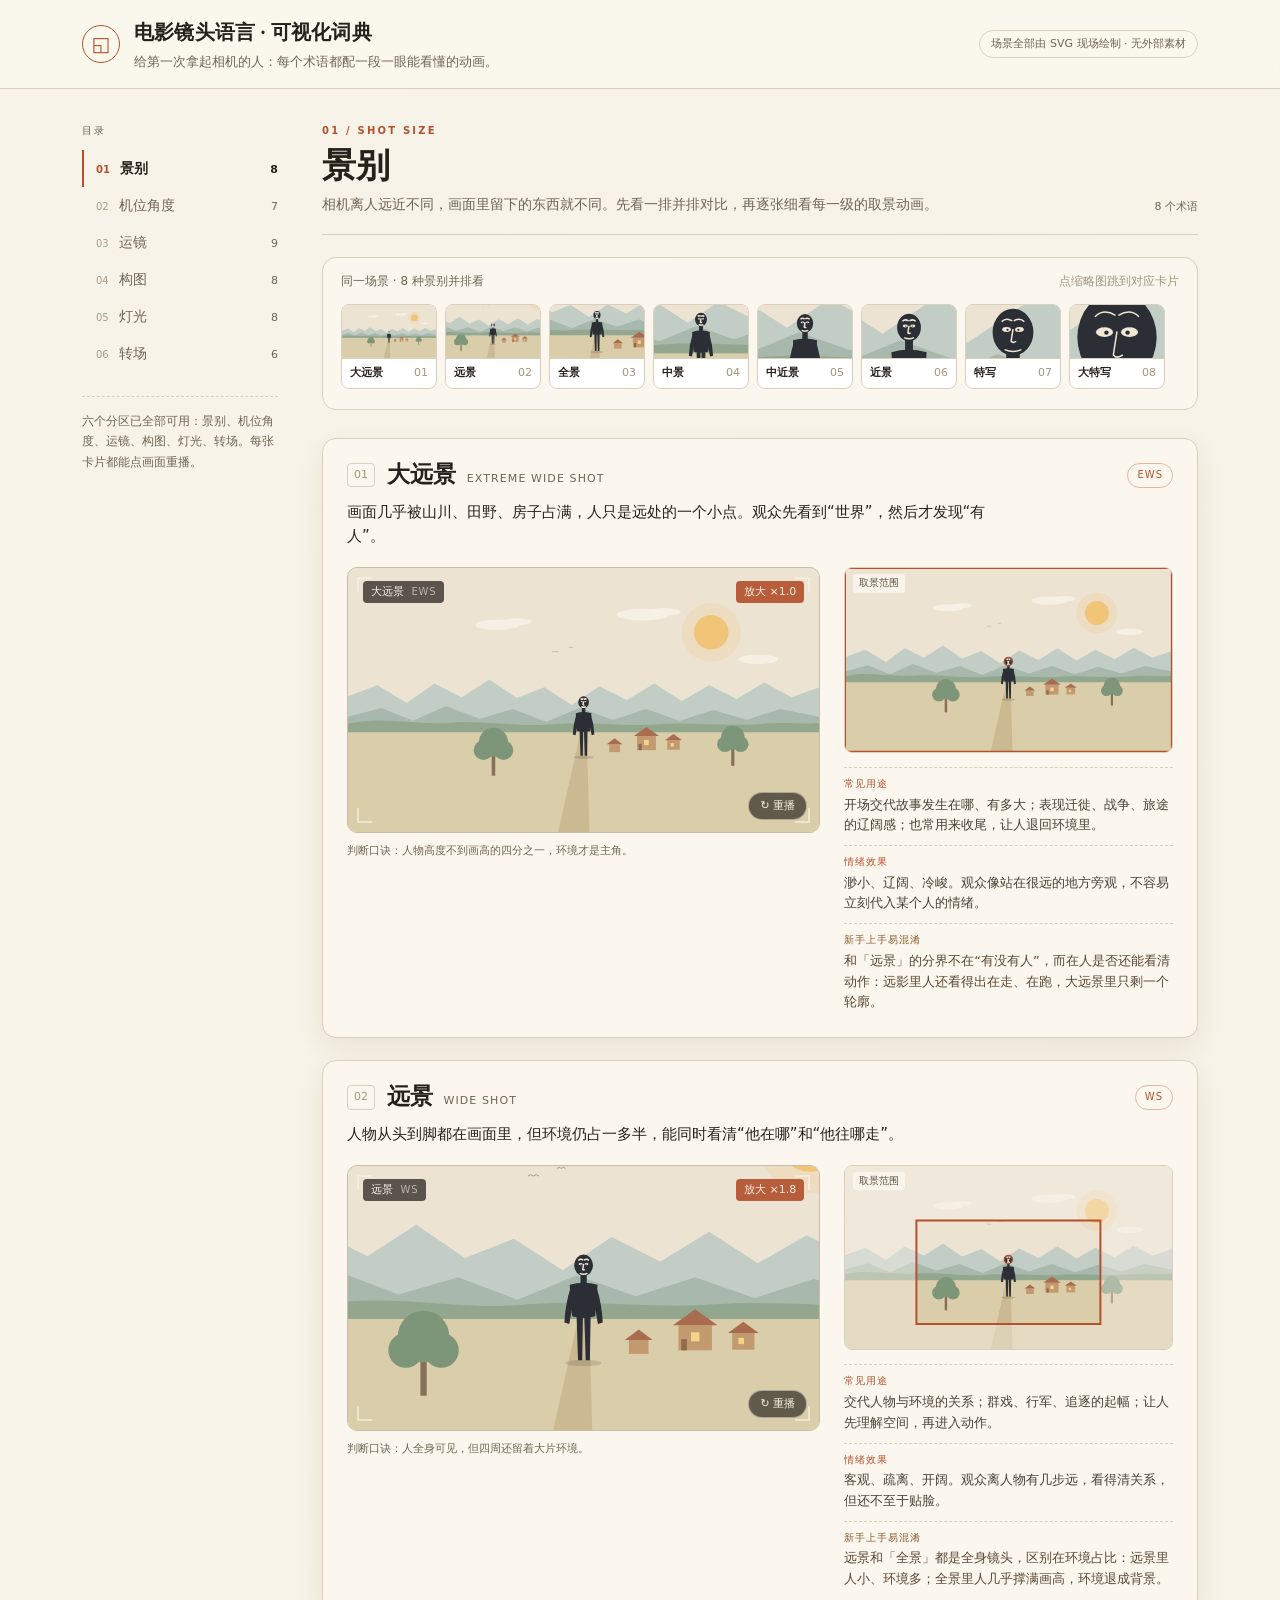
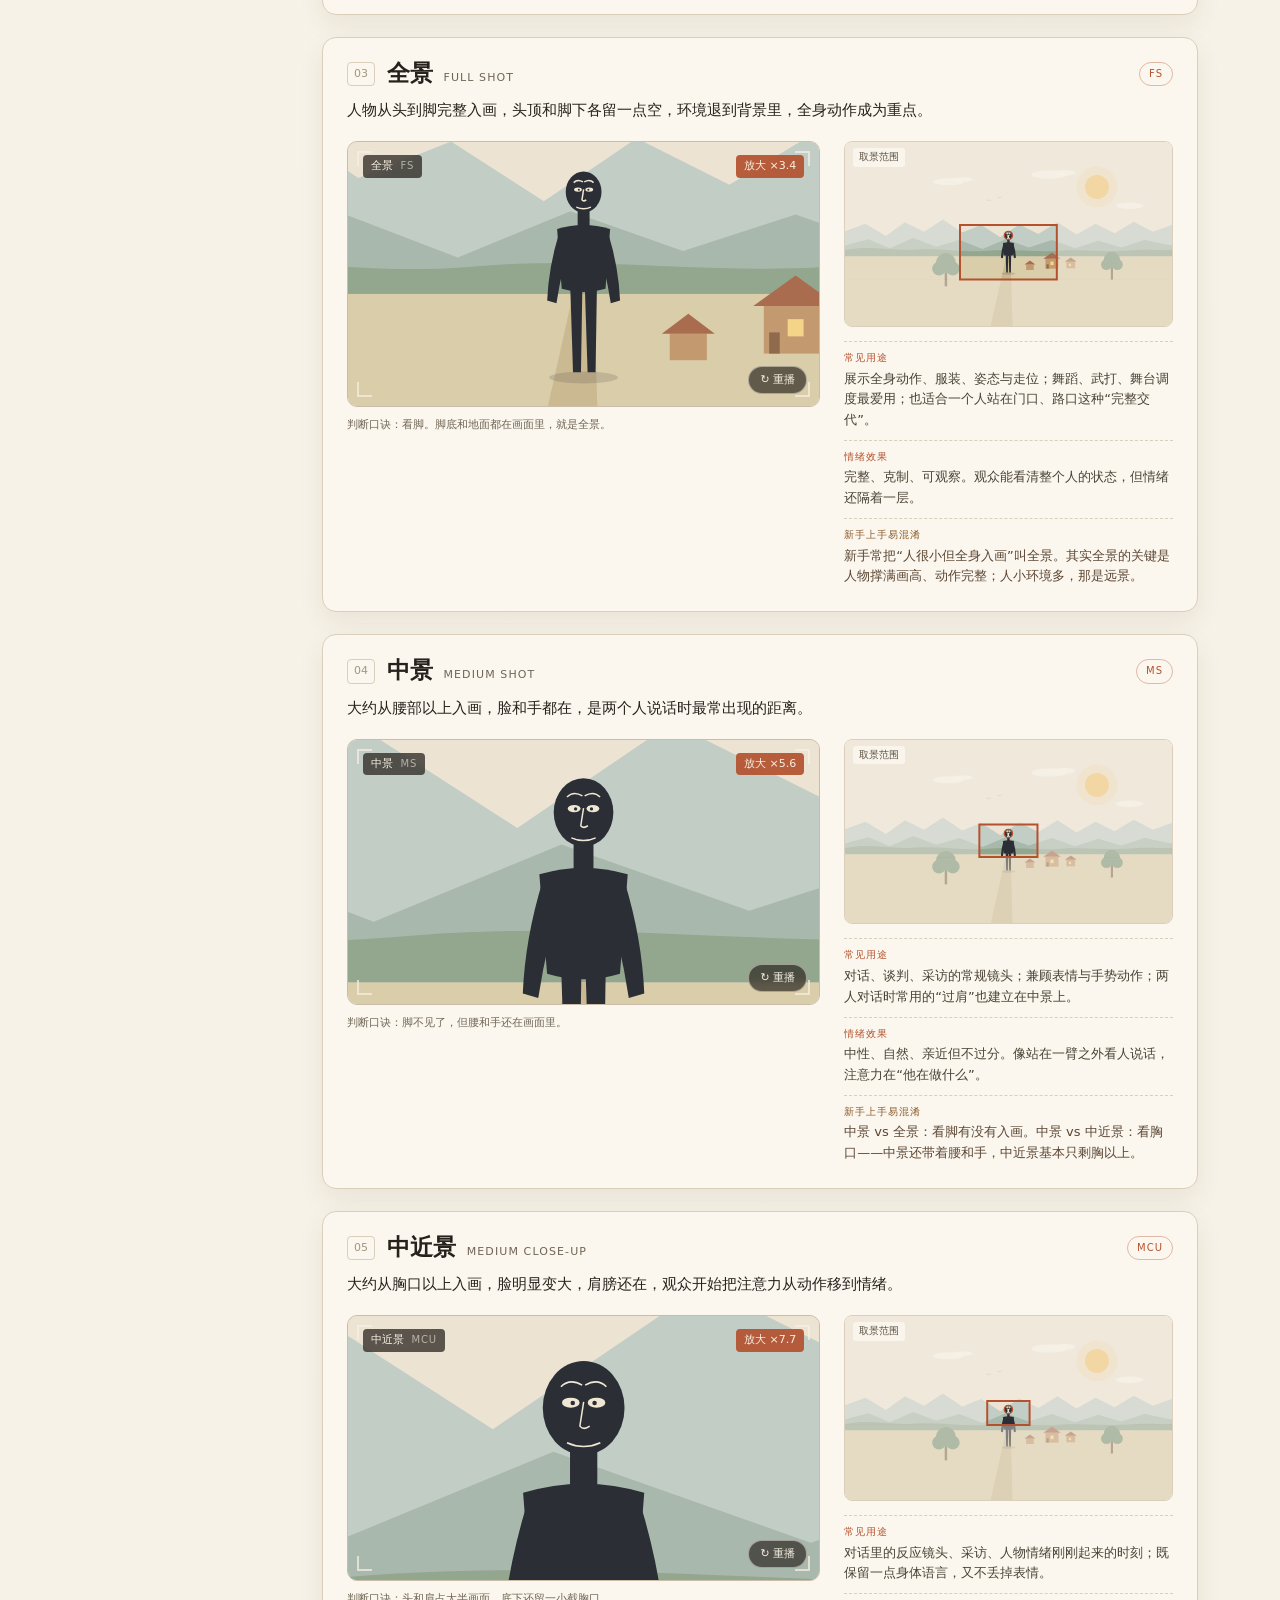
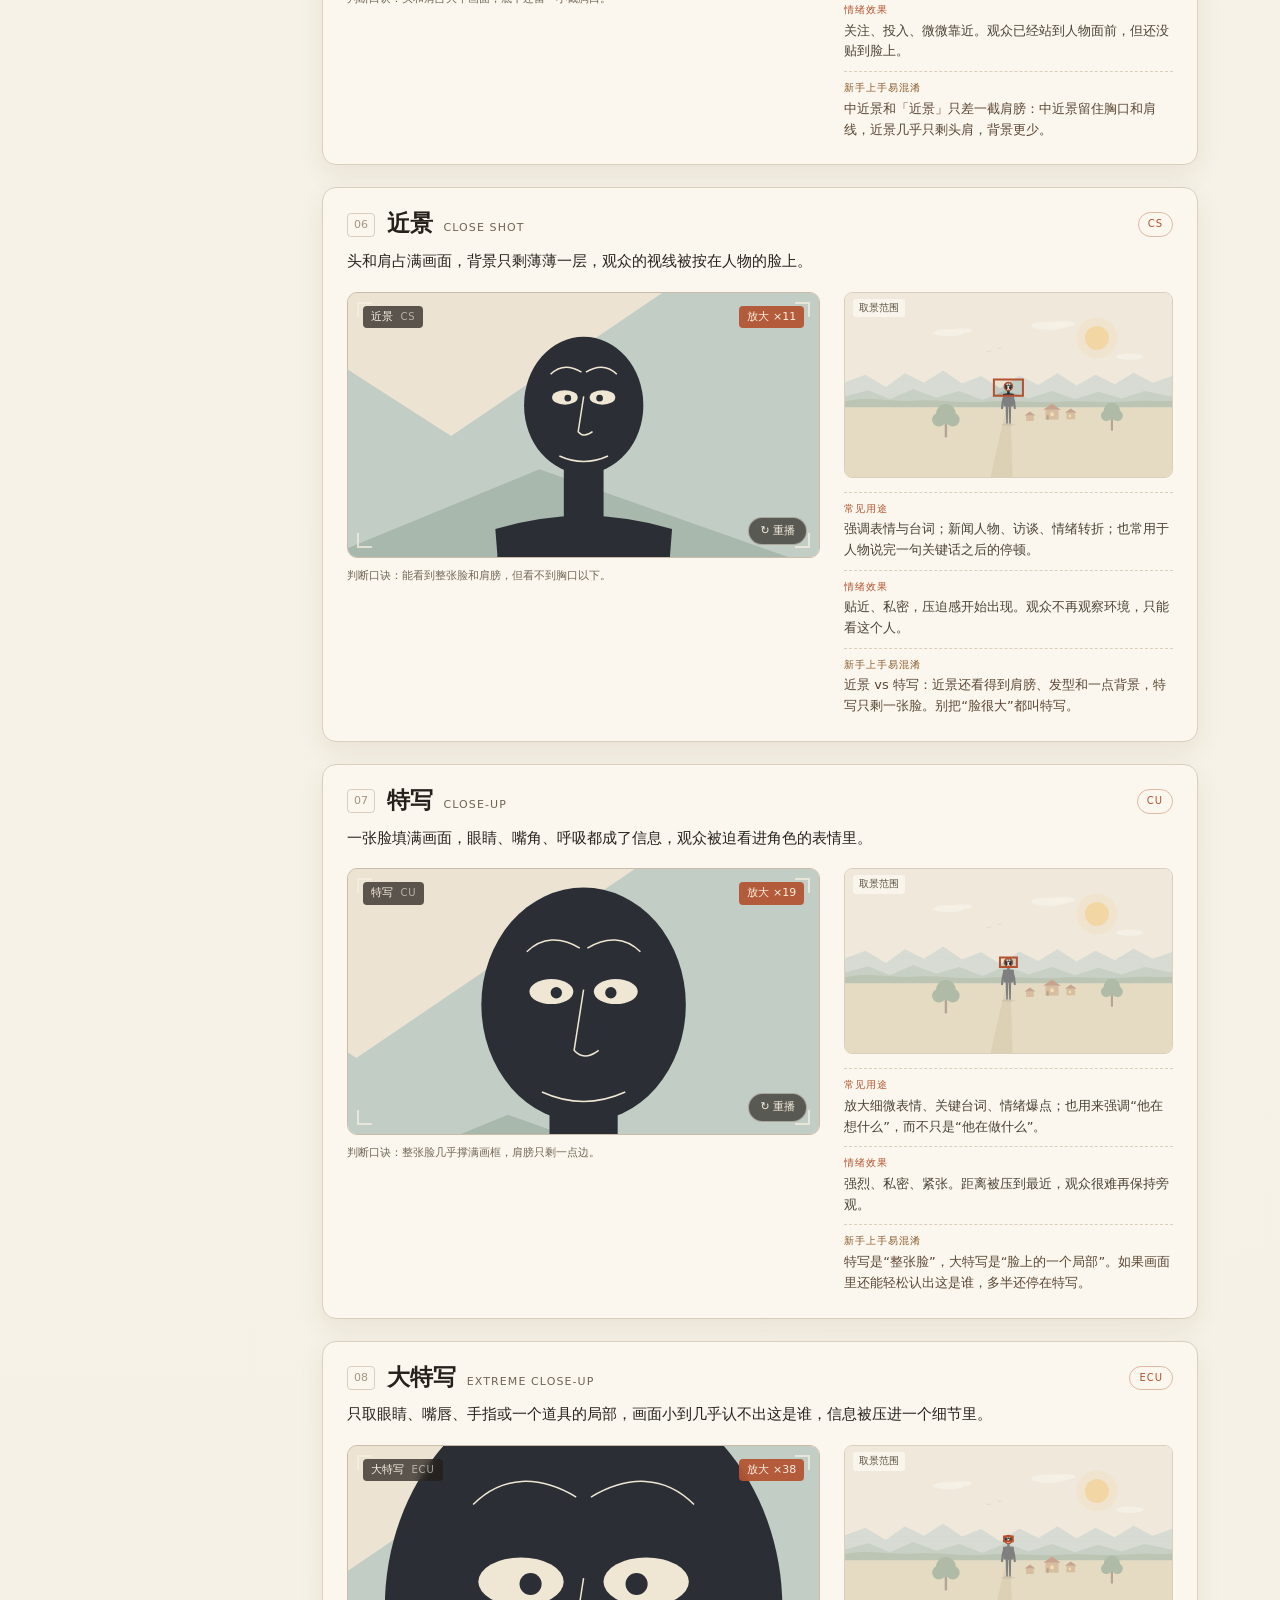
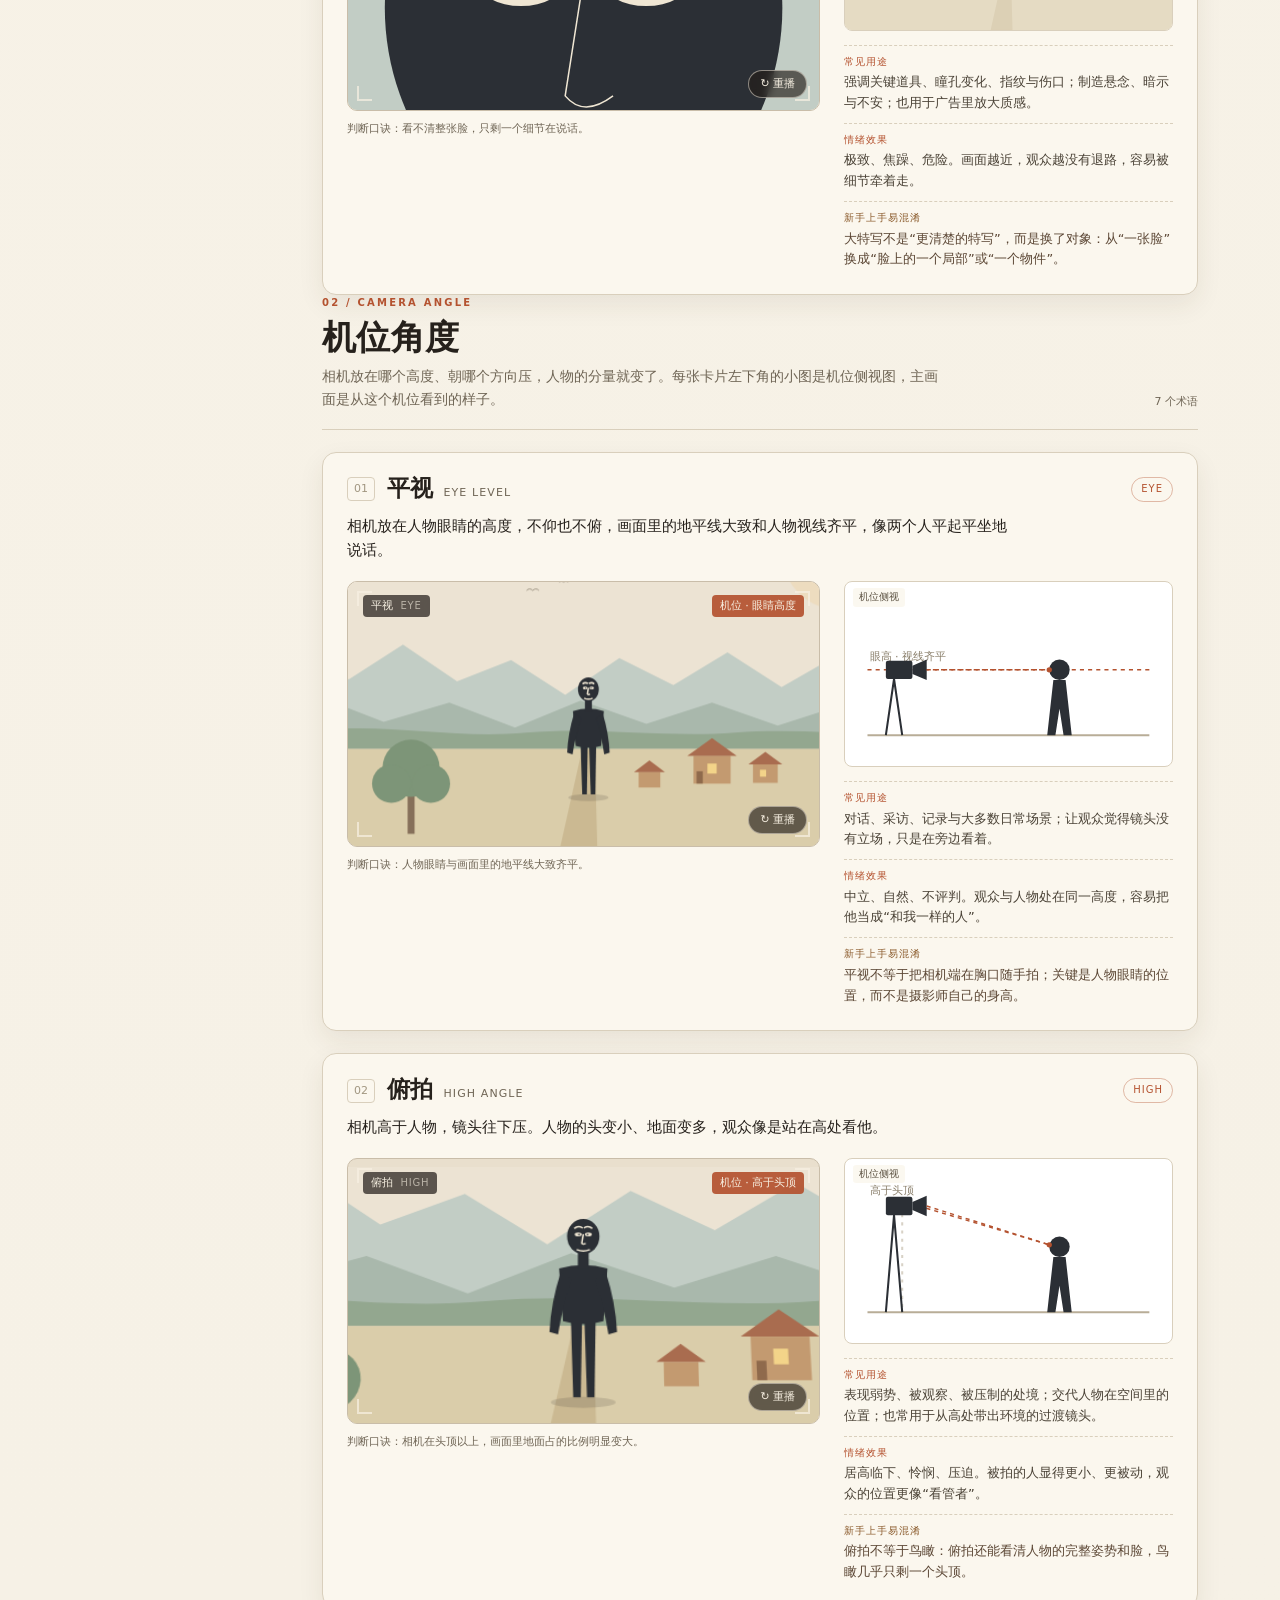
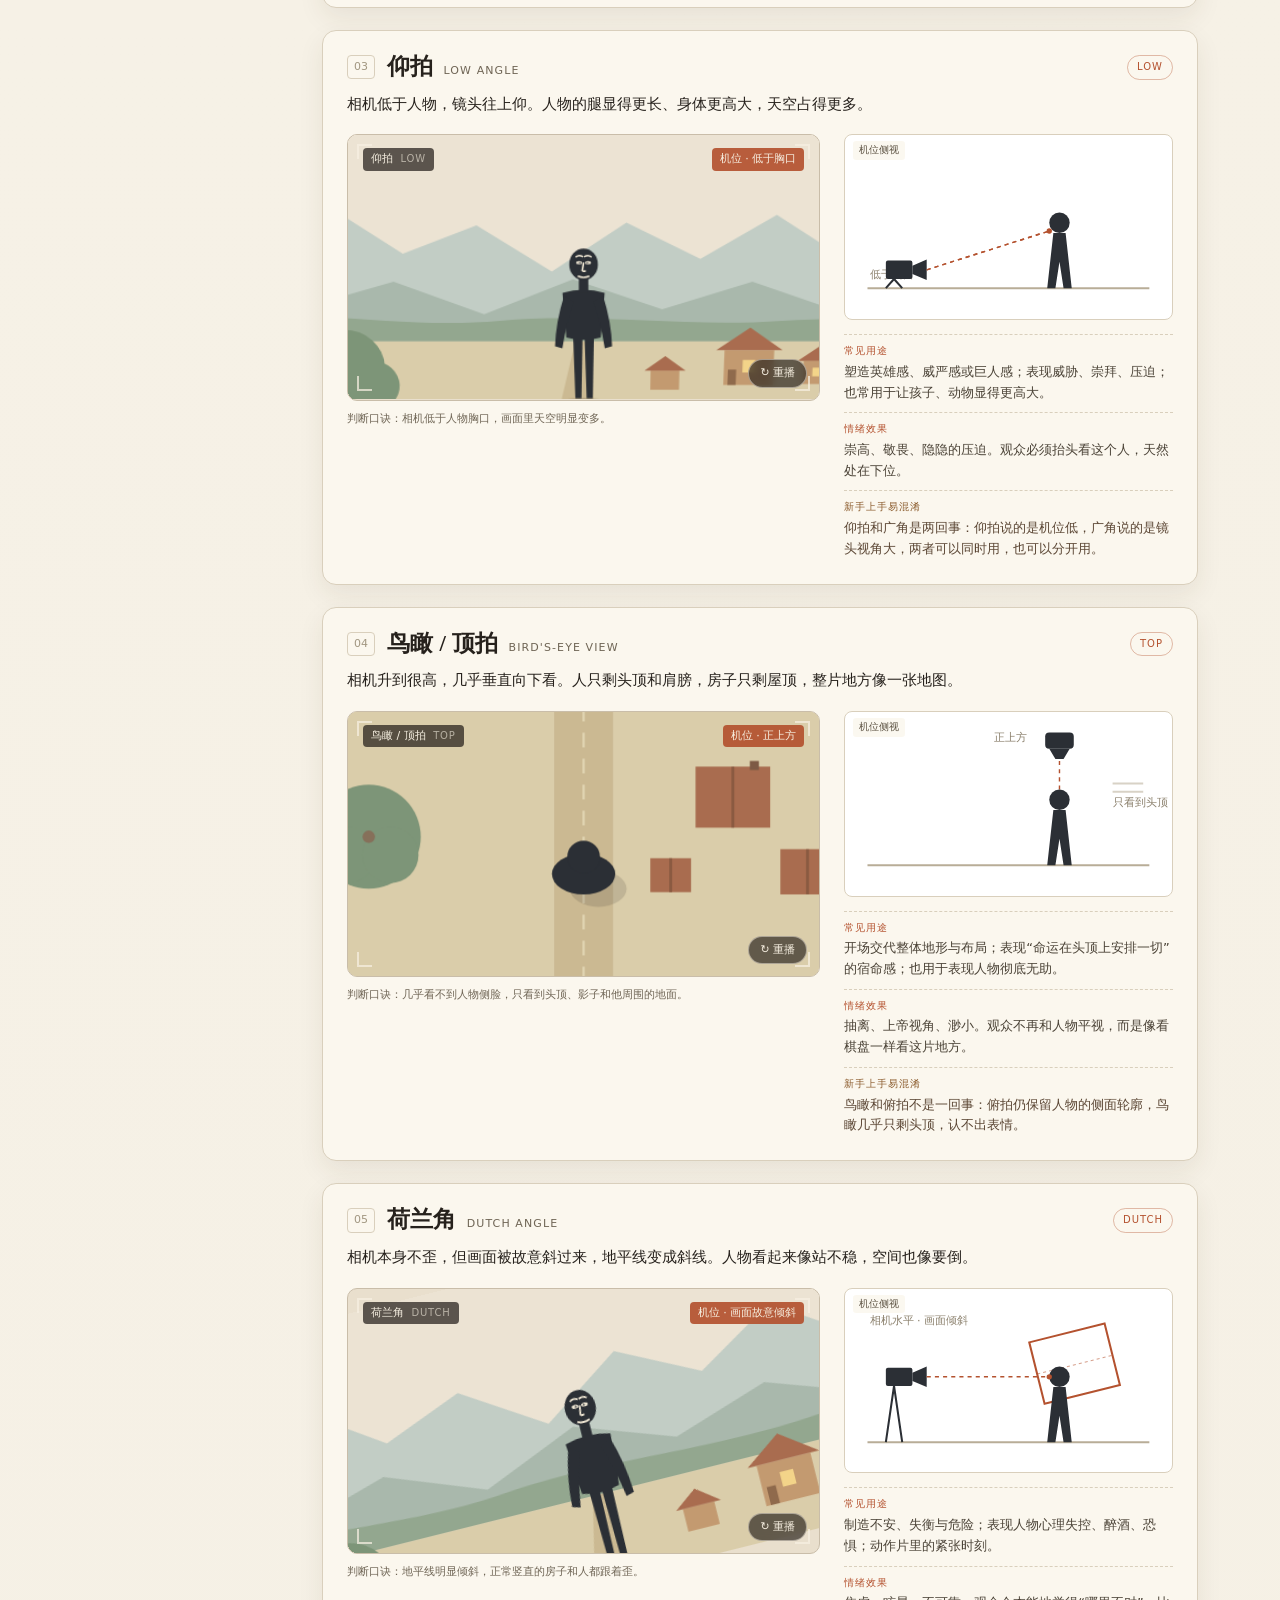
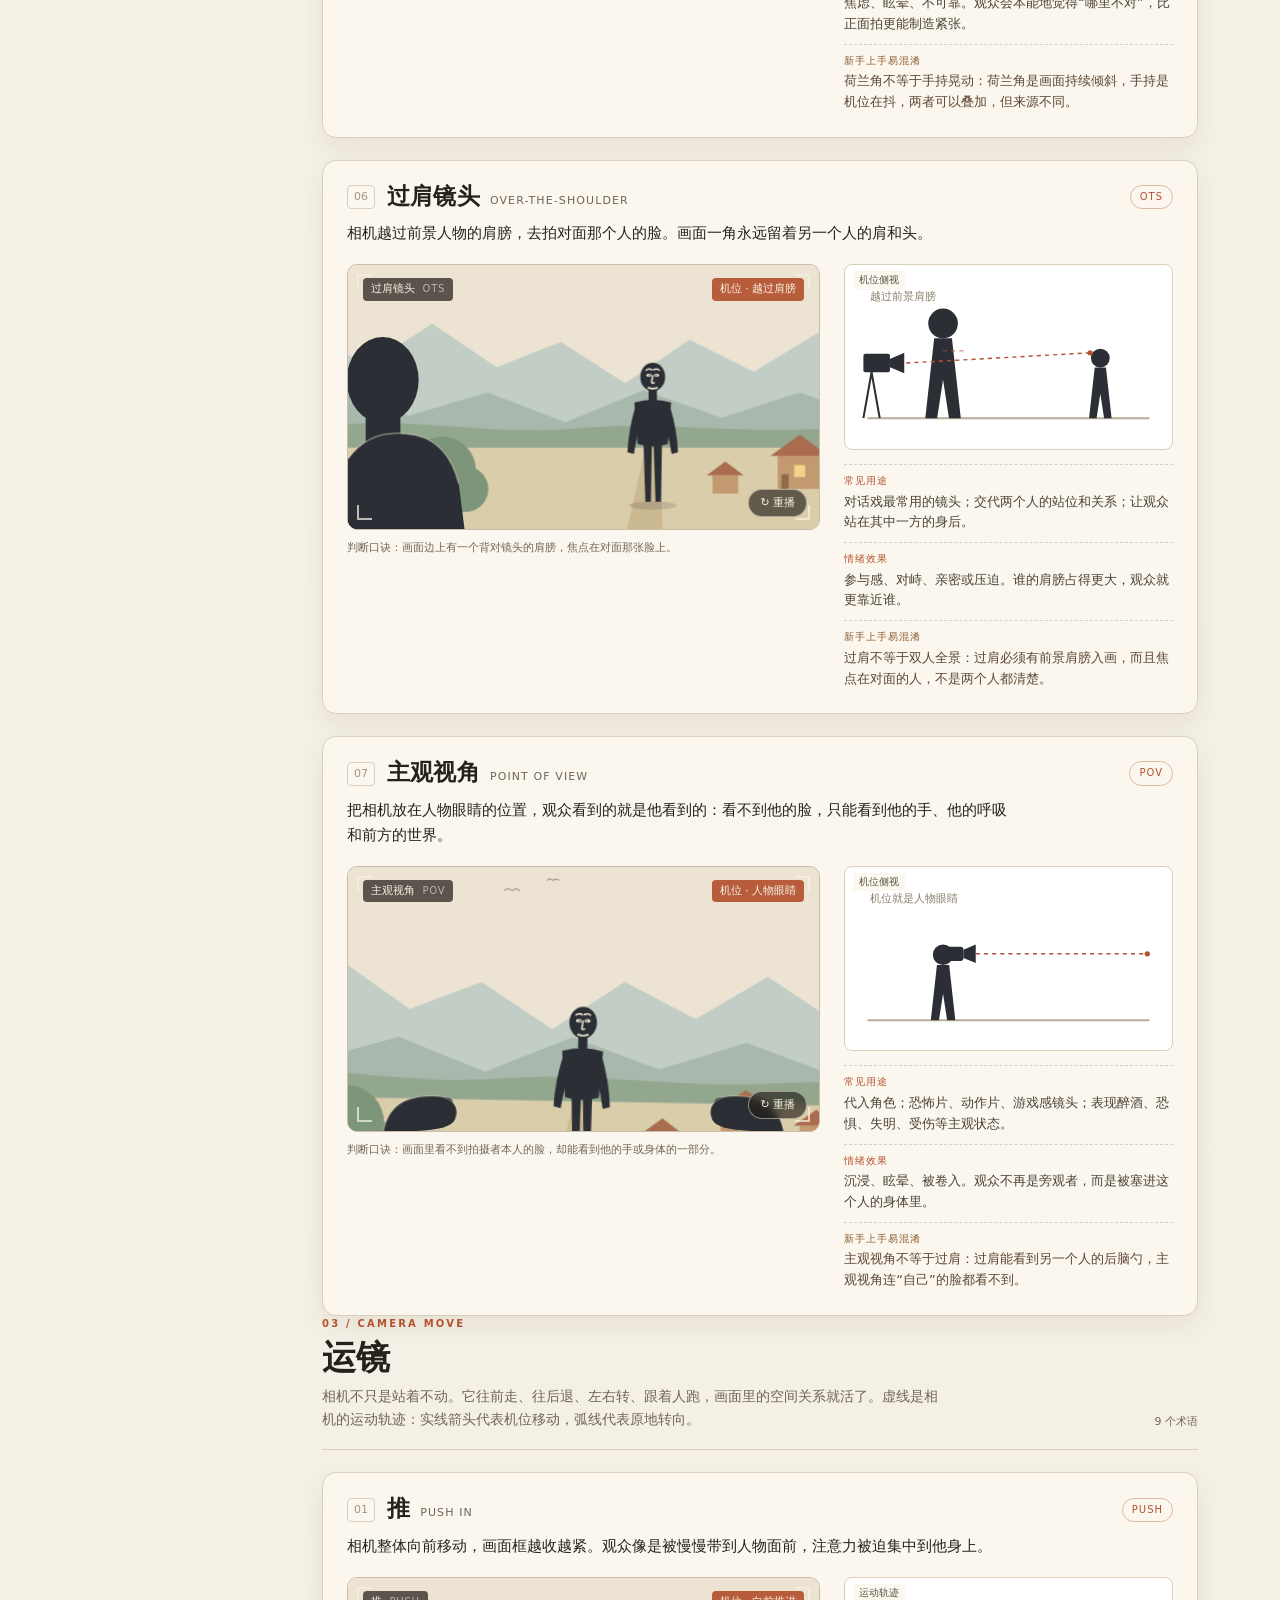
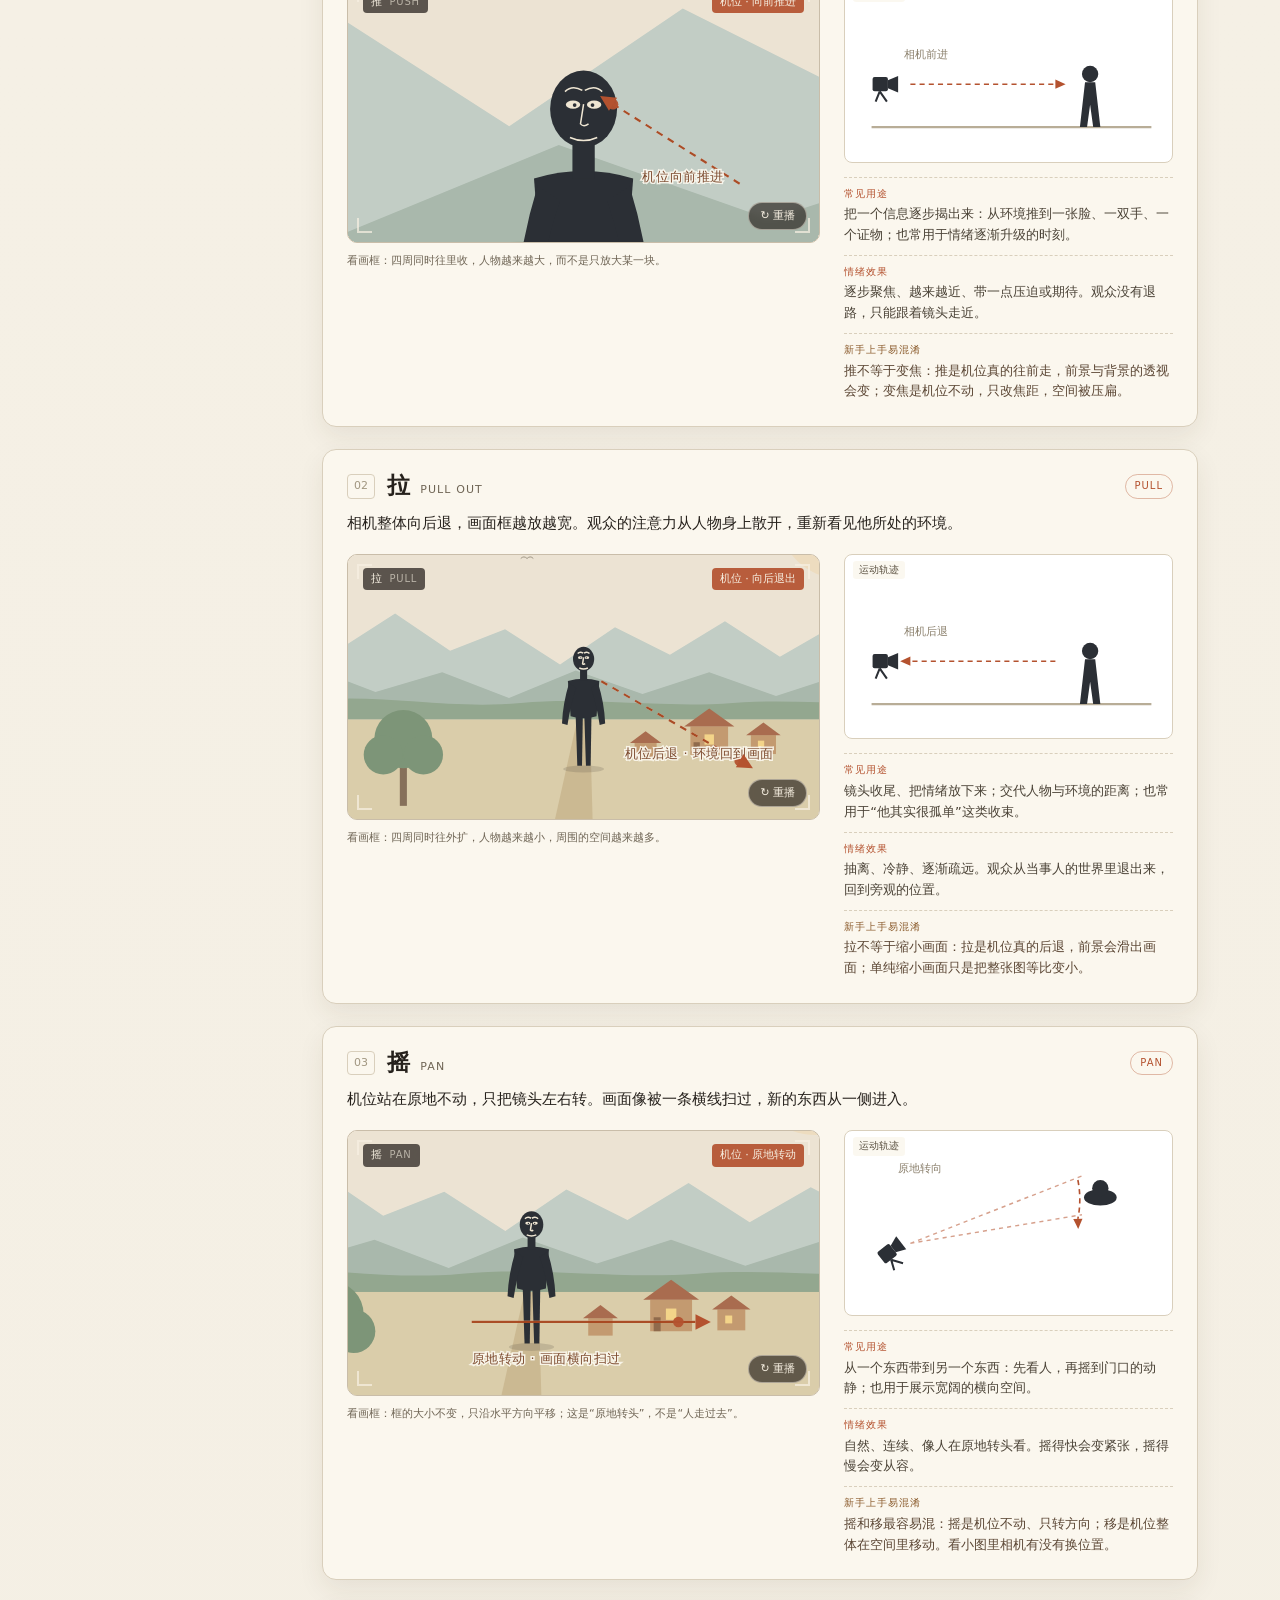
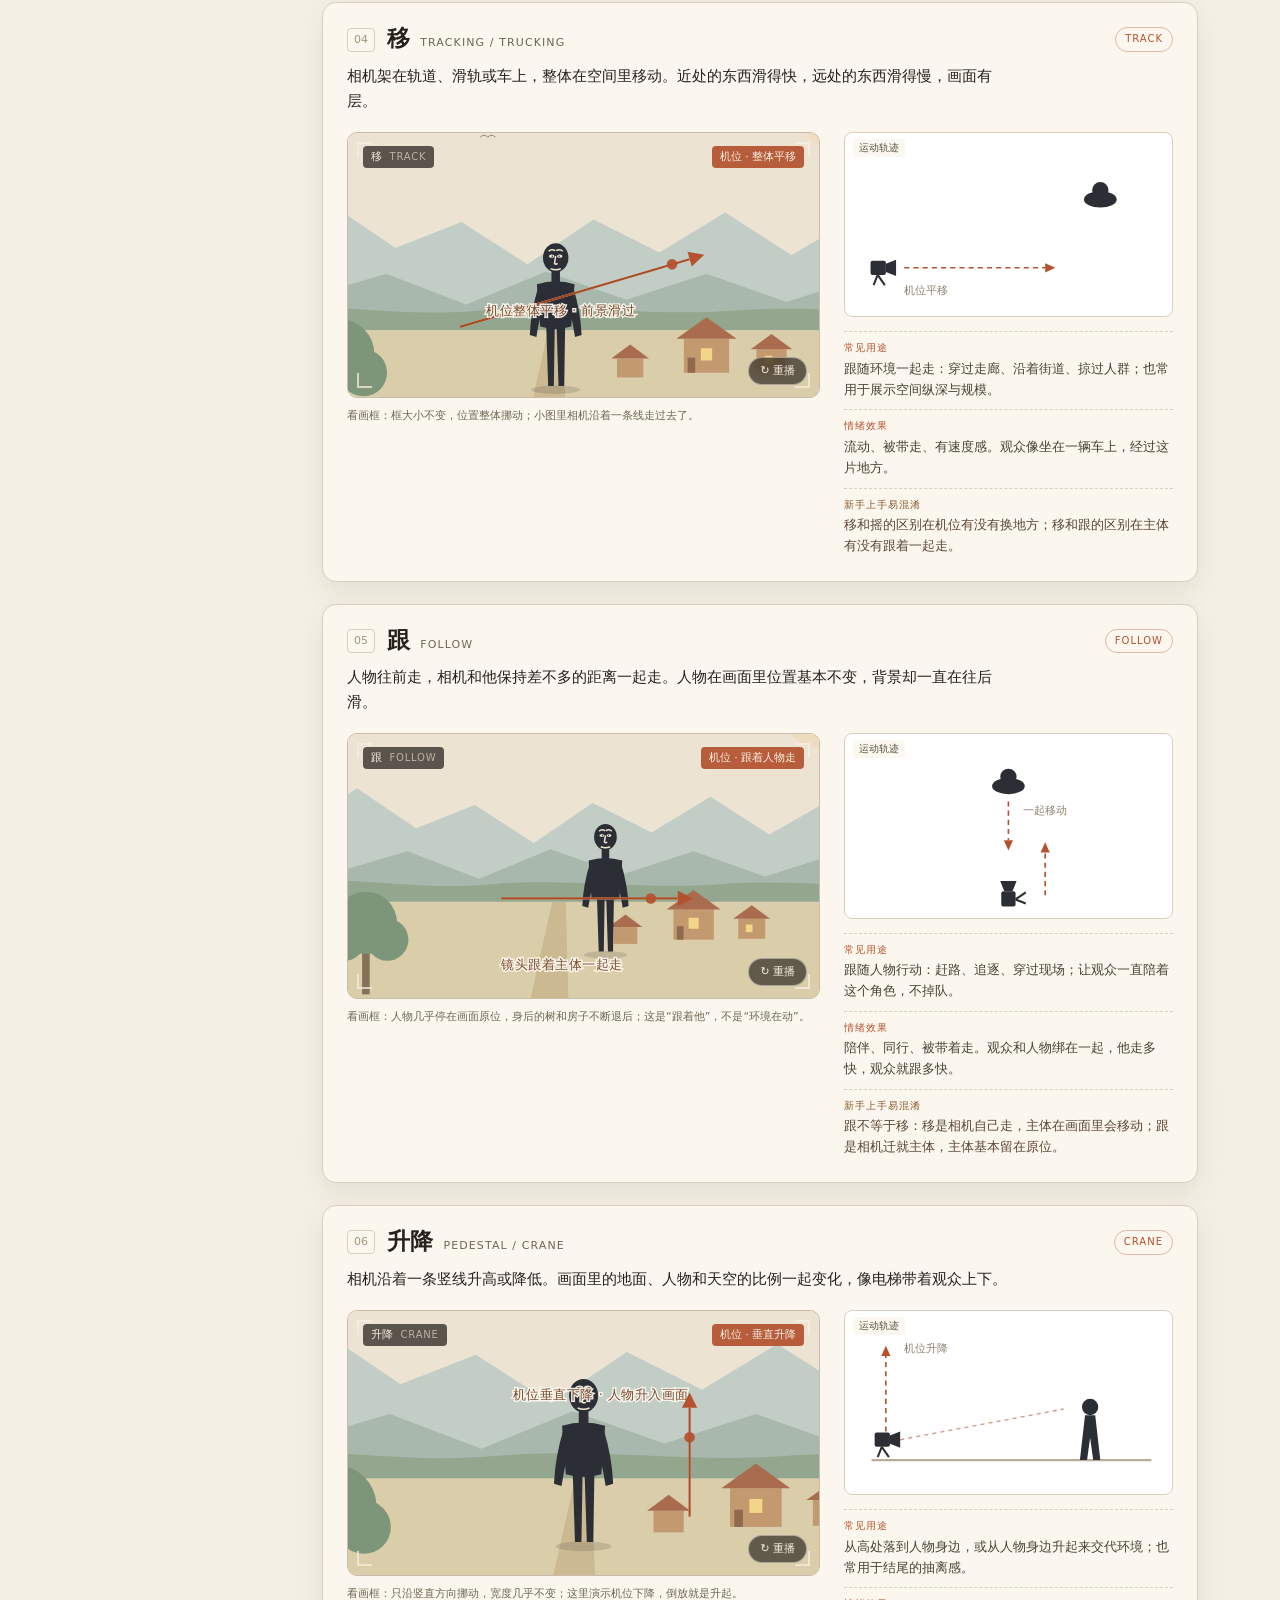
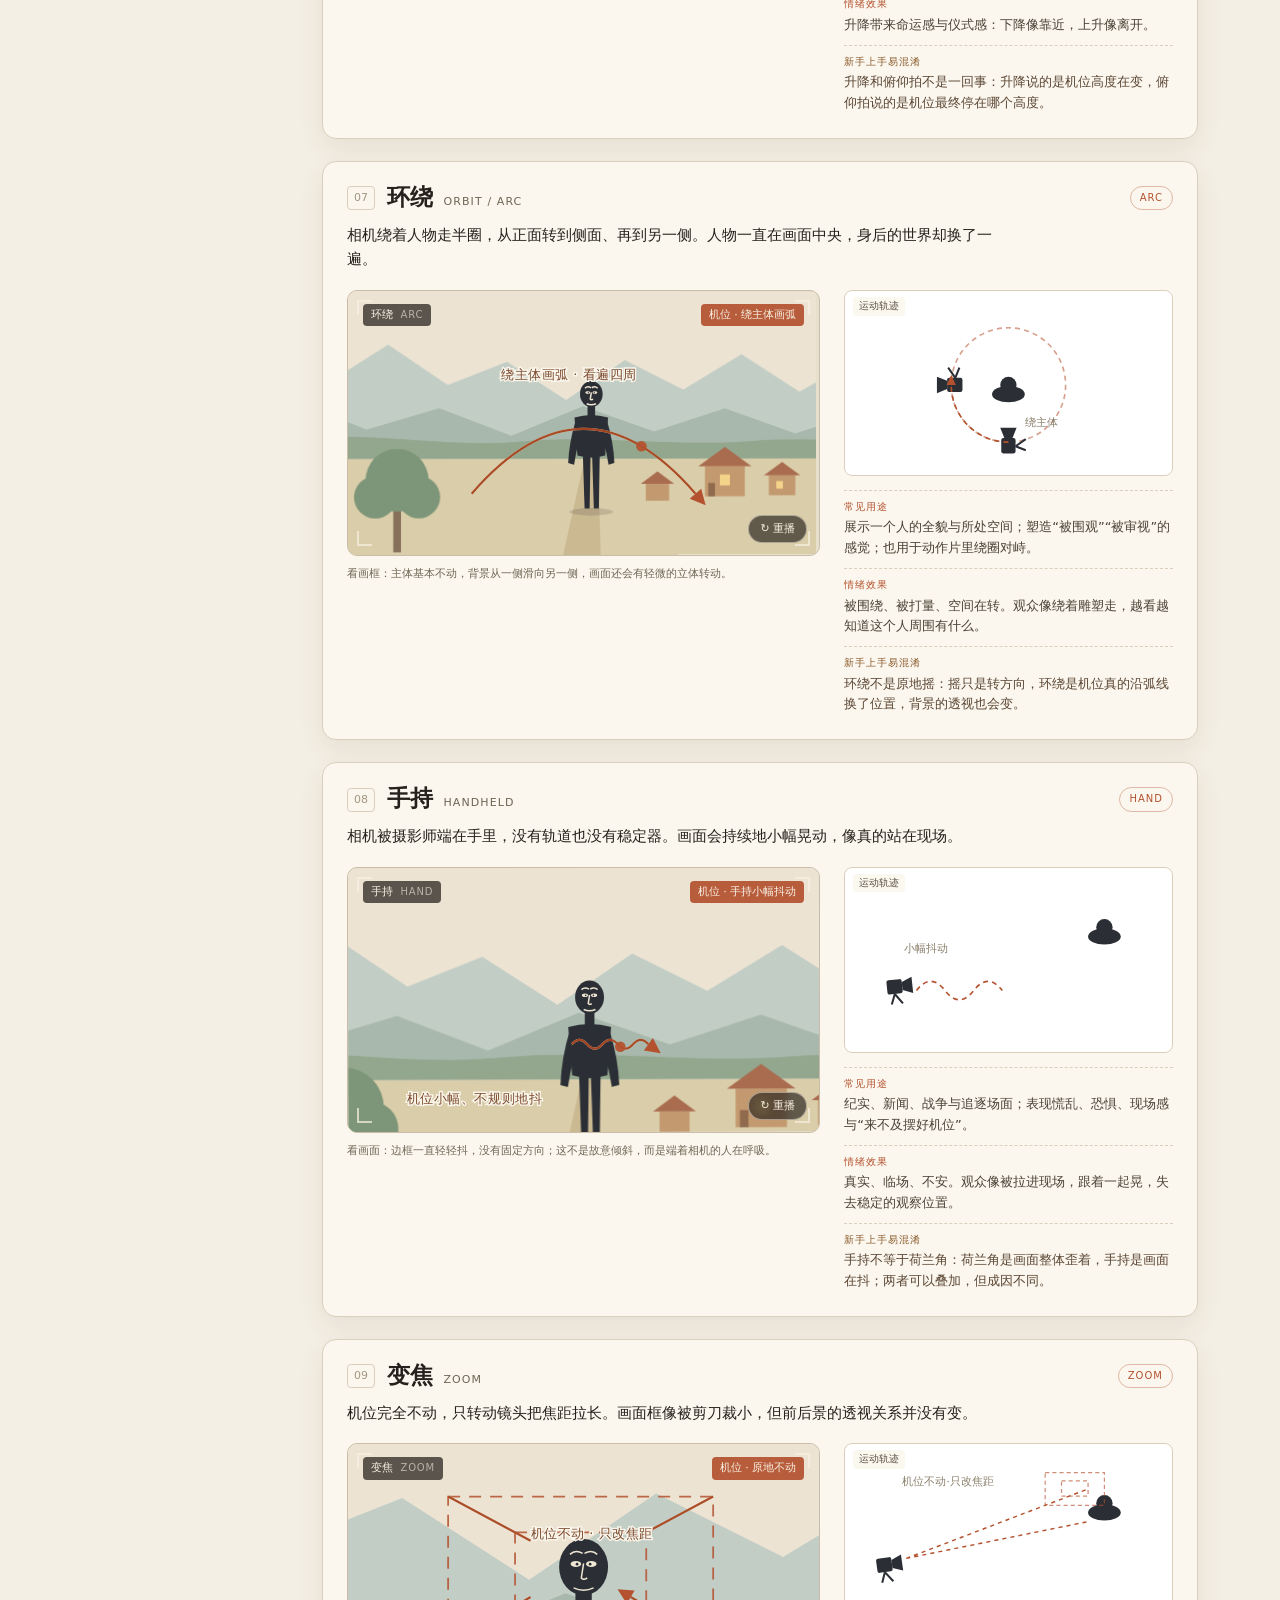
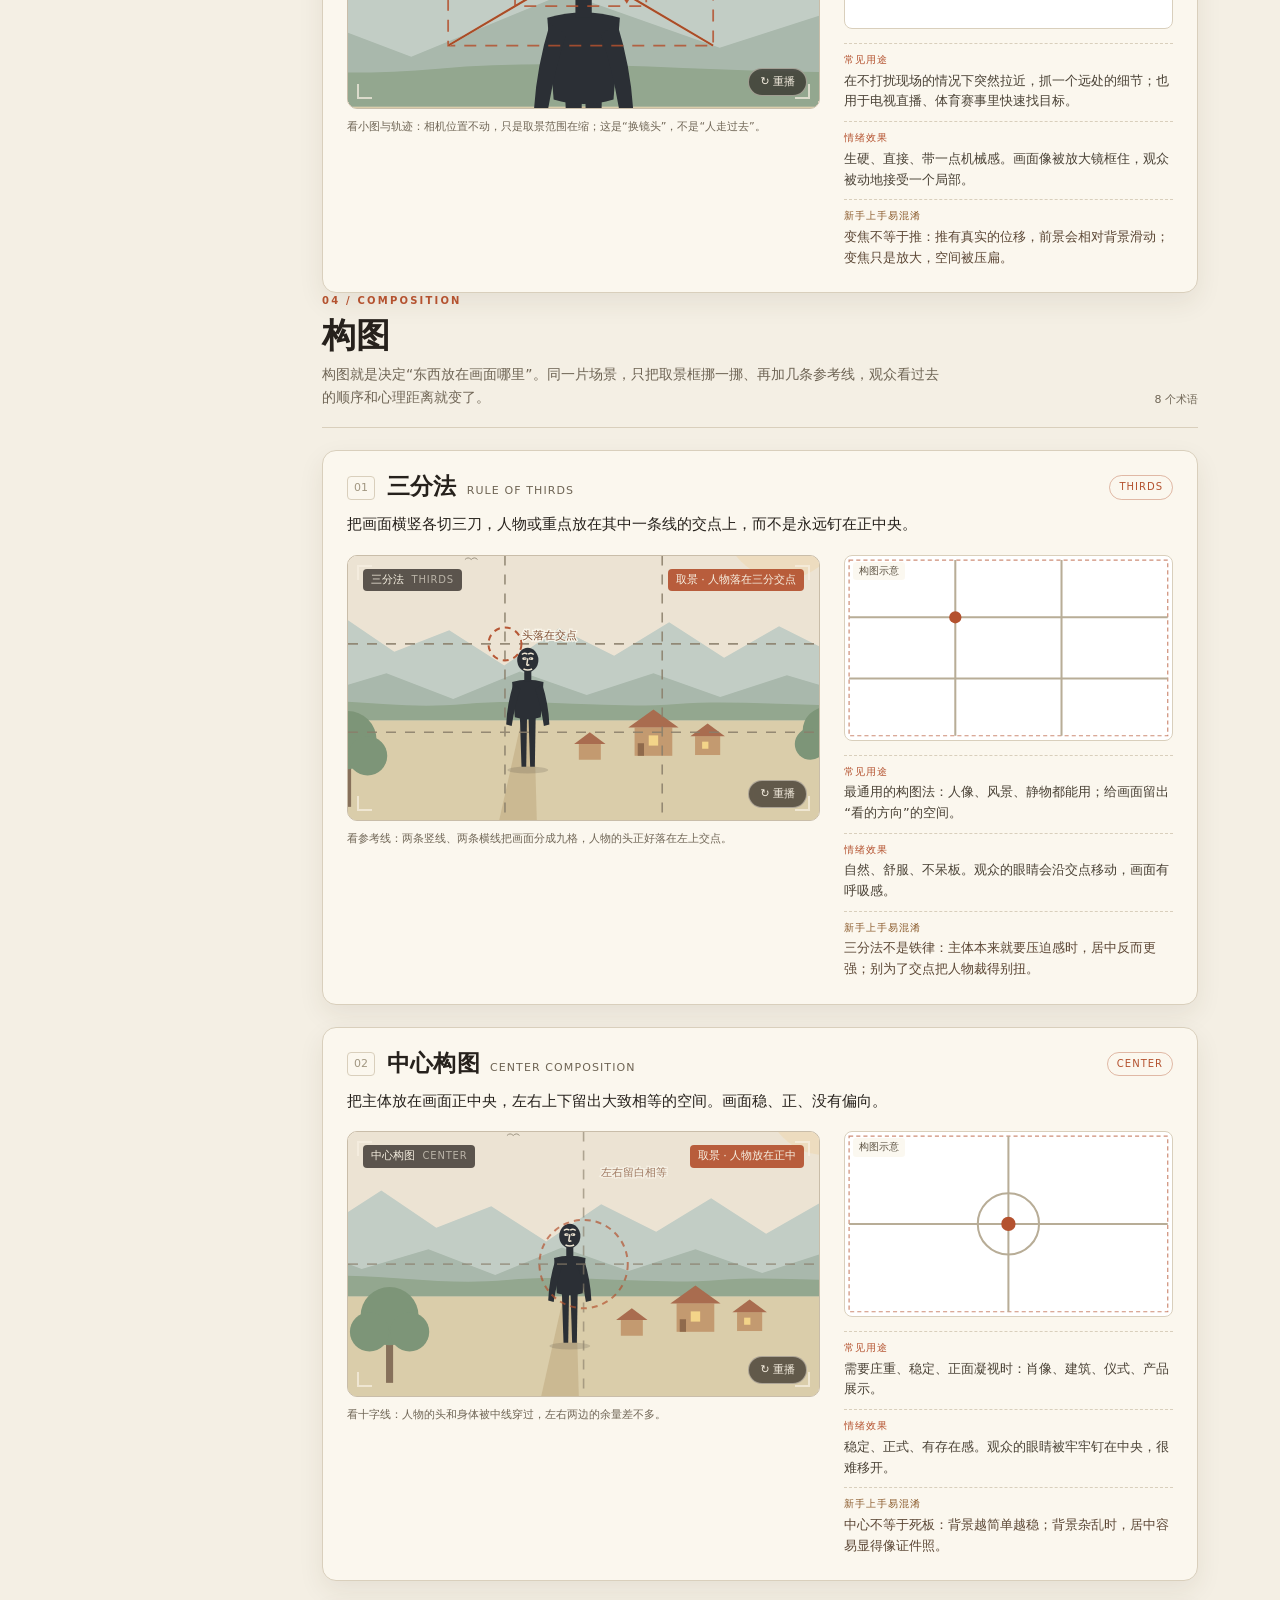
==== index.html @ 04375192 "镜头语言可视化词典：景别、机位角度、运镜、构图、灯光、转场六分区" ====
<!DOCTYPE html>
<html lang="zh-CN">
<head>
<meta charset="utf-8">
<meta name="viewport" content="width=device-width, initial-scale=1">
<title>电影镜头语言 · 可视化词典</title>
<meta name="description" content="给零基础新手的电影镜头语言可视化词典，用动画演示景别、机位角度、运镜、构图、灯光与转场。">
<link rel="stylesheet" href="styles.css">
</head>
<body>

<header class="topbar">
  <div class="topbar-inner">
    <div class="brand">
      <span class="brand-mark" aria-hidden="true">◱</span>
      <div class="brand-text">
        <h1>电影镜头语言 · 可视化词典</h1>
        <p>给第一次拿起相机的人：每个术语都配一段一眼能看懂的动画。</p>
      </div>
    </div>
    <span class="topbar-tag">场景全部由 SVG 现场绘制 · 无外部素材</span>
  </div>
</header>

<main class="layout">
  <aside class="rail">
    <div id="rail-nav"></div>
    <p class="rail-note">六个分区已全部可用：景别、机位角度、运镜、构图、灯光、转场。每张卡片都能点画面重播。</p>
  </aside>

  <div class="content">
    <section class="section" id="section-shots">
      <div class="section-head">
        <div>
          <p class="kicker">01 / SHOT SIZE</p>
          <h2>景别</h2>
          <p class="section-desc">相机离人远近不同，画面里留下的东西就不同。先看一排并排对比，再逐张细看每一级的取景动画。</p>
        </div>
        <span class="section-count">8 个术语</span>
      </div>

      <div class="strip-panel">
        <div class="strip-head">
          <span>同一场景 · 8 种景别并排看</span>
          <span class="strip-hint">点缩略图跳到对应卡片</span>
        </div>
        <div class="strip" id="shots-strip"></div>
      </div>

      <div class="cards" id="shots-cards"></div>
    </section>

    <div id="more-sections"></div>
    <div id="future-sections"></div>
  </div>
</main>

<script src="js/scene.js"></script>
<script src="js/data/shots.js"></script>
<script src="js/data/angles.js"></script>
<script src="js/data/moves.js"></script>
<script src="js/data/frame.js"></script>
<script src="js/data/light.js"></script>
<script src="js/data/edit.js"></script>
<script src="js/section.js"></script>
<script src="js/card.js"></script>
<script src="js/demos/angles.js"></script>
<script src="js/demos/moves.js"></script>
<script src="js/demos/frame.js"></script>
<script src="js/demos/light.js"></script>
<script src="js/demos/edit.js"></script>
<script src="js/app.js"></script>
</body>
</html>
---- styles.css ----
:root {
  --paper: #f4efe4;
  --paper-2: #fbf7ee;
  --ink: #26211c;
  --muted: #6f6555;
  --line: #d9cfbc;
  --rust: #b4522f;
  --green: #2f4a43;
  --radius: 14px;
  --shadow: 0 10px 26px rgba(60, 45, 30, .08);
}

* { box-sizing: border-box; }

html { scroll-behavior: smooth; }

body {
  margin: 0;
  background:
    radial-gradient(circle at 12% 0%, #f8f3e8 0, transparent 46%),
    var(--paper);
  color: var(--ink);
  font-family: "Segoe UI", "PingFang SC", "Microsoft YaHei", system-ui, sans-serif;
  font-size: 16px;
  line-height: 1.65;
  -webkit-font-smoothing: antialiased;
}

h1, h2, h3 {
  font-family: "Iowan Old Style", "Palatino Linotype", "Songti SC", "Noto Serif CJK SC", serif;
  font-weight: 600;
  margin: 0;
  letter-spacing: .01em;
}

/* ---------- top bar ---------- */
.topbar {
  position: sticky;
  top: 0;
  z-index: 30;
  border-bottom: 1px solid var(--line);
  background: rgba(251, 247, 238, .86);
  backdrop-filter: blur(8px);
}
.topbar-inner {
  max-width: 1180px;
  margin: 0 auto;
  padding: 16px 32px;
  display: flex;
  align-items: center;
  justify-content: space-between;
  gap: 24px;
}
.brand { display: flex; align-items: center; gap: 14px; }
.brand-mark {
  flex: none;
  width: 38px; height: 38px;
  display: grid; place-items: center;
  border: 1px solid var(--rust);
  border-radius: 50%;
  color: var(--rust);
  font-size: 20px;
  line-height: 1;
}
.brand-text h1 { font-size: 20px; }
.brand-text p { margin: 2px 0 0; font-size: 13px; color: var(--muted); }
.topbar-tag {
  flex: none;
  font-size: 11px;
  color: var(--muted);
  border: 1px solid var(--line);
  border-radius: 999px;
  padding: 4px 11px;
  white-space: nowrap;
}

/* ---------- layout ---------- */
.layout {
  max-width: 1180px;
  margin: 0 auto;
  padding: 34px 32px 80px;
  display: grid;
  grid-template-columns: 196px minmax(0, 1fr);
  gap: 44px;
  align-items: start;
}
.content { min-width: 0; }

/* ---------- rail ---------- */
.rail { position: sticky; top: 100px; align-self: start; }
.rail-label {
  font-size: 10px;
  letter-spacing: .2em;
  text-transform: uppercase;
  color: var(--muted);
  margin: 0 0 10px;
}
.rail-nav { display: block; }
.rail-item {
  display: flex;
  align-items: baseline;
  gap: 10px;
  padding: 8px 0 8px 12px;
  border-left: 2px solid transparent;
  color: var(--muted);
  text-decoration: none;
  font-size: 14px;
  line-height: 1.5;
}
.rail-item .rail-no {
  font-size: 10px;
  color: #a89c84;
  font-variant-numeric: tabular-nums;
}
.rail-item.is-active {
  color: var(--ink);
  border-left-color: var(--rust);
  font-weight: 600;
}
.rail-item.is-active .rail-no { color: var(--rust); }
.rail-item.is-soon { opacity: .55; cursor: default; }
.rail-count { margin-left: auto; font-size: 11px; font-variant-numeric: tabular-nums; }
.rail-badge {
  margin-left: auto;
  font-size: 10px;
  color: #938870;
  border: 1px solid var(--line);
  border-radius: 4px;
  padding: 1px 5px;
}
.rail-note {
  margin-top: 24px;
  padding-top: 14px;
  border-top: 1px dashed var(--line);
  font-size: 12px;
  line-height: 1.7;
  color: var(--muted);
}

/* ---------- section head ---------- */
.section, .future { scroll-margin-top: 90px; }
.kicker {
  margin: 0 0 6px;
  font-size: 10px;
  letter-spacing: .22em;
  color: var(--rust);
  font-weight: 600;
}
.section-head {
  display: flex;
  align-items: flex-end;
  justify-content: space-between;
  gap: 20px;
  padding-bottom: 18px;
  margin-bottom: 22px;
  border-bottom: 1px solid var(--line);
}
.section-head h2 { font-size: 34px; line-height: 1.15; }
.section-desc {
  max-width: 620px;
  margin: 8px 0 0;
  font-size: 14px;
  color: var(--muted);
}
.section-count {
  flex: none;
  font-size: 11px;
  color: var(--muted);
  white-space: nowrap;
  font-variant-numeric: tabular-nums;
}

/* ---------- compare strip ---------- */
.strip-panel {
  background: var(--paper-2);
  border: 1px solid var(--line);
  border-radius: var(--radius);
  padding: 14px 18px 16px;
  margin-bottom: 28px;
}
.strip-head {
  display: flex;
  justify-content: space-between;
  gap: 16px;
  margin-bottom: 12px;
  font-size: 12px;
  color: var(--muted);
}
.strip-hint { color: #a19680; }
.strip {
  display: flex;
  gap: 8px;
  overflow-x: auto;
  padding-bottom: 4px;
  scrollbar-width: thin;
}
.thumb {
  flex: 0 0 96px;
  padding: 0;
  font: inherit;
  text-align: left;
  color: inherit;
  background: #fff;
  border: 1px solid var(--line);
  border-radius: 8px;
  overflow: hidden;
  cursor: pointer;
  transition: transform .18s, border-color .18s, box-shadow .18s;
}
.thumb:hover {
  transform: translateY(-2px);
  border-color: var(--rust);
  box-shadow: 0 6px 14px rgba(80, 50, 25, .13);
}
.thumb svg { display: block; width: 100%; aspect-ratio: 16 / 9; }
.thumb-cap {
  display: flex;
  justify-content: space-between;
  gap: 6px;
  padding: 5px 8px 6px;
  border-top: 1px solid var(--line);
  font-size: 11px;
  color: var(--muted);
}
.thumb-cap b { font-weight: 600; color: var(--ink); }
.thumb-cap i { font-style: normal; color: #a19680; font-variant-numeric: tabular-nums; }

/* ---------- cards ---------- */
.cards { display: flex; flex-direction: column; gap: 22px; }

.card {
  background: var(--paper-2);
  border: 1px solid var(--line);
  border-radius: var(--radius);
  padding: 22px 24px 24px;
  box-shadow: var(--shadow);
  scroll-margin-top: 100px;
}
.card.is-flash { animation: card-flash 1.4s ease; }
@keyframes card-flash {
  0%, 55% { box-shadow: 0 0 0 2px rgba(180, 82, 47, .6); }
  100% { box-shadow: 0 0 0 0 rgba(180, 82, 47, 0); }
}

.card-head { display: flex; align-items: center; gap: 12px; }
.card-no {
  flex: none;
  font-size: 11px;
  color: #a19680;
  border: 1px solid var(--line);
  border-radius: 4px;
  padding: 2px 6px;
  font-variant-numeric: tabular-nums;
}
.card-title { flex: 1; min-width: 0; }
.card-title h3 {
  display: flex;
  flex-wrap: wrap;
  align-items: baseline;
  gap: 10px;
  font-size: 23px;
  line-height: 1.25;
}
.card-en {
  font-family: "Segoe UI", system-ui, sans-serif;
  font-size: 11px;
  font-weight: 400;
  letter-spacing: .1em;
  text-transform: uppercase;
  color: var(--muted);
}
.card-abbr {
  flex: none;
  font-size: 10px;
  letter-spacing: .1em;
  color: var(--rust);
  border: 1px solid rgba(180, 82, 47, .38);
  border-radius: 999px;
  padding: 3px 9px;
}
.card-plain { margin: 10px 0 18px; font-size: 15px; max-width: 70ch; }

.card-body {
  display: grid;
  grid-template-columns: minmax(0, 1.18fr) minmax(0, .82fr);
  gap: 24px;
}

/* ---------- stage ---------- */
.stage-wrap { min-width: 0; }
.stage {
  position: relative;
  aspect-ratio: 16 / 9;
  border: 1px solid #c9bda9;
  border-radius: 10px;
  overflow: hidden;
  background: #e9dfcd;
  cursor: pointer;
  outline: none;
  user-select: none;
}
.stage:focus-visible { box-shadow: 0 0 0 2px var(--rust); }
.scene-holder { position: absolute; inset: 0; }
.scene-holder .scene { display: block; width: 100%; height: 100%; }

.stage-top {
  position: absolute;
  inset: 13px 15px auto;
  display: flex;
  justify-content: space-between;
  gap: 8px;
  pointer-events: none;
}
.chip {
  border-radius: 4px;
  padding: 4px 8px;
  font-size: 11px;
  line-height: 1.3;
  color: #f7f0e2;
  background: rgba(35, 30, 25, .72);
  backdrop-filter: blur(4px);
}
.chip i { font-style: normal; opacity: .6; margin-left: 4px; font-size: 10px; letter-spacing: .08em; }
.chip-zoom { background: rgba(180, 82, 47, .92); font-variant-numeric: tabular-nums; }

.corner {
  position: absolute;
  width: 15px; height: 15px;
  border: 2px solid rgba(247, 240, 226, .72);
  pointer-events: none;
}
.c-tl { top: 9px; left: 9px; border-right: 0; border-bottom: 0; }
.c-tr { top: 9px; right: 9px; border-left: 0; border-bottom: 0; }
.c-bl { bottom: 9px; left: 9px; border-right: 0; border-top: 0; }
.c-br { bottom: 9px; right: 9px; border-left: 0; border-top: 0; }

.replay {
  position: absolute;
  right: 12px; bottom: 12px;
  padding: 4px 11px;
  font: inherit;
  font-size: 11px;
  border-radius: 999px;
  border: 1px solid rgba(247, 240, 226, .5);
  background: rgba(35, 30, 25, .66);
  color: #f7f0e2;
  cursor: pointer;
  backdrop-filter: blur(4px);
  transition: background .2s, border-color .2s;
}
.replay:hover { background: var(--rust); border-color: var(--rust); }

.stage-foot {
  margin: 9px 0 0;
  font-size: 11px;
  line-height: 1.6;
  color: var(--muted);
}

/* ---------- meta column ---------- */
.card-meta { min-width: 0; display: flex; flex-direction: column; gap: 14px; }
.mini-wrap {
  position: relative;
  border: 1px solid var(--line);
  border-radius: 8px;
  overflow: hidden;
  background: #fff;
}
.mini-wrap svg { display: block; width: 100%; aspect-ratio: 16 / 9; }
.mini-label {
  position: absolute;
  top: 6px; left: 8px;
  z-index: 2;
  font-size: 10px;
  color: #5c5242;
  background: rgba(251, 247, 238, .88);
  border-radius: 3px;
  padding: 1px 6px;
}
.mini-dim { fill: #f4efe4; opacity: .42; }
.mini-frame { fill: none; stroke: #b4522f; stroke-width: 2px; }
.mini-dot { fill: none; stroke: #b4522f; stroke-width: 1.4px; }

.meta-list { margin: 0; display: flex; flex-direction: column; gap: 9px; }
.meta-list > div { border-top: 1px dashed var(--line); padding-top: 8px; }
.meta-list dt {
  margin-bottom: 2px;
  font-size: 10px;
  letter-spacing: .1em;
  color: var(--rust);
}
.meta-list dd { margin: 0; font-size: 13px; line-height: 1.6; color: #4a4236; }
.meta-caution dt { color: #8a5a2b; }
.meta-caution dd { color: #5b4634; }

/* ---------- future sections ---------- */
.future { margin-top: 46px; }
.future-head {
  display: flex;
  align-items: baseline;
  justify-content: space-between;
  gap: 16px;
  padding-bottom: 14px;
  margin-bottom: 18px;
  border-bottom: 1px solid var(--line);
}
.future-head h2 { font-size: 22px; }
.future-head span { font-size: 11px; color: var(--muted); }
.future-grid {
  display: grid;
  grid-template-columns: repeat(3, minmax(0, 1fr));
  gap: 14px;
}
.future-card {
  background: rgba(251, 247, 238, .7);
  border: 1px dashed #cfc4b0;
  border-radius: 10px;
  padding: 14px 16px 12px;
}
.future-card h3 {
  display: flex;
  align-items: baseline;
  gap: 8px;
  font-size: 16px;
  margin-bottom: 3px;
}
.future-card h3 span { font-size: 9px; letter-spacing: .14em; color: #a19680; }
.future-desc { margin: 0 0 10px; font-size: 12px; line-height: 1.6; color: var(--muted); }
.tags { display: flex; flex-wrap: wrap; gap: 5px; }
.tags span {
  font-size: 11px;
  color: #6c6252;
  background: #efe8d9;
  border-radius: 3px;
  padding: 1px 6px;
}
.future-state { display: block; margin-top: 10px; font-size: 10px; letter-spacing: .08em; color: #a19680; }

/* ---------- scene palette ---------- */
.s-sky { fill: #ece3d3; }
.s-halo { fill: #f0c577; opacity: .22; }
.s-sun { fill: #f0c577; }
.s-clouds ellipse { fill: #f8f2e6; opacity: .9; }
.s-far { fill: #c2cdc5; }
.s-mid { fill: #a9b8ac; }
.s-hill { fill: #93a78f; }
.s-ground { fill: #dacdaa; }
.s-road { fill: #cbb992; }
.s-trunk { fill: #86705a; }
.s-canopy { fill: #7d9578; }
.s-house-body { fill: #c39a70; }
.s-house-roof { fill: #a96c4f; }
.s-house-window { fill: #f3d489; }
.s-house-door { fill: #8f6a4c; }
.s-bird { fill: none; stroke: #8a8170; stroke-width: 2; }
.s-shadow { fill: #3b352c; opacity: .16; }
.s-figure { fill: #2b2f35; }
.s-eye { fill: #efe6d3; }
.s-pupil { fill: #2b2f35; }
.s-line { fill: none; stroke: #efe6d3; stroke-width: 1.5px; }
.s-brow { fill: none; stroke: #efe6d3; stroke-width: 1.5px; }

/* 顶视图与演示图层 */
.s-field { fill: #d2c39c; }
.s-road-line { fill: none; stroke: #e2d6b4; stroke-width: 4; stroke-dasharray: 26 20; }
.s-house-ridge { fill: none; stroke: #8a5a41; stroke-width: 5; }
.s-house-chimney { fill: #7d5a45; }

.angle-layer, .move-layer, .frame-layer, .light-layer {
  position: absolute;
  inset: 0;
  transform-origin: 50% 50%;
  will-change: transform;
}
.light-layer { transform: none; }
.light-scene { display: block; width: 100%; height: 100%; }

/* ---------- lighting demos ---------- */
.lt-room { fill: #4a423a; }
.lt-floor { fill: #332d27; }
.lt-bgshade { fill: #120d09; }
.lt-halo { fill: #f6cf8a; filter: blur(30px); }
.lt-hair { fill: #2c241f; }
.lt-skin { fill: #cf9f74; }
.lt-cloth { fill: #3d3730; }
.lt-feature { fill: #402e24; }
.lt-line { fill: none; stroke: #6d4a34; stroke-width: 5; }
.lt-shadow { fill: #1a120d; }
.lt-amb { fill: #fdf8ee; }
.lt-glow { mix-blend-mode: screen; }
.lt-dark { mix-blend-mode: multiply; }
.lt-rim { fill: none; stroke: #ffe0a0; stroke-width: 13; filter: drop-shadow(0 0 9px rgba(255, 219, 150, .95)); }
.lt-sun { fill: #ffd57e; }
.lt-sun circle { filter: drop-shadow(0 0 14px rgba(255, 208, 120, .9)); }
.lt-sun-rays { fill: none; stroke: #ffd57e; stroke-width: 4; }

.g-line {
  fill: none;
  stroke: #8a7f6b;
  stroke-width: 1.6;
  stroke-dasharray: 10 9;
  opacity: .9;
  vector-effect: non-scaling-stroke;
}
.g-hot {
  fill: none;
  stroke: #b4522f;
  stroke-width: 2.4;
  stroke-dasharray: 14 10;
  opacity: .95;
  vector-effect: non-scaling-stroke;
  filter: drop-shadow(0 0 2px rgba(251, 247, 238, .85));
}
.g-ring {
  fill: none;
  stroke: #b4522f;
  stroke-width: 2;
  stroke-dasharray: 6 5;
  vector-effect: non-scaling-stroke;
}
.g-label {
  fill: #7c4a2e;
  font-size: 38px;
  paint-order: stroke;
  stroke: rgba(251, 247, 238, .92);
  stroke-width: 9px;
}
.g-bars { fill: #26211c; opacity: .84; }
.g-fg { fill: #2f2a24; opacity: .9; }
.stage-fore, .stage-traj {
  position: absolute;
  inset: 0;
  pointer-events: none;
}
.stage-fore svg, .stage-traj svg { display: block; width: 100%; height: 100%; }

.t-line {
  fill: none;
  stroke: #a8461f;
  stroke-width: 2.2;
  stroke-dasharray: 16 12;
  opacity: .95;
  vector-effect: non-scaling-stroke;
  filter: drop-shadow(0 0 2px rgba(251, 247, 238, .85));
}
.t-head { fill: #b4522f; opacity: .95; }
.t-dot { fill: #b4522f; opacity: .95; }
.t-frame {
  fill: none;
  stroke: #b4522f;
  stroke-width: 1.8;
  stroke-dasharray: 12 9;
  opacity: .85;
  vector-effect: non-scaling-stroke;
}
.t-label {
  fill: #7c4a2e;
  font-size: 44px;
  letter-spacing: .04em;
  paint-order: stroke;
  stroke: rgba(251, 247, 238, .92);
  stroke-width: 10px;
}

.d-line { fill: none; stroke: #b8ad97; stroke-width: 2; }
.d-sub { fill: #2b2f35; }
.d-cam { fill: #2b2f35; }
.d-sight { fill: none; stroke: #b4522f; stroke-width: 1.4; stroke-dasharray: 4 4; }
.d-label { fill: #8a7f6b; font-size: 11px; }
.d-accent { fill: #b4522f; }
.d-path { fill: none; stroke: #b4522f; stroke-width: 1.6px; stroke-dasharray: 5 4; }
.d-head { fill: #b4522f; }
.d-frame { fill: none; stroke: #b4522f; stroke-width: 1.2px; stroke-dasharray: 4 3; opacity: .65; }

/* ---------- transition demos ---------- */
.ed-wrap { position: absolute; inset: 0; }
.ed-a, .ed-b { position: absolute; inset: 0; }
.ed-b { opacity: 0; }
.ed-a svg, .ed-b svg { display: block; width: 100%; height: 100%; }
.ed-fx {
  position: absolute;
  inset: 0;
  background: #080706;
  opacity: 0;
  pointer-events: none;
}
.ed-edge {
  position: absolute;
  top: 0;
  bottom: 0;
  left: 0;
  width: 3px;
  background: rgba(251, 247, 238, .95);
  box-shadow: 0 0 10px rgba(0, 0, 0, .55);
  opacity: 0;
  pointer-events: none;
}
.ed-ring {
  position: absolute;
  left: 92%;
  top: 21.33%;
  width: 11.75%;
  aspect-ratio: 1;
  transform: translate(-50%, -50%);
  border: 2px dashed rgba(255, 255, 255, .92);
  border-radius: 50%;
  box-shadow: 0 0 0 3px rgba(180, 82, 47, .22);
  opacity: 0;
  pointer-events: none;
}
.ed-badge {
  position: absolute;
  left: 34px;
  bottom: 26px;
  font-size: 11px;
  letter-spacing: .16em;
  color: #f7f0e2;
  background: rgba(35, 30, 25, .72);
  border-radius: 4px;
  padding: 3px 9px;
}

/* ---------- responsive ---------- */
@media (max-width: 980px) {
  .layout { grid-template-columns: 1fr; gap: 20px; padding: 24px 20px 64px; }
  .rail { position: static; }
  .rail-nav { display: flex; flex-wrap: wrap; gap: 4px; }
  .rail-item { border-left: 0; border-bottom: 2px solid transparent; padding: 6px 9px; }
  .rail-item.is-active { border-bottom-color: var(--rust); }
  .rail-note { display: none; }
  .card-body { grid-template-columns: 1fr; }
  .future-grid { grid-template-columns: repeat(2, minmax(0, 1fr)); }
}

@media (max-width: 640px) {
  .topbar-inner { padding: 12px 18px; }
  .topbar-tag { display: none; }
  .brand-text h1 { font-size: 17px; }
  .brand-text p { font-size: 12px; }
  .section-head { flex-direction: column; align-items: flex-start; }
  .section-head h2 { font-size: 27px; }
  .strip-panel { padding: 12px 12px 14px; }
  .thumb { flex-basis: 96px; }
  .card { padding: 16px; }
  .future-grid { grid-template-columns: 1fr; }
}
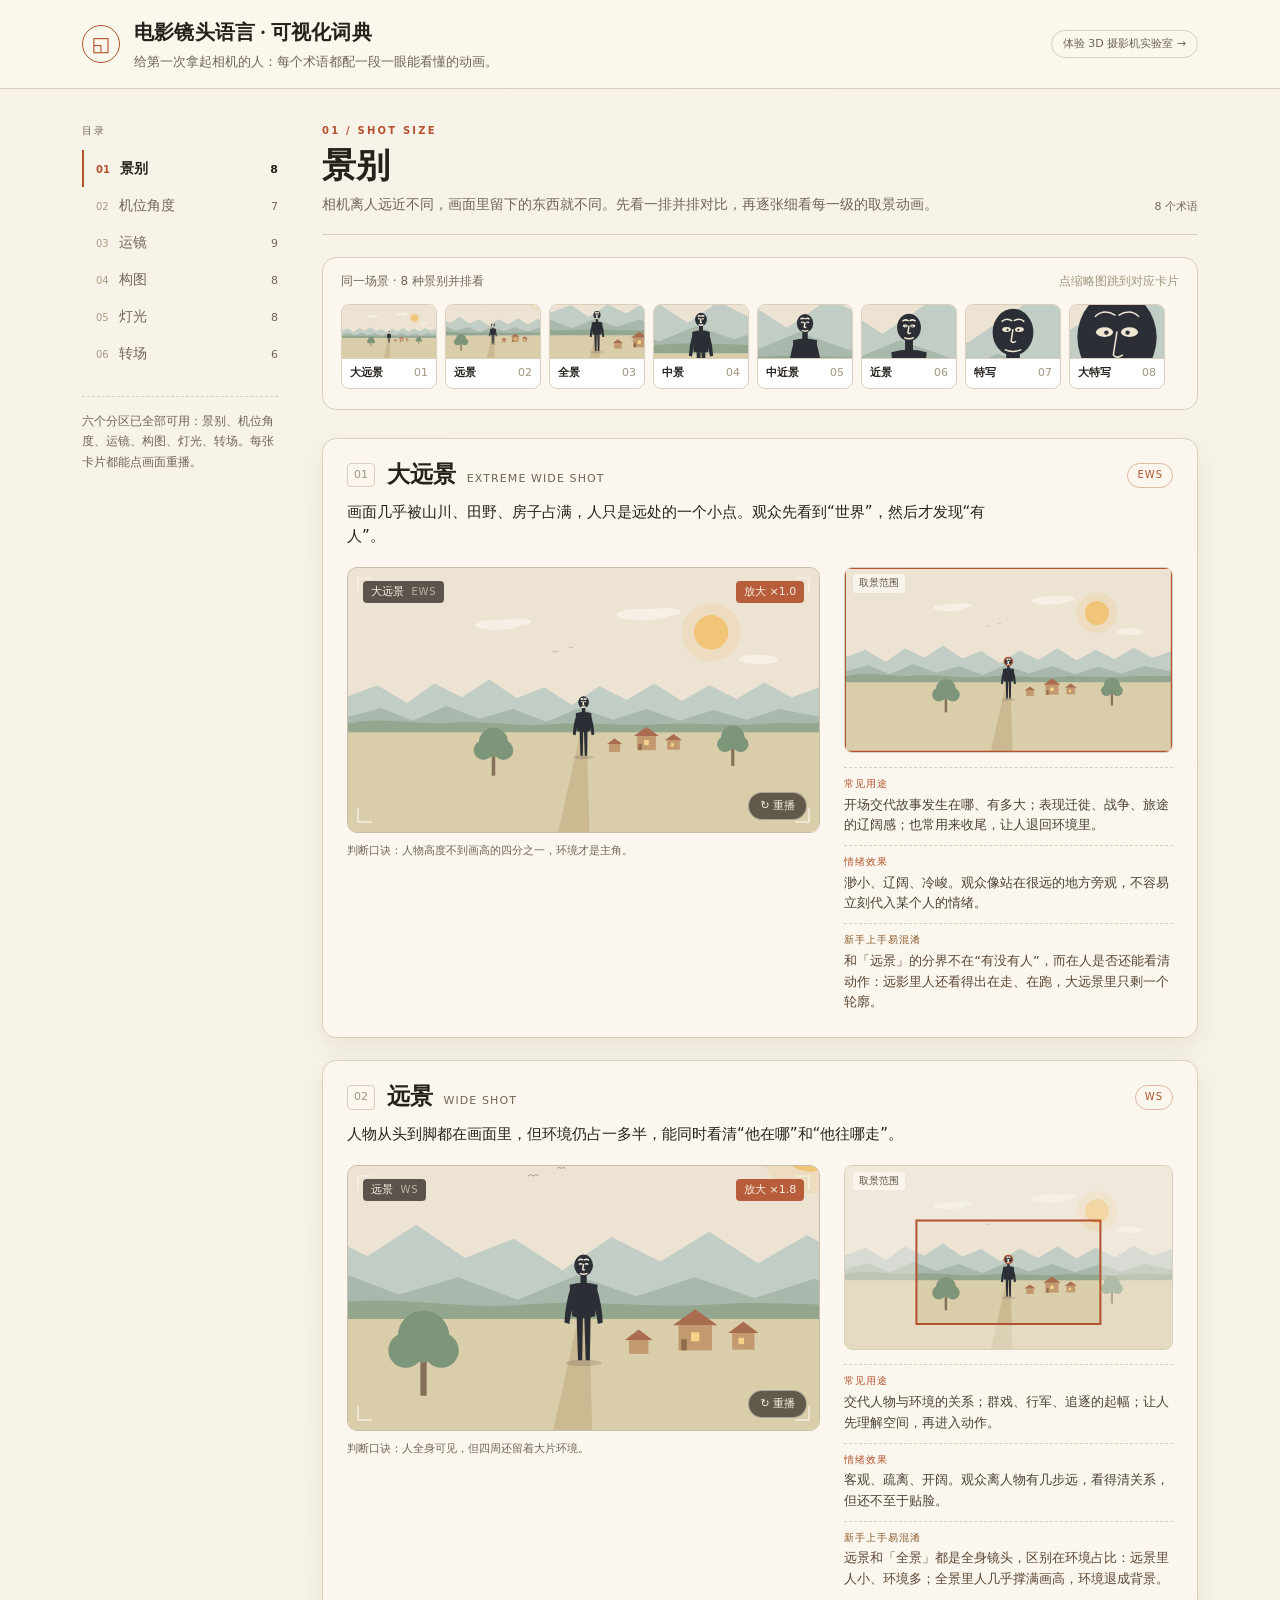
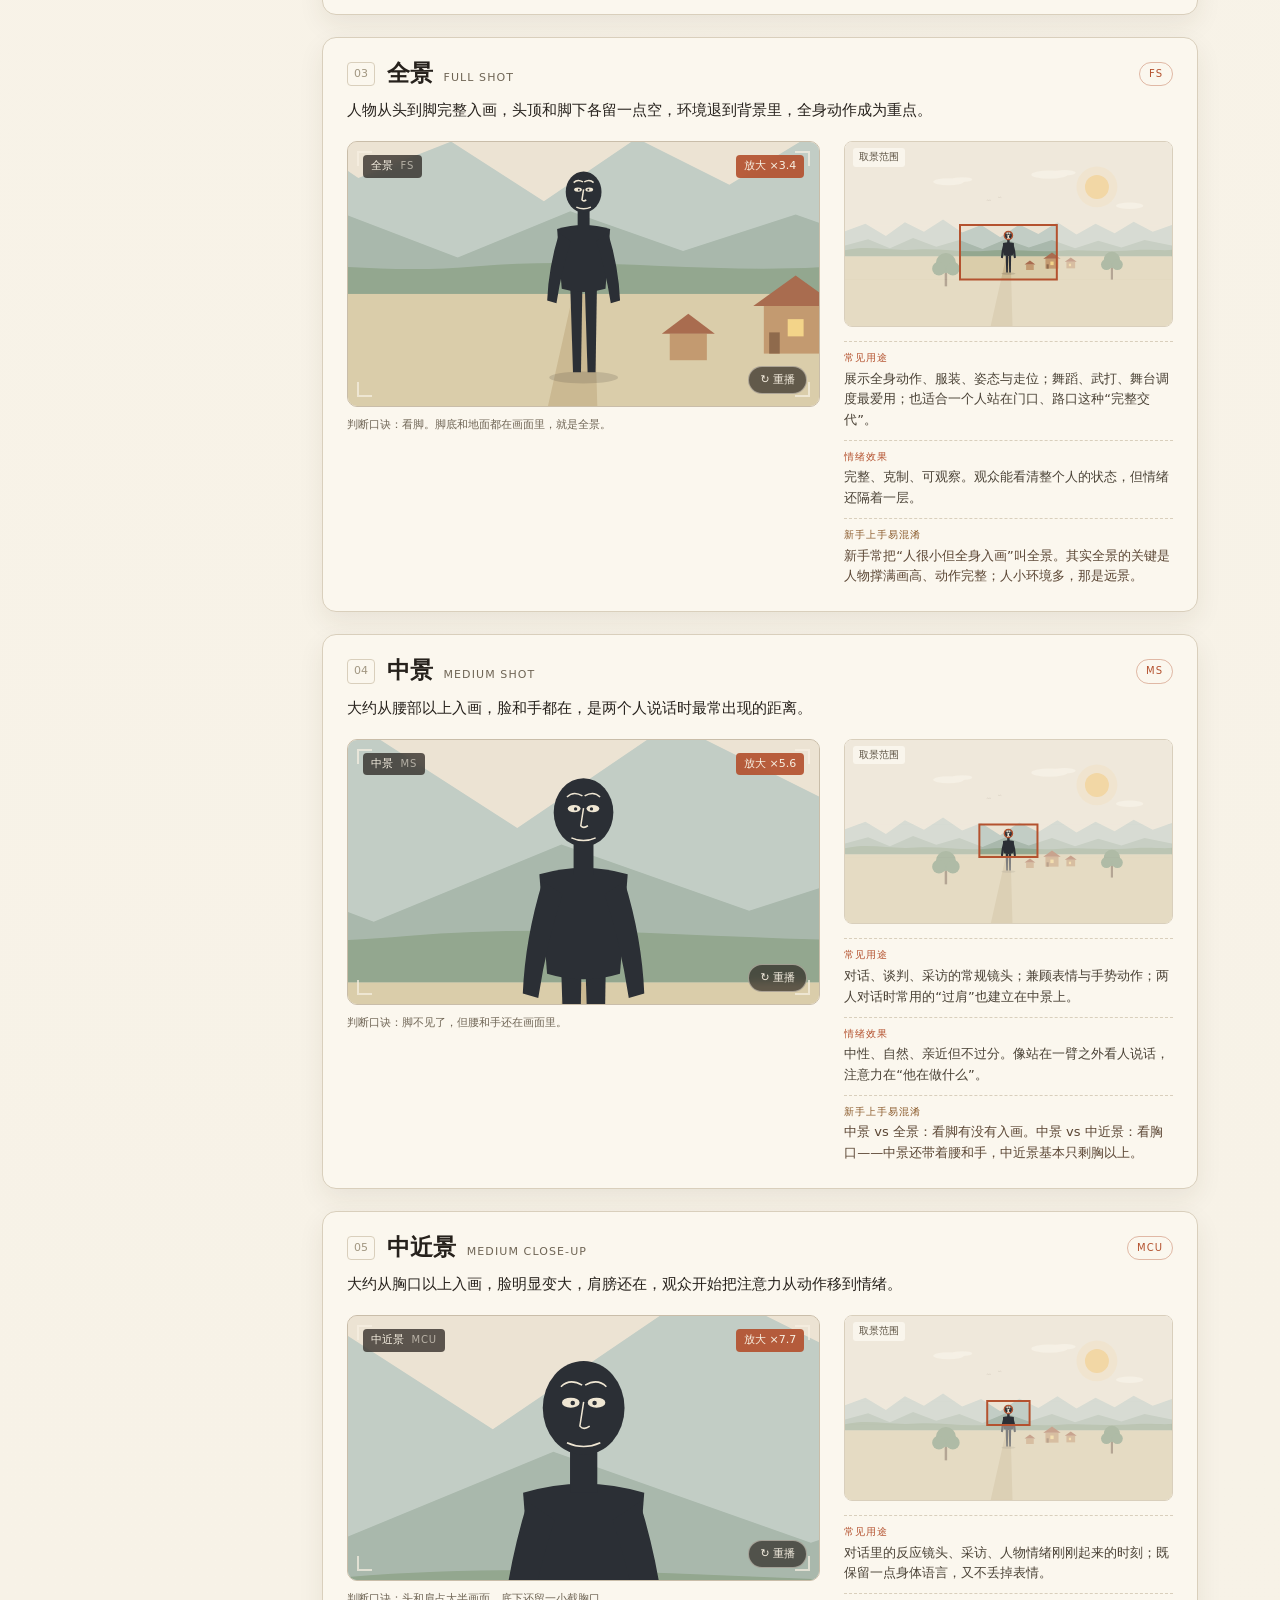
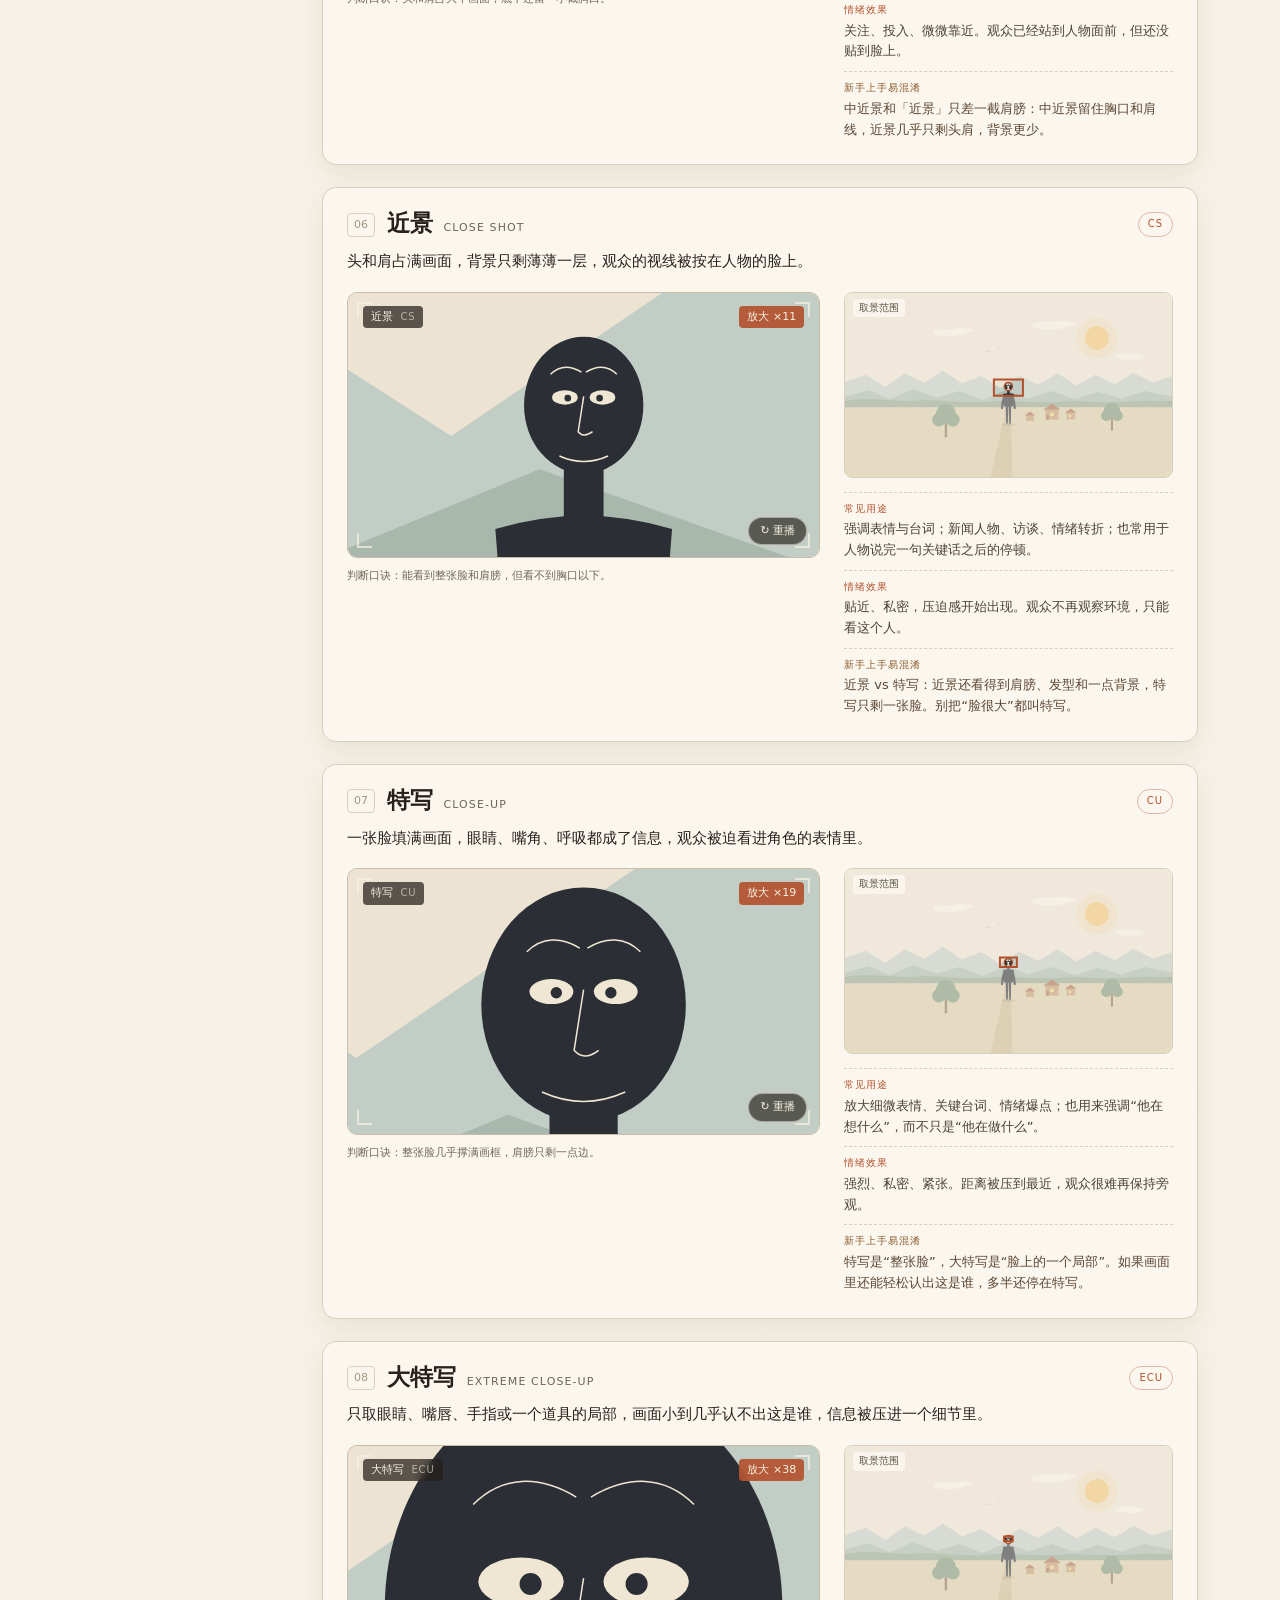
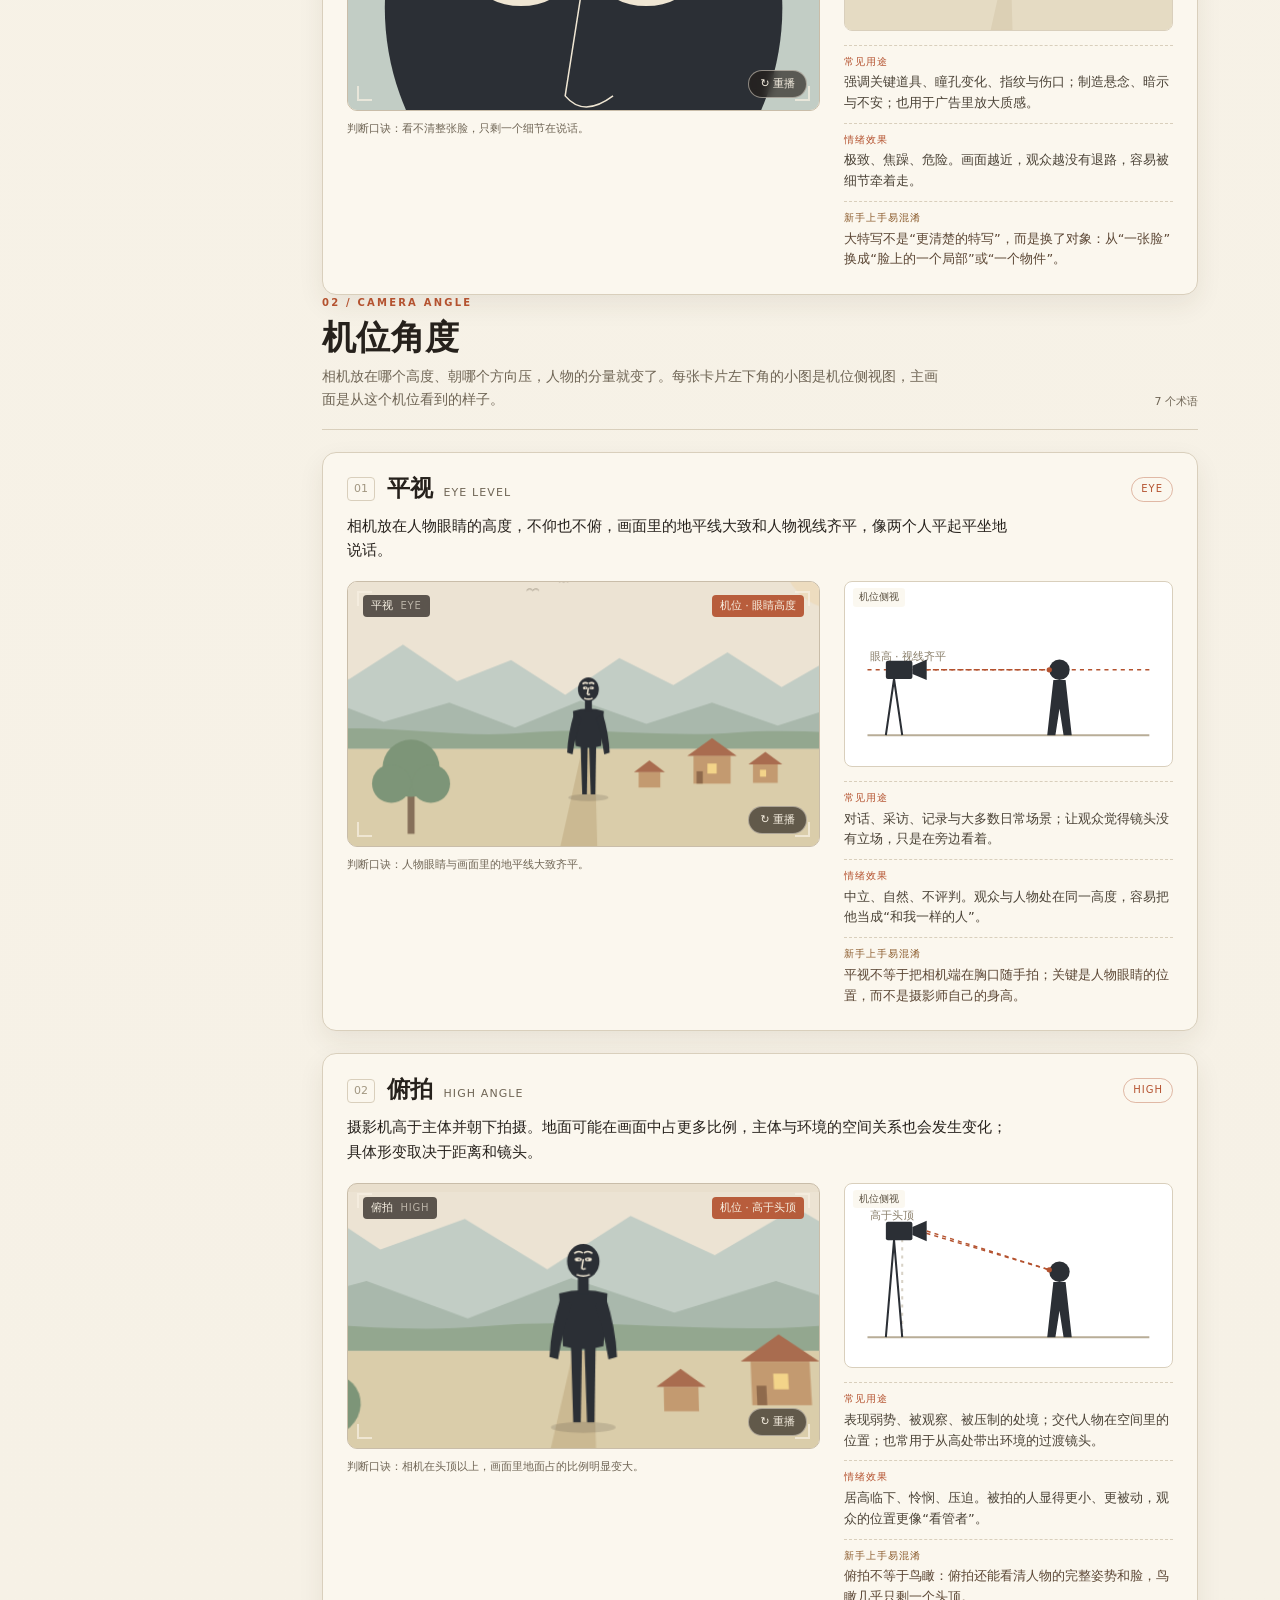
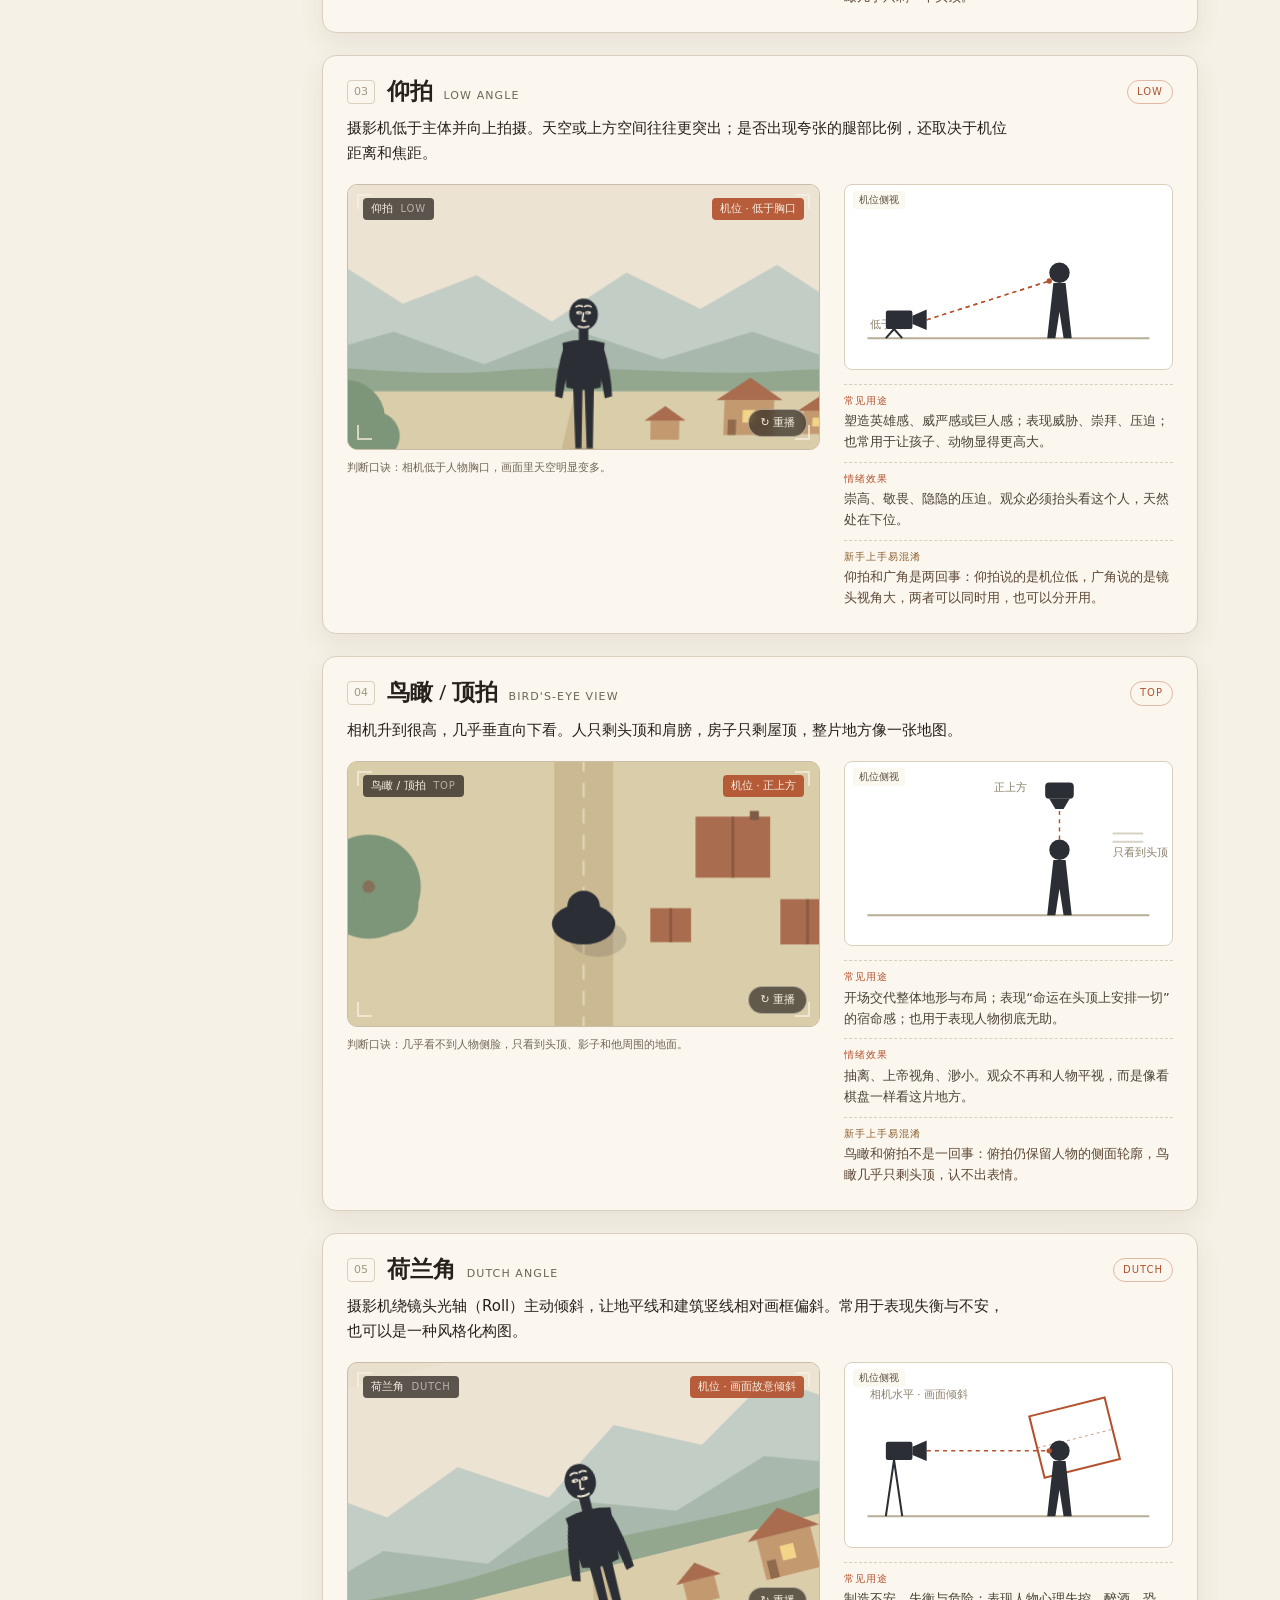
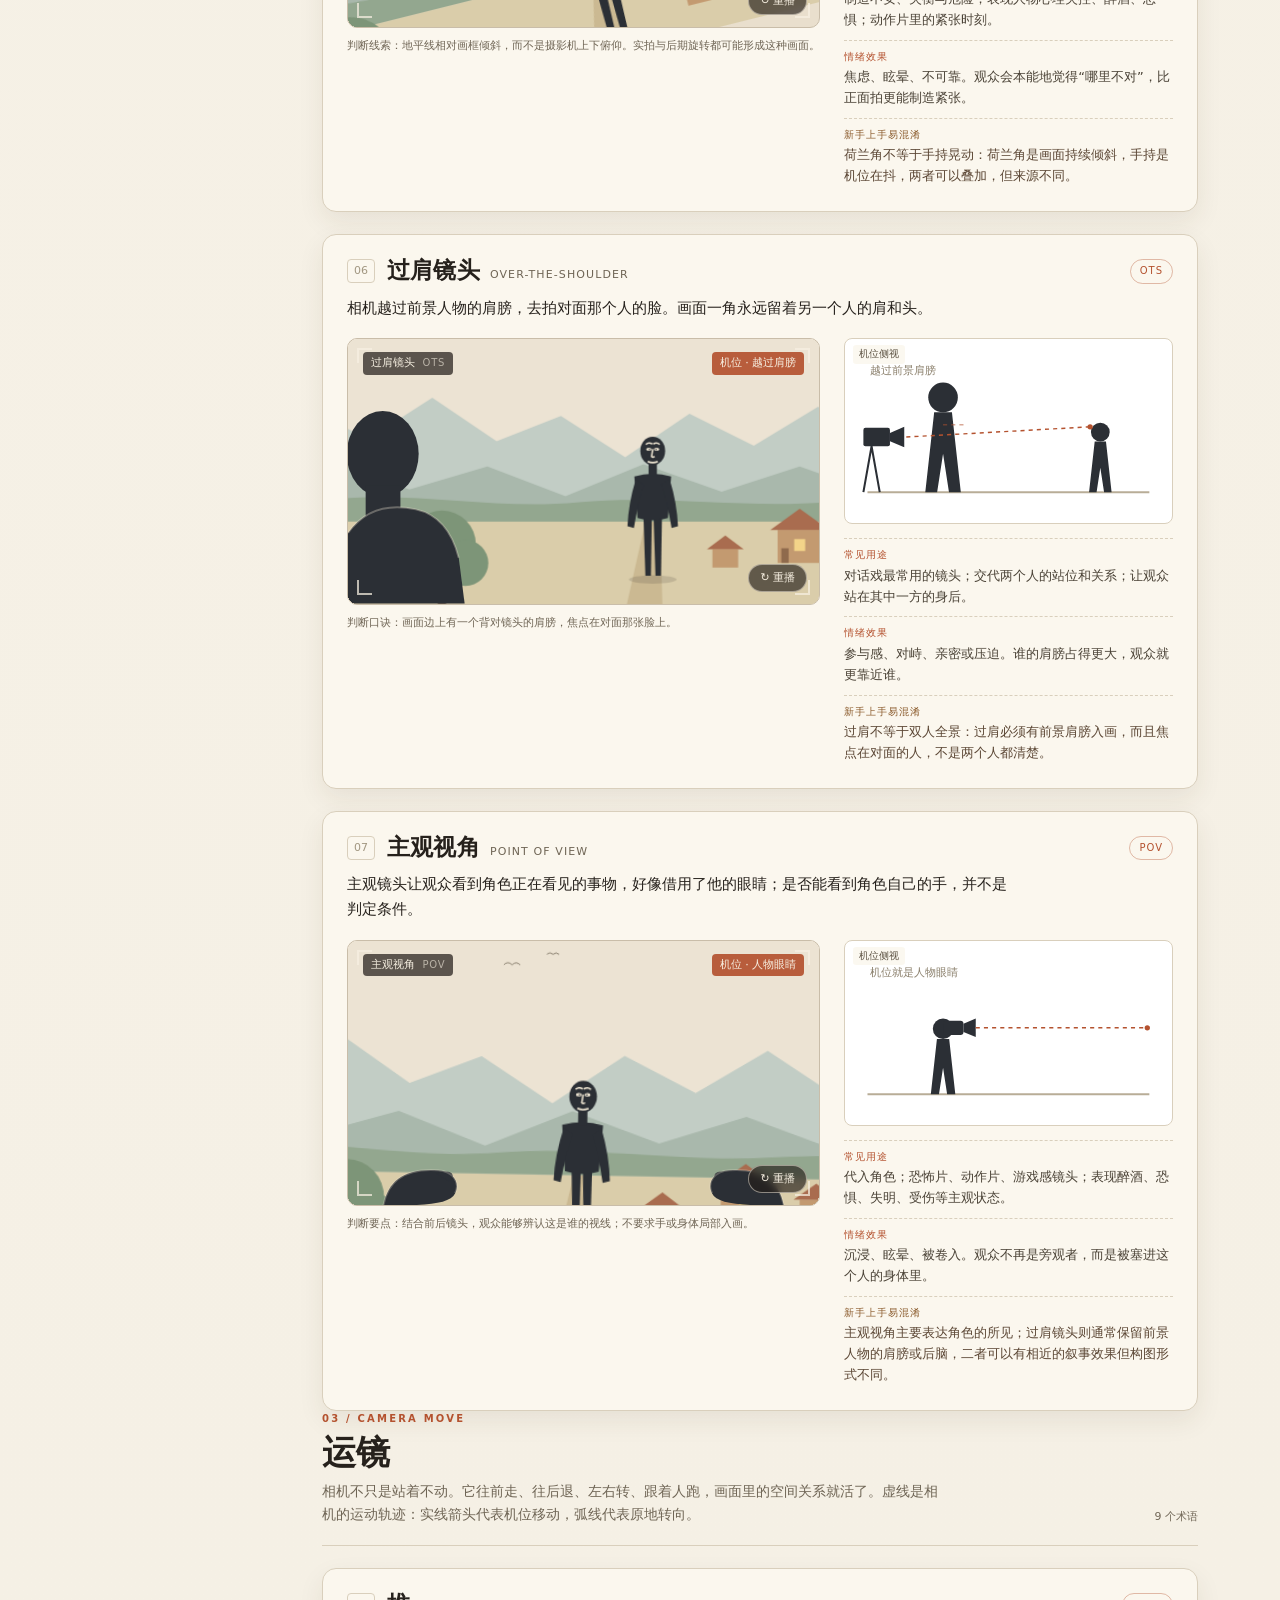
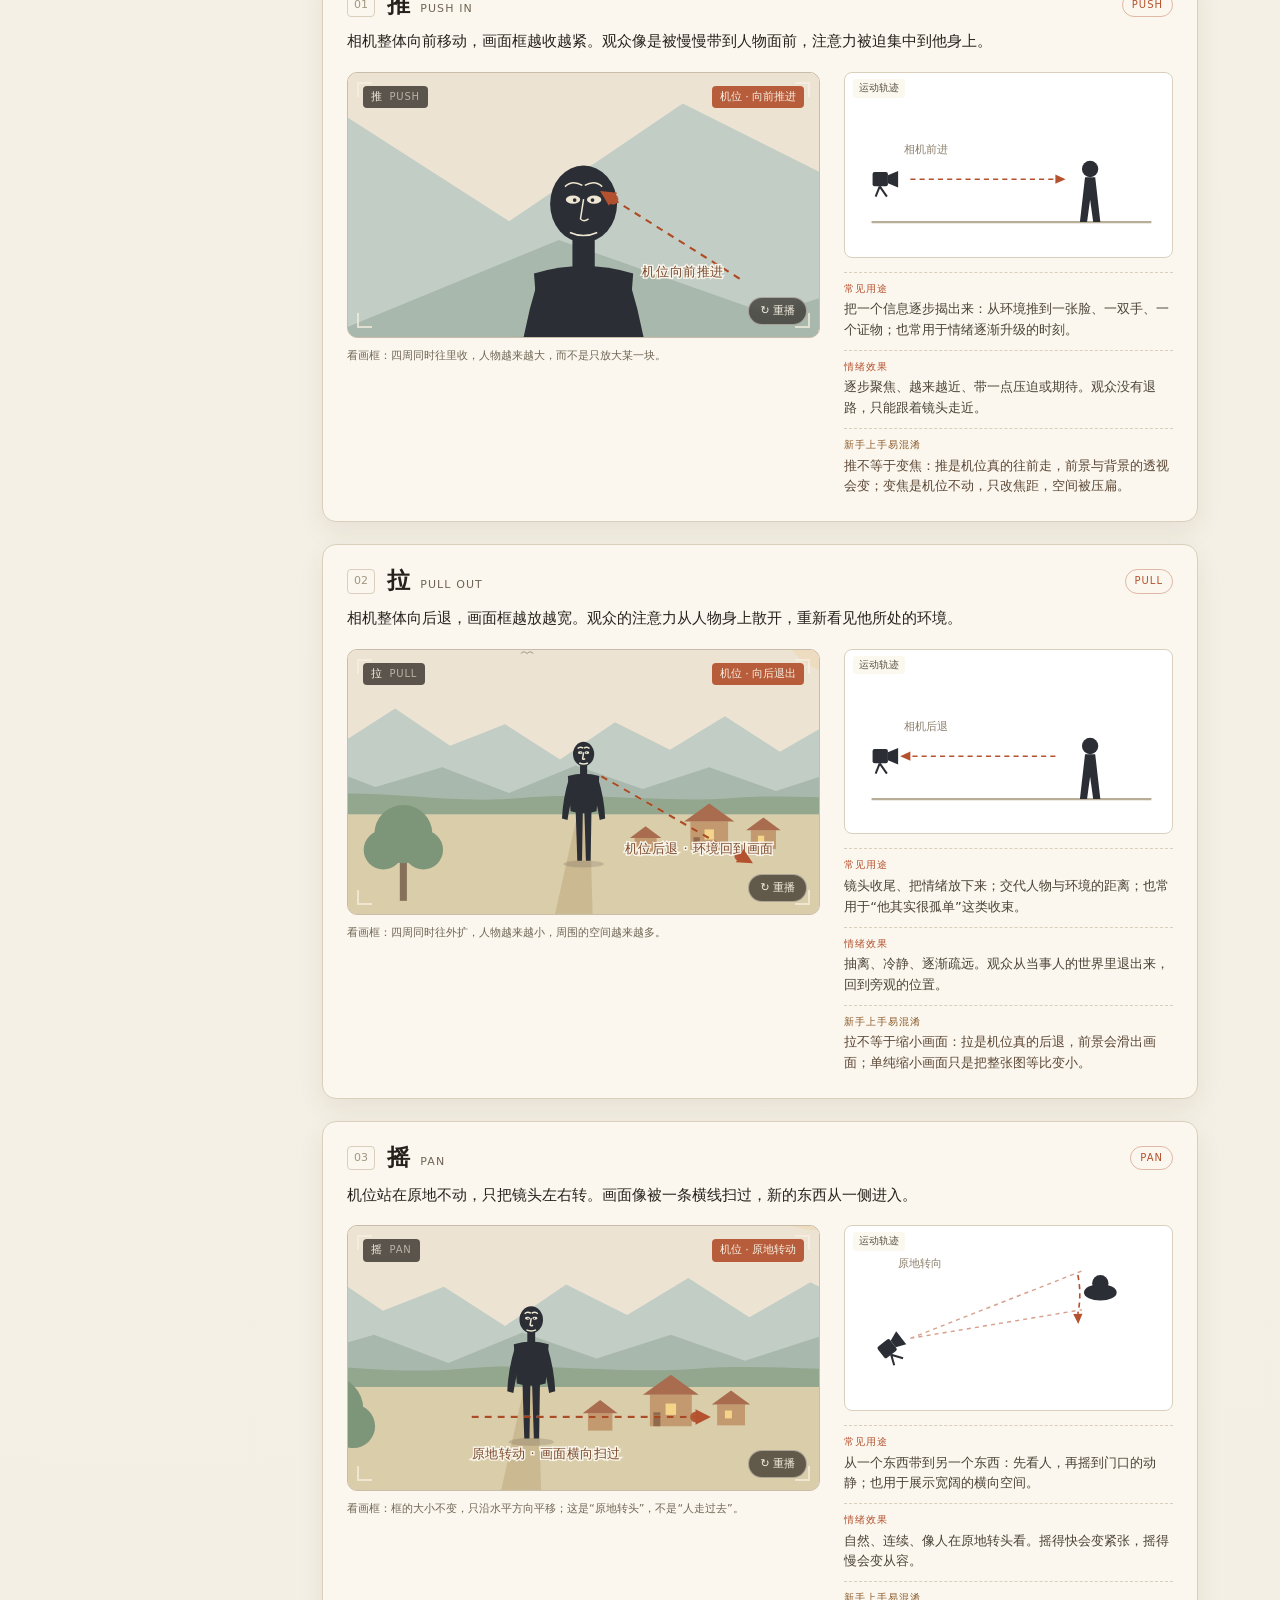
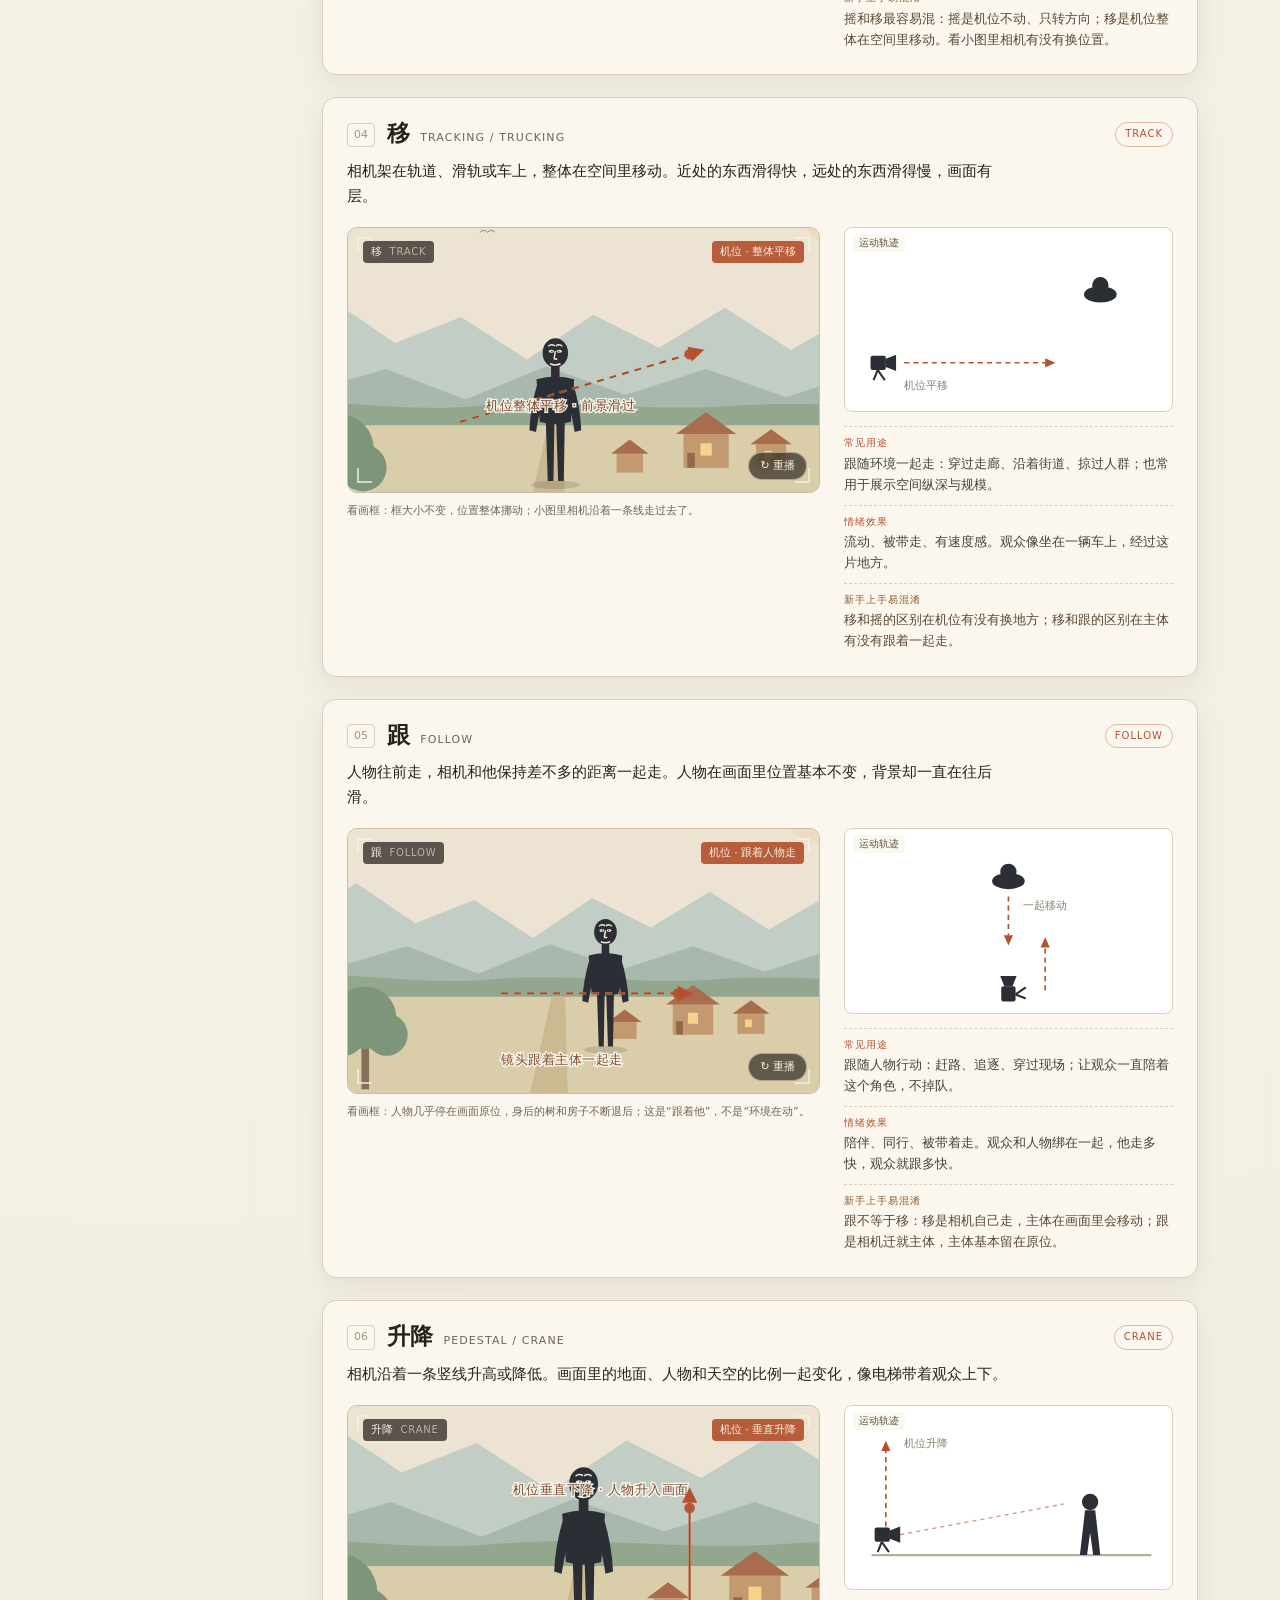
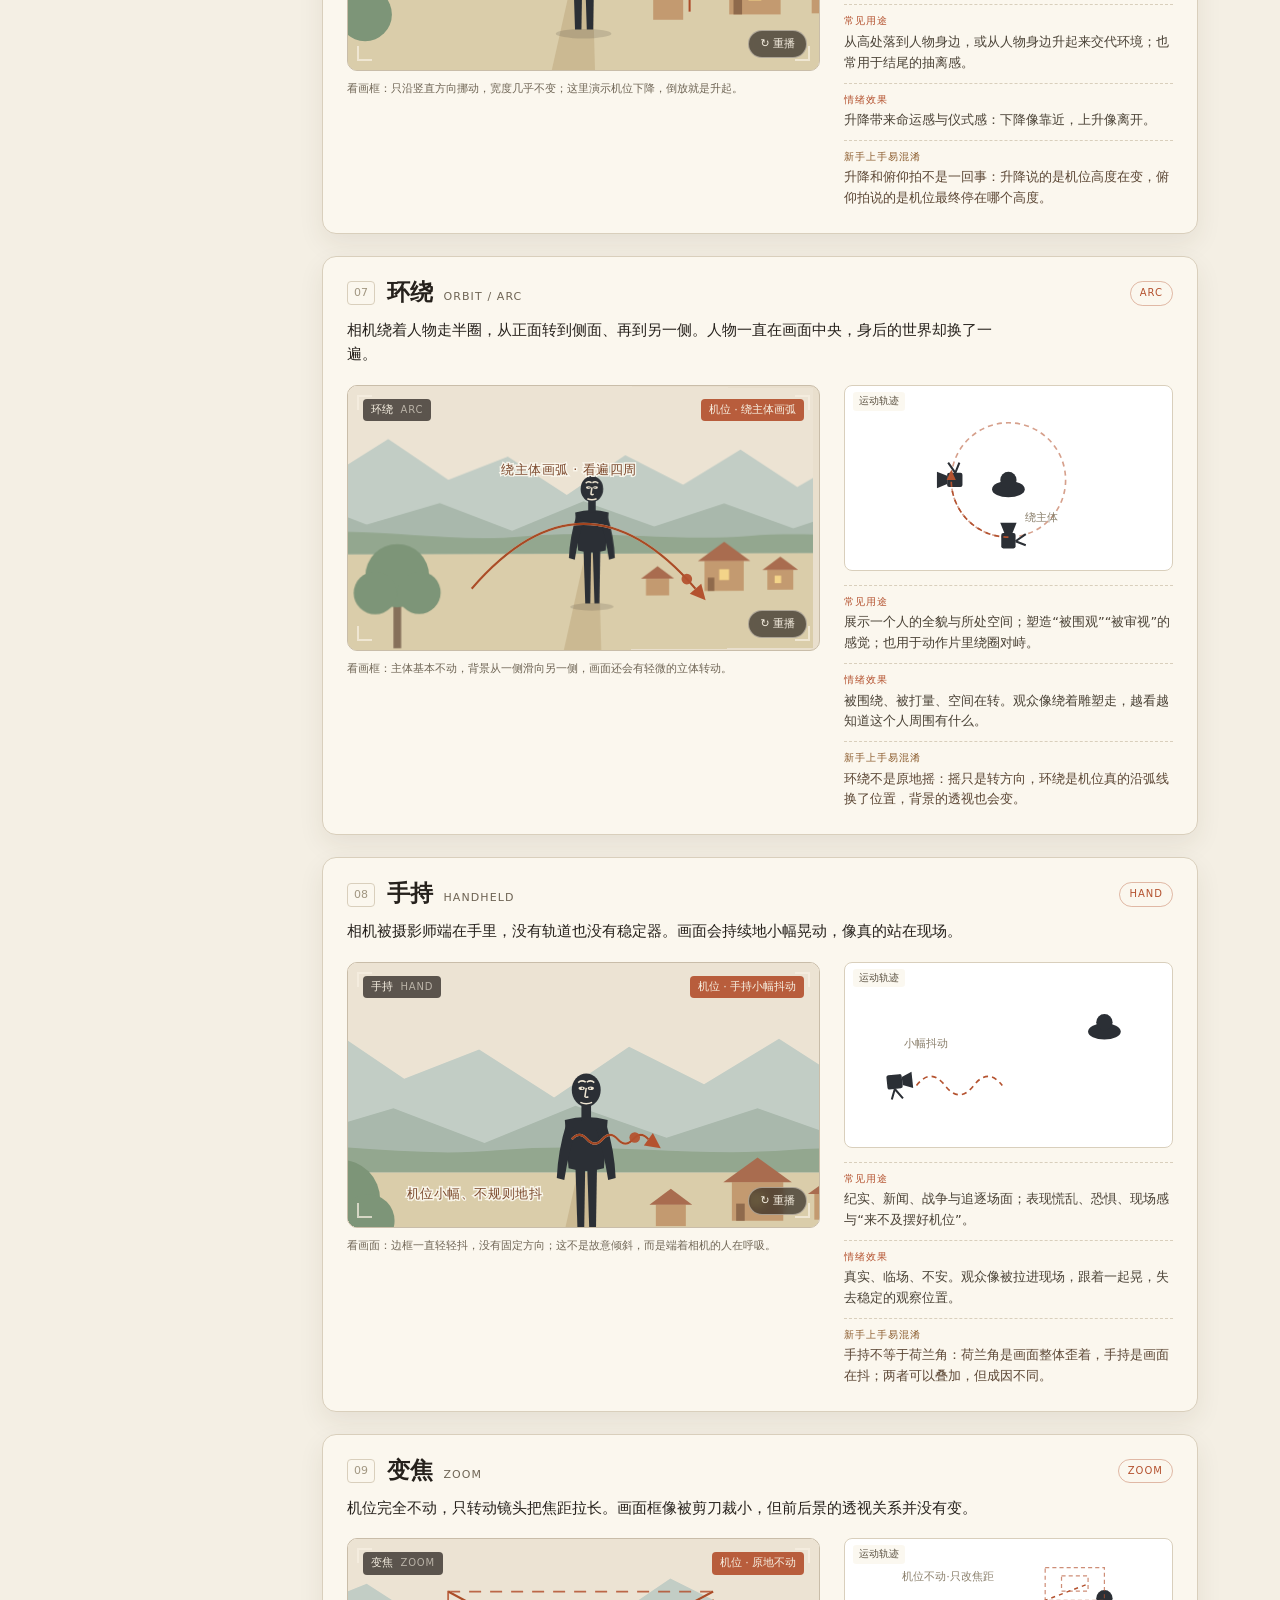
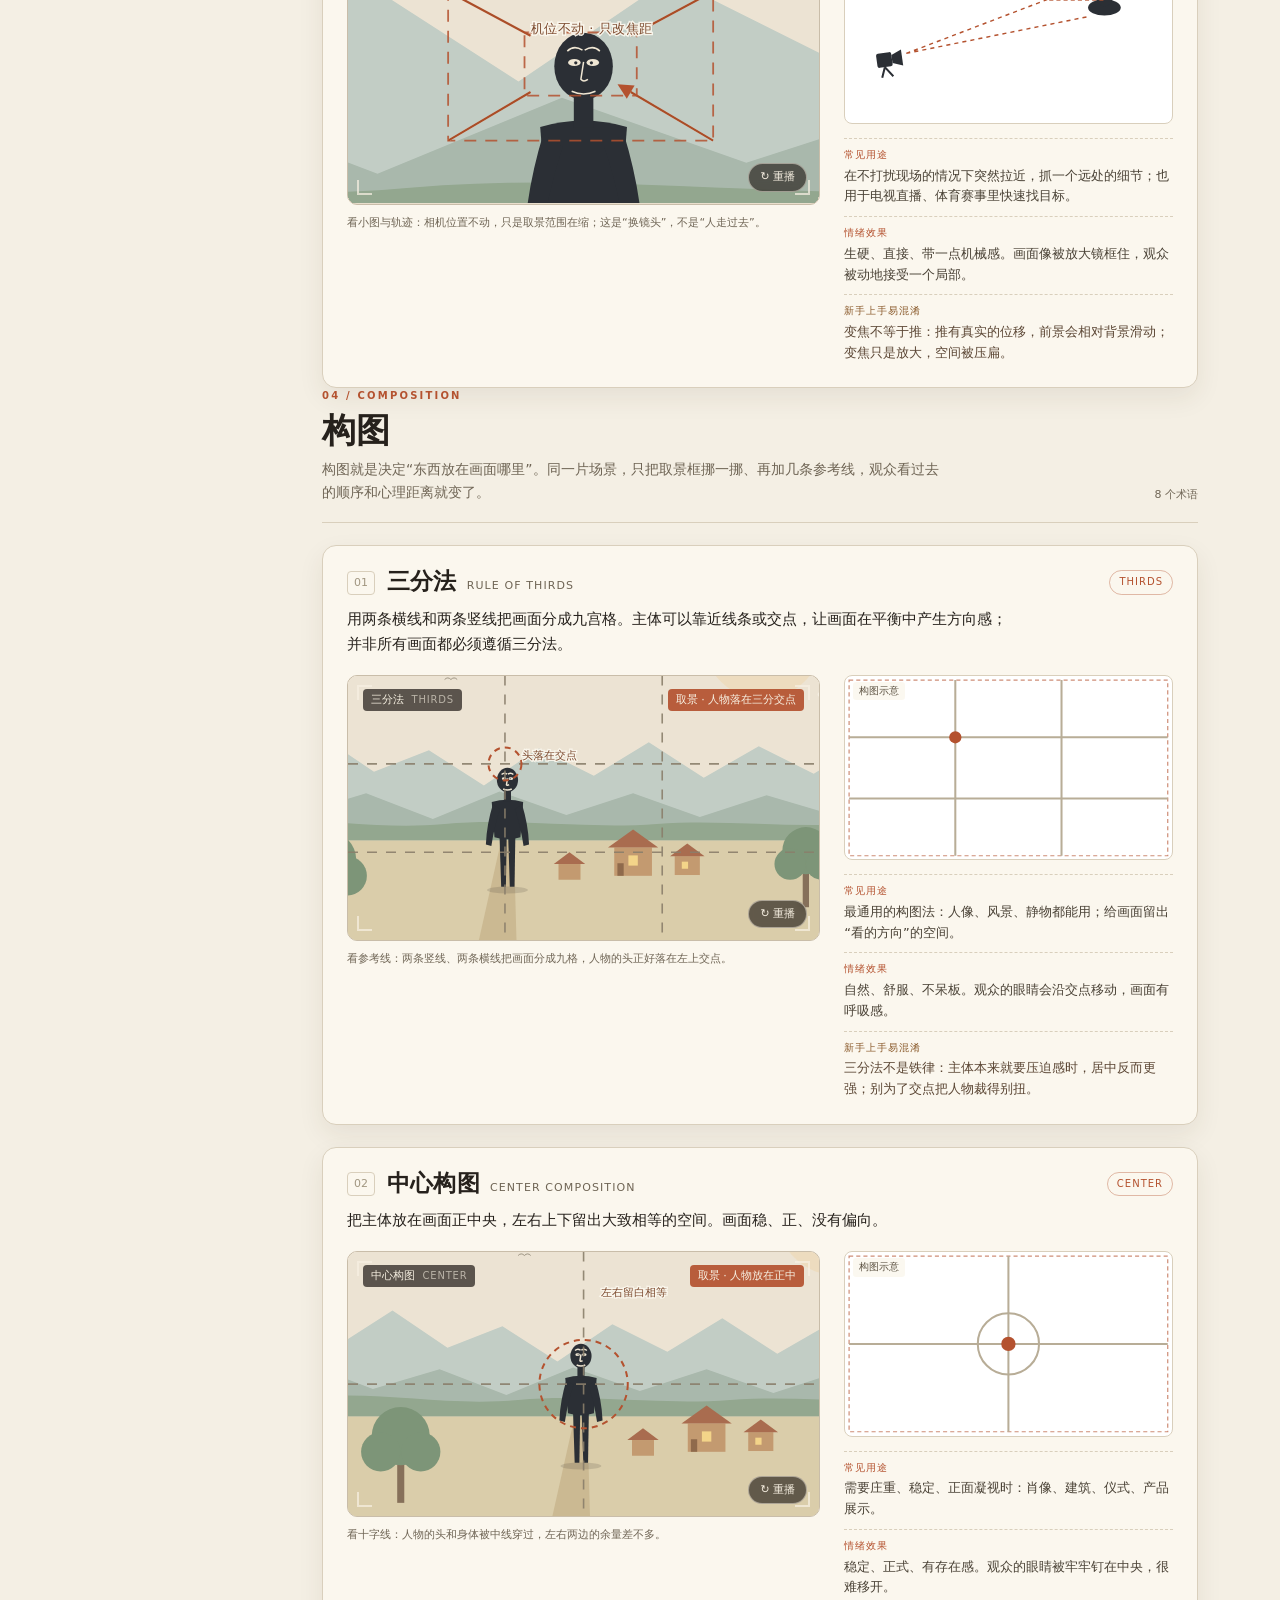
==== commit 6dc2dda7: "feat: link learning lab from dictionary home" ====
--- a/index.html
+++ b/index.html
@@ -18,7 +18,7 @@
         <p>给第一次拿起相机的人：每个术语都配一段一眼能看懂的动画。</p>
       </div>
     </div>
-    <span class="topbar-tag">场景全部由 SVG 现场绘制 · 无外部素材</span>
+    <a class="topbar-tag" href="lab.html" style="text-decoration:none">体验 3D 摄影机实验室 →</a>
   </div>
 </header>
 
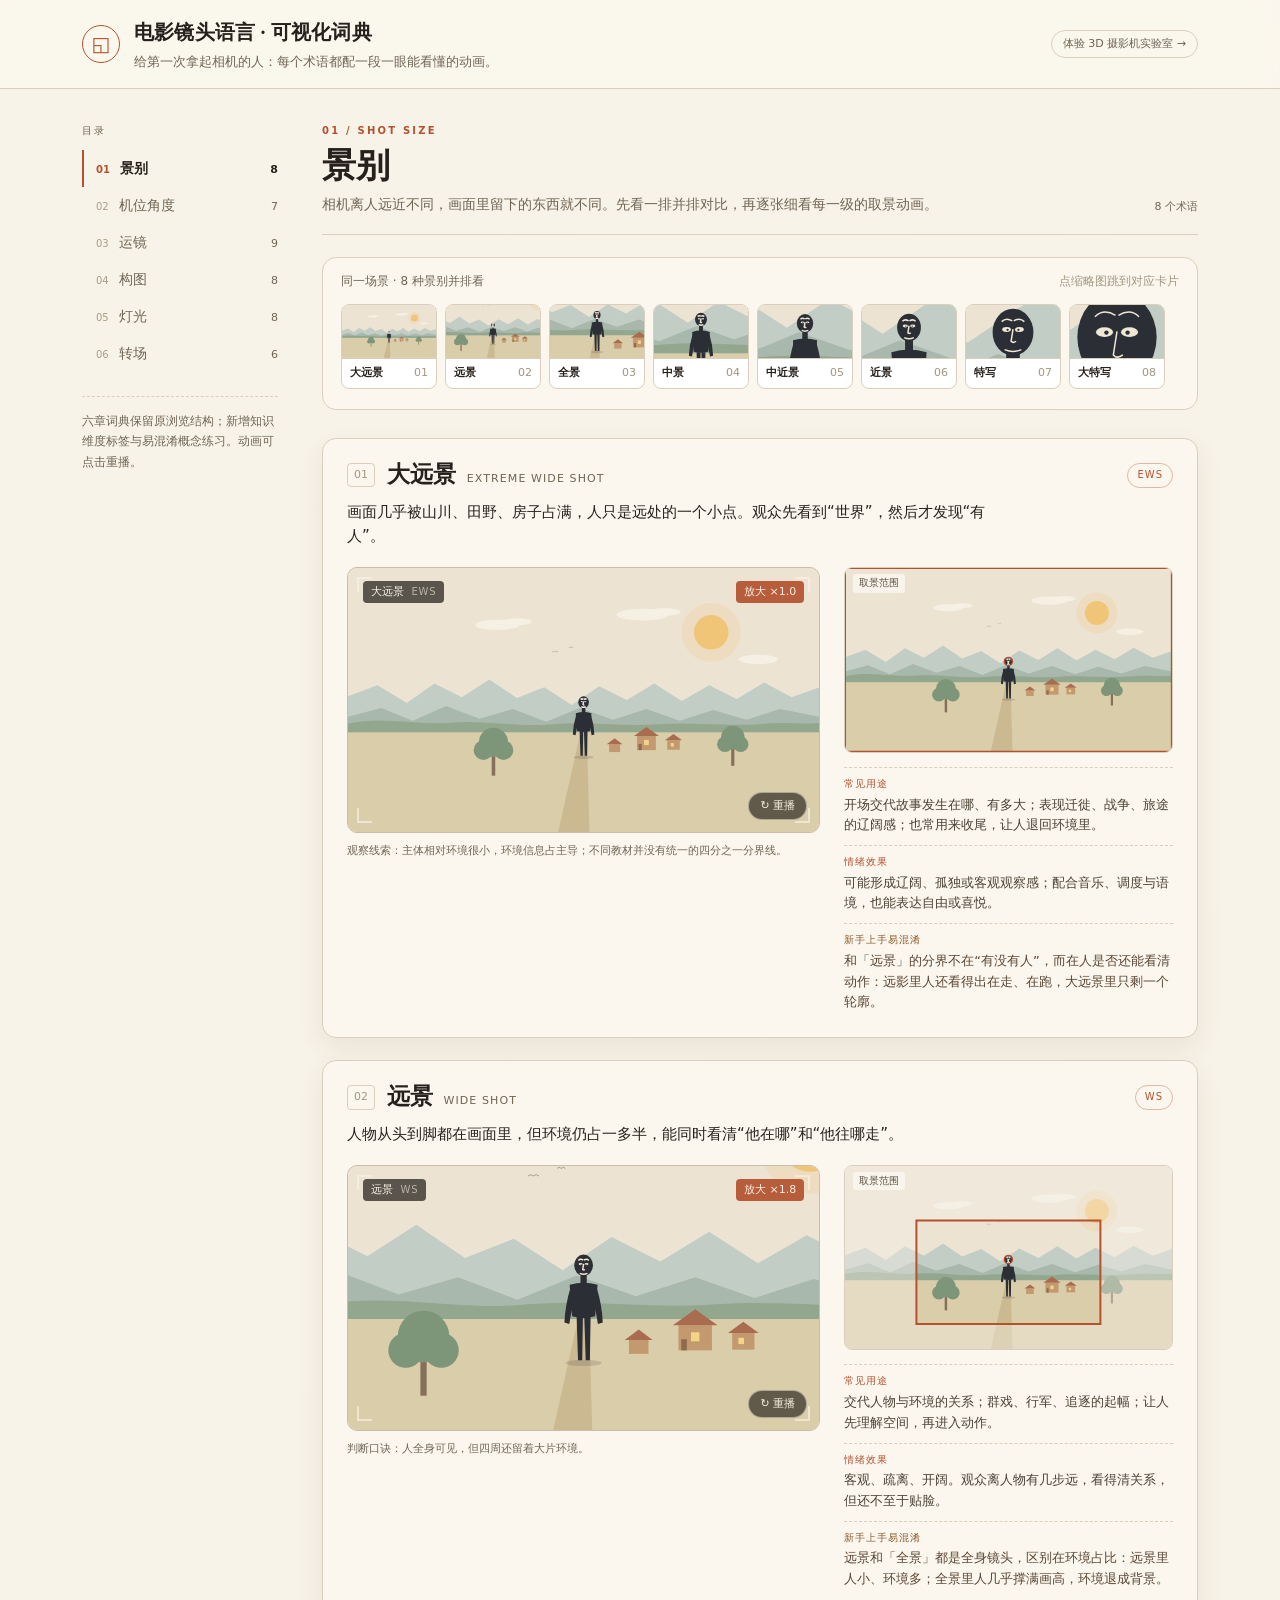
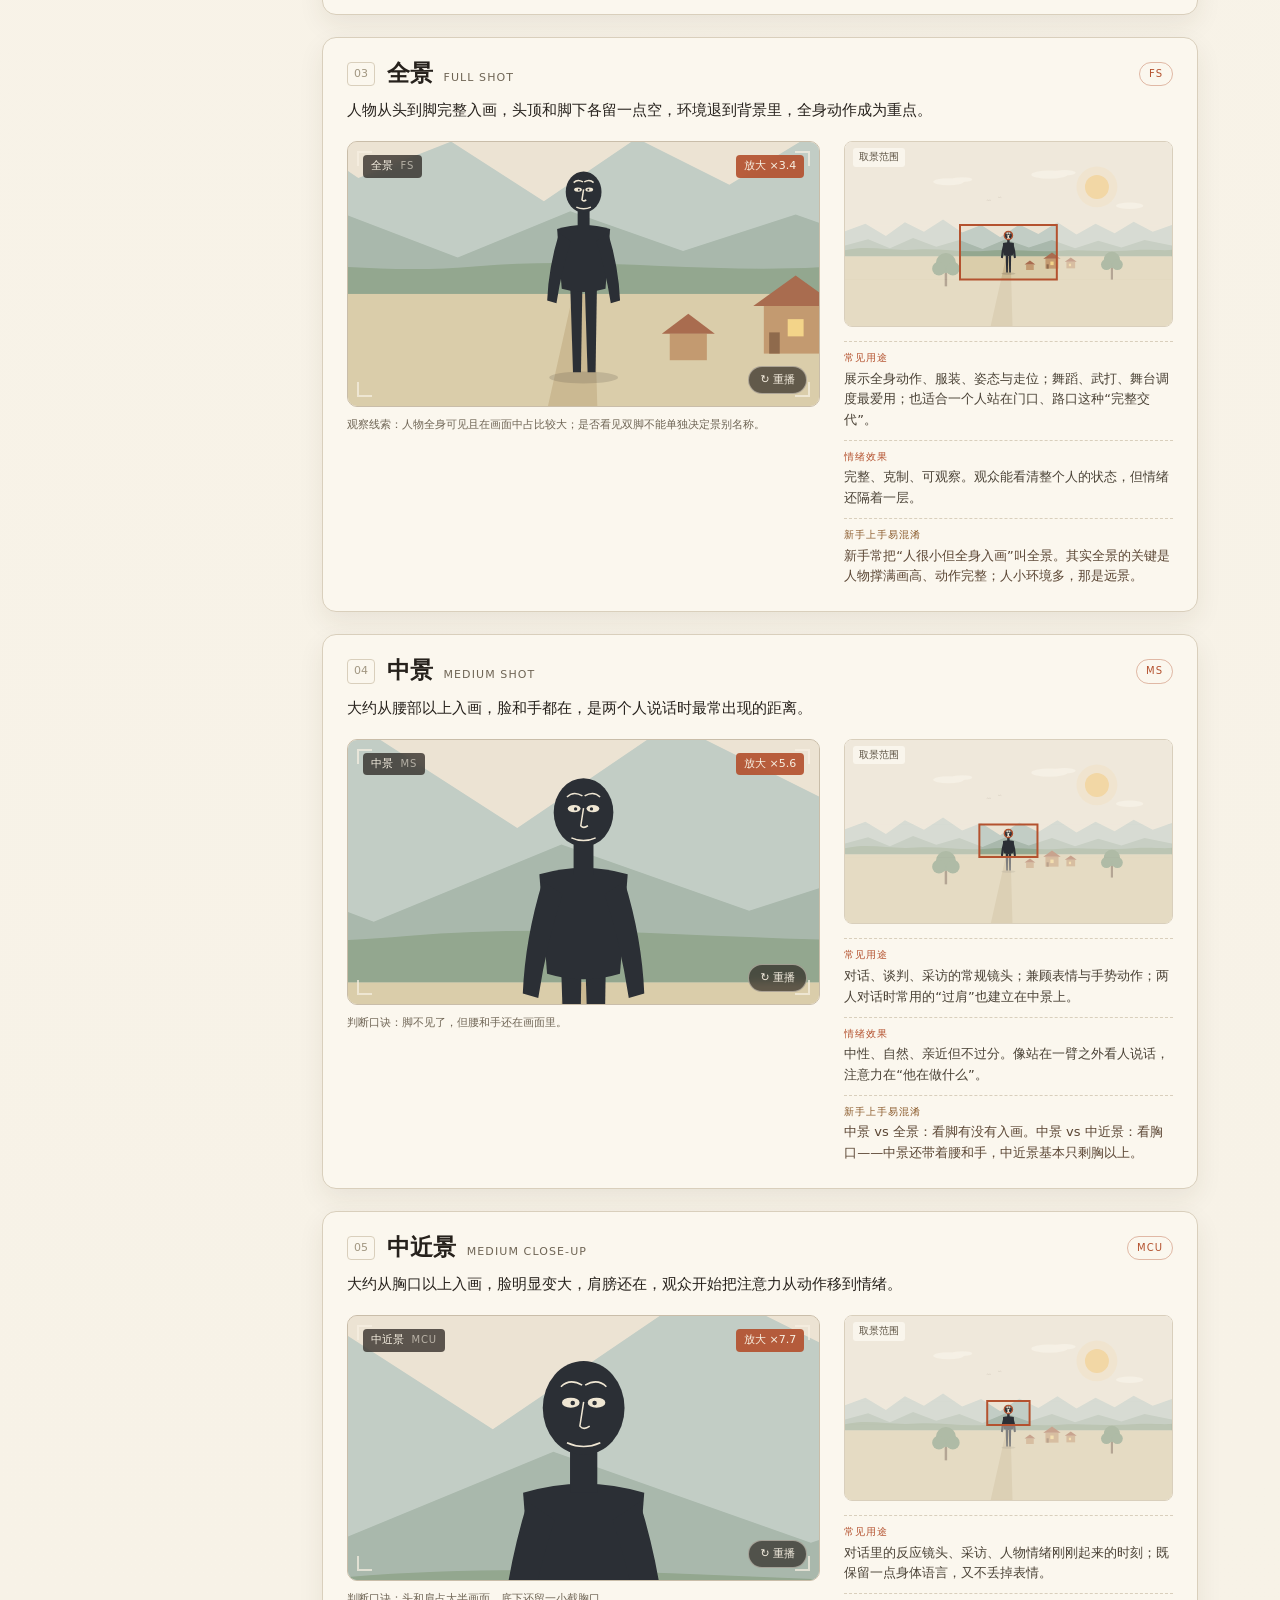
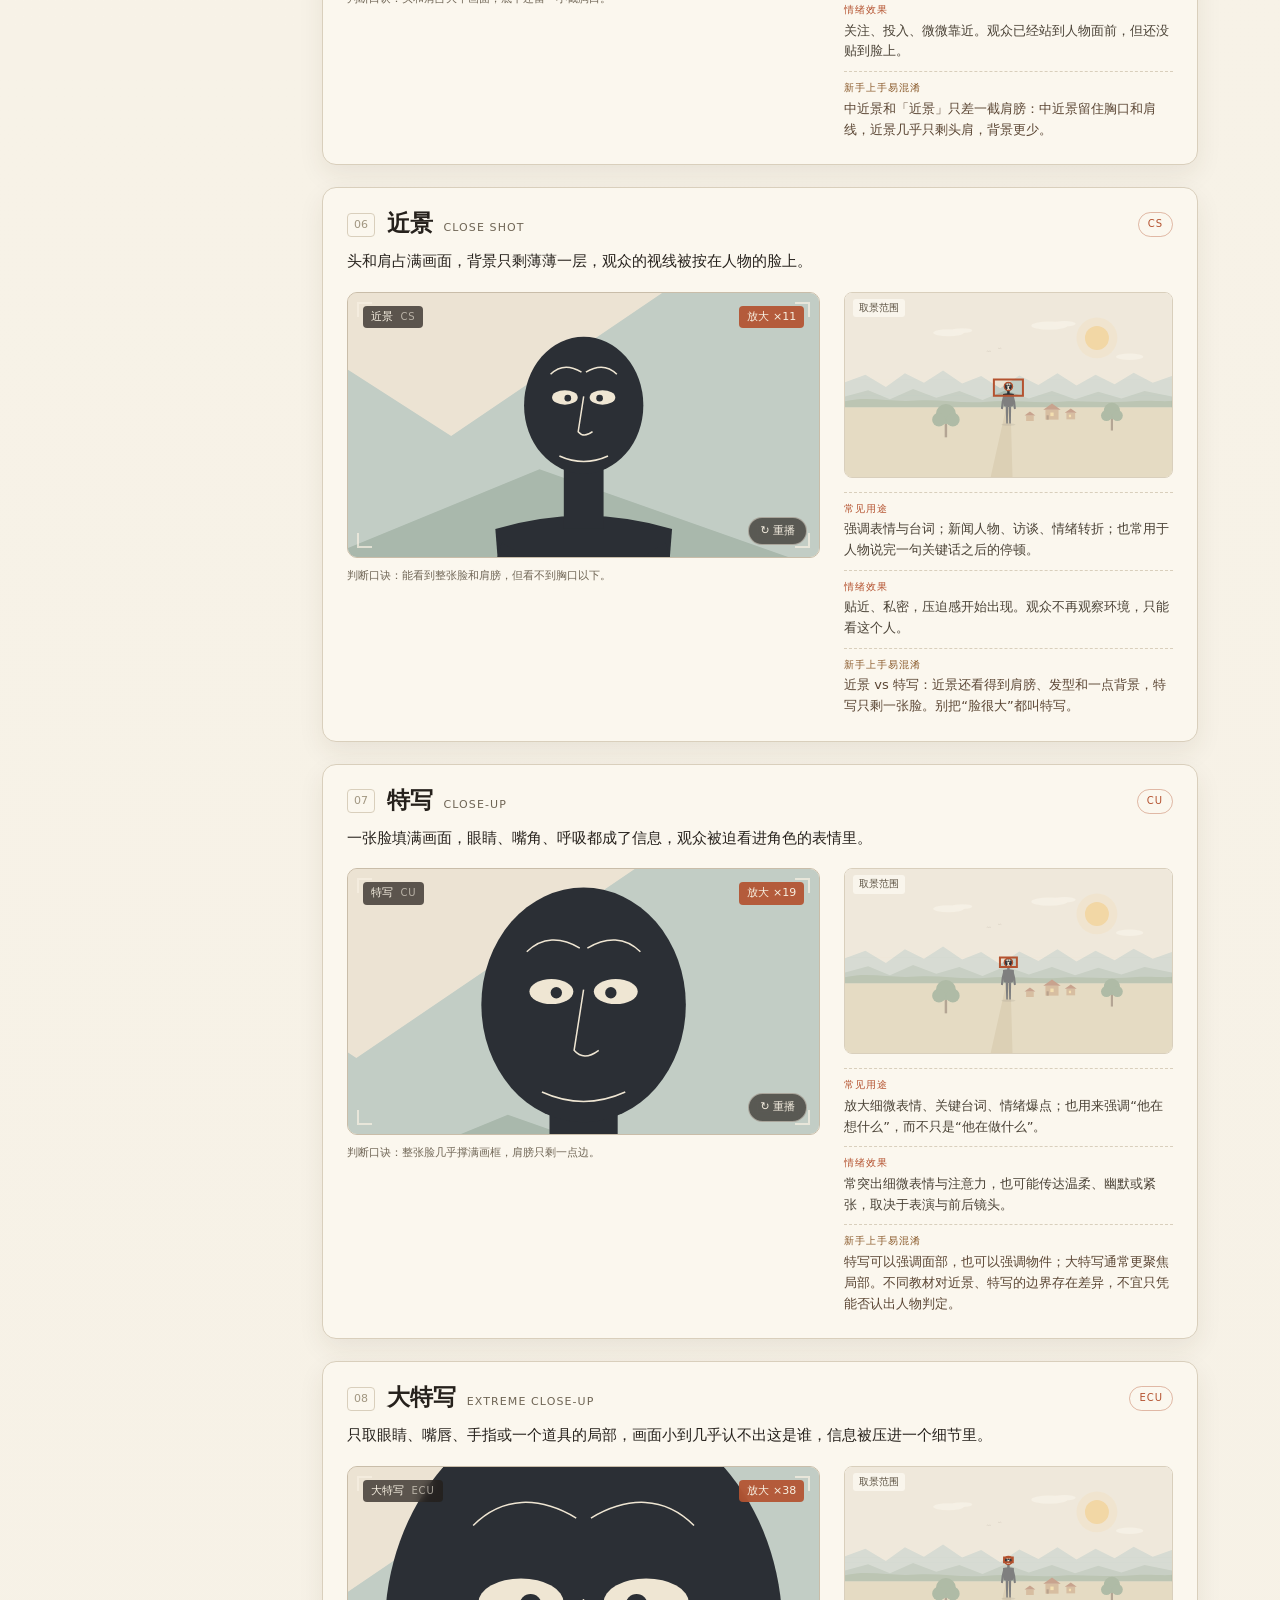
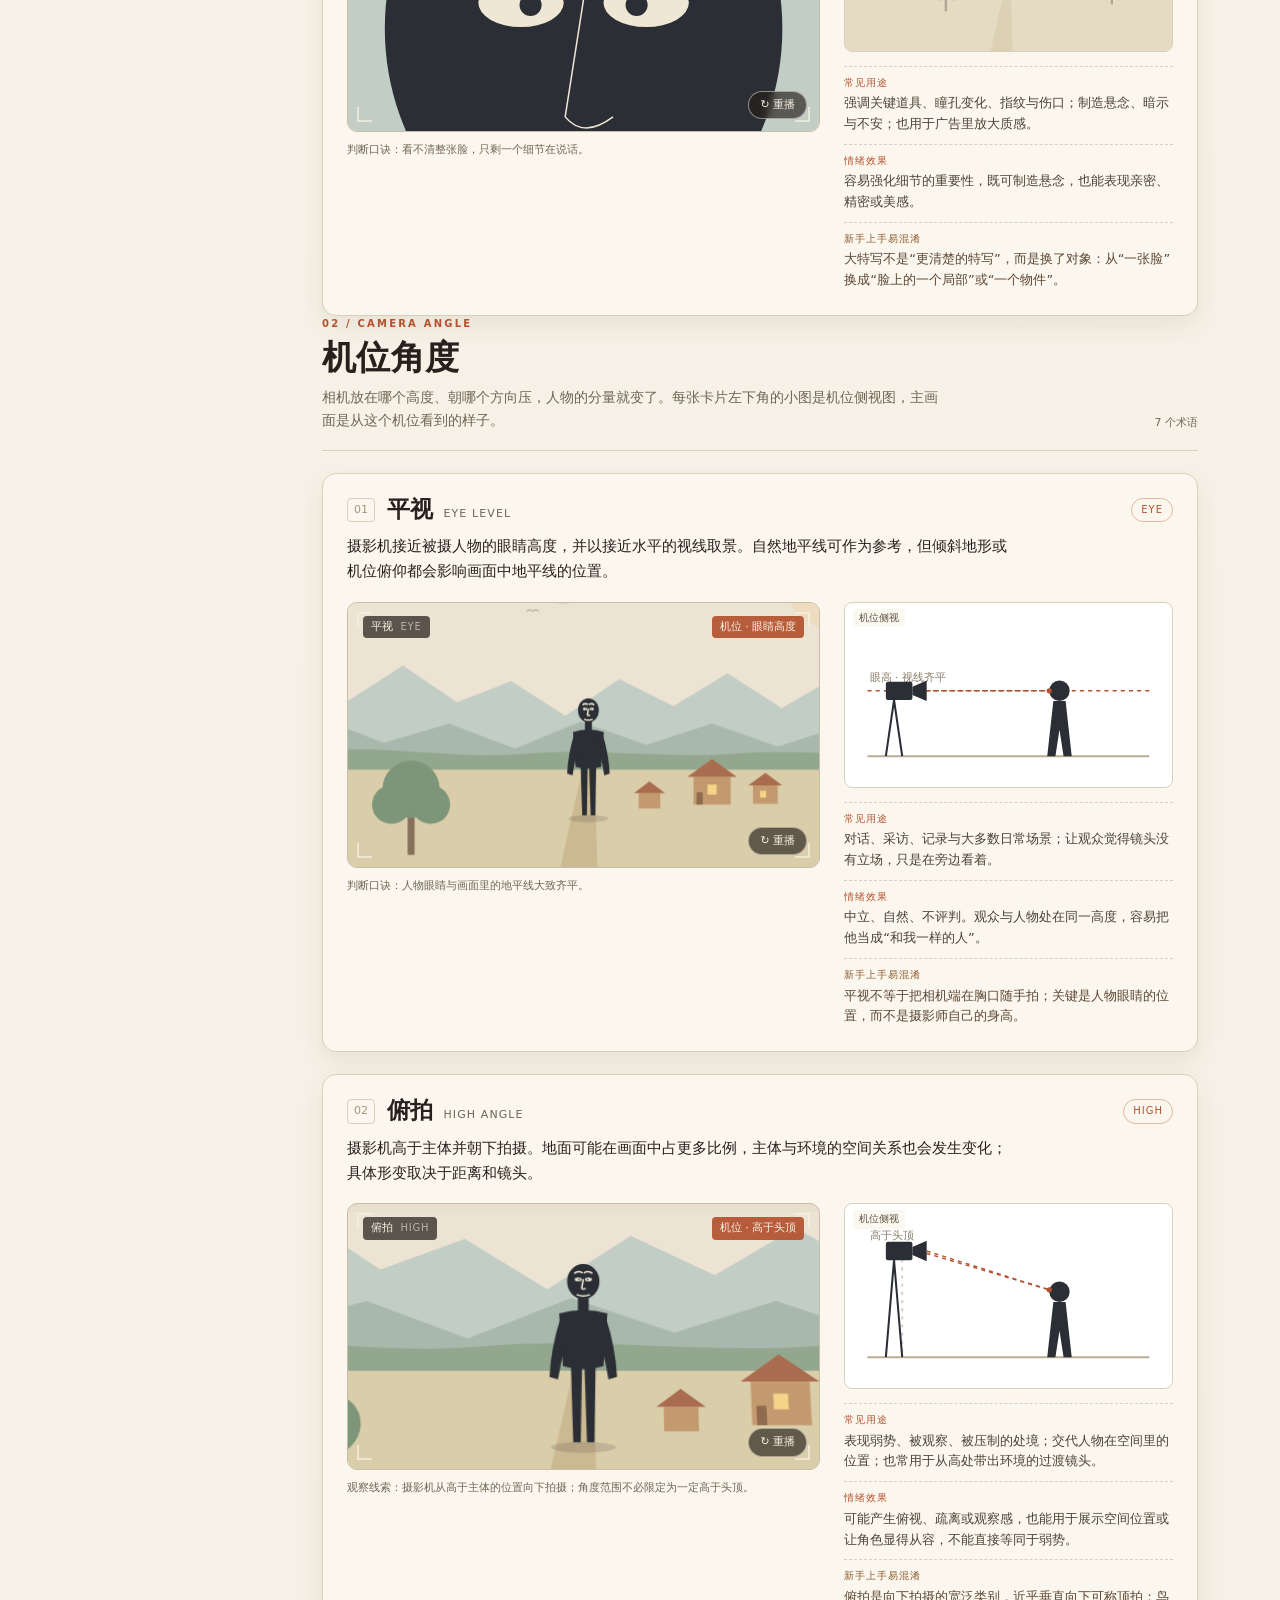
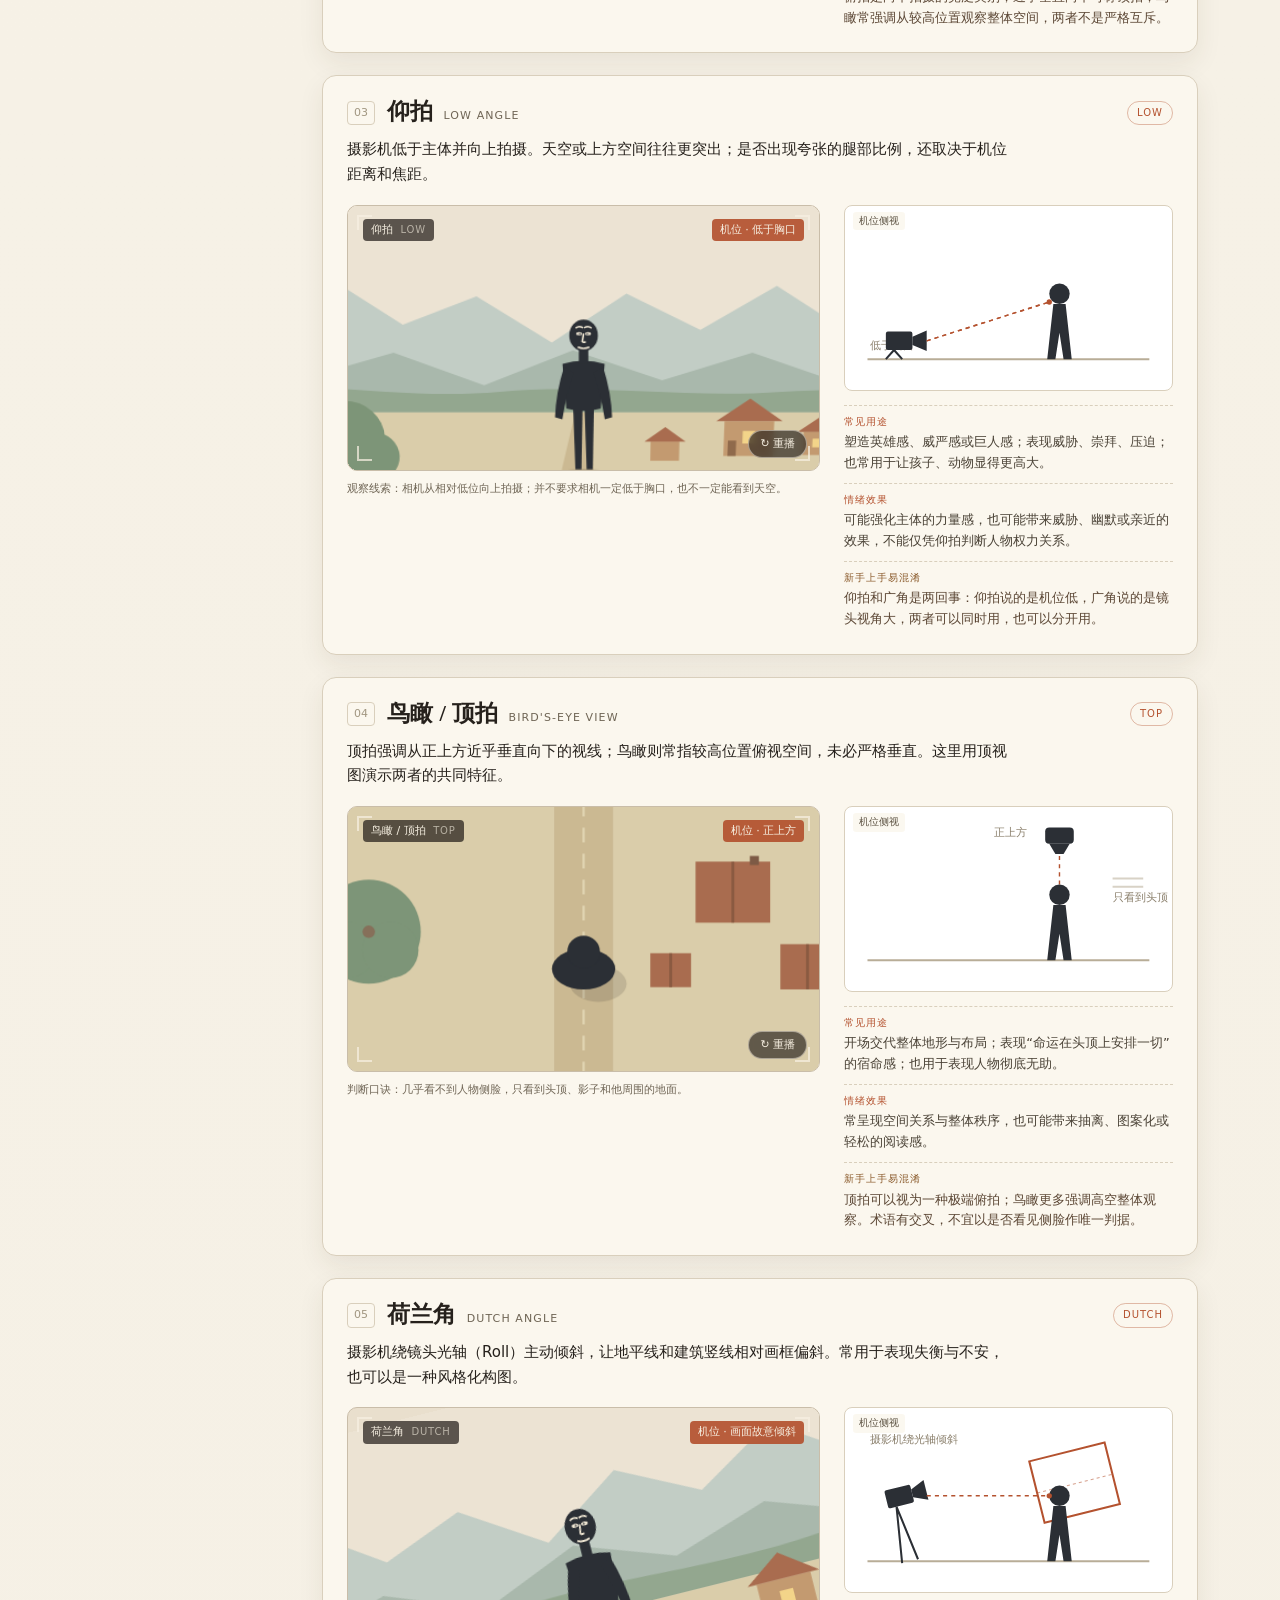
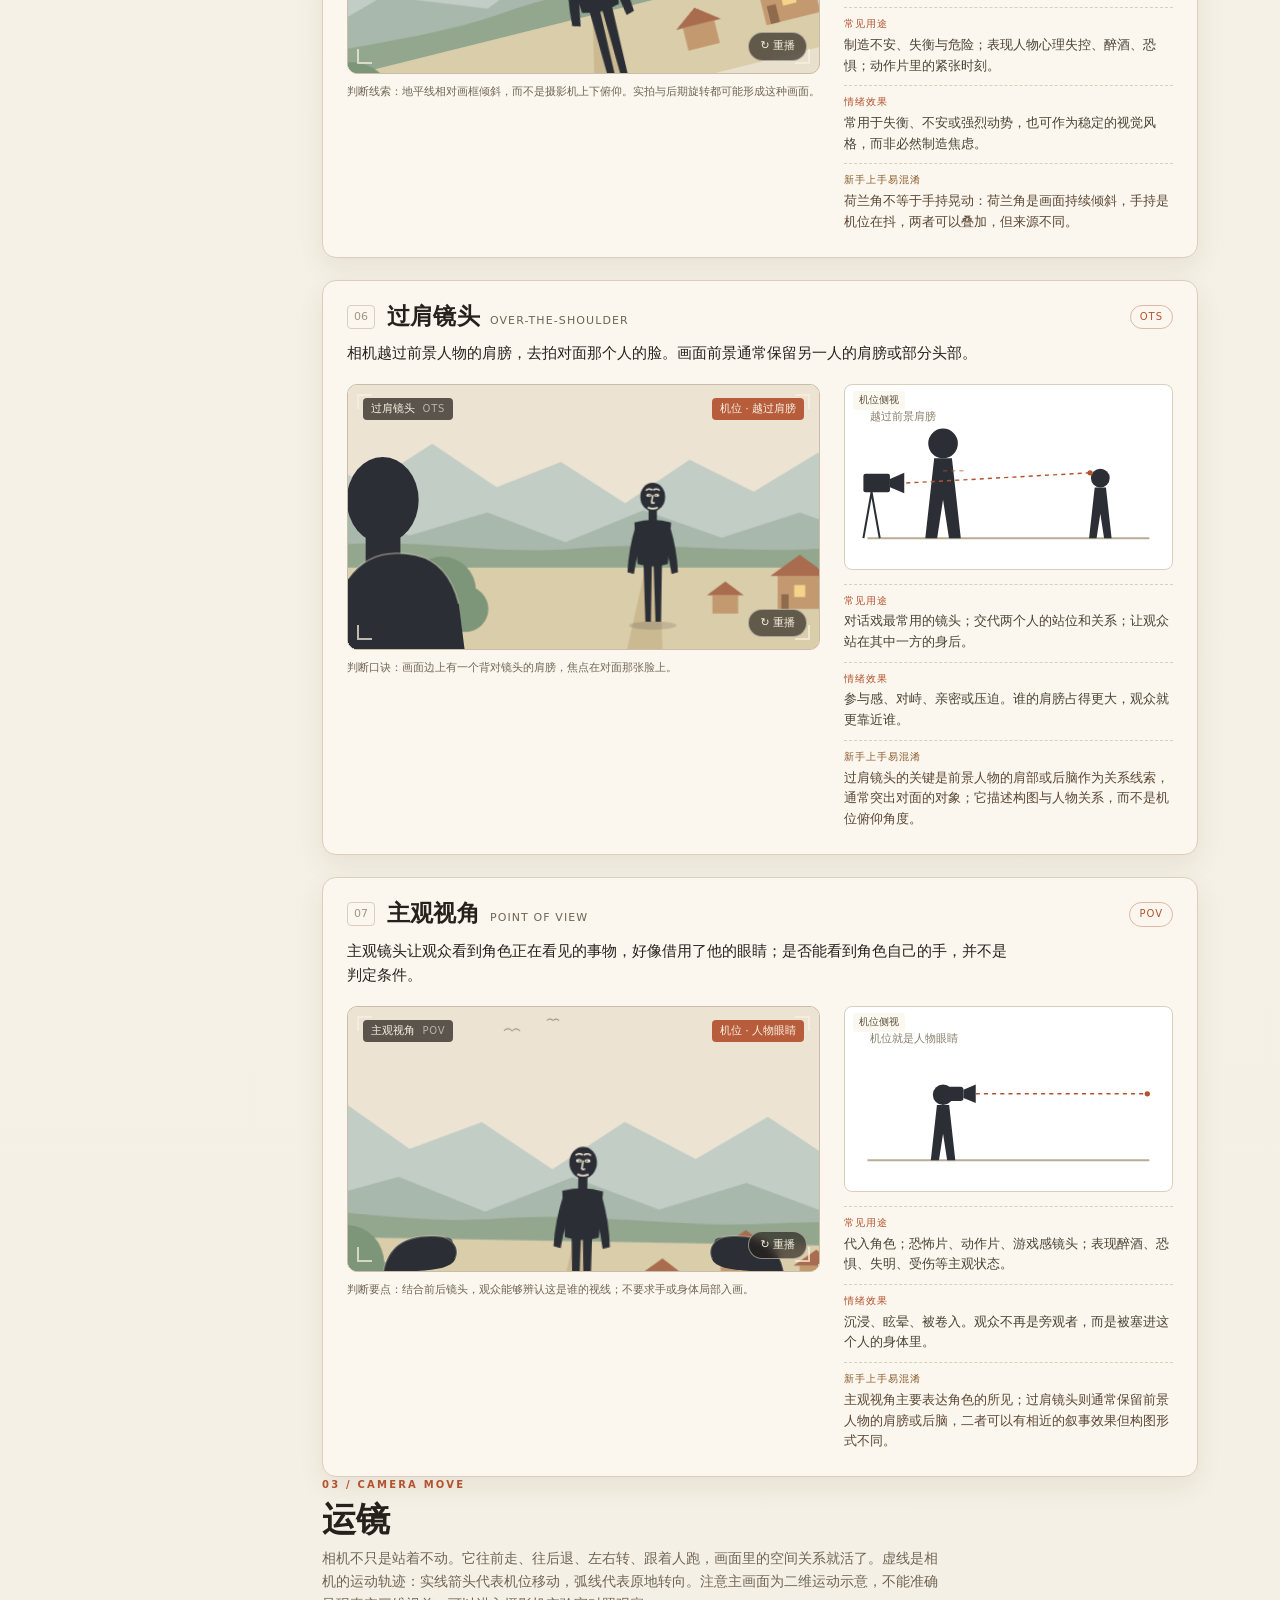
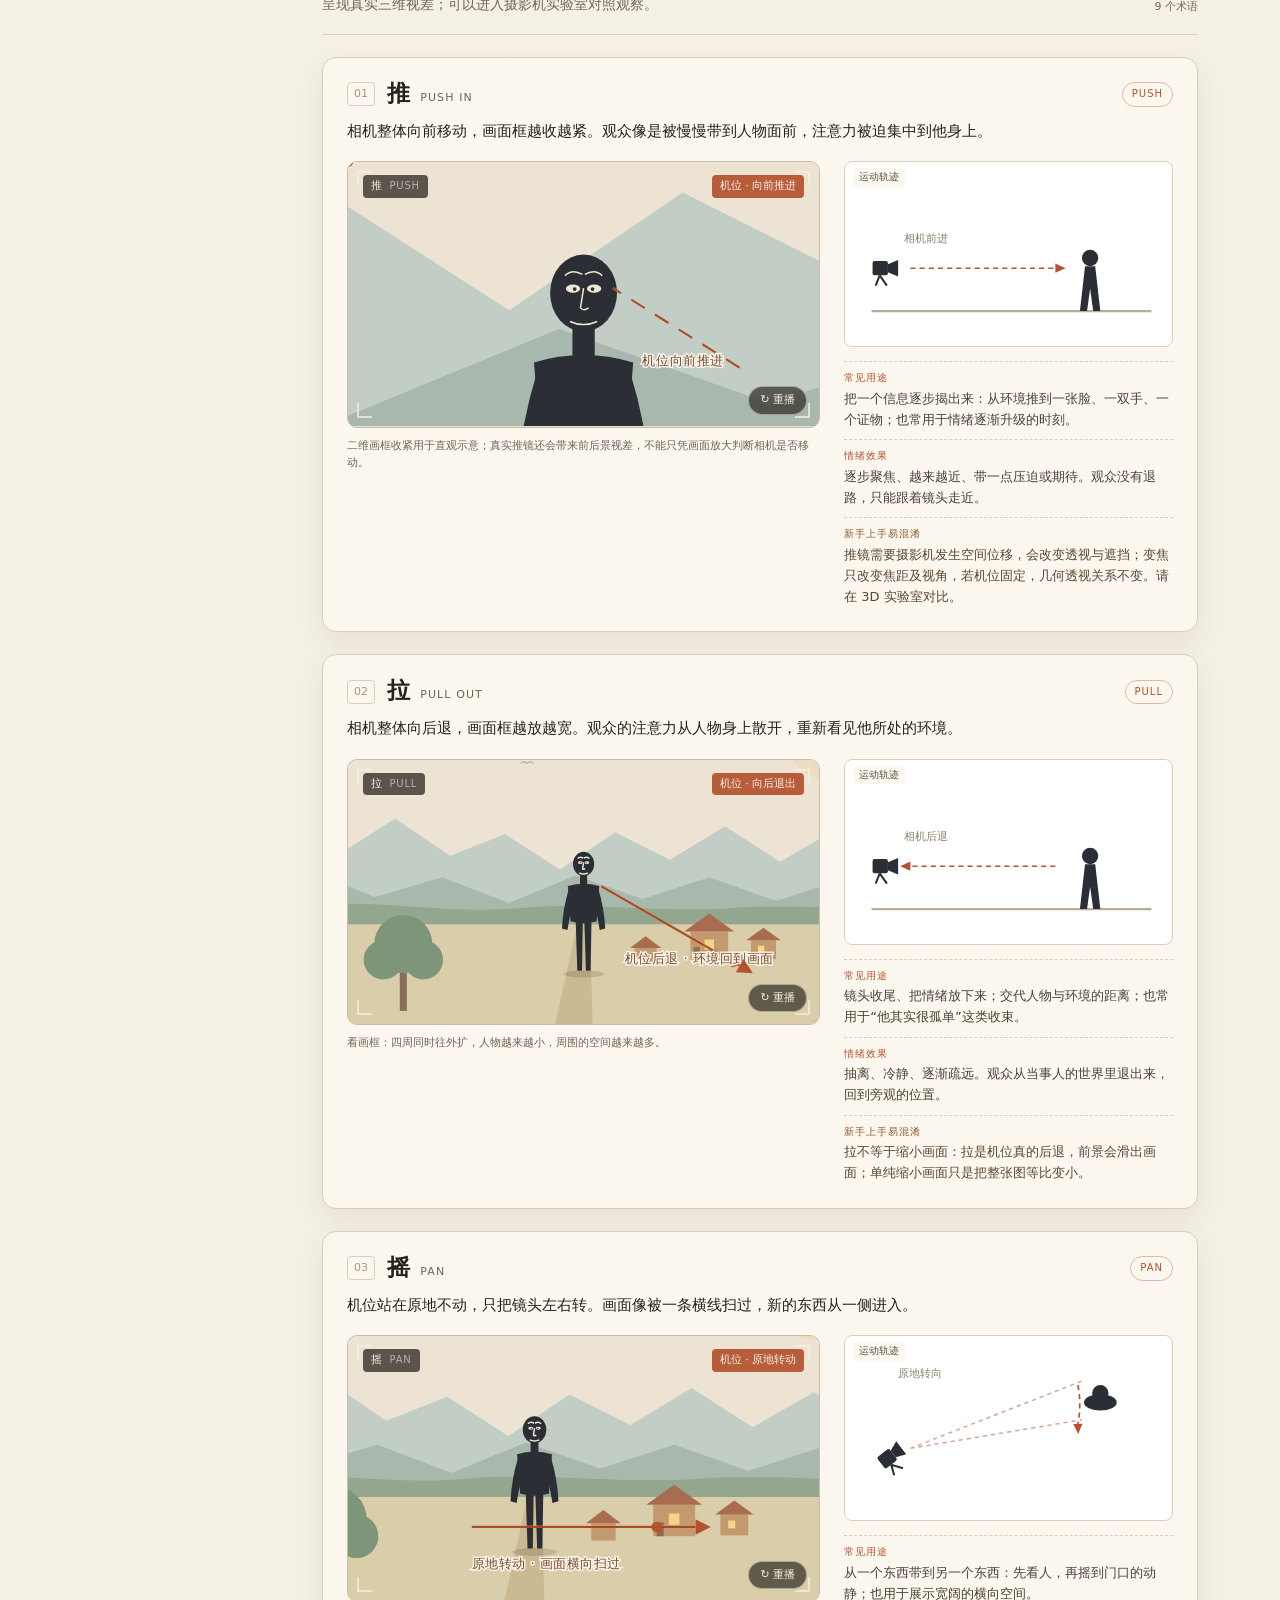
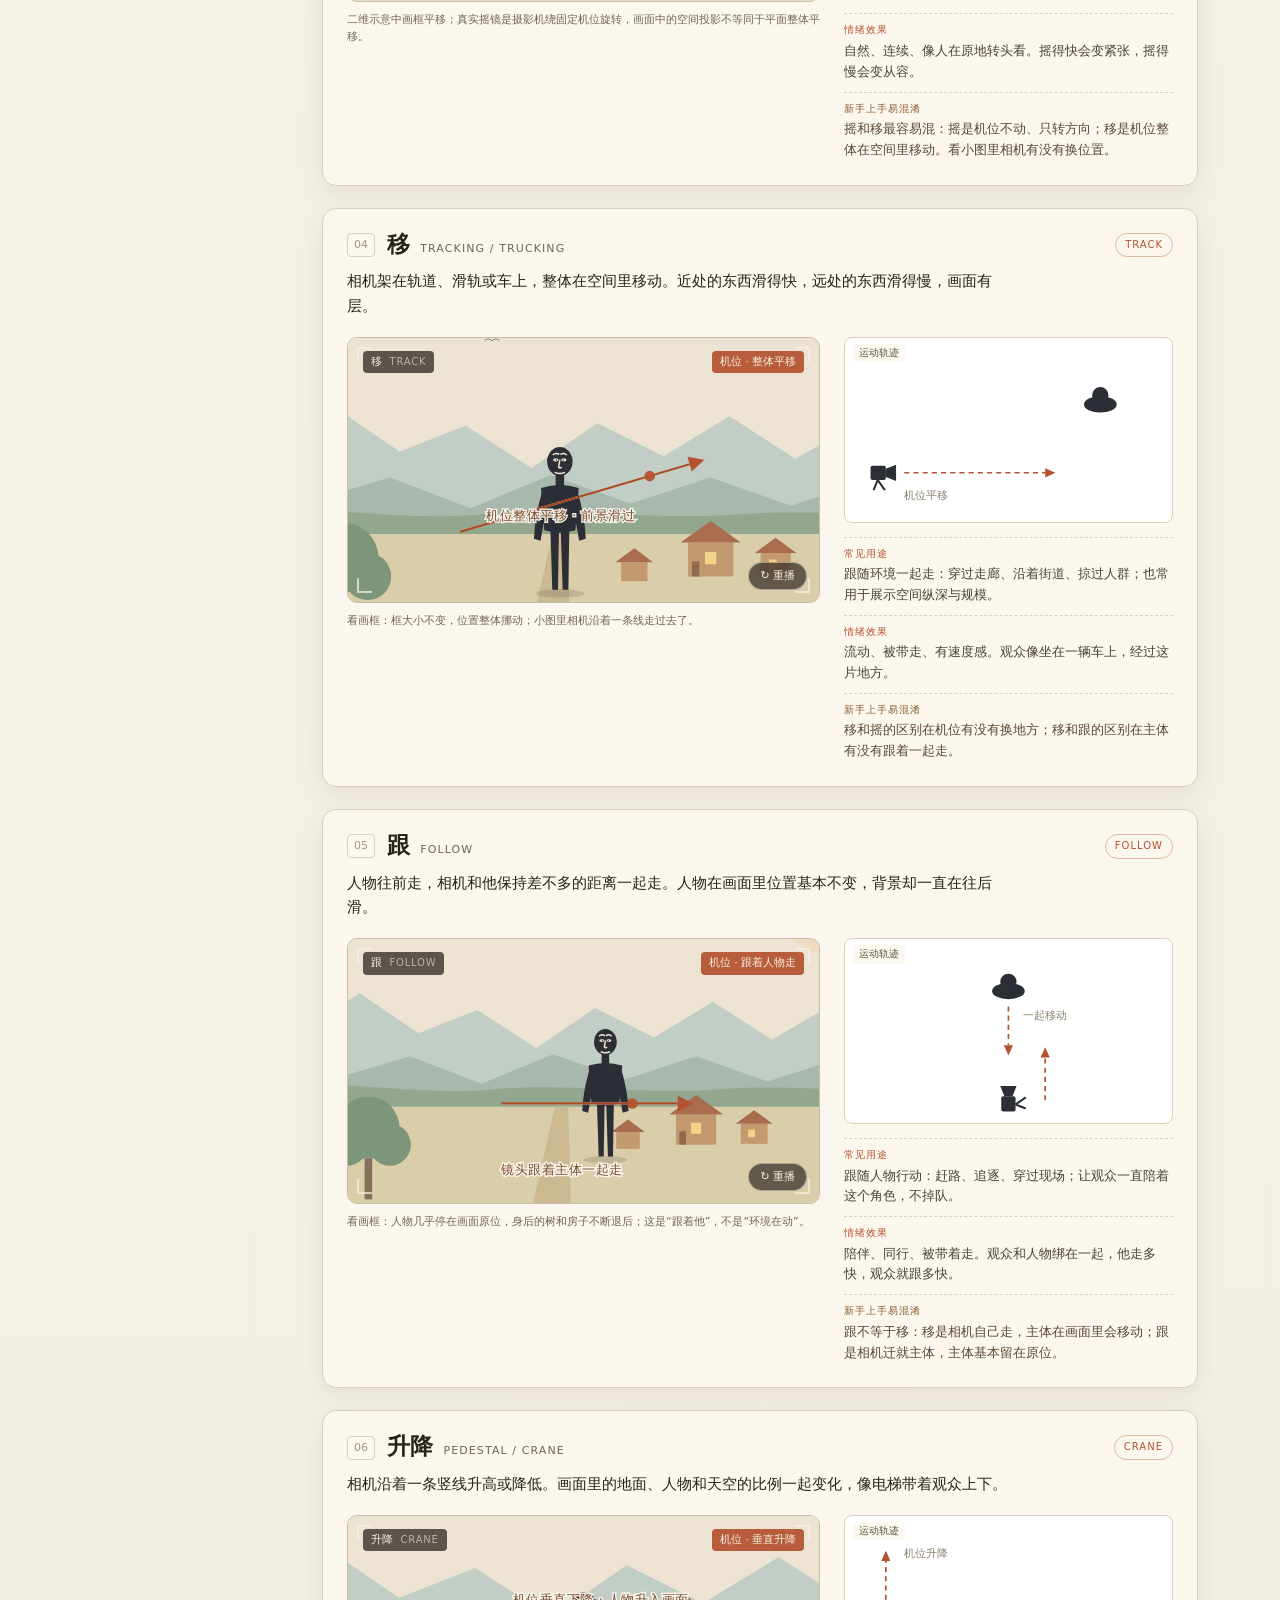
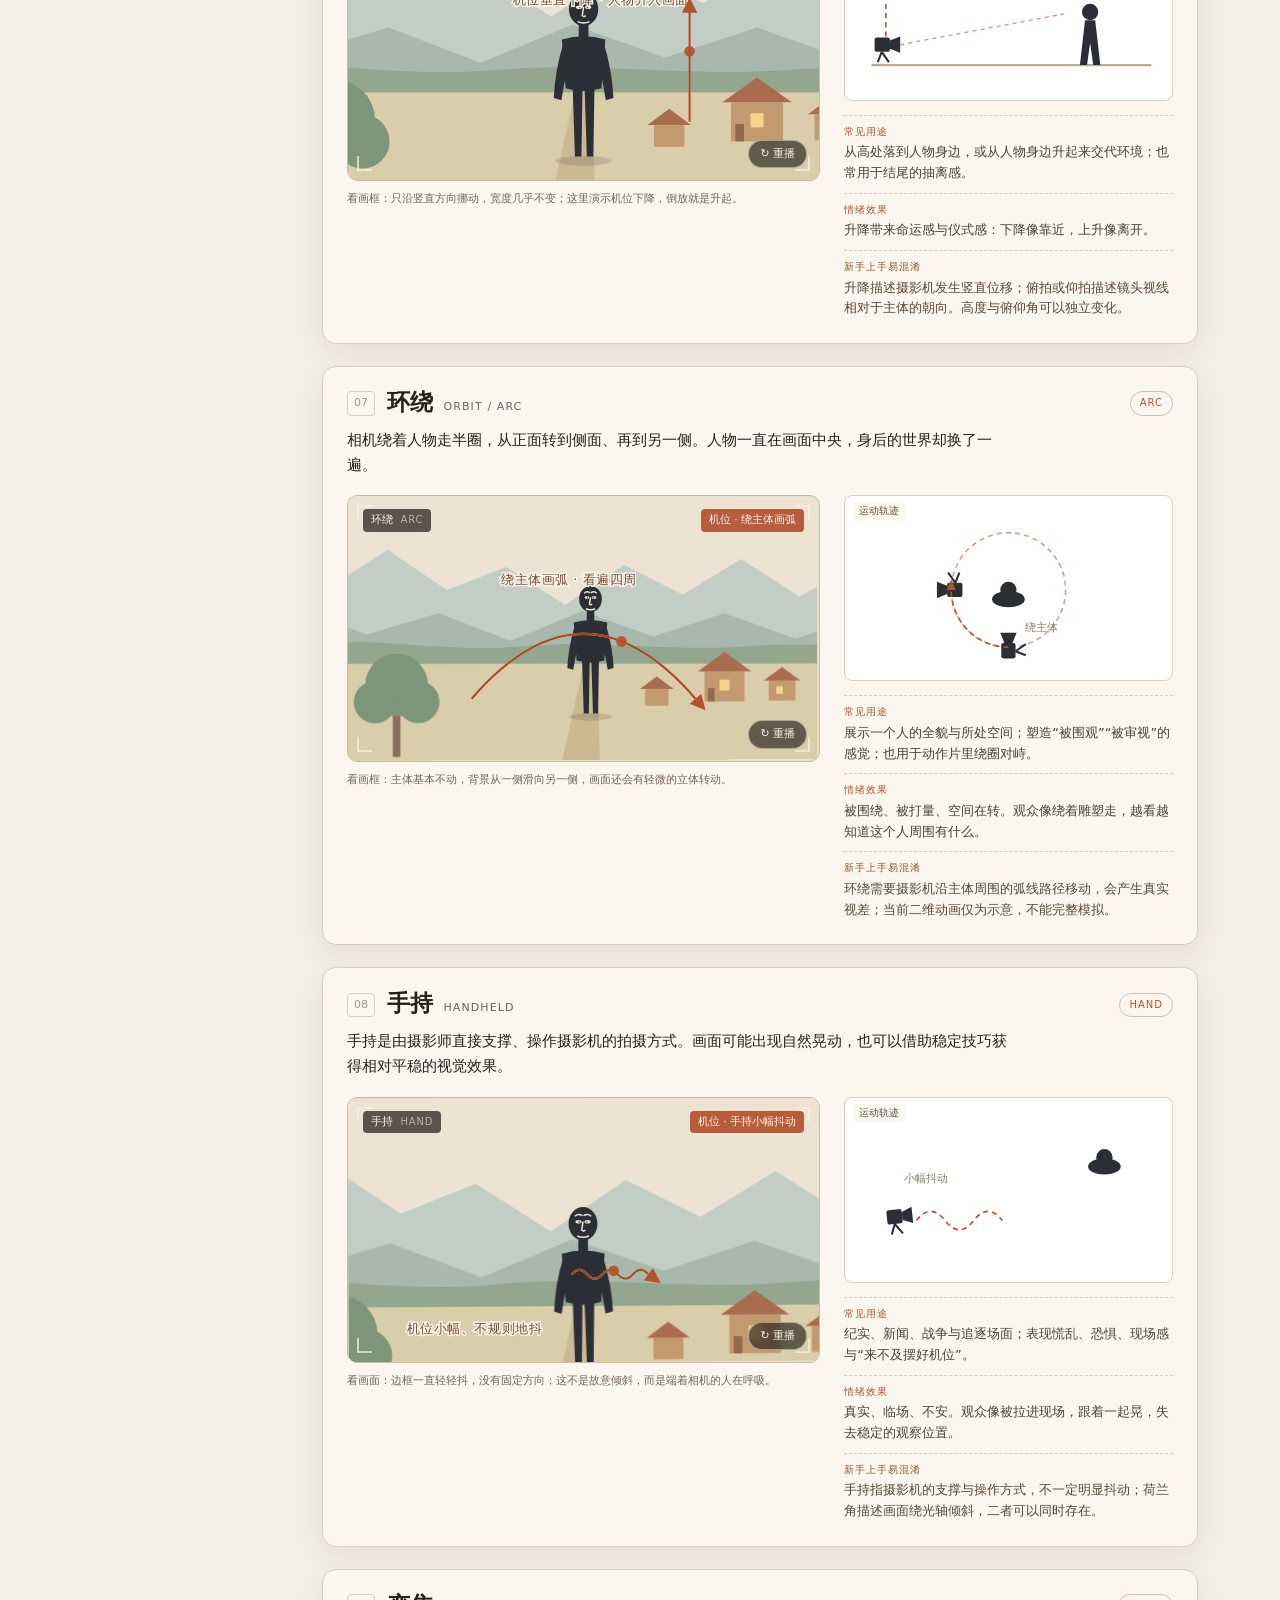
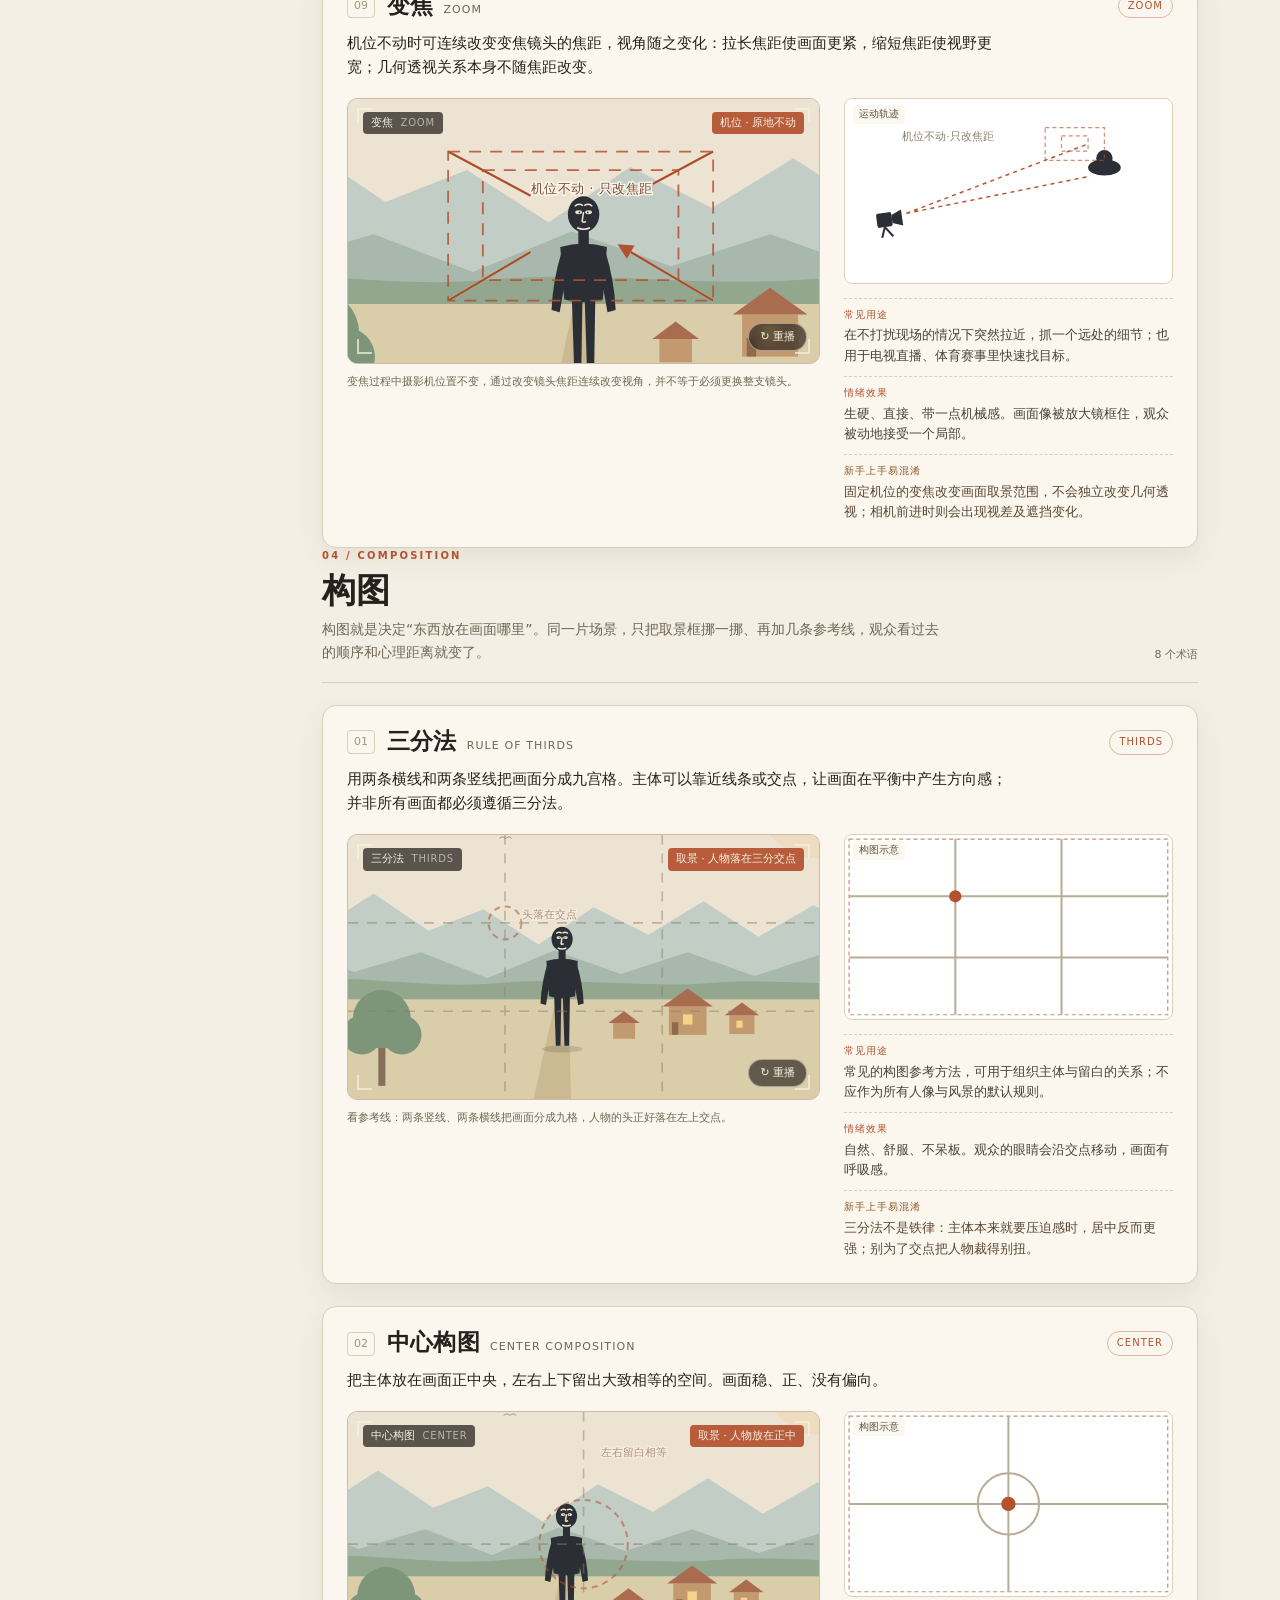
==== commit 4a9498ad: "feat(v0.2): integrate concept checks and tags into index.html" ====
--- a/index.html
+++ b/index.html
@@ -25,10 +25,11 @@
 <main class="layout">
   <aside class="rail">
     <div id="rail-nav"></div>
-    <p class="rail-note">六个分区已全部可用：景别、机位角度、运镜、构图、灯光、转场。每张卡片都能点画面重播。</p>
+    <p class="rail-note">六章词典保留原浏览结构；新增知识维度标签与易混淆概念练习。动画可点击重播。</p>
   </aside>
 
   <div class="content">
+    <section class="learning-section" id="learning" aria-label="易混淆概念理解检查"></section>
     <section class="section" id="section-shots">
       <div class="section-head">
         <div>
@@ -62,6 +63,7 @@
 <script src="js/data/frame.js"></script>
 <script src="js/data/light.js"></script>
 <script src="js/data/edit.js"></script>
+<script src="js/learning.js"></script>
 <script src="js/section.js"></script>
 <script src="js/card.js"></script>
 <script src="js/demos/angles.js"></script>
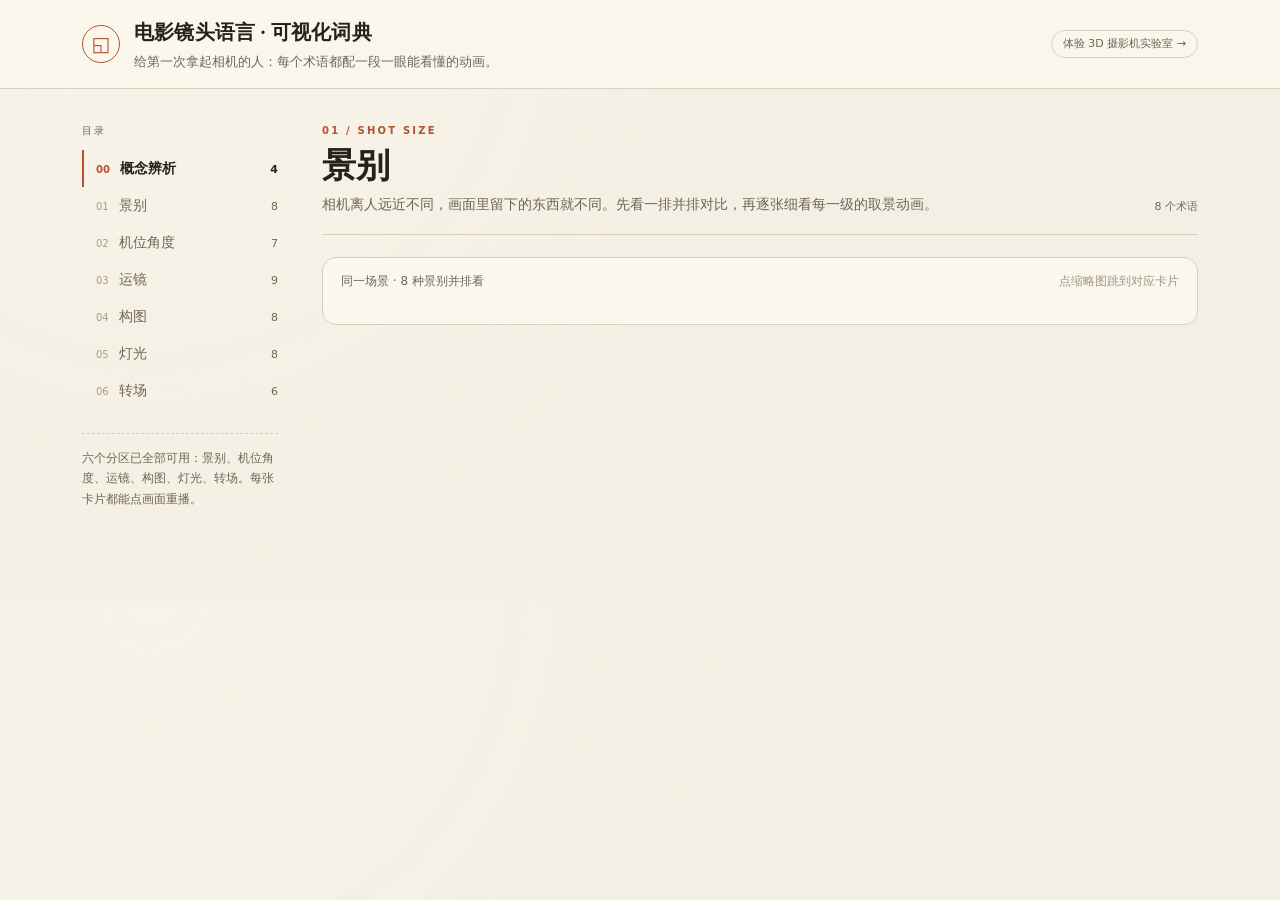
==== commit 2b511818: "fix: improve camera lab demonstrations and error handling" ====
--- a/index.html
+++ b/index.html
@@ -5,6 +5,7 @@
 <meta name="viewport" content="width=device-width, initial-scale=1">
 <title>电影镜头语言 · 可视化词典</title>
 <meta name="description" content="给零基础新手的电影镜头语言可视化词典，用动画演示景别、机位角度、运镜、构图、灯光与转场。">
+<link rel="icon" href="favicon.svg" type="image/svg+xml">
 <link rel="stylesheet" href="styles.css">
 </head>
 <body>
@@ -25,11 +26,10 @@
 <main class="layout">
   <aside class="rail">
     <div id="rail-nav"></div>
-    <p class="rail-note">六章词典保留原浏览结构；新增知识维度标签与易混淆概念练习。动画可点击重播。</p>
+    <p class="rail-note">六个分区已全部可用：景别、机位角度、运镜、构图、灯光、转场。每张卡片都能点画面重播。</p>
   </aside>
 
   <div class="content">
-    <section class="learning-section" id="learning" aria-label="易混淆概念理解检查"></section>
     <section class="section" id="section-shots">
       <div class="section-head">
         <div>
@@ -63,7 +63,6 @@
 <script src="js/data/frame.js"></script>
 <script src="js/data/light.js"></script>
 <script src="js/data/edit.js"></script>
-<script src="js/learning.js"></script>
 <script src="js/section.js"></script>
 <script src="js/card.js"></script>
 <script src="js/demos/angles.js"></script>
--- a/styles.css
+++ b/styles.css
@@ -644,3 +644,93 @@
   .card { padding: 16px; }
   .future-grid { grid-template-columns: 1fr; }
 }
+
+
+/* ---------- V0.2: concept facets and micro-lessons ---------- */
+.learning-section {
+  scroll-margin-top: 92px;
+  margin-bottom: 54px;
+  padding: 22px 24px;
+  border: 1px solid var(--line);
+  border-radius: var(--radius);
+  background: var(--paper-2);
+}
+.learning-head {
+  display: flex;
+  justify-content: space-between;
+  gap: 14px;
+  align-items: flex-start;
+  padding-bottom: 16px;
+  border-bottom: 1px solid var(--line);
+  margin-bottom: 18px;
+}
+.learning-title { font-size: 28px; }
+.learning-desc { font-size: 13px; color: var(--muted); max-width: 58ch; margin: 8px 0 0; }
+.learning-progress {
+  flex: none;
+  font-variant-numeric: tabular-nums;
+  font-size: 12px;
+  color: var(--green);
+  padding: 5px 10px;
+  border-radius: 99px;
+  border: 1px solid #b5c5b9;
+  background: #f1f6f1;
+  margin: 4px 0;
+}
+.learning-grid { display: grid; grid-template-columns: repeat(2, minmax(0, 1fr)); gap: 13px; }
+.learning-card { min-width: 0; border: 1px solid var(--line); border-radius: 11px; padding: 16px; background: #fffdf8; }
+.learning-card-title { font-family: inherit; font-size: 15px; margin: 0 0 8px; color: var(--rust); }
+.learning-question { font-size: 14px; line-height: 1.58; margin: 0 0 12px; min-height: 66px; }
+.learning-choices { display: grid; gap: 7px; }
+.learning-choice,
+.learning-reset {
+  font: inherit;
+  font-size: 12px;
+  line-height: 1.5;
+  text-align: left;
+  border: 1px solid #dfd5c6;
+  background: #f9f5ec;
+  color: var(--ink);
+  border-radius: 7px;
+  cursor: pointer;
+  padding: 8px 10px;
+  transition: border-color .16s, background .16s;
+}
+.learning-choice:hover { border-color: var(--green); }
+.learning-choice[data-result="correct"] { border-color: #678978; background: #edf5f0; }
+.learning-choice[data-result="incorrect"] { border-color: #bd8268; background: #f9ece7; }
+.learning-choice:focus-visible,
+.learning-reset:focus-visible,
+.learning-links a:focus-visible { outline: 3px solid var(--rust); outline-offset: 2px; }
+.learning-feedback { font-size: 12px; padding: 10px 11px; margin: 11px 0 0; background: #edf5f0; border-radius: 8px; }
+.learning-feedback[data-result="incorrect"] { background: #fbf1e9; }
+.learning-feedback[hidden] { display: none; }
+.learning-links { display: flex; flex-wrap: wrap; gap: 7px 12px; margin-top: 13px; }
+.learning-links a { color: var(--green); font-size: 12px; text-decoration-thickness: 1px; text-underline-offset: 3px; }
+.learning-footer { display: flex; align-items: center; justify-content: space-between; gap: 14px; margin-top: 16px; }
+.learning-footer p { font-size: 11px; color: var(--muted); margin: 0; }
+.learning-reset { flex: none; border-color: var(--green); color: var(--green); font-weight: 600; padding: 7px 12px; }
+.facet-row {
+  display: flex;
+  flex-wrap: wrap;
+  align-items: center;
+  gap: 6px;
+  font-size: 11px;
+  color: var(--muted);
+  margin: 10px 0 0;
+}
+.facet-row b { font-size: 11px; font-weight: 500; color: var(--green); background: #e7eee8; border-radius: 5px; padding: 2px 6px; }
+.facet-row i { font-style: normal; color: #a4aa9e; }
+@media (max-width: 960px) {
+  .learning-head { flex-wrap: wrap; }
+}
+@media (max-width: 700px) {
+  .learning-section { padding: 16px; }
+  .learning-grid { grid-template-columns: 1fr; }
+  .learning-question { min-height: 0; }
+  .learning-title { font-size: 24px; }
+  .learning-footer { align-items: flex-start; }
+}
+@media (prefers-reduced-motion: reduce) {
+  .learning-choice, .learning-reset { transition: none; }
+}
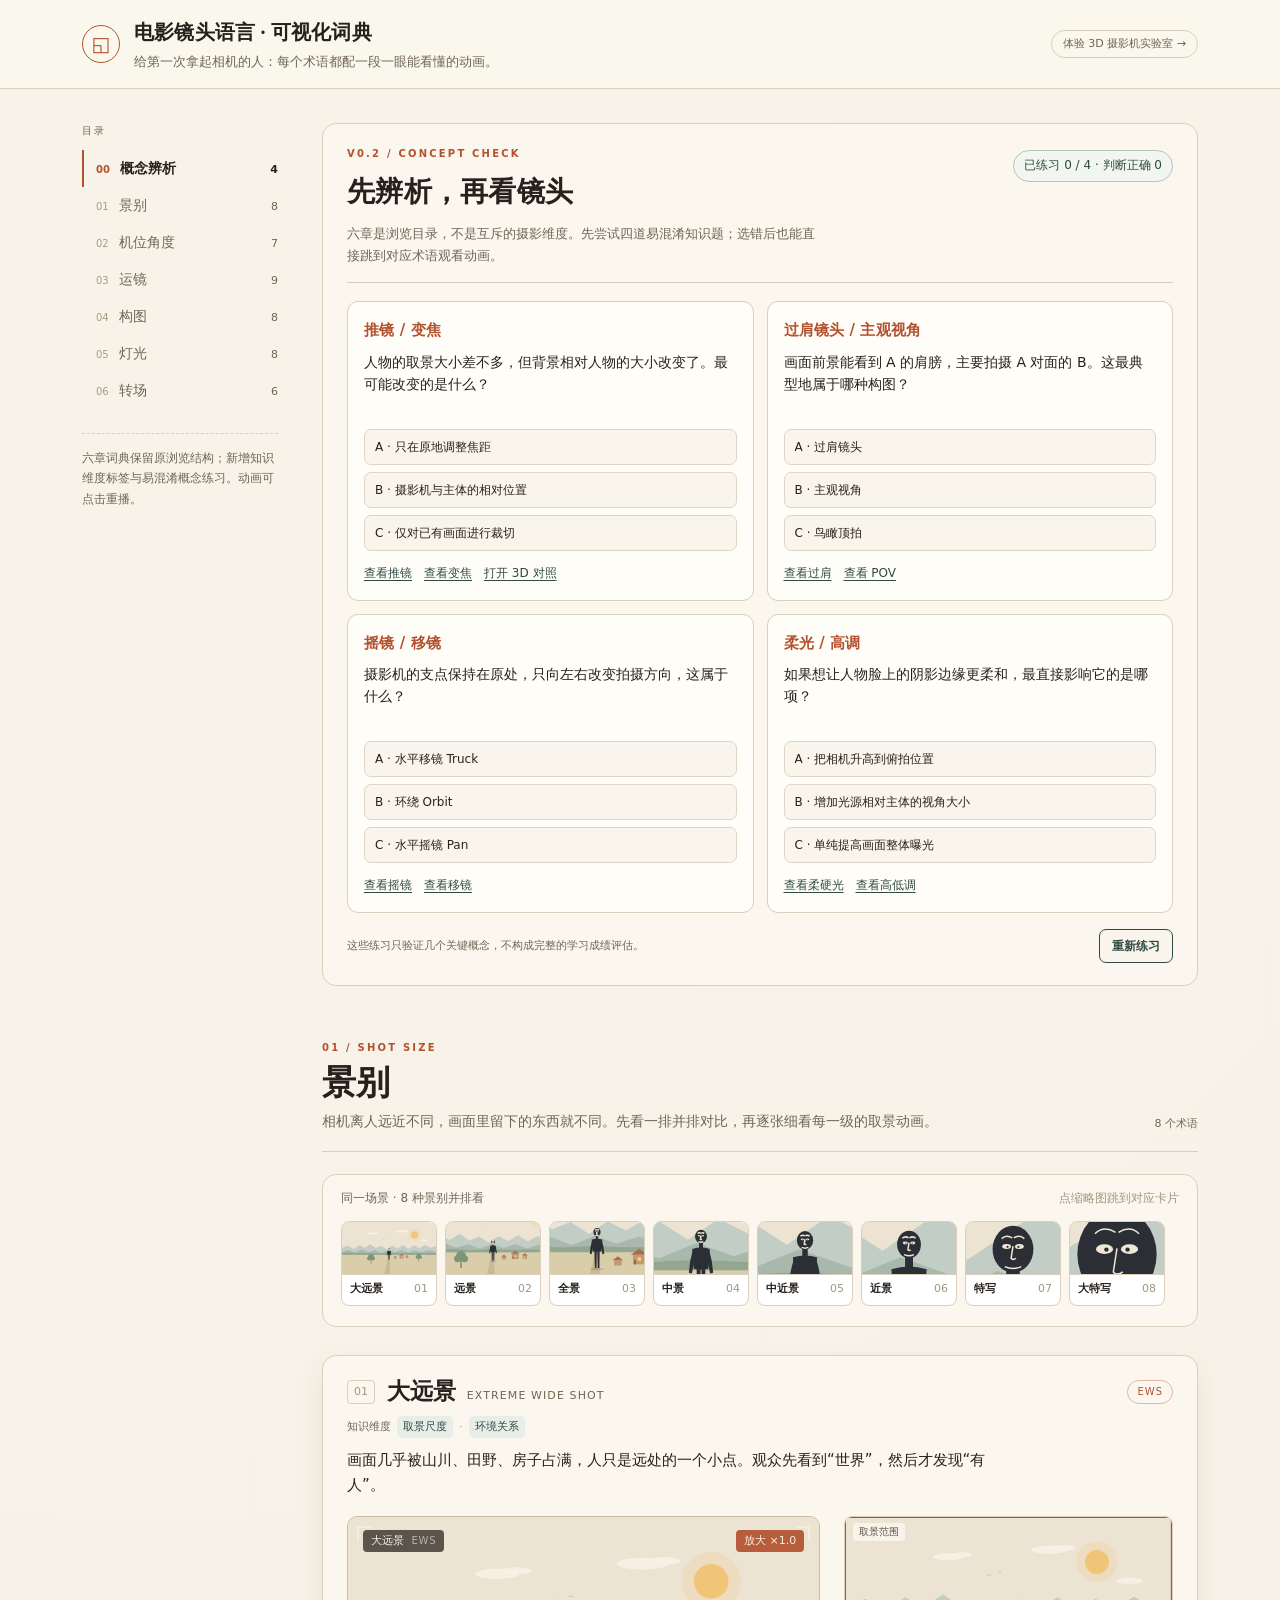
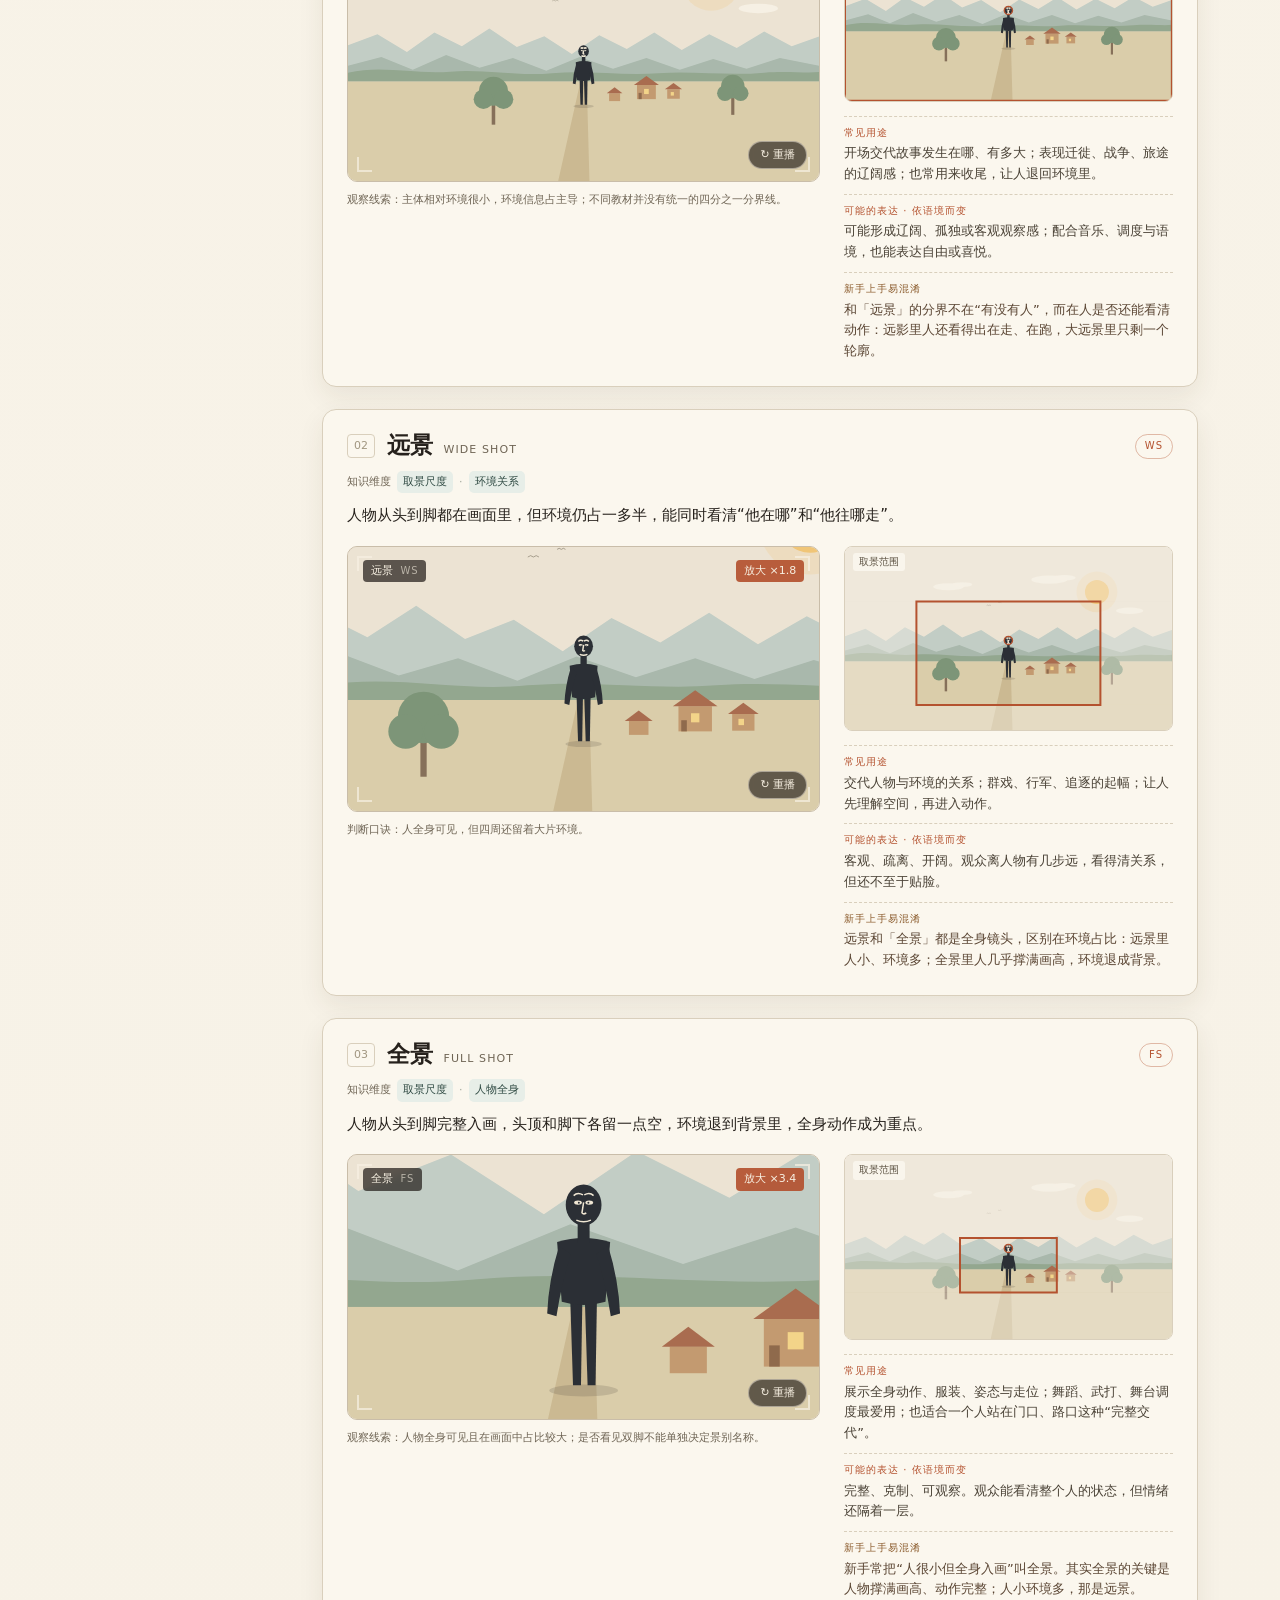
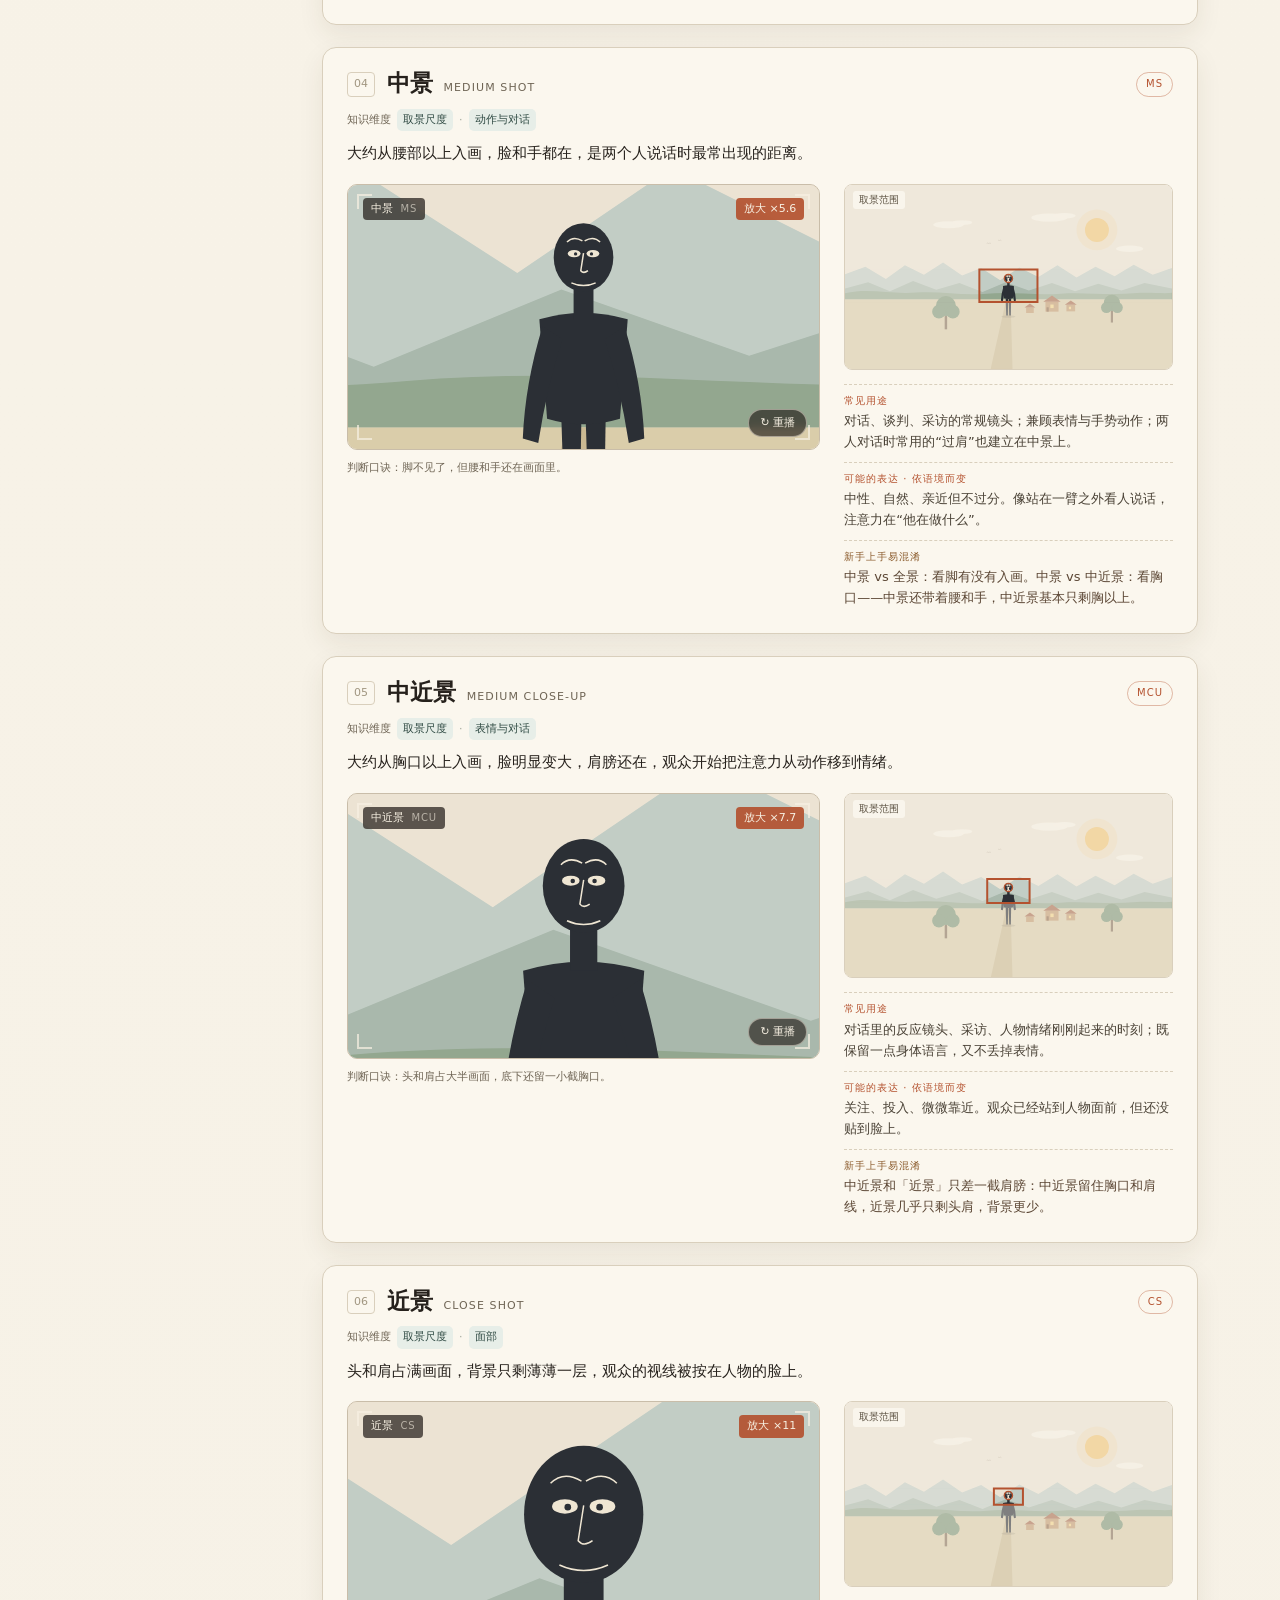
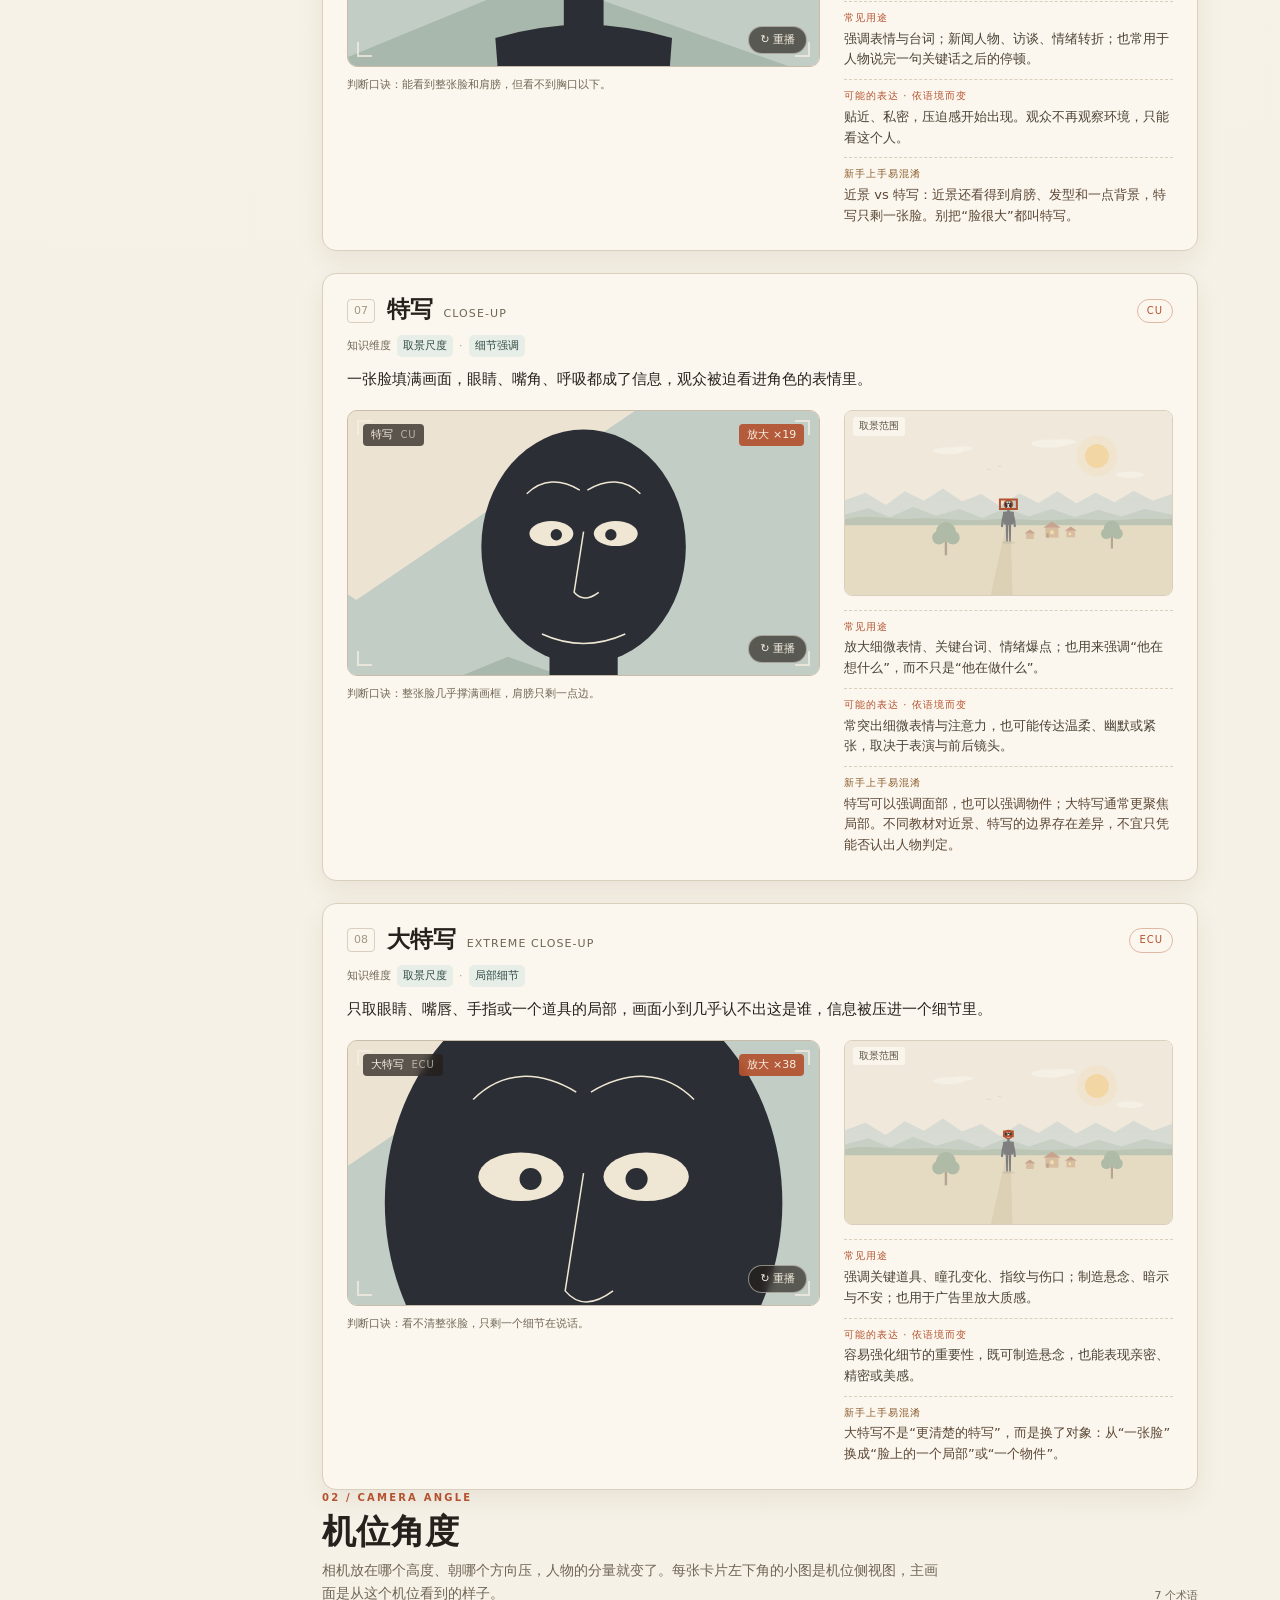
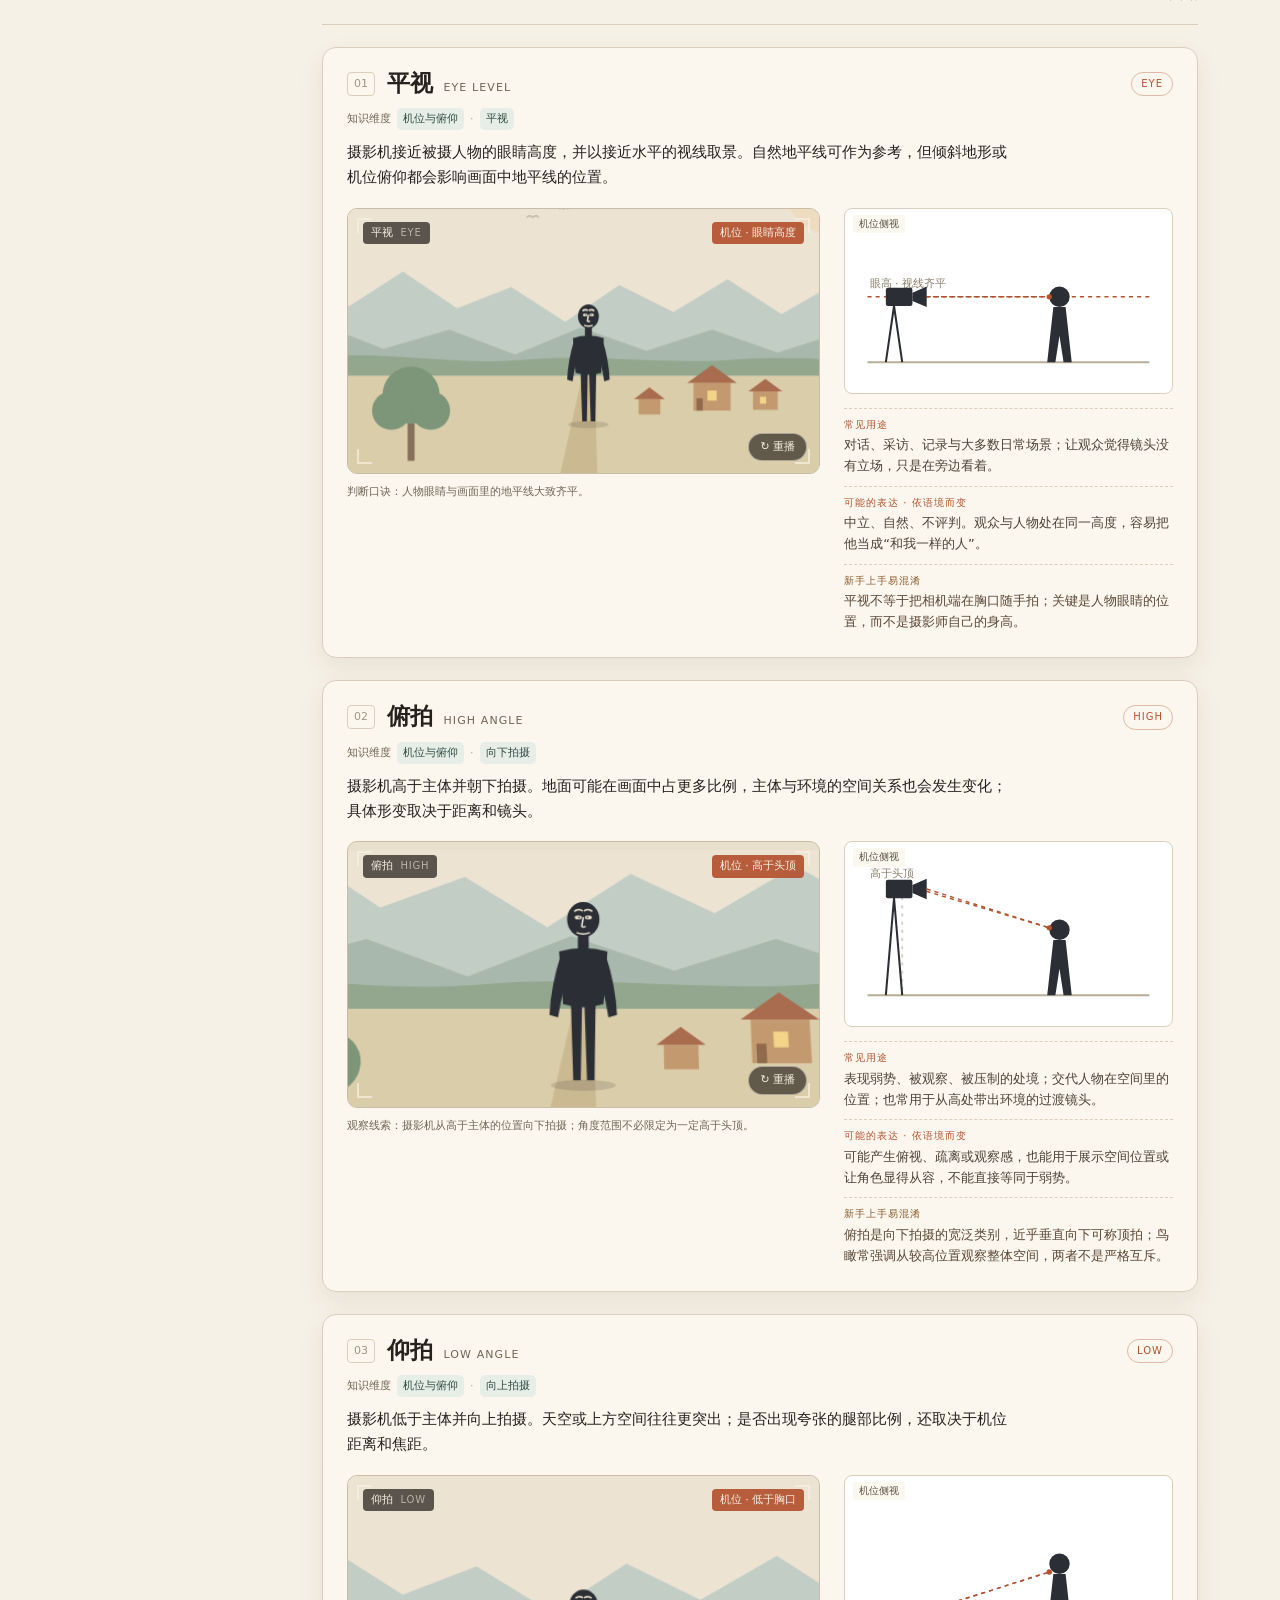
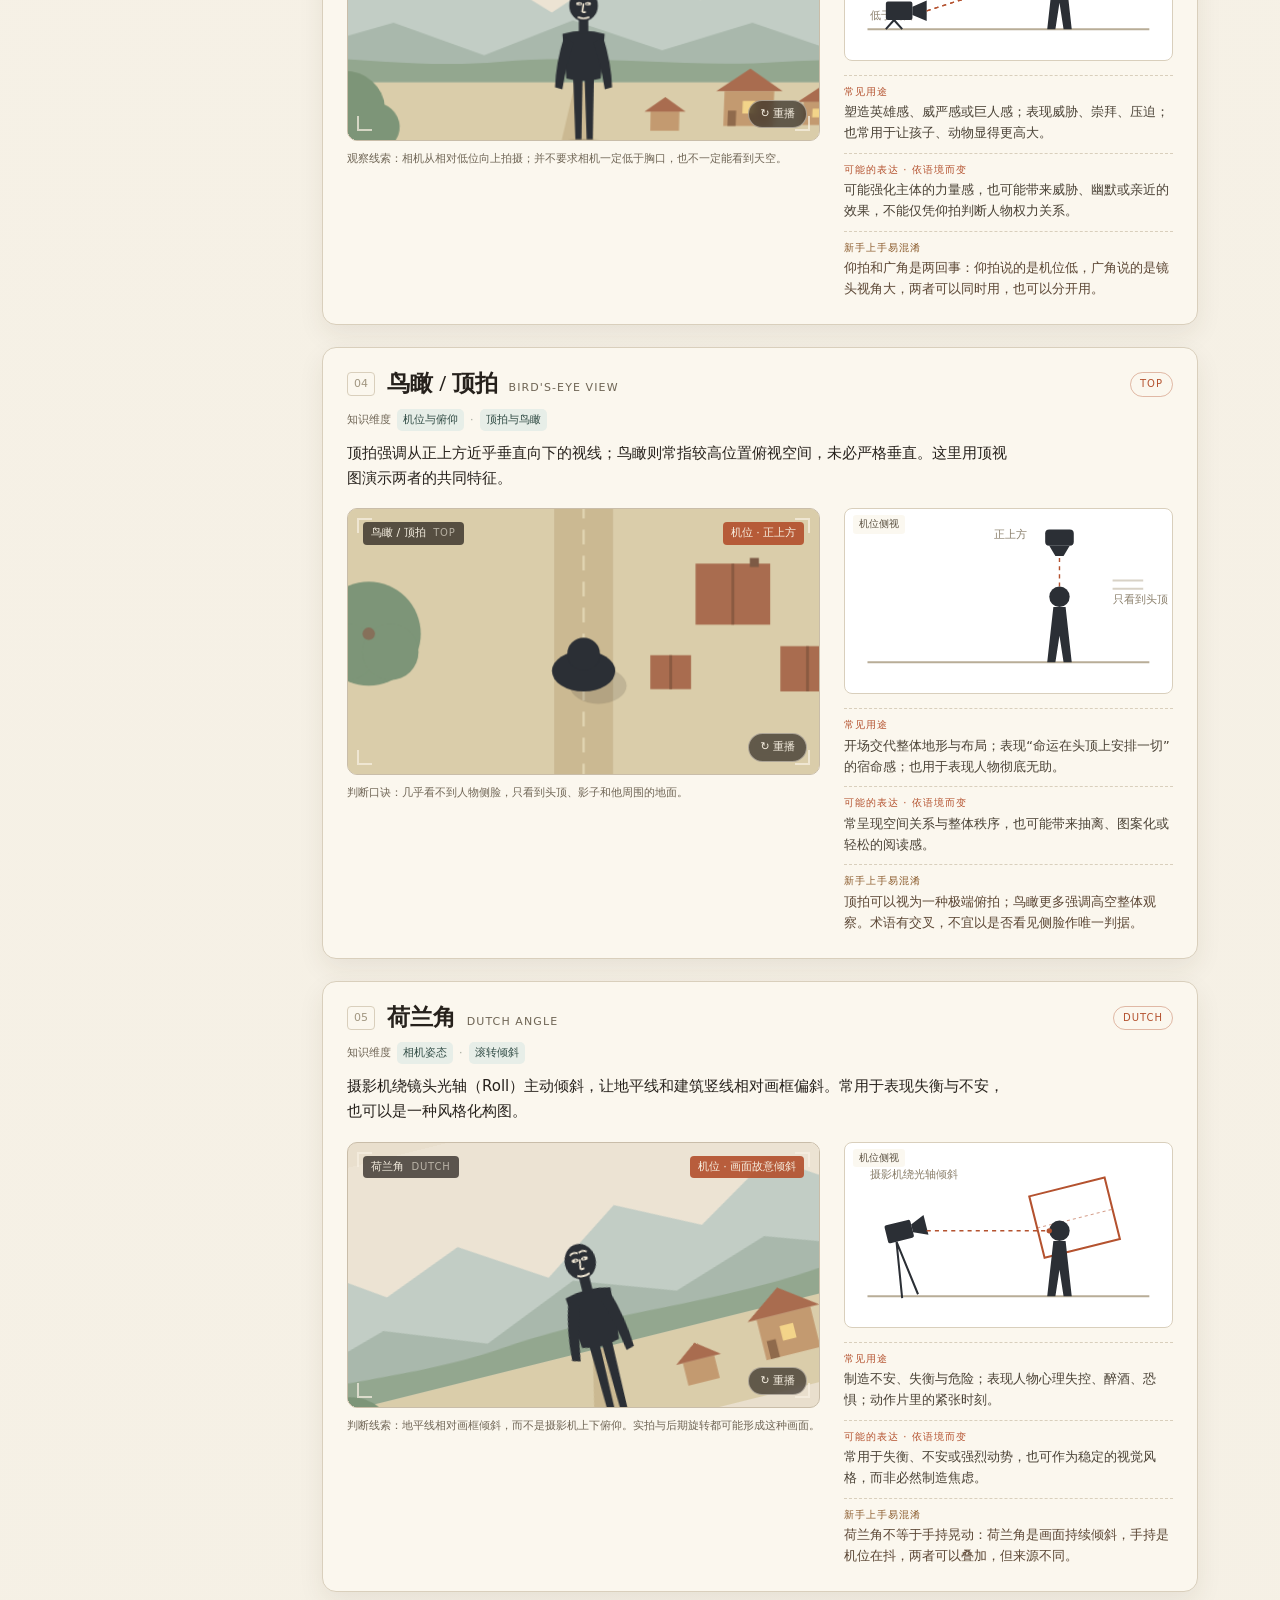
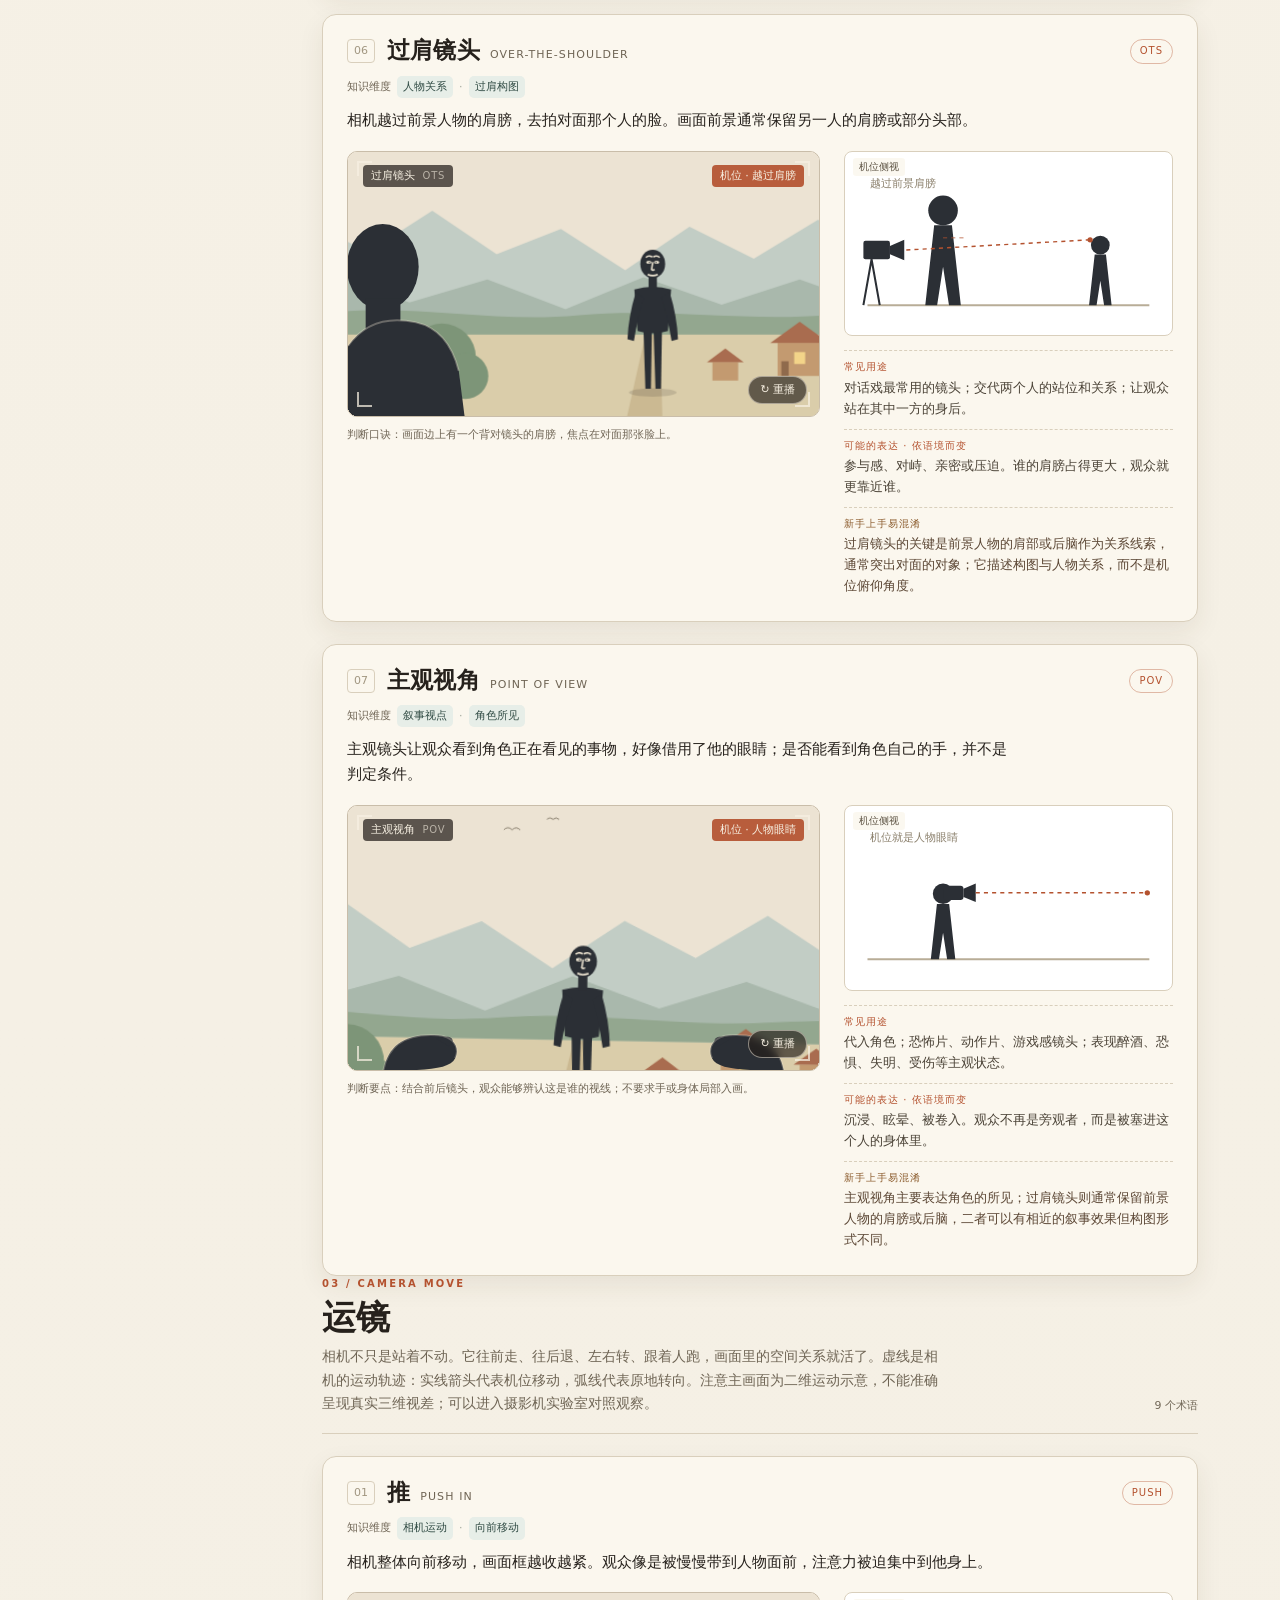
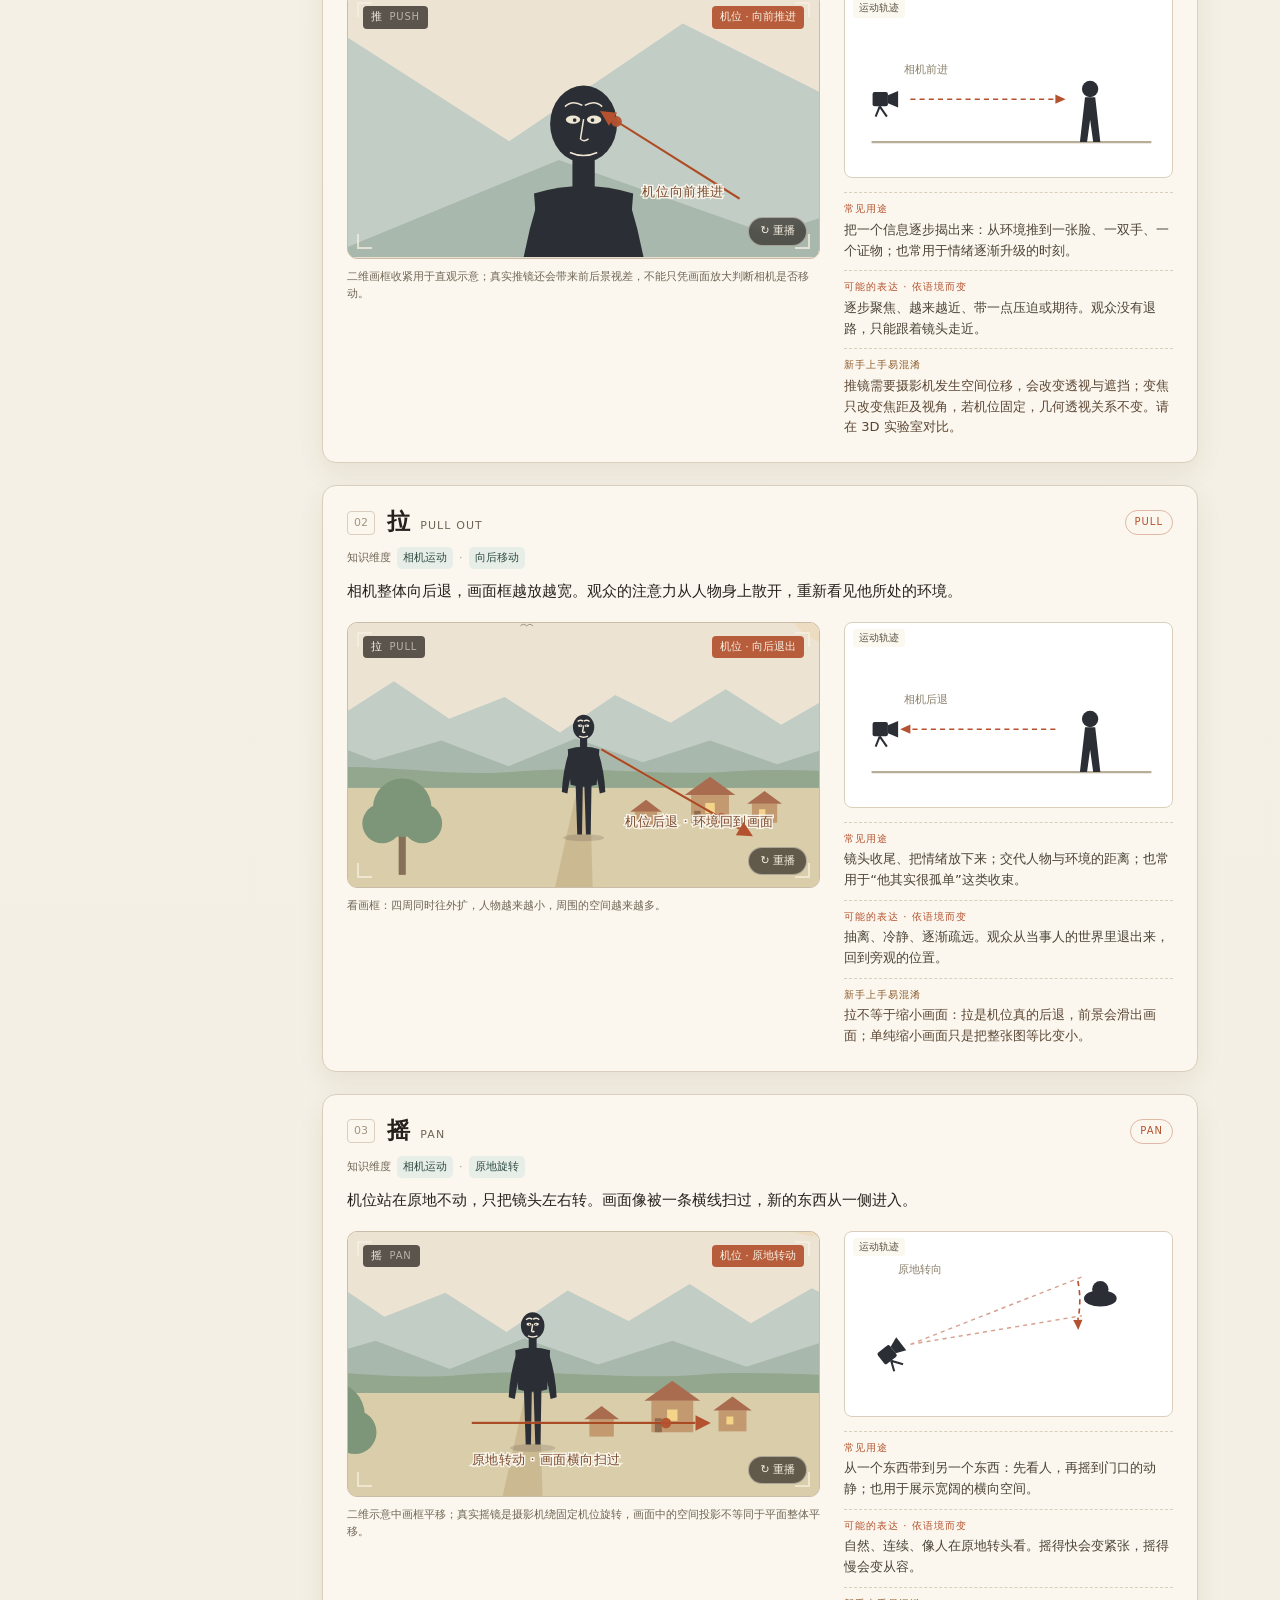
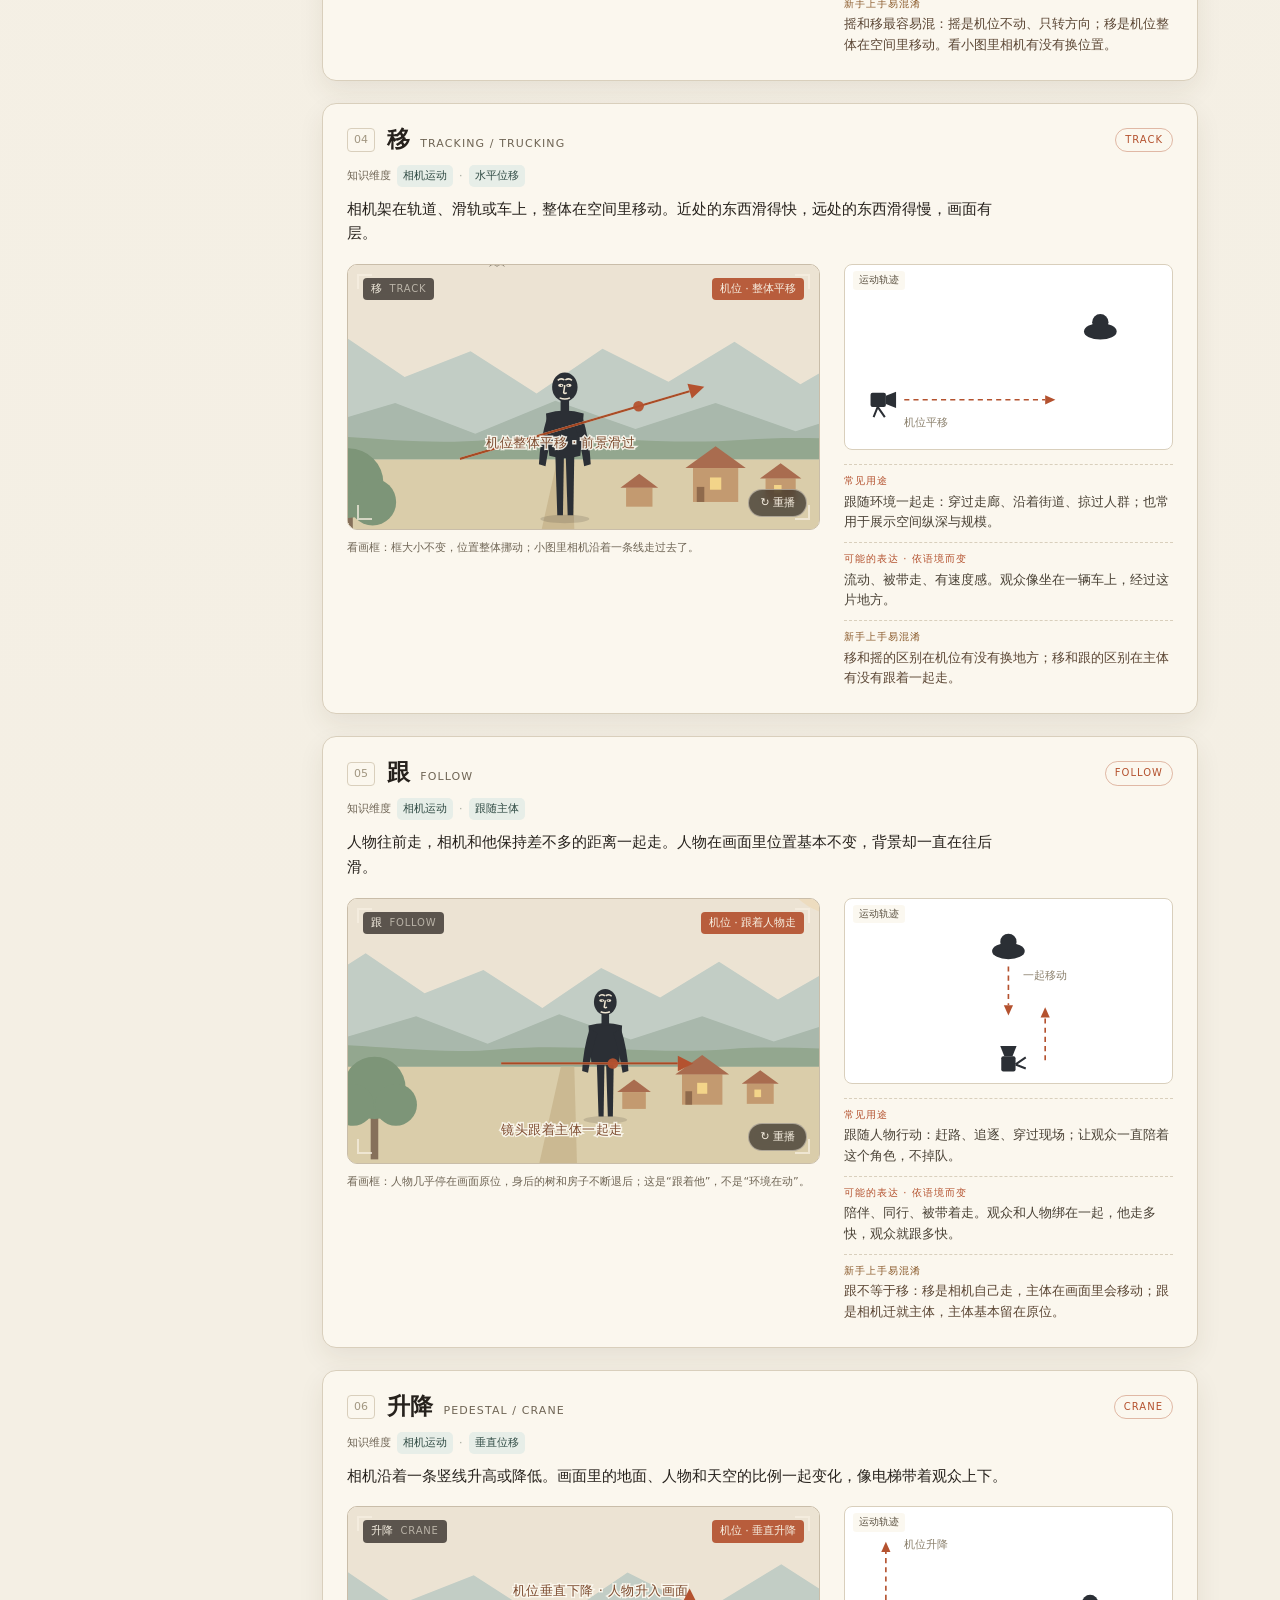
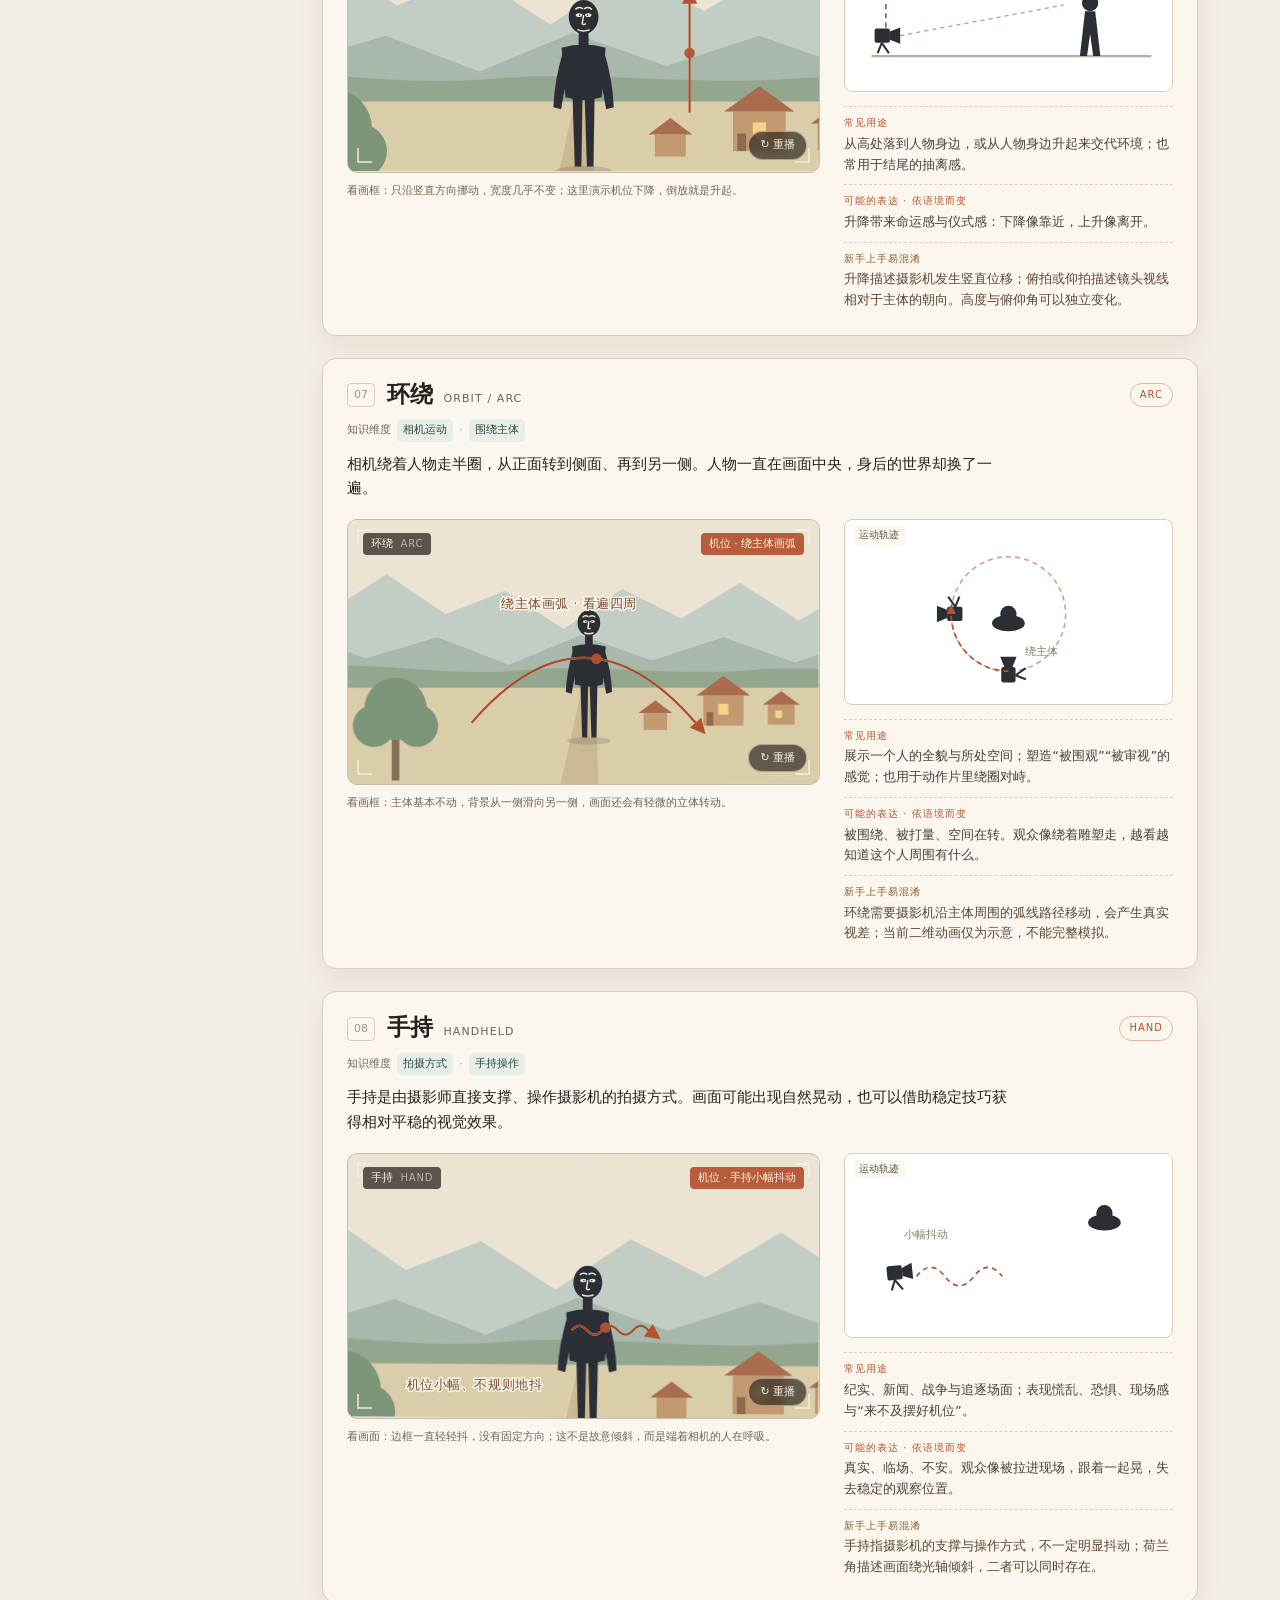
==== commit e339b3ed: "fix(v0.2): port verified camera-lab fix for index.html" ====
--- a/index.html
+++ b/index.html
@@ -26,10 +26,11 @@
 <main class="layout">
   <aside class="rail">
     <div id="rail-nav"></div>
-    <p class="rail-note">六个分区已全部可用：景别、机位角度、运镜、构图、灯光、转场。每张卡片都能点画面重播。</p>
+    <p class="rail-note">六章词典保留原浏览结构；新增知识维度标签与易混淆概念练习。动画可点击重播。</p>
   </aside>
 
   <div class="content">
+    <section class="learning-section" id="learning" aria-label="易混淆概念理解检查"></section>
     <section class="section" id="section-shots">
       <div class="section-head">
         <div>
@@ -63,6 +64,7 @@
 <script src="js/data/frame.js"></script>
 <script src="js/data/light.js"></script>
 <script src="js/data/edit.js"></script>
+<script src="js/learning.js"></script>
 <script src="js/section.js"></script>
 <script src="js/card.js"></script>
 <script src="js/demos/angles.js"></script>
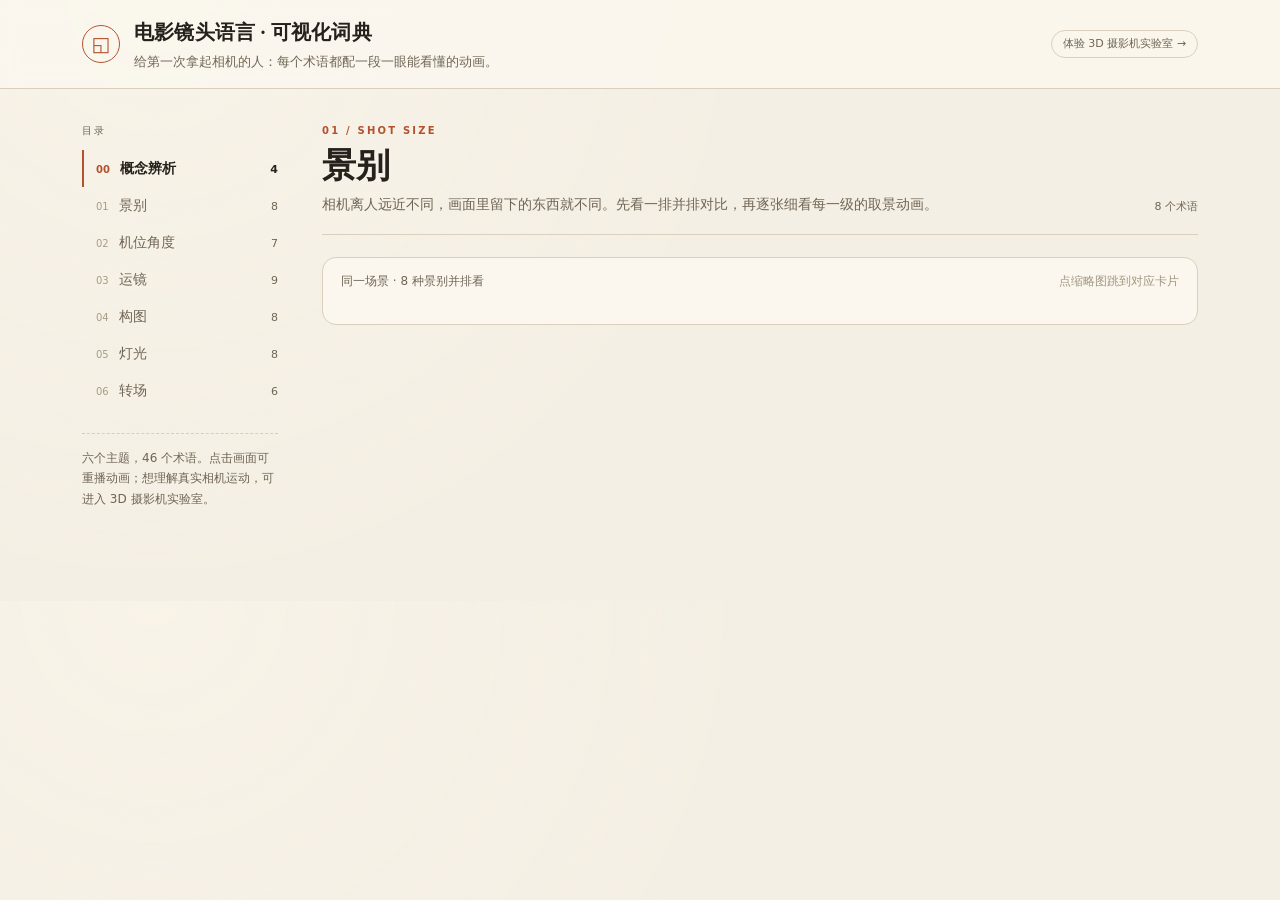
==== commit 8de81380: "refactor: remove quiz UI dependency from index.html" ====
--- a/index.html
+++ b/index.html
@@ -26,11 +26,10 @@
 <main class="layout">
   <aside class="rail">
     <div id="rail-nav"></div>
-    <p class="rail-note">六章词典保留原浏览结构；新增知识维度标签与易混淆概念练习。动画可点击重播。</p>
+    <p class="rail-note">六个主题，46 个术语。点击画面可重播动画；想理解真实相机运动，可进入 3D 摄影机实验室。</p>
   </aside>
 
   <div class="content">
-    <section class="learning-section" id="learning" aria-label="易混淆概念理解检查"></section>
     <section class="section" id="section-shots">
       <div class="section-head">
         <div>
@@ -64,7 +63,7 @@
 <script src="js/data/frame.js"></script>
 <script src="js/data/light.js"></script>
 <script src="js/data/edit.js"></script>
-<script src="js/learning.js"></script>
+<script src="js/facets.js"></script>
 <script src="js/section.js"></script>
 <script src="js/card.js"></script>
 <script src="js/demos/angles.js"></script>
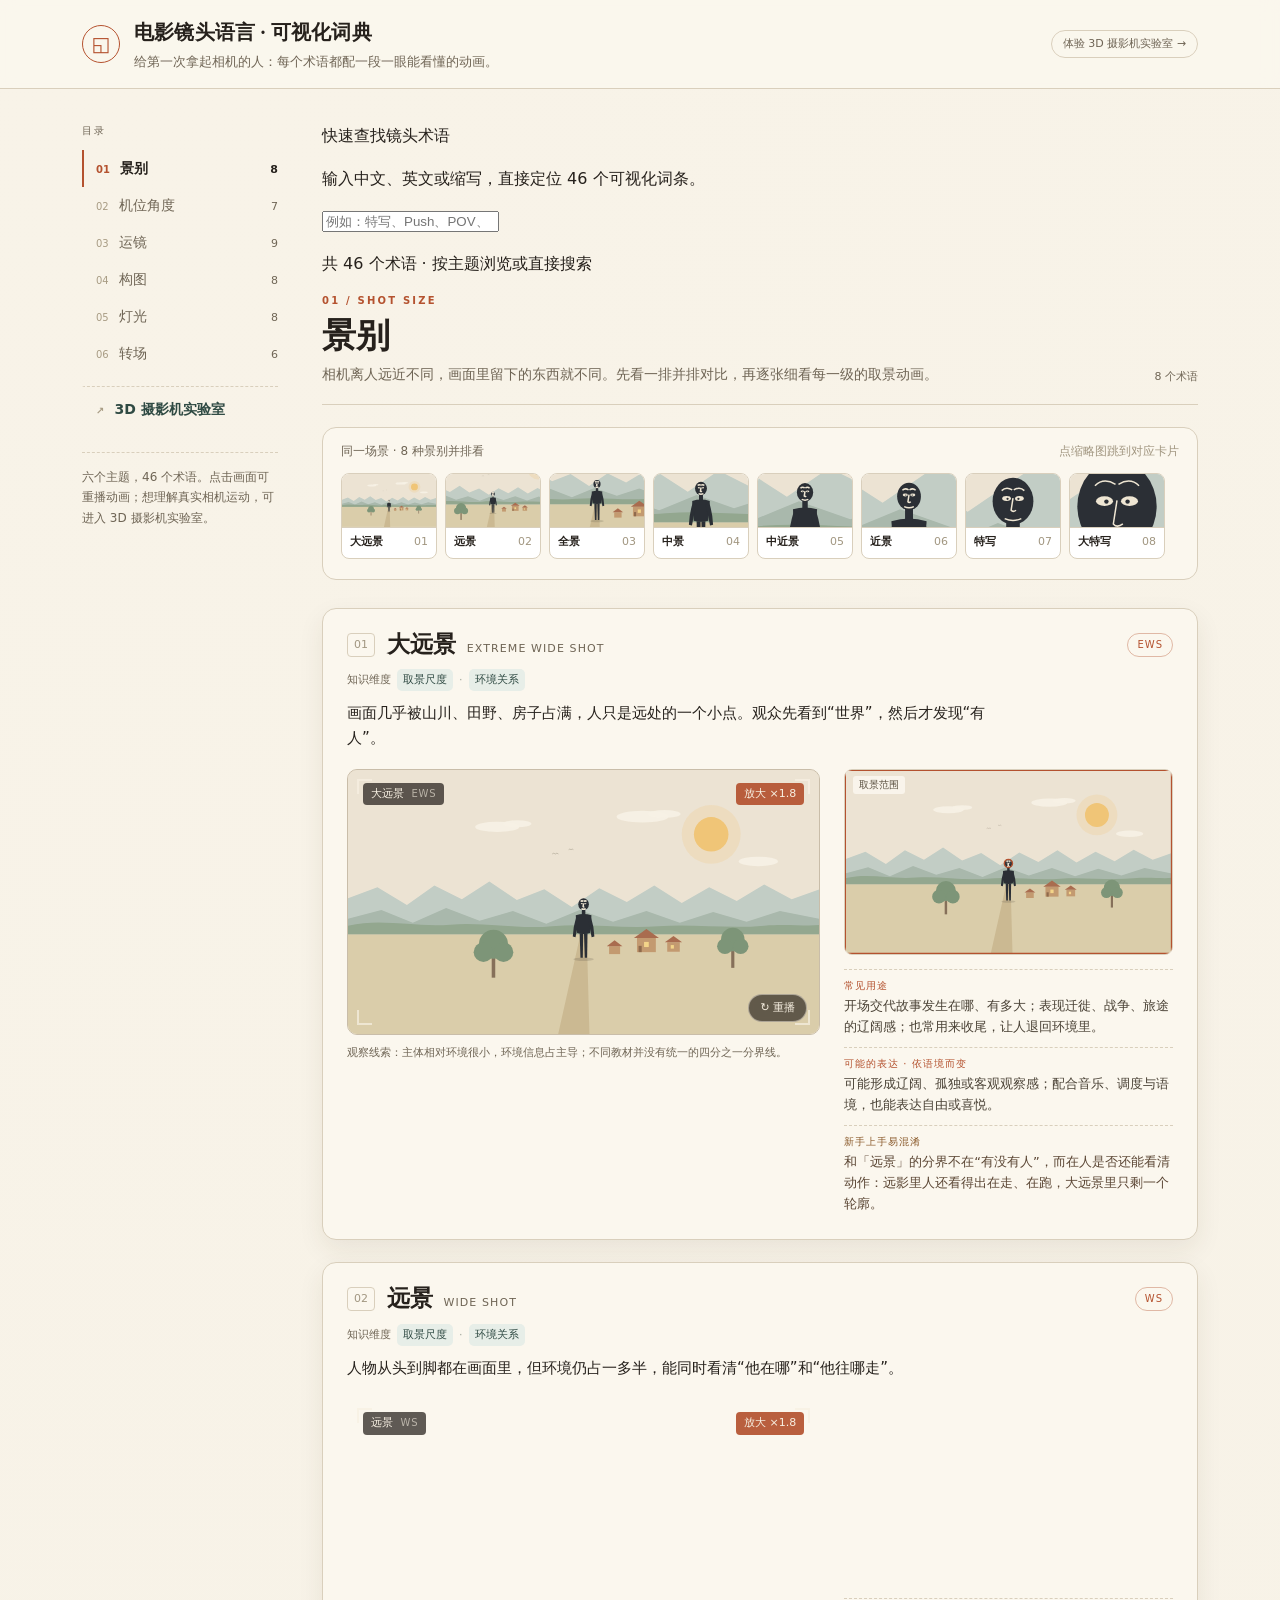
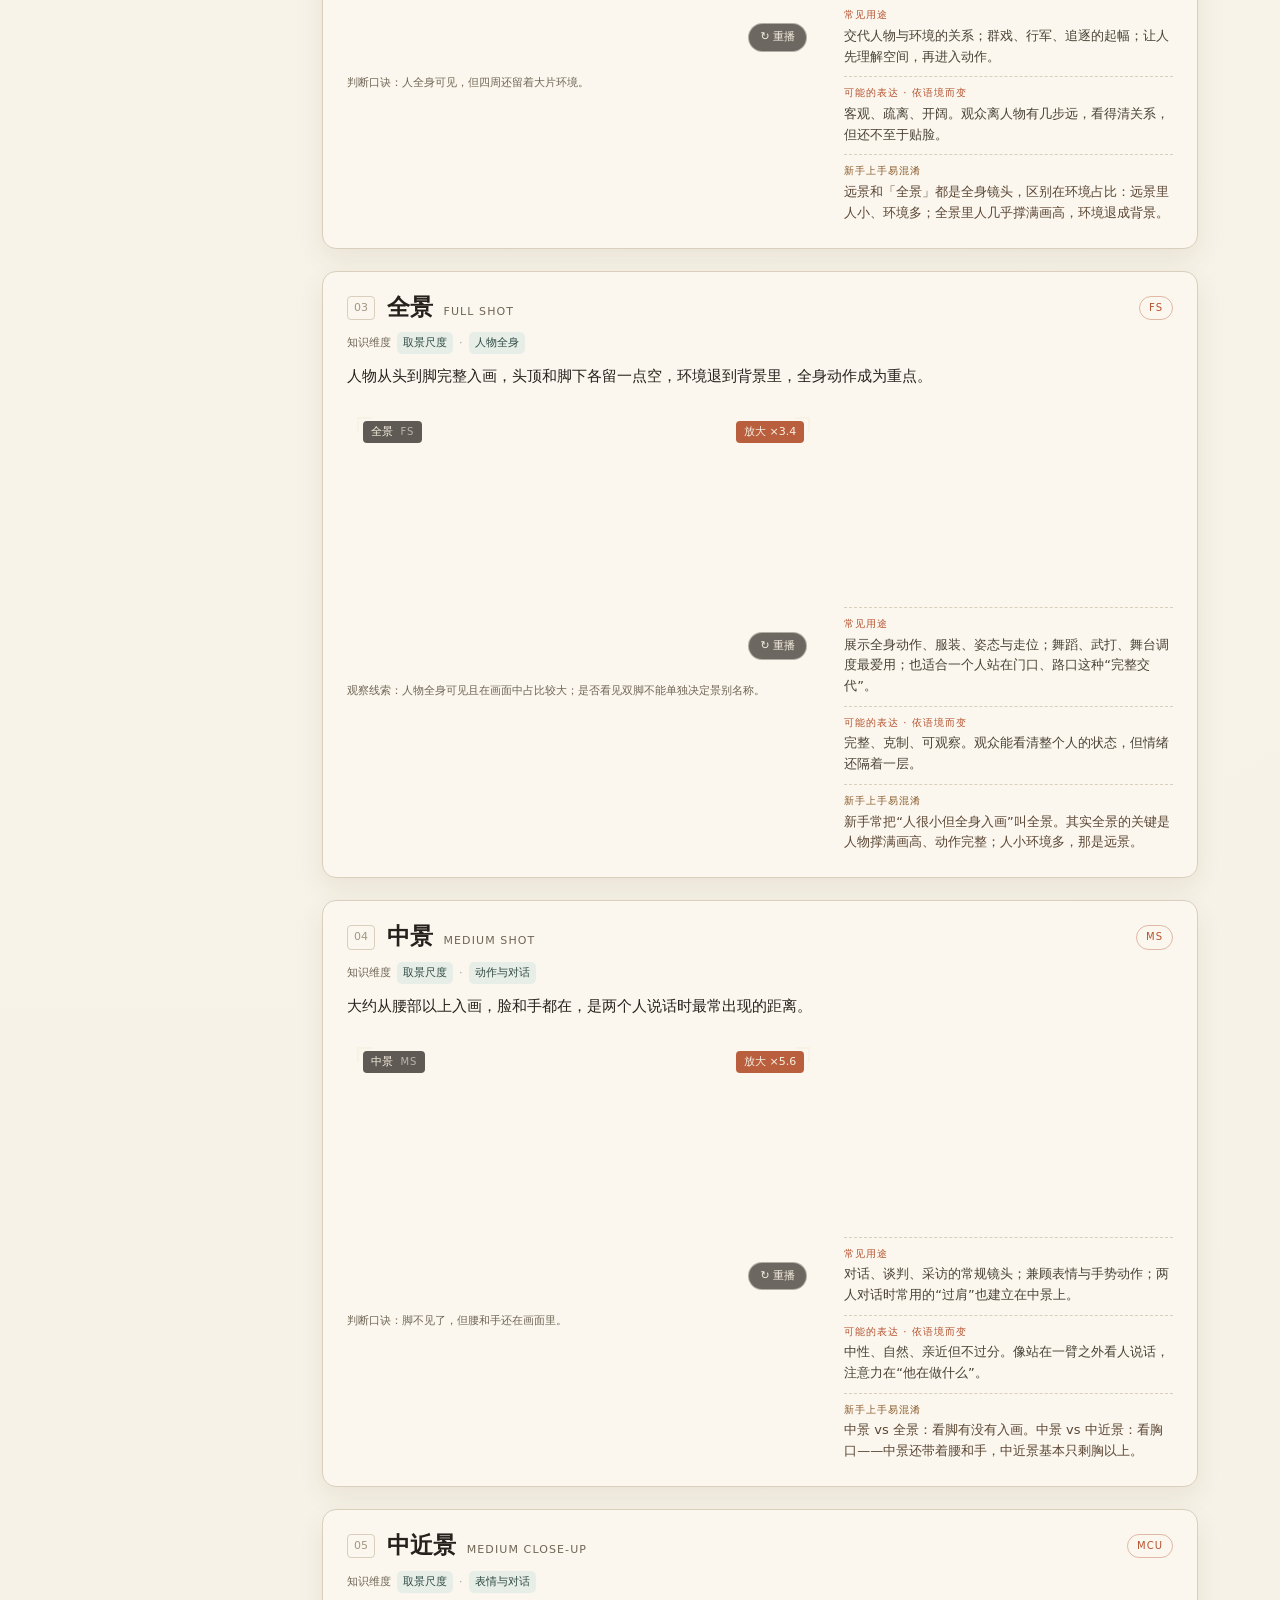
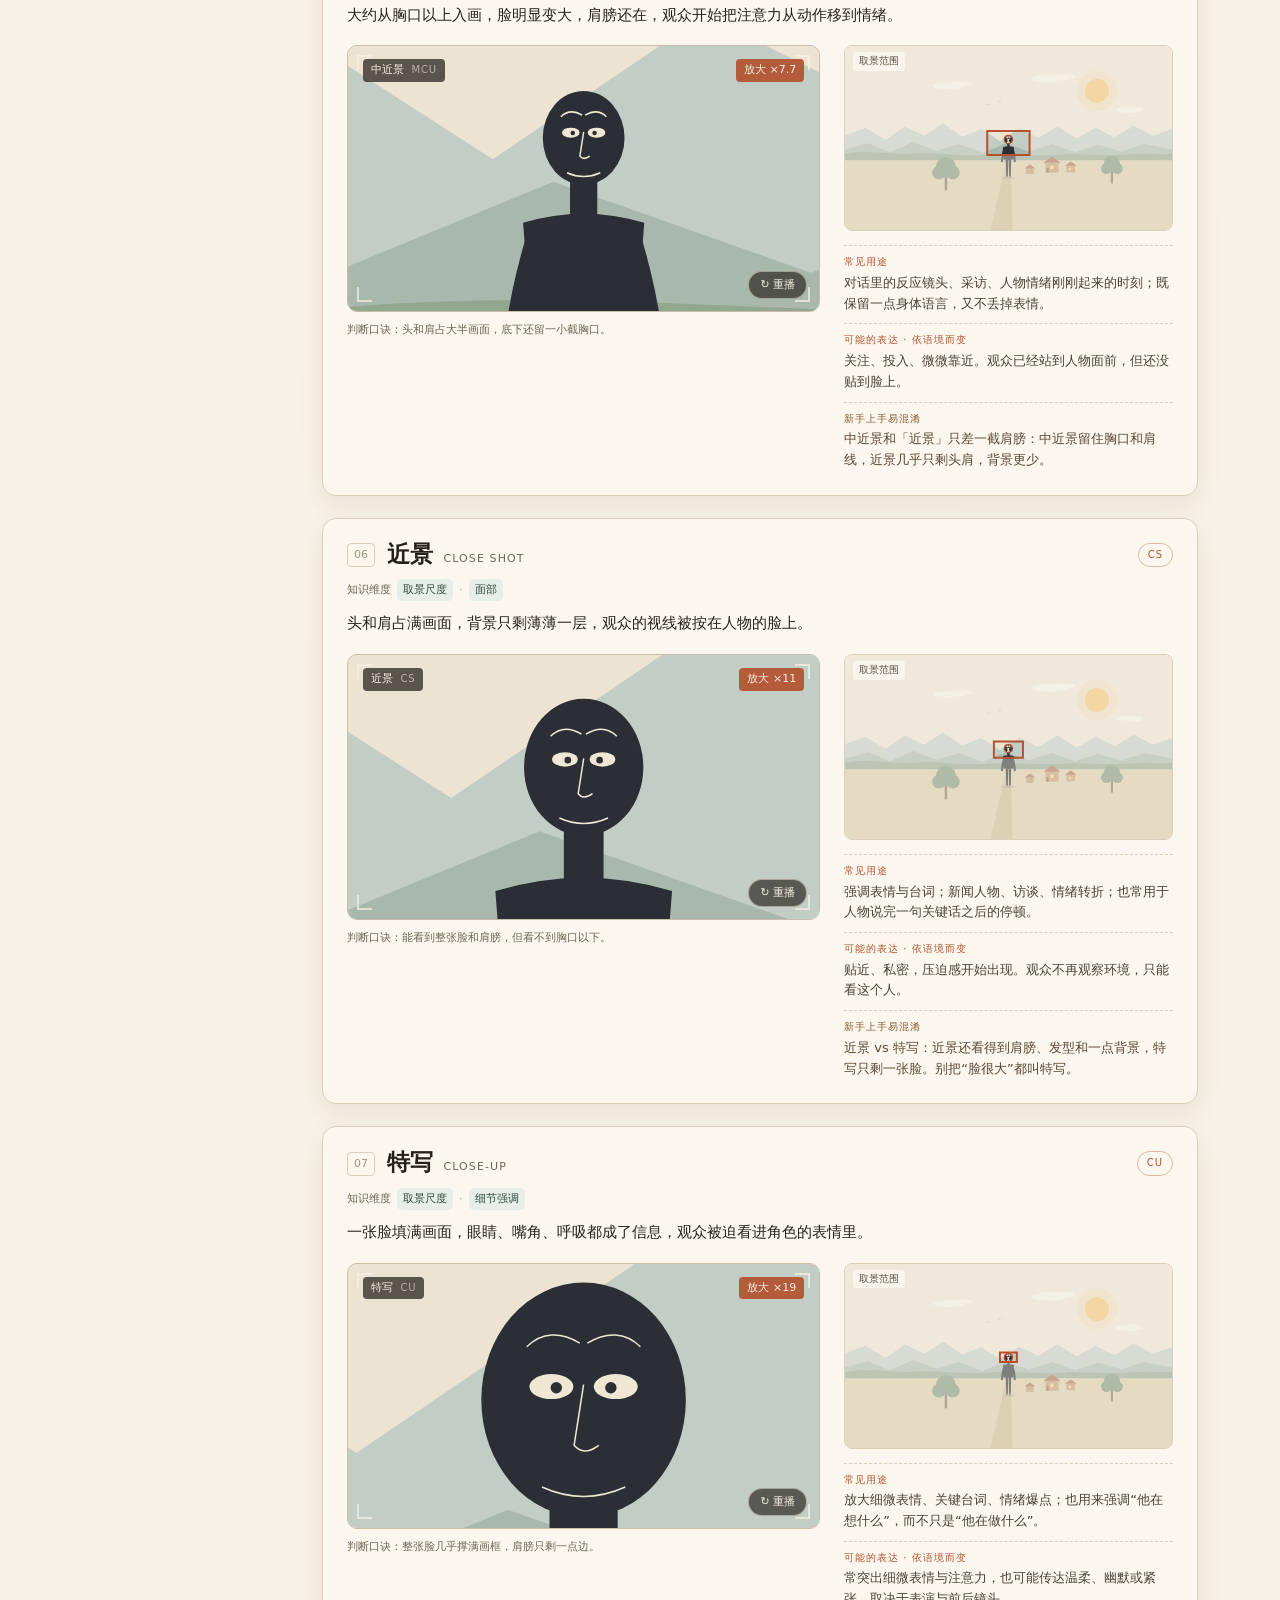
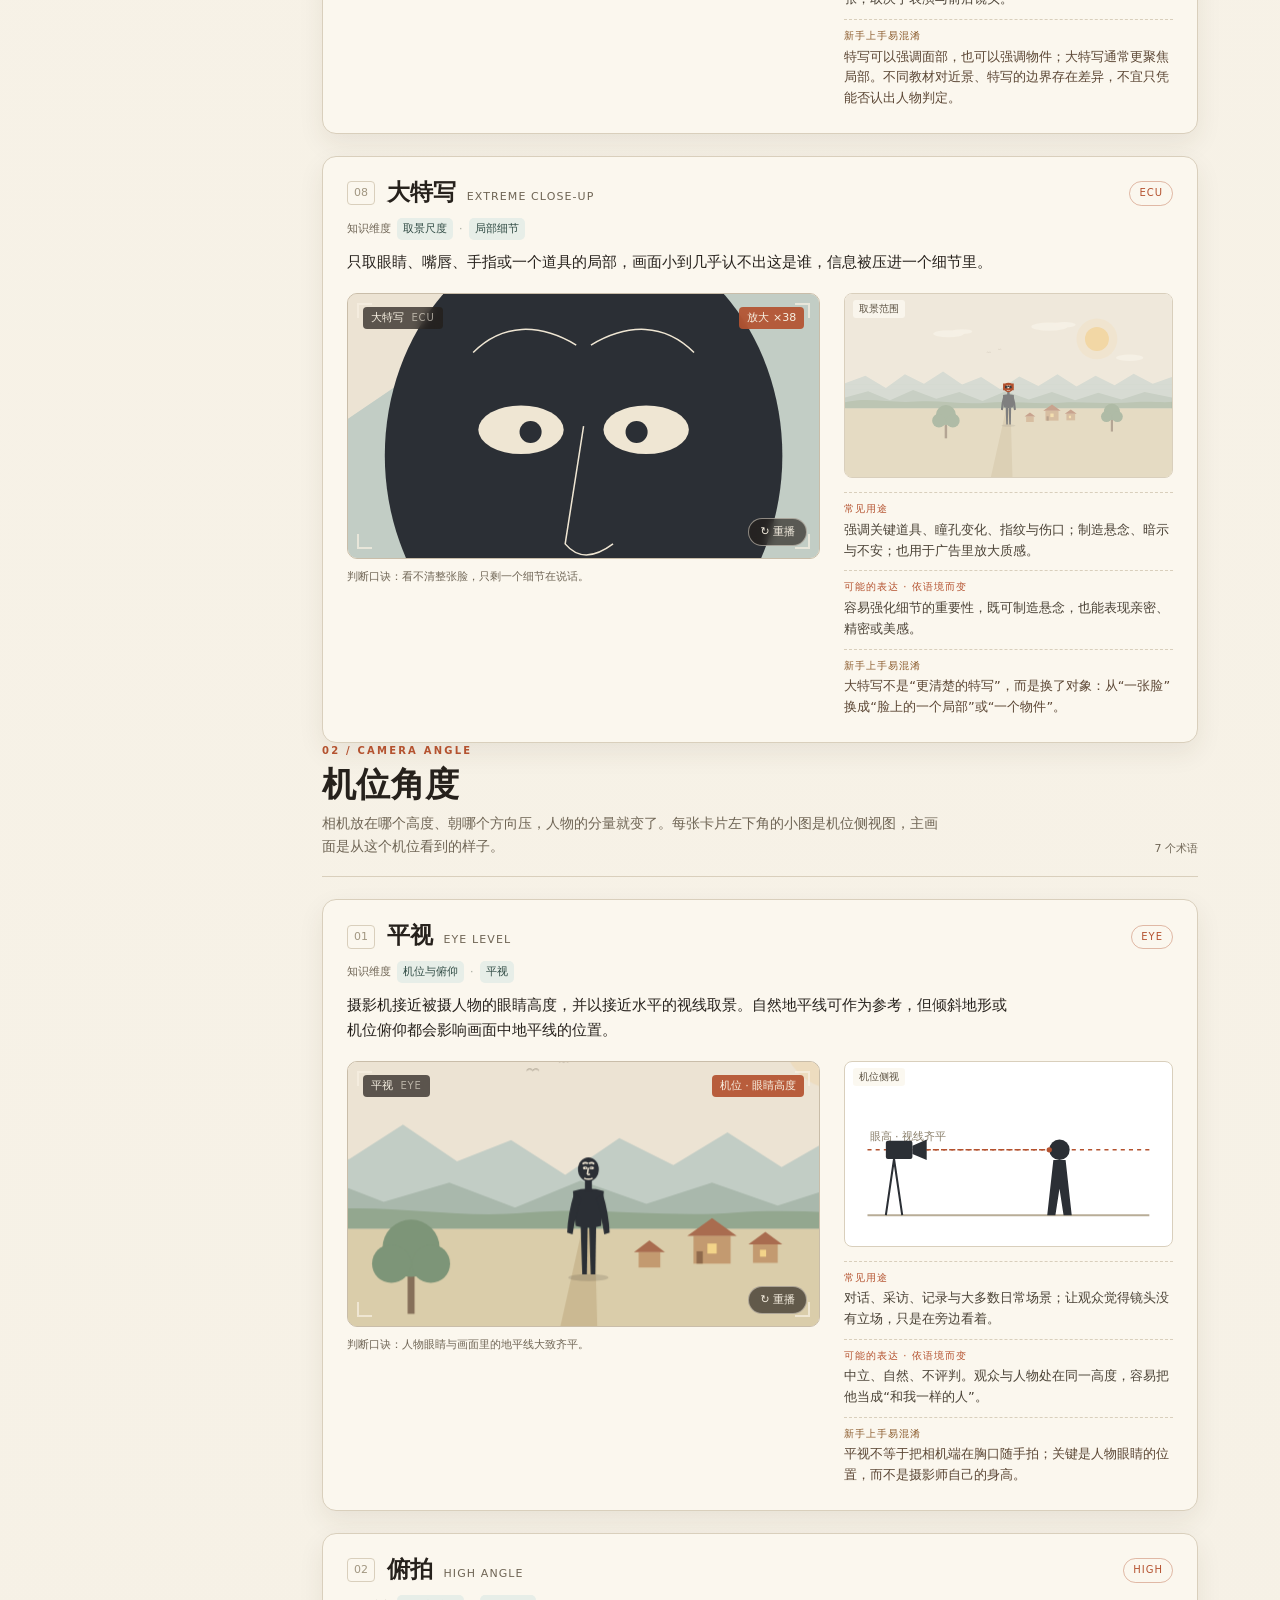
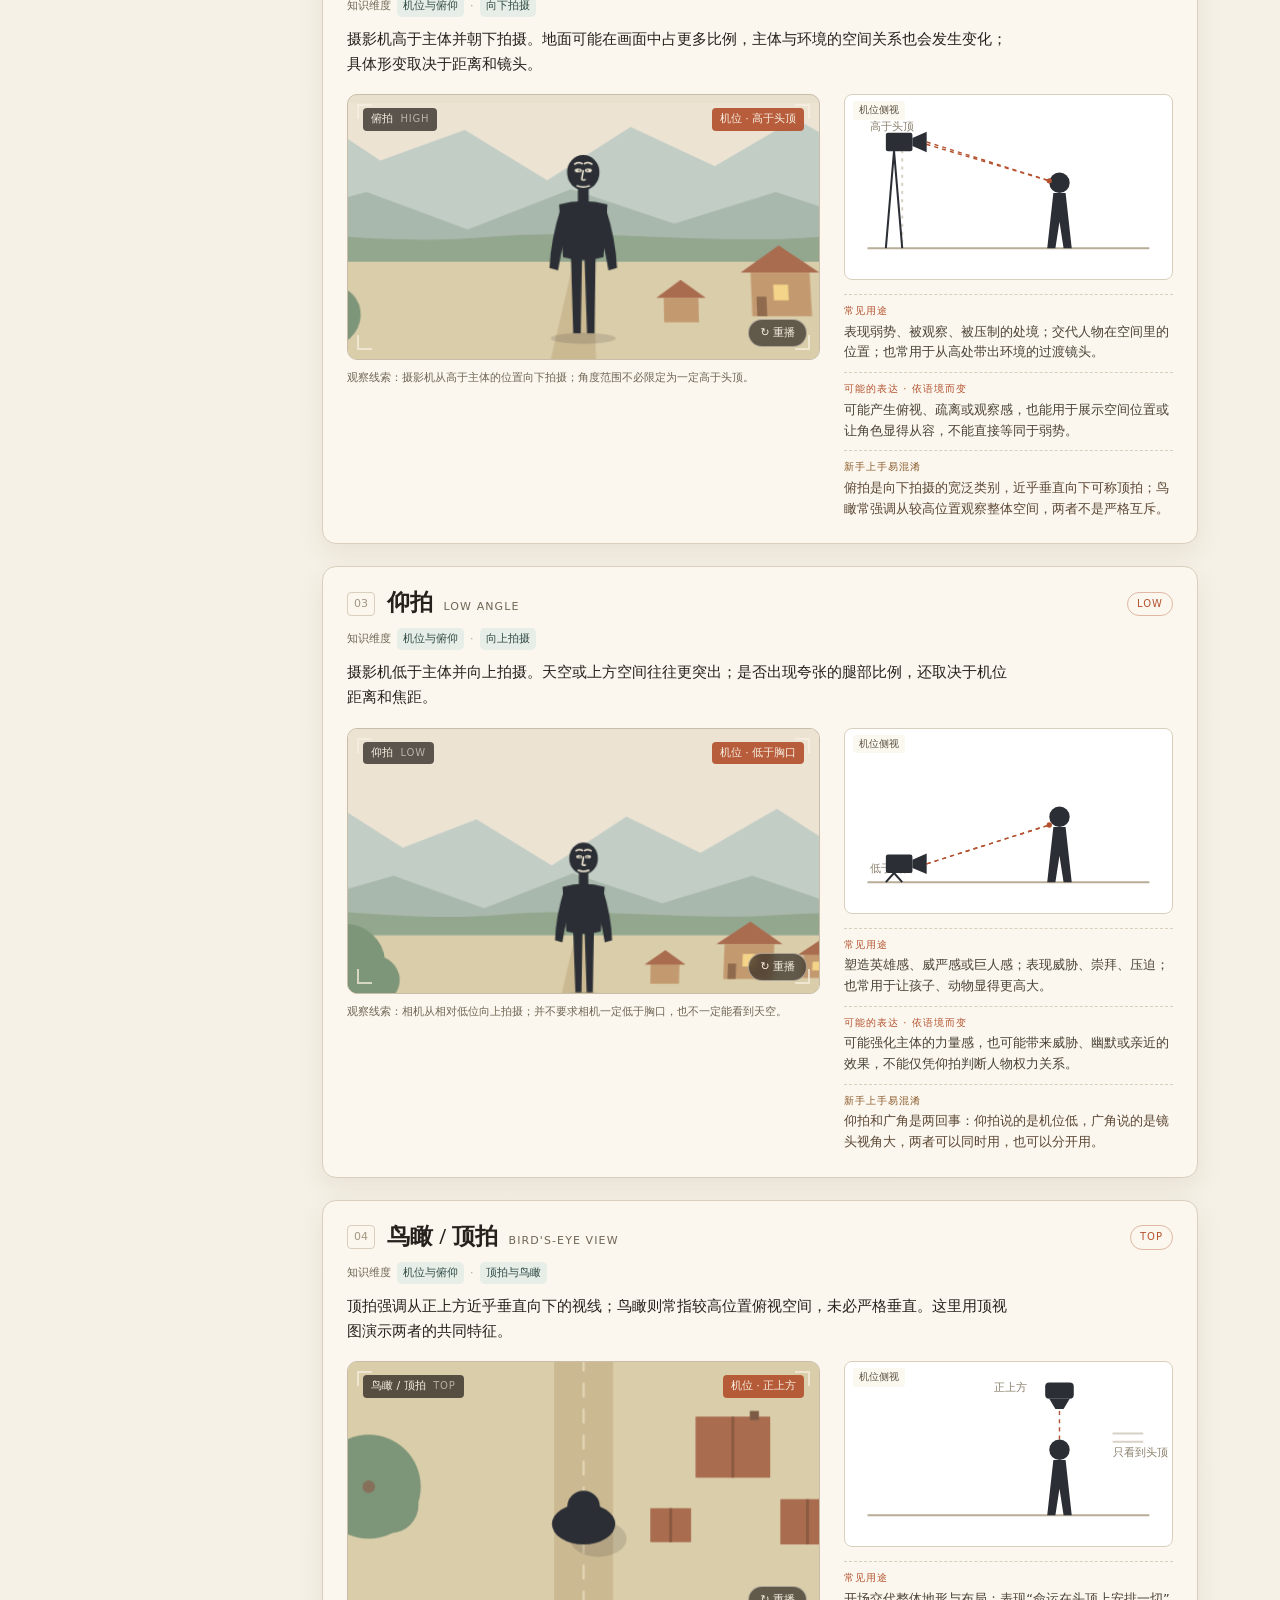
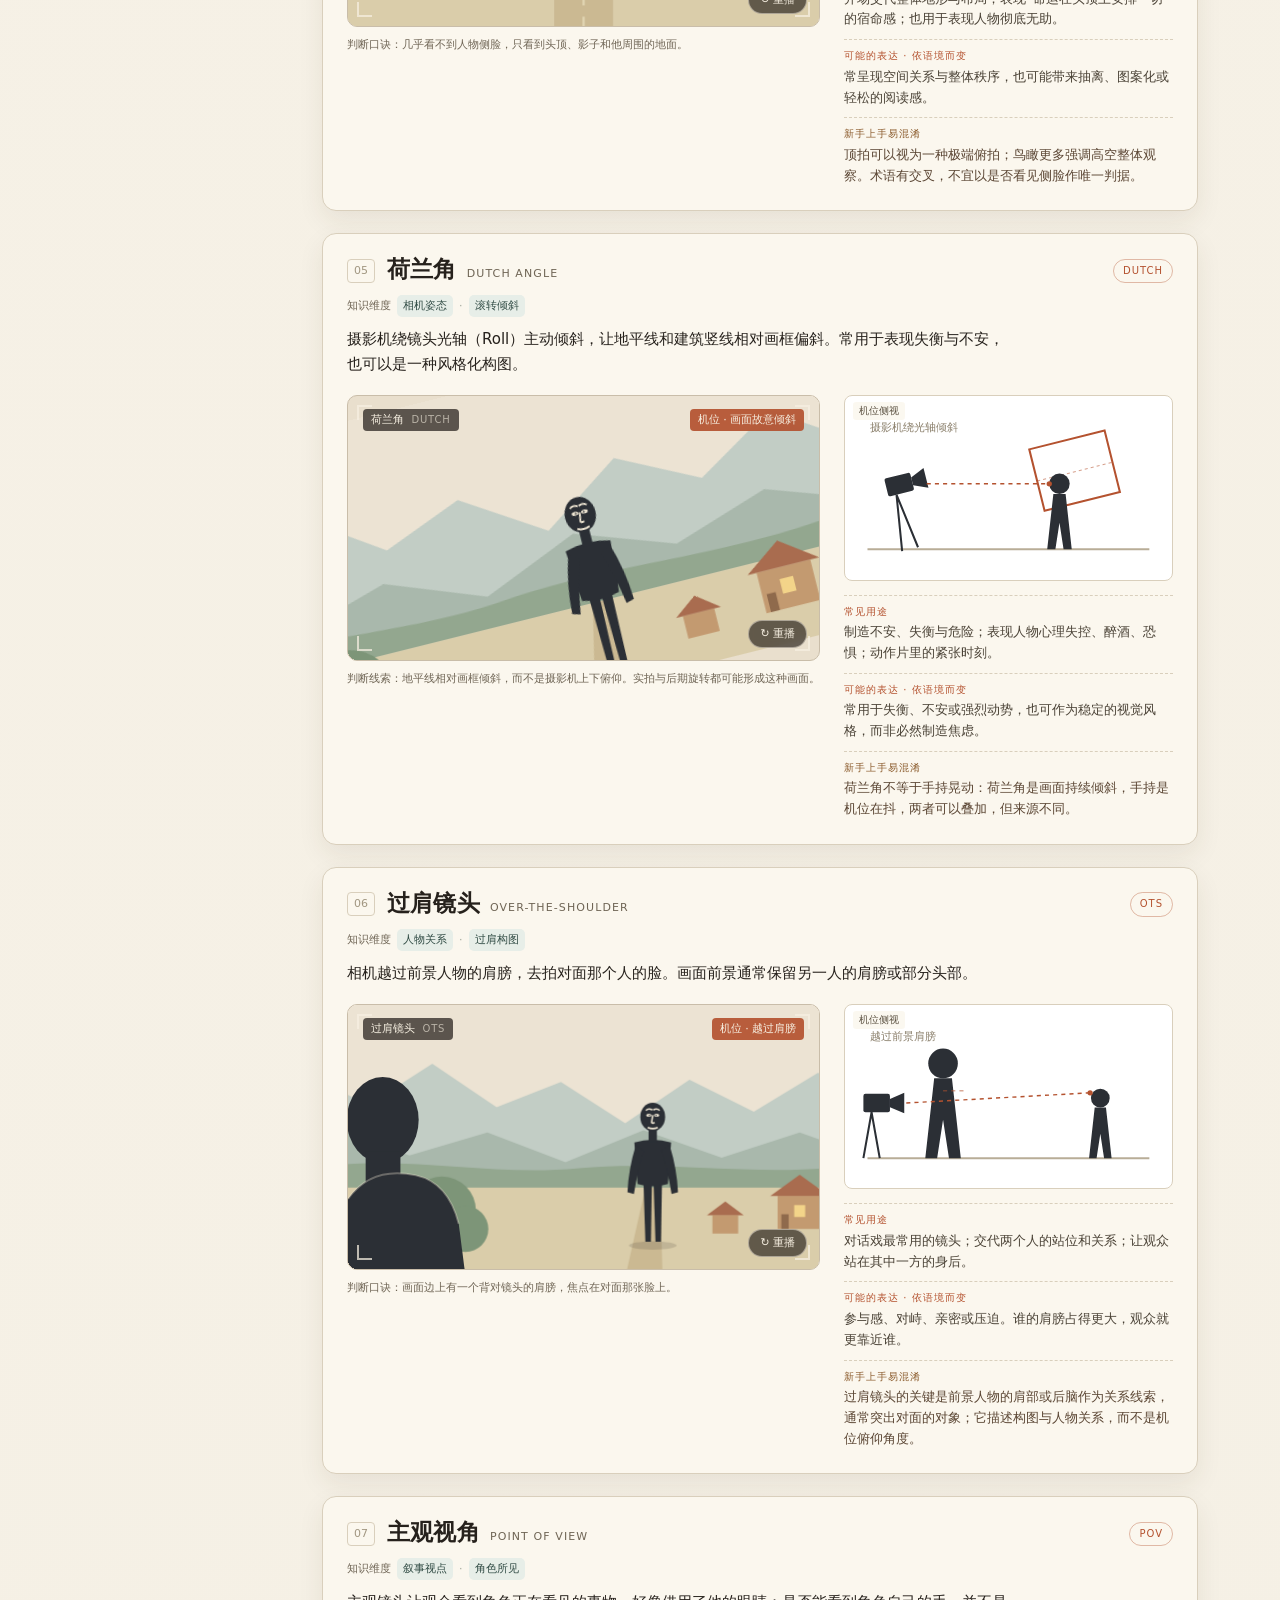
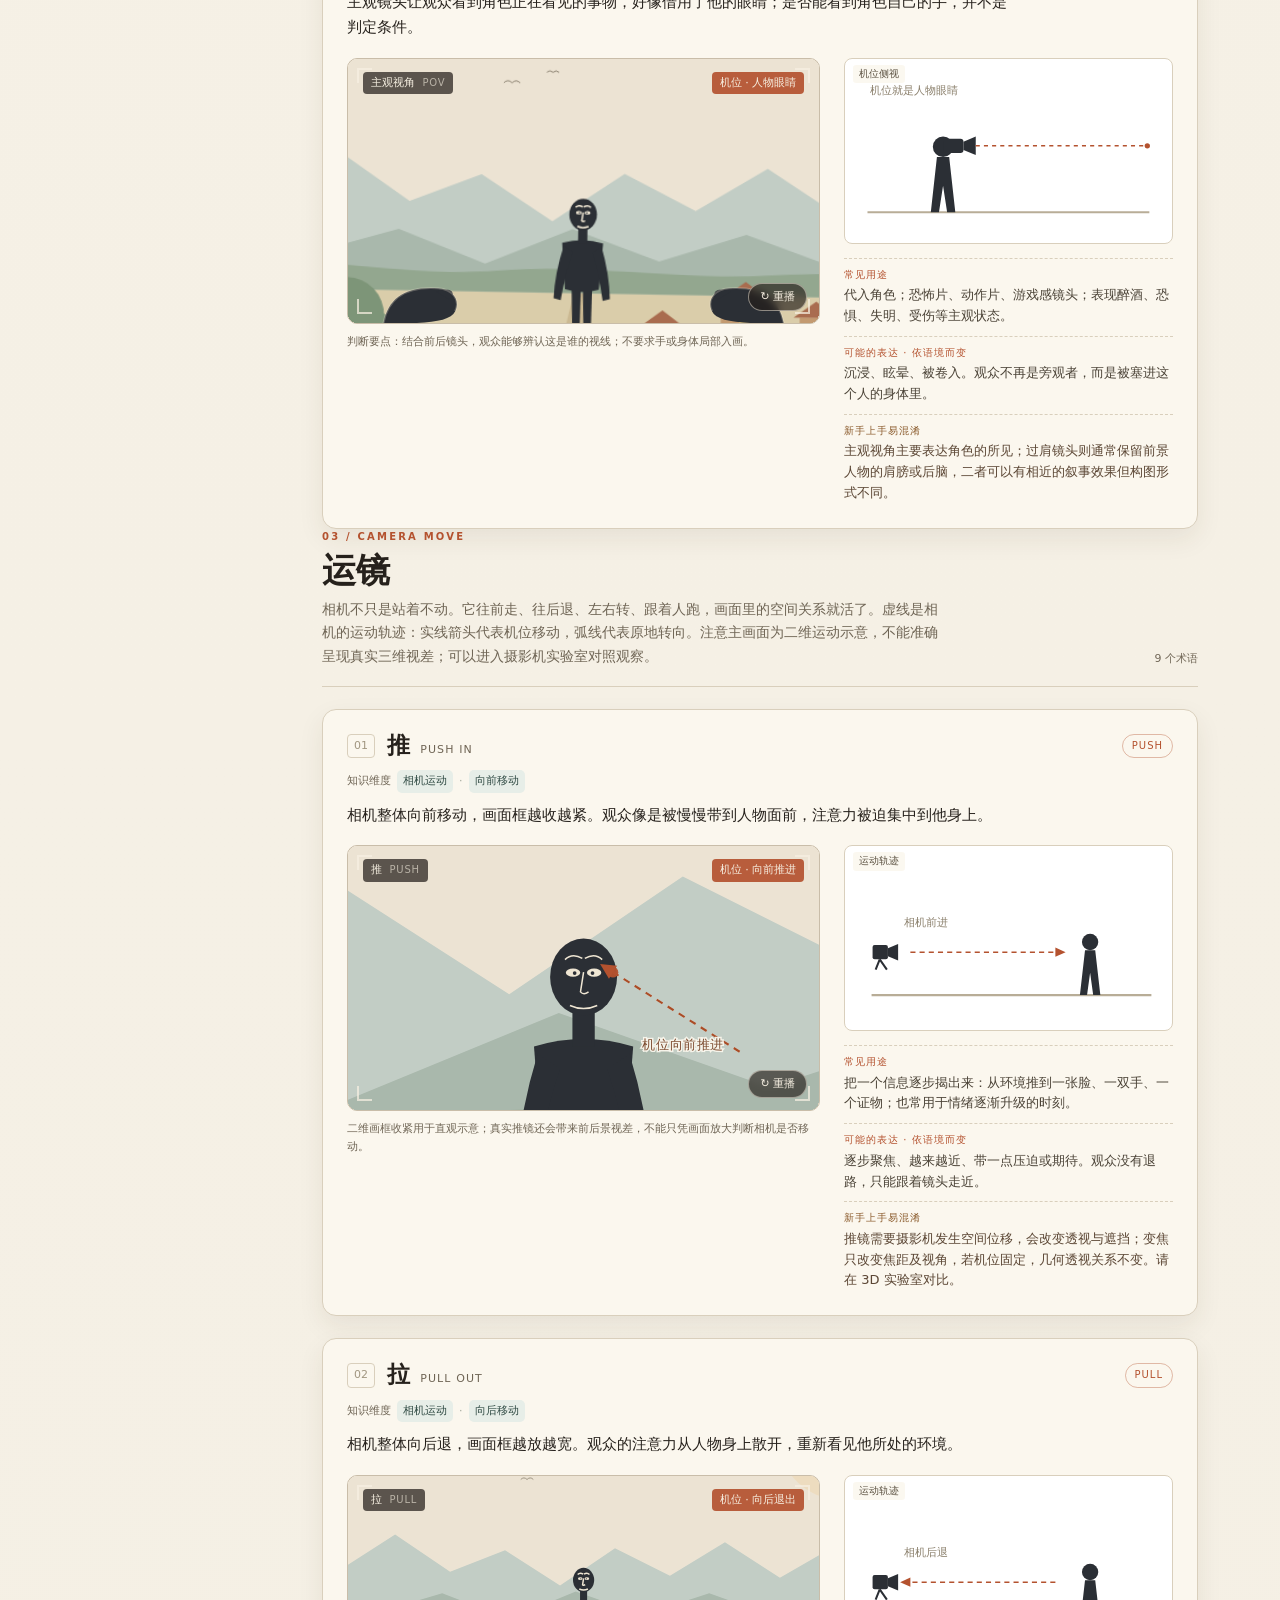
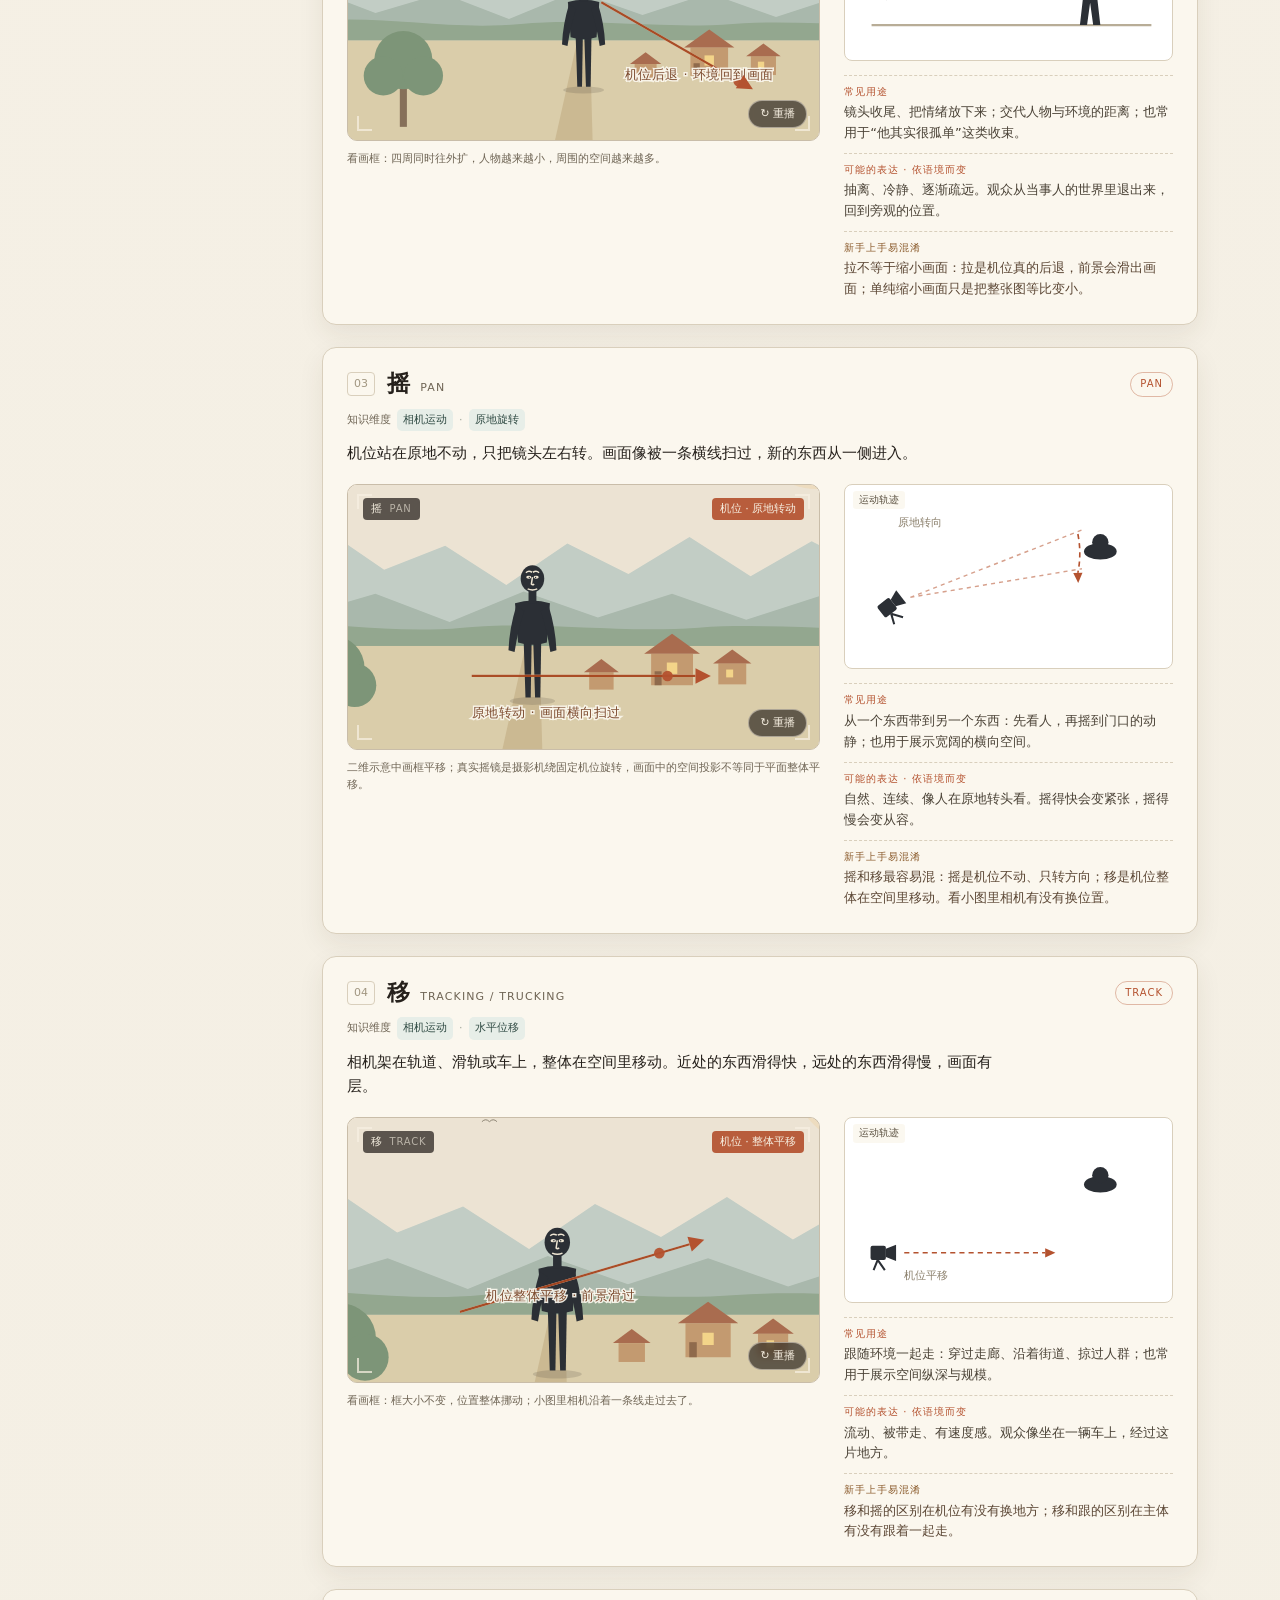
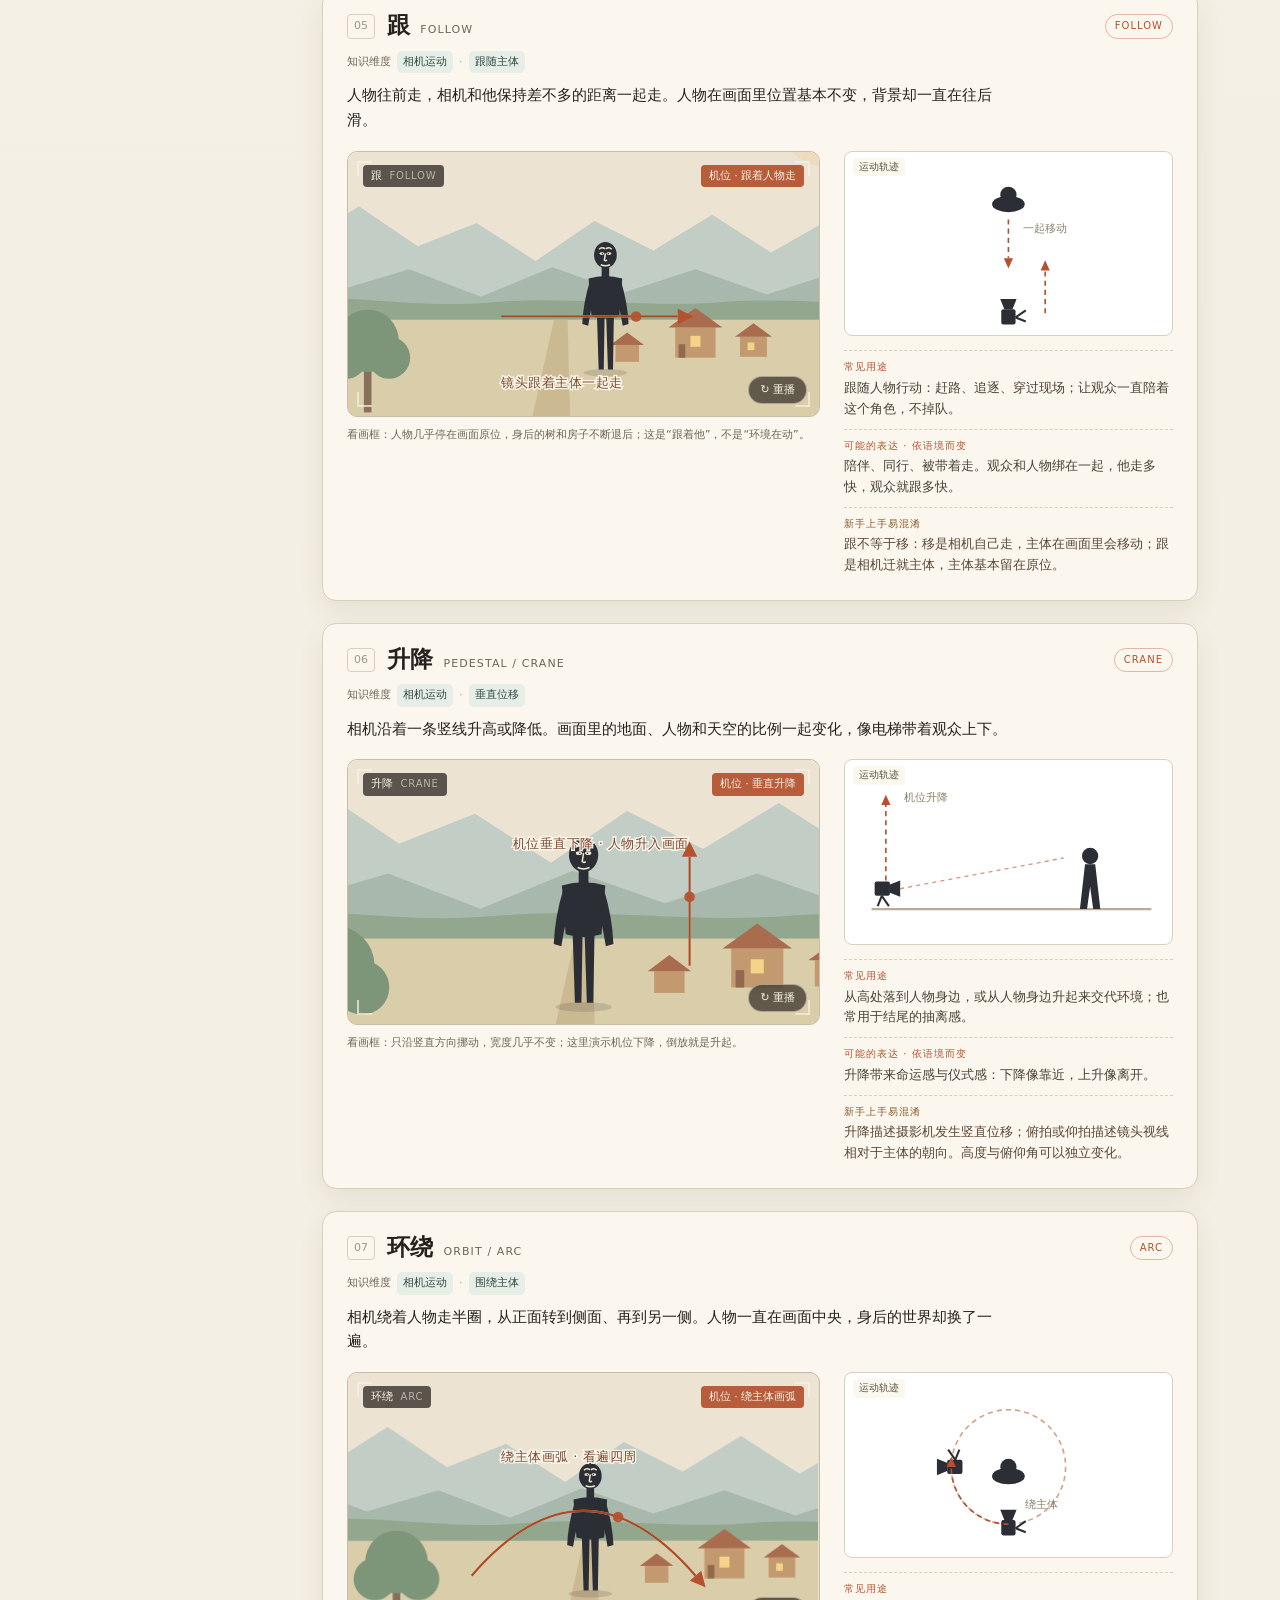
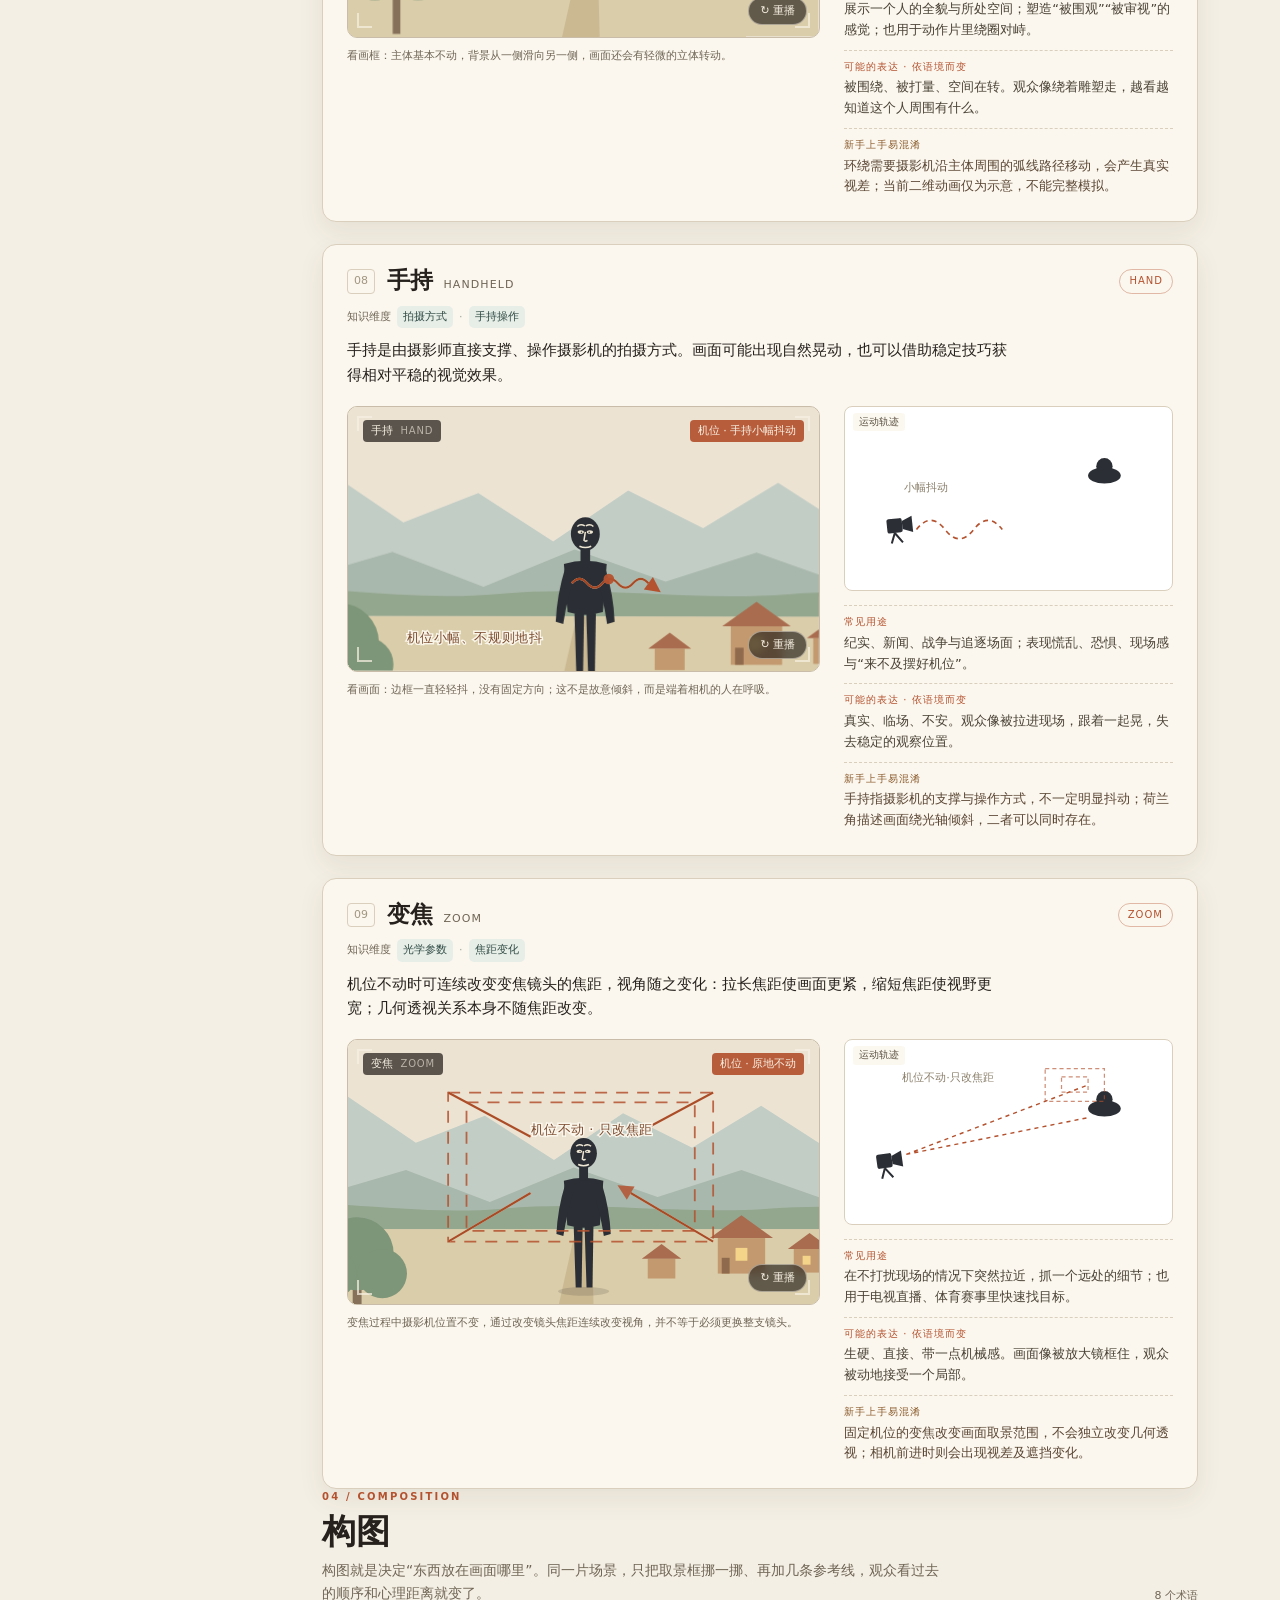
==== commit a79457e6: "feat(dictionary): add accessible search and contextual side-by-side comparison workspace" ====
--- a/index.html
+++ b/index.html
@@ -30,6 +30,31 @@
   </aside>
 
   <div class="content">
+    <section class="finder" id="term-finder" aria-label="快速查找电影术语">
+      <div class="finder-copy">
+        <label for="term-search">快速查找镜头术语</label>
+        <p>输入中文、英文或缩写，直接定位 46 个可视化词条。</p>
+      </div>
+      <div class="finder-field">
+        <input id="term-search" type="search" autocomplete="off" spellcheck="false"
+          placeholder="例如：特写、Push、POV、侧光" aria-describedby="term-search-status">
+        <button id="term-search-clear" type="button" hidden>清除</button>
+      </div>
+      <p class="finder-status" id="term-search-status" role="status" aria-live="polite">共 46 个术语 · 按主题浏览或直接搜索</p>
+    </section>
+
+    <section class="comparison-panel" id="compare-panel" hidden aria-label="镜头术语并排对照">
+      <header class="compare-panel-head">
+        <div>
+          <p class="kicker">SIDE BY SIDE / 对照观看</p>
+          <h2>两个镜头放在一起看</h2>
+          <p>点击画面重播，观察取景与镜头效果的区别。</p>
+        </div>
+        <button id="compare-panel-close" type="button">收起对照</button>
+      </header>
+      <div class="compare-grid" id="compare-columns"></div>
+    </section>
+
     <section class="section" id="section-shots">
       <div class="section-head">
         <div>
@@ -56,6 +81,14 @@
   </div>
 </main>
 
+<aside class="compare-tray" id="compare-tray" hidden aria-label="已选择的对照术语">
+  <span id="compare-summary" role="status" aria-live="polite">请选择两个术语进行对照</span>
+  <div class="compare-tray-actions">
+    <button id="compare-open" type="button" disabled>并排观看</button>
+    <button id="compare-clear" type="button">清空</button>
+  </div>
+</aside>
+
 <script src="js/scene.js"></script>
 <script src="js/data/shots.js"></script>
 <script src="js/data/angles.js"></script>
@@ -71,6 +104,7 @@
 <script src="js/demos/frame.js"></script>
 <script src="js/demos/light.js"></script>
 <script src="js/demos/edit.js"></script>
+<script src="js/dictionary-tools.js"></script>
 <script src="js/app.js"></script>
 </body>
 </html>
--- a/styles.css
+++ b/styles.css
@@ -645,92 +645,39 @@
   .future-grid { grid-template-columns: 1fr; }
 }
 
-
-/* ---------- V0.2: concept facets and micro-lessons ---------- */
-.learning-section {
-  scroll-margin-top: 92px;
-  margin-bottom: 54px;
-  padding: 22px 24px;
-  border: 1px solid var(--line);
-  border-radius: var(--radius);
-  background: var(--paper-2);
-}
-.learning-head {
-  display: flex;
-  justify-content: space-between;
-  gap: 14px;
-  align-items: flex-start;
-  padding-bottom: 16px;
-  border-bottom: 1px solid var(--line);
-  margin-bottom: 18px;
-}
-.learning-title { font-size: 28px; }
-.learning-desc { font-size: 13px; color: var(--muted); max-width: 58ch; margin: 8px 0 0; }
-.learning-progress {
-  flex: none;
-  font-variant-numeric: tabular-nums;
-  font-size: 12px;
-  color: var(--green);
-  padding: 5px 10px;
-  border-radius: 99px;
-  border: 1px solid #b5c5b9;
-  background: #f1f6f1;
-  margin: 4px 0;
-}
-.learning-grid { display: grid; grid-template-columns: repeat(2, minmax(0, 1fr)); gap: 13px; }
-.learning-card { min-width: 0; border: 1px solid var(--line); border-radius: 11px; padding: 16px; background: #fffdf8; }
-.learning-card-title { font-family: inherit; font-size: 15px; margin: 0 0 8px; color: var(--rust); }
-.learning-question { font-size: 14px; line-height: 1.58; margin: 0 0 12px; min-height: 66px; }
-.learning-choices { display: grid; gap: 7px; }
-.learning-choice,
-.learning-reset {
-  font: inherit;
-  font-size: 12px;
-  line-height: 1.5;
-  text-align: left;
-  border: 1px solid #dfd5c6;
-  background: #f9f5ec;
-  color: var(--ink);
-  border-radius: 7px;
-  cursor: pointer;
-  padding: 8px 10px;
-  transition: border-color .16s, background .16s;
-}
-.learning-choice:hover { border-color: var(--green); }
-.learning-choice[data-result="correct"] { border-color: #678978; background: #edf5f0; }
-.learning-choice[data-result="incorrect"] { border-color: #bd8268; background: #f9ece7; }
-.learning-choice:focus-visible,
-.learning-reset:focus-visible,
-.learning-links a:focus-visible { outline: 3px solid var(--rust); outline-offset: 2px; }
-.learning-feedback { font-size: 12px; padding: 10px 11px; margin: 11px 0 0; background: #edf5f0; border-radius: 8px; }
-.learning-feedback[data-result="incorrect"] { background: #fbf1e9; }
-.learning-feedback[hidden] { display: none; }
-.learning-links { display: flex; flex-wrap: wrap; gap: 7px 12px; margin-top: 13px; }
-.learning-links a { color: var(--green); font-size: 12px; text-decoration-thickness: 1px; text-underline-offset: 3px; }
-.learning-footer { display: flex; align-items: center; justify-content: space-between; gap: 14px; margin-top: 16px; }
-.learning-footer p { font-size: 11px; color: var(--muted); margin: 0; }
-.learning-reset { flex: none; border-color: var(--green); color: var(--green); font-weight: 600; padding: 7px 12px; }
+/* Dictionary facets: informational classification labels, not quizzes. */
 .facet-row {
   display: flex;
   flex-wrap: wrap;
   align-items: center;
   gap: 6px;
-  font-size: 11px;
-  color: var(--muted);
   margin: 10px 0 0;
-}
-.facet-row b { font-size: 11px; font-weight: 500; color: var(--green); background: #e7eee8; border-radius: 5px; padding: 2px 6px; }
+  font-size: 11px;
+  color: var(--muted);
+}
+.facet-row b {
+  font-size: 11px;
+  font-weight: 500;
+  color: var(--green);
+  background: #e7eee8;
+  border-radius: 5px;
+  padding: 2px 6px;
+}
 .facet-row i { font-style: normal; color: #a4aa9e; }
-@media (max-width: 960px) {
-  .learning-head { flex-wrap: wrap; }
-}
-@media (max-width: 700px) {
-  .learning-section { padding: 16px; }
-  .learning-grid { grid-template-columns: 1fr; }
-  .learning-question { min-height: 0; }
-  .learning-title { font-size: 24px; }
-  .learning-footer { align-items: flex-start; }
-}
-@media (prefers-reduced-motion: reduce) {
-  .learning-choice, .learning-reset { transition: none; }
-}
+
+/* Lab remains directly reachable from the sidebar on narrow screens. */
+.rail-lab-link {
+  margin-top: 14px;
+  padding-top: 12px;
+  color: var(--green);
+  border-top: 1px dashed var(--line);
+  font-weight: 600;
+}
+@media (max-width: 980px) {
+  .rail-lab-link {
+    margin-top: 0;
+    border-top: 0;
+    padding-top: 6px;
+    border-bottom: 2px solid var(--green);
+  }
+}
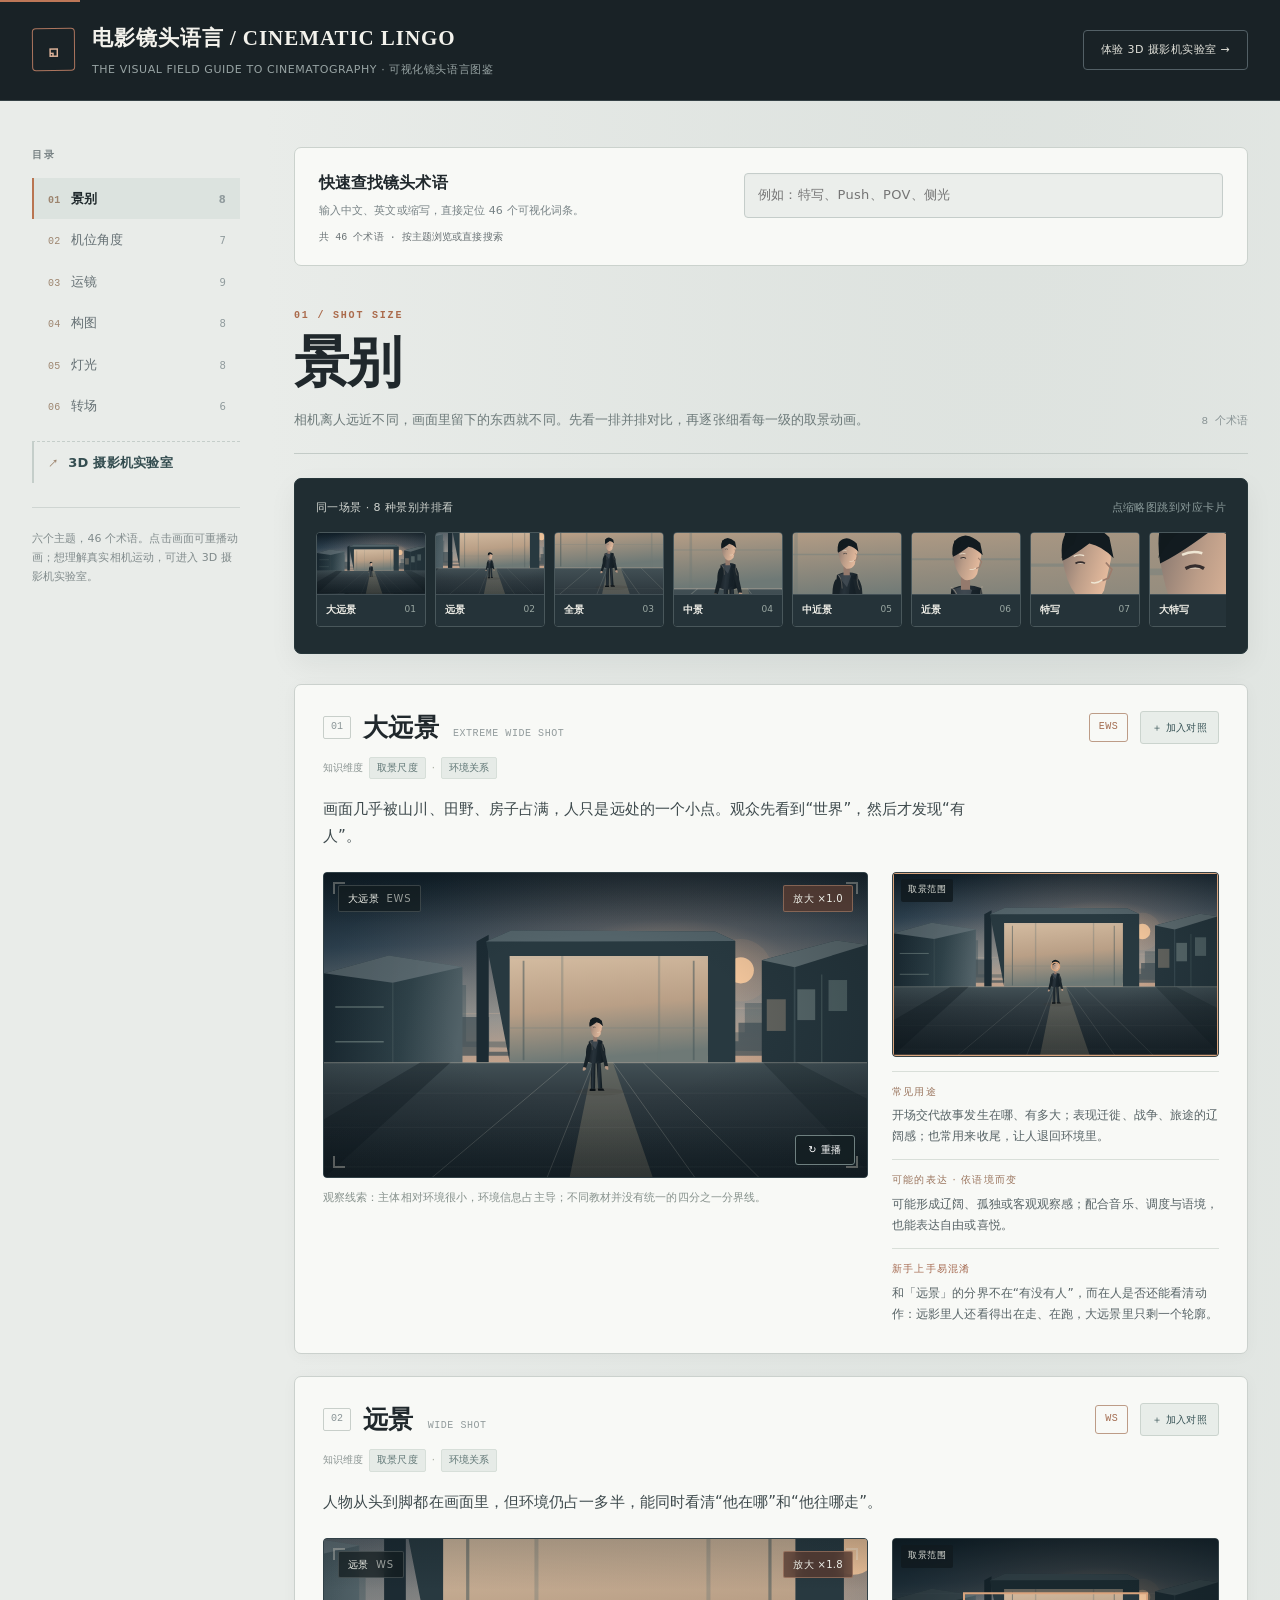
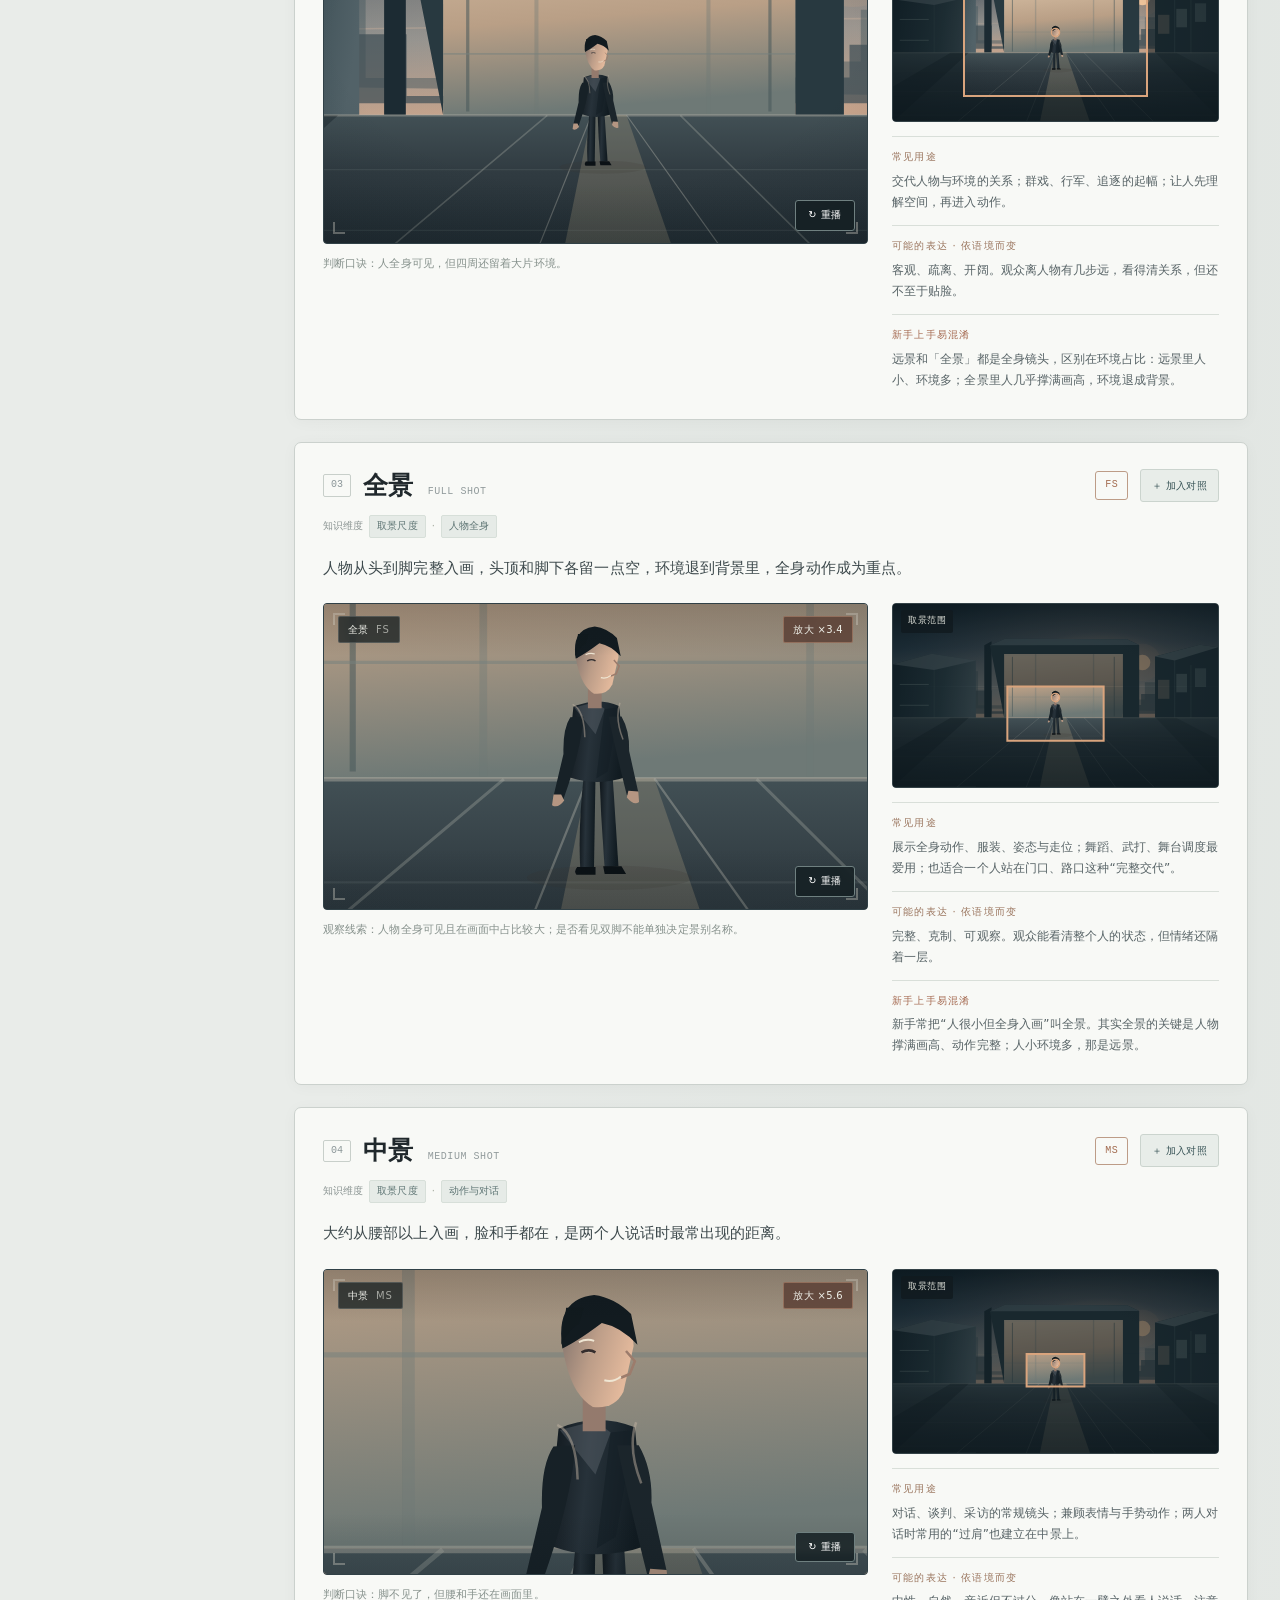
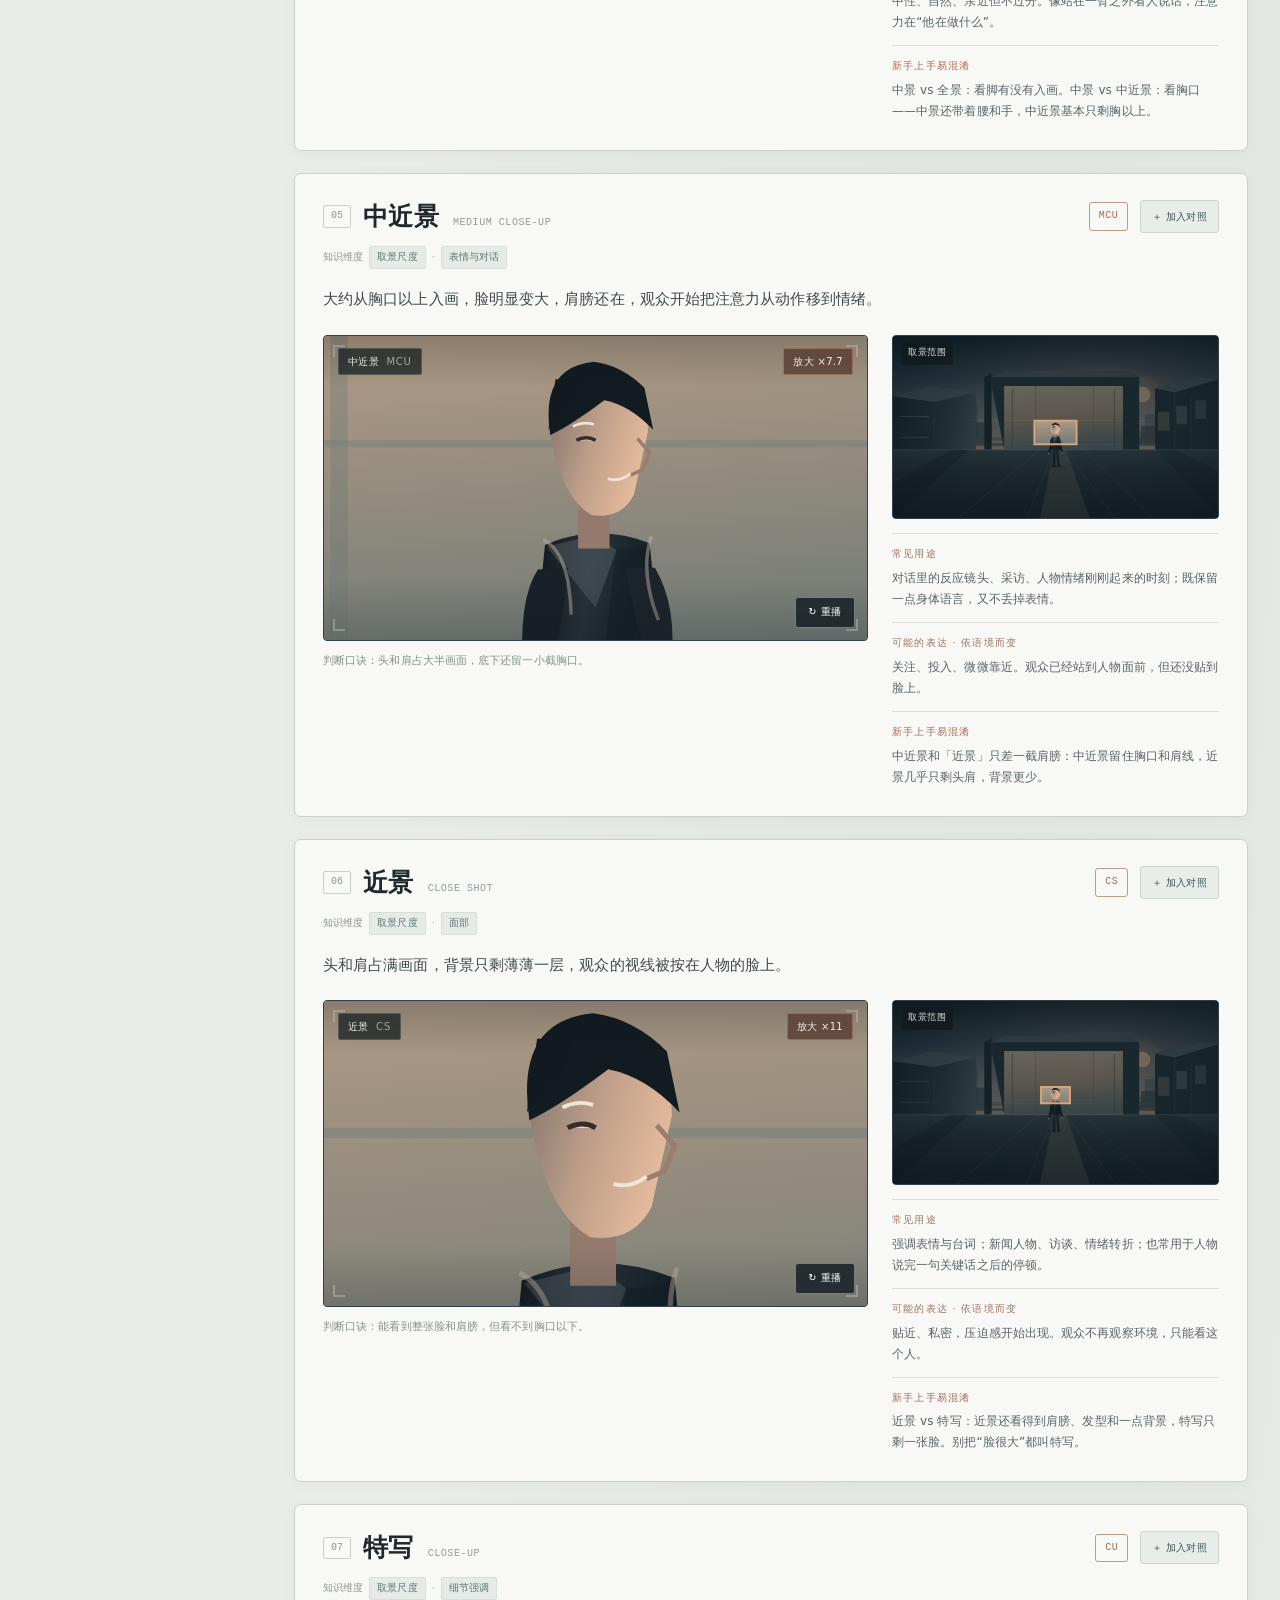
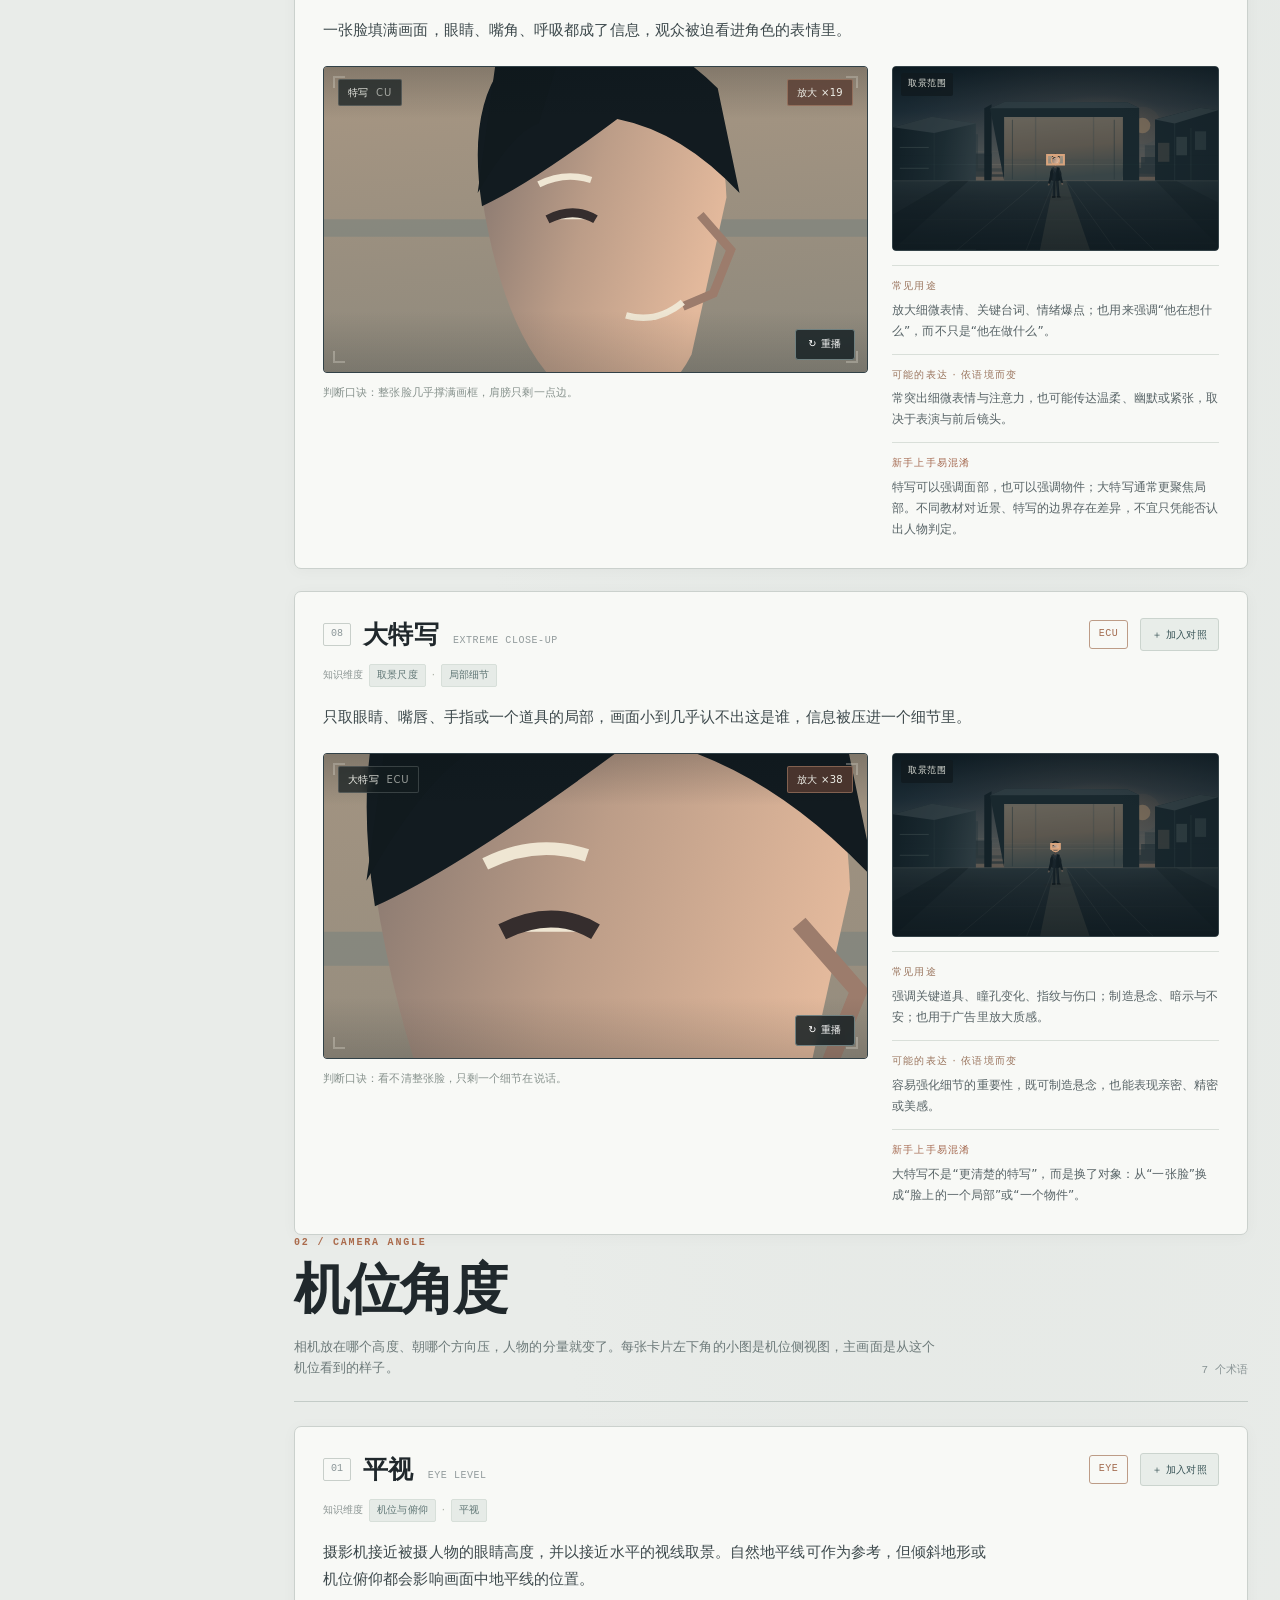
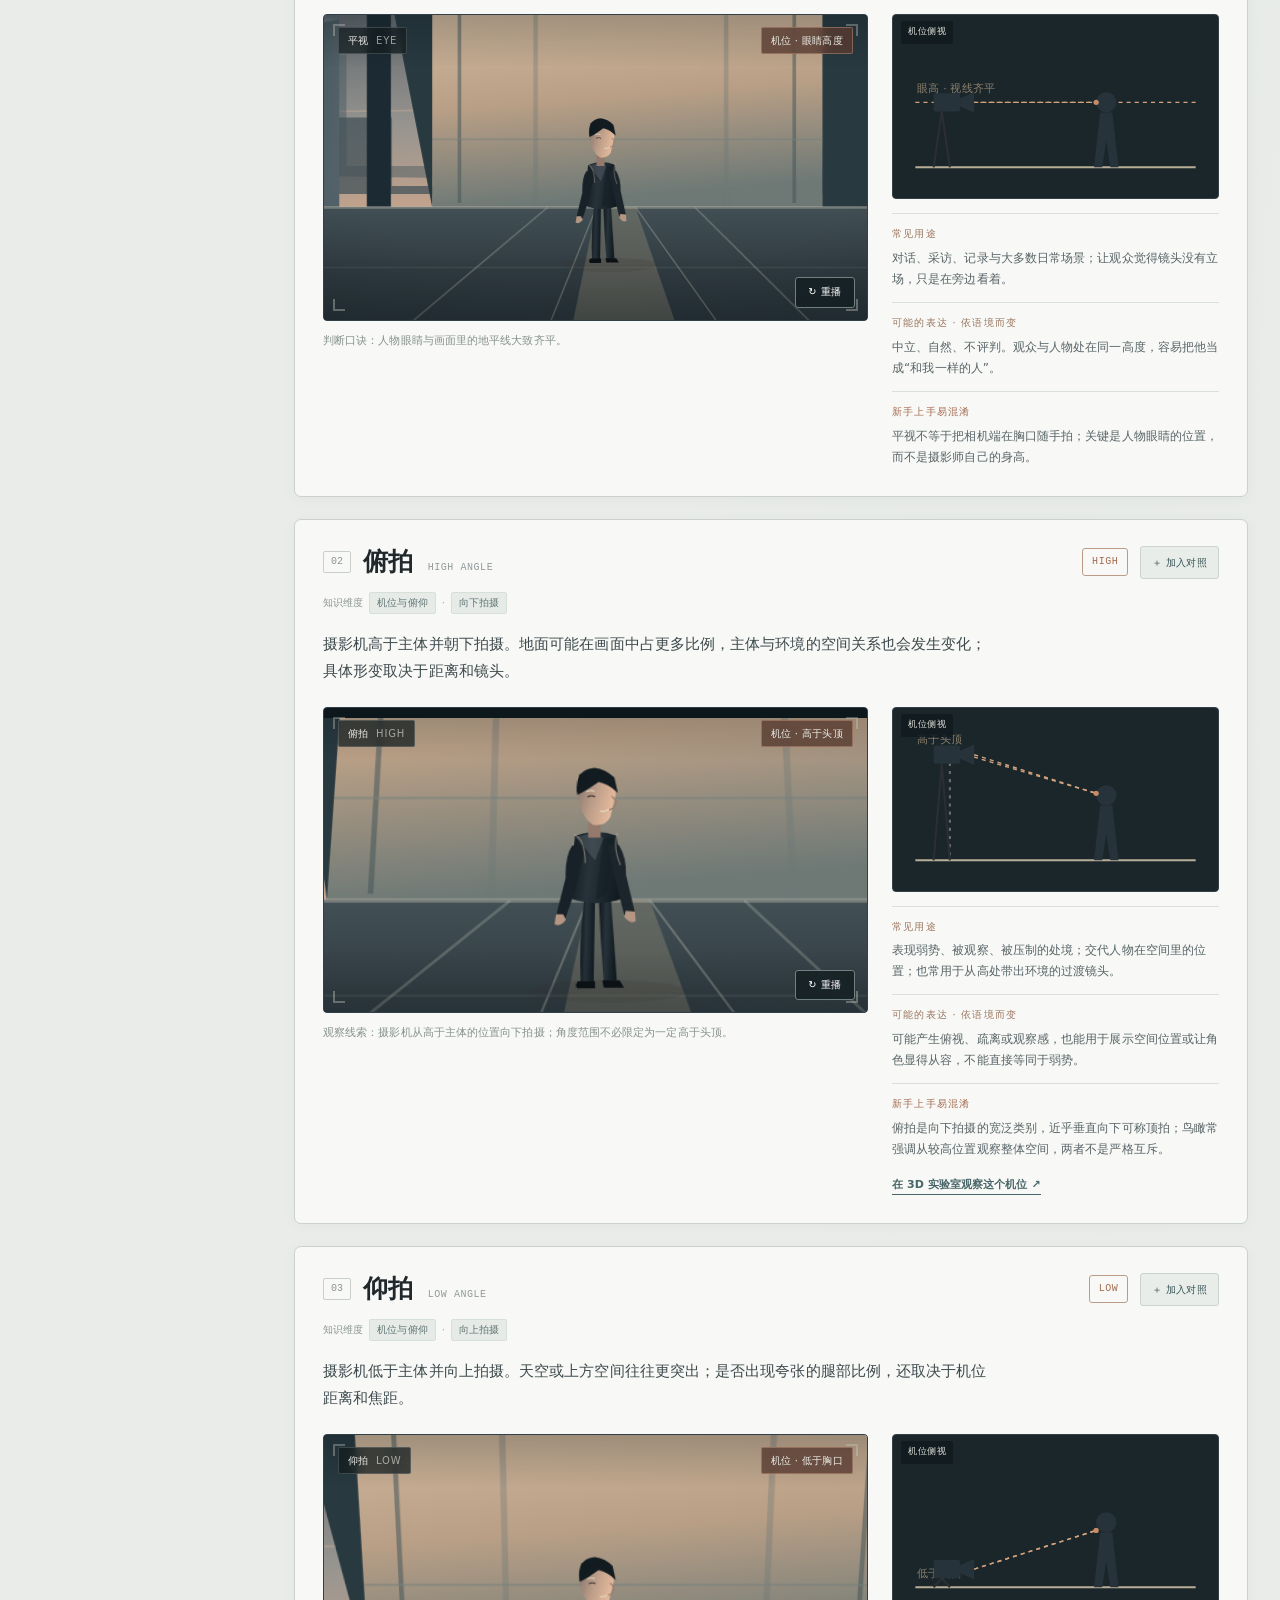
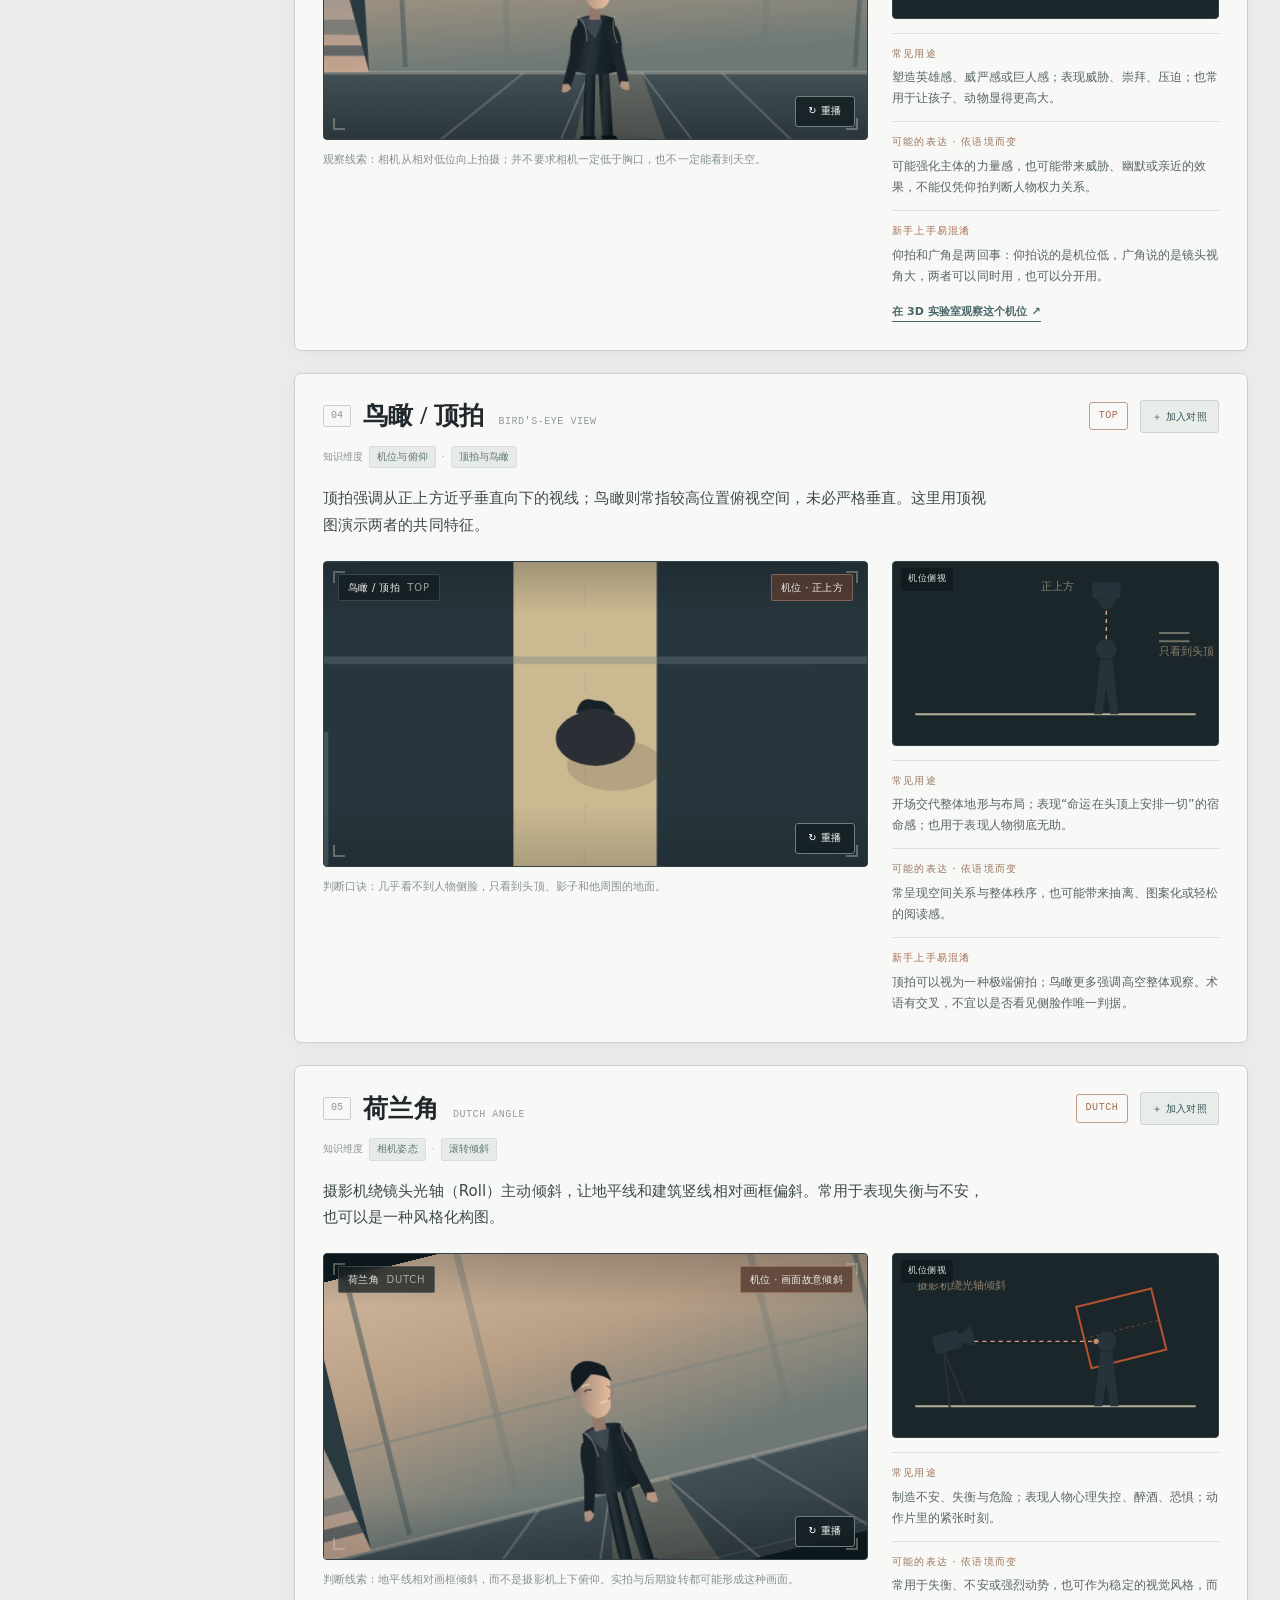
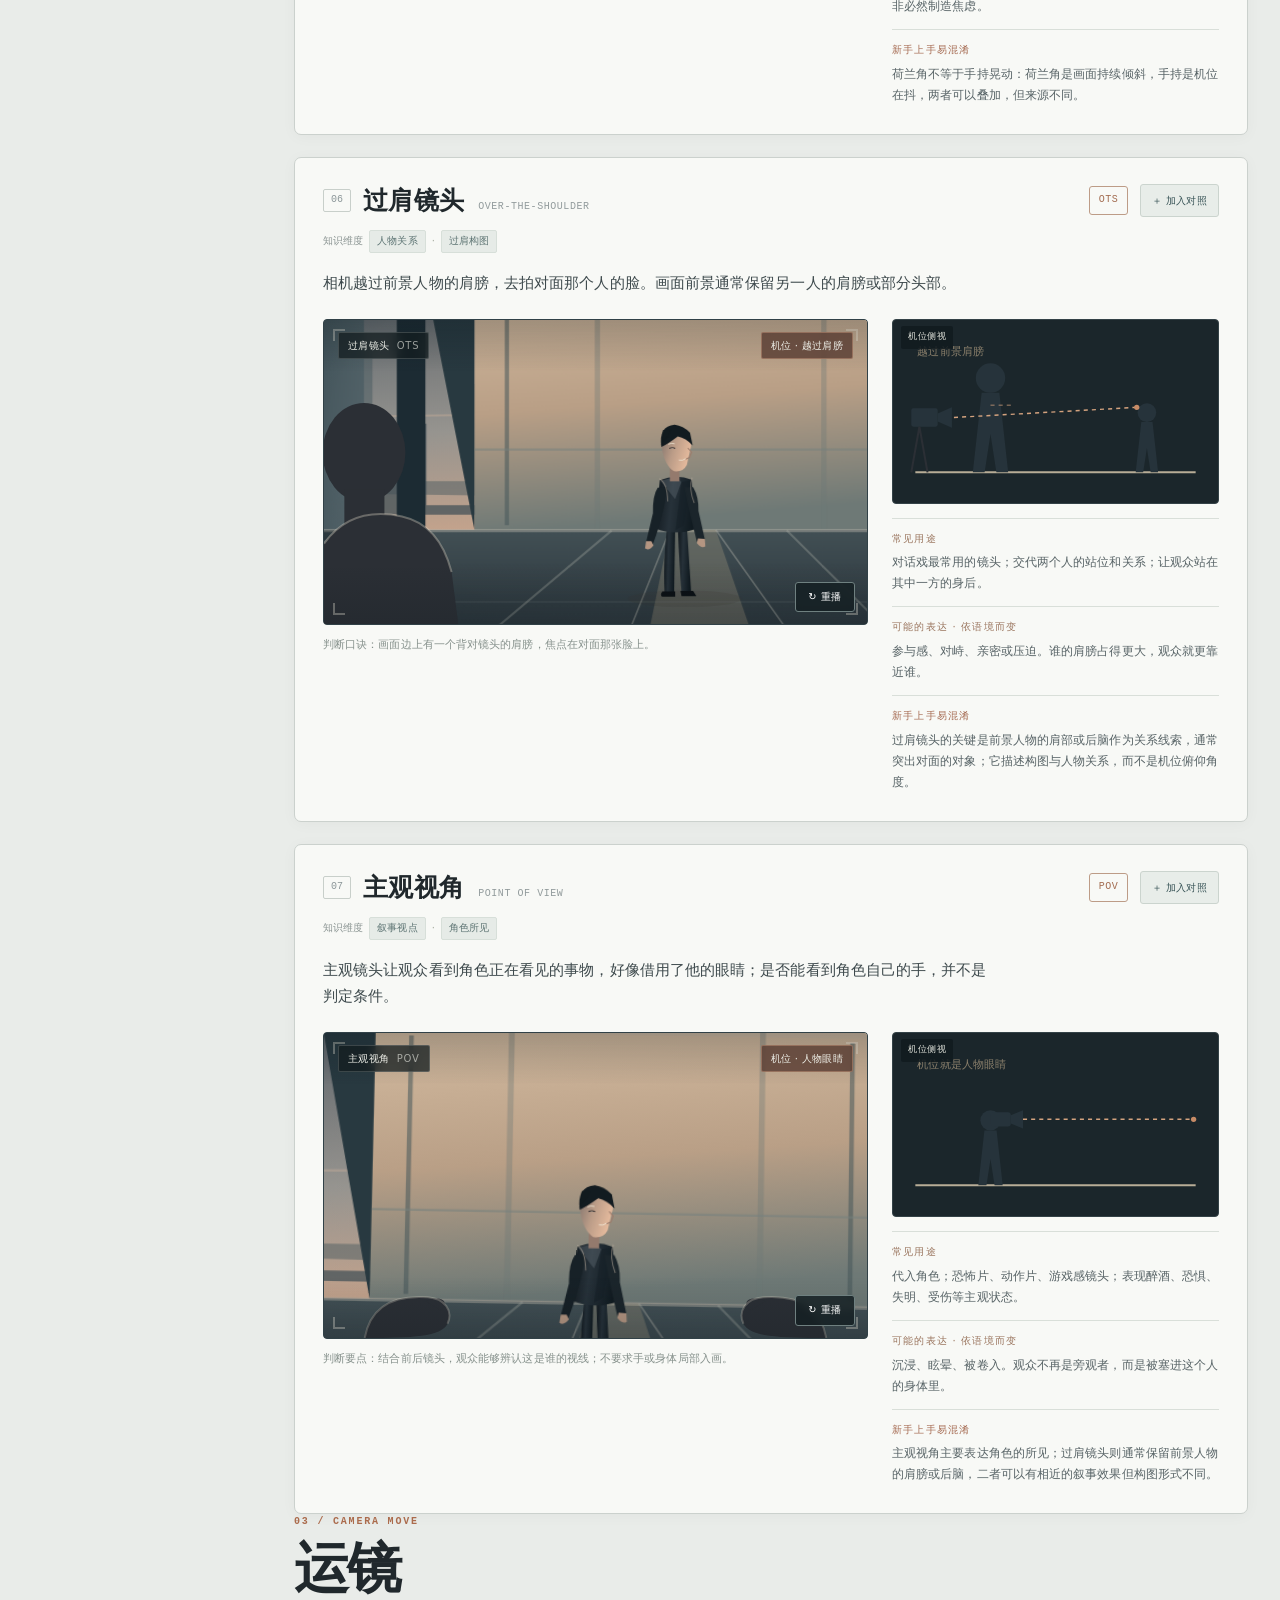
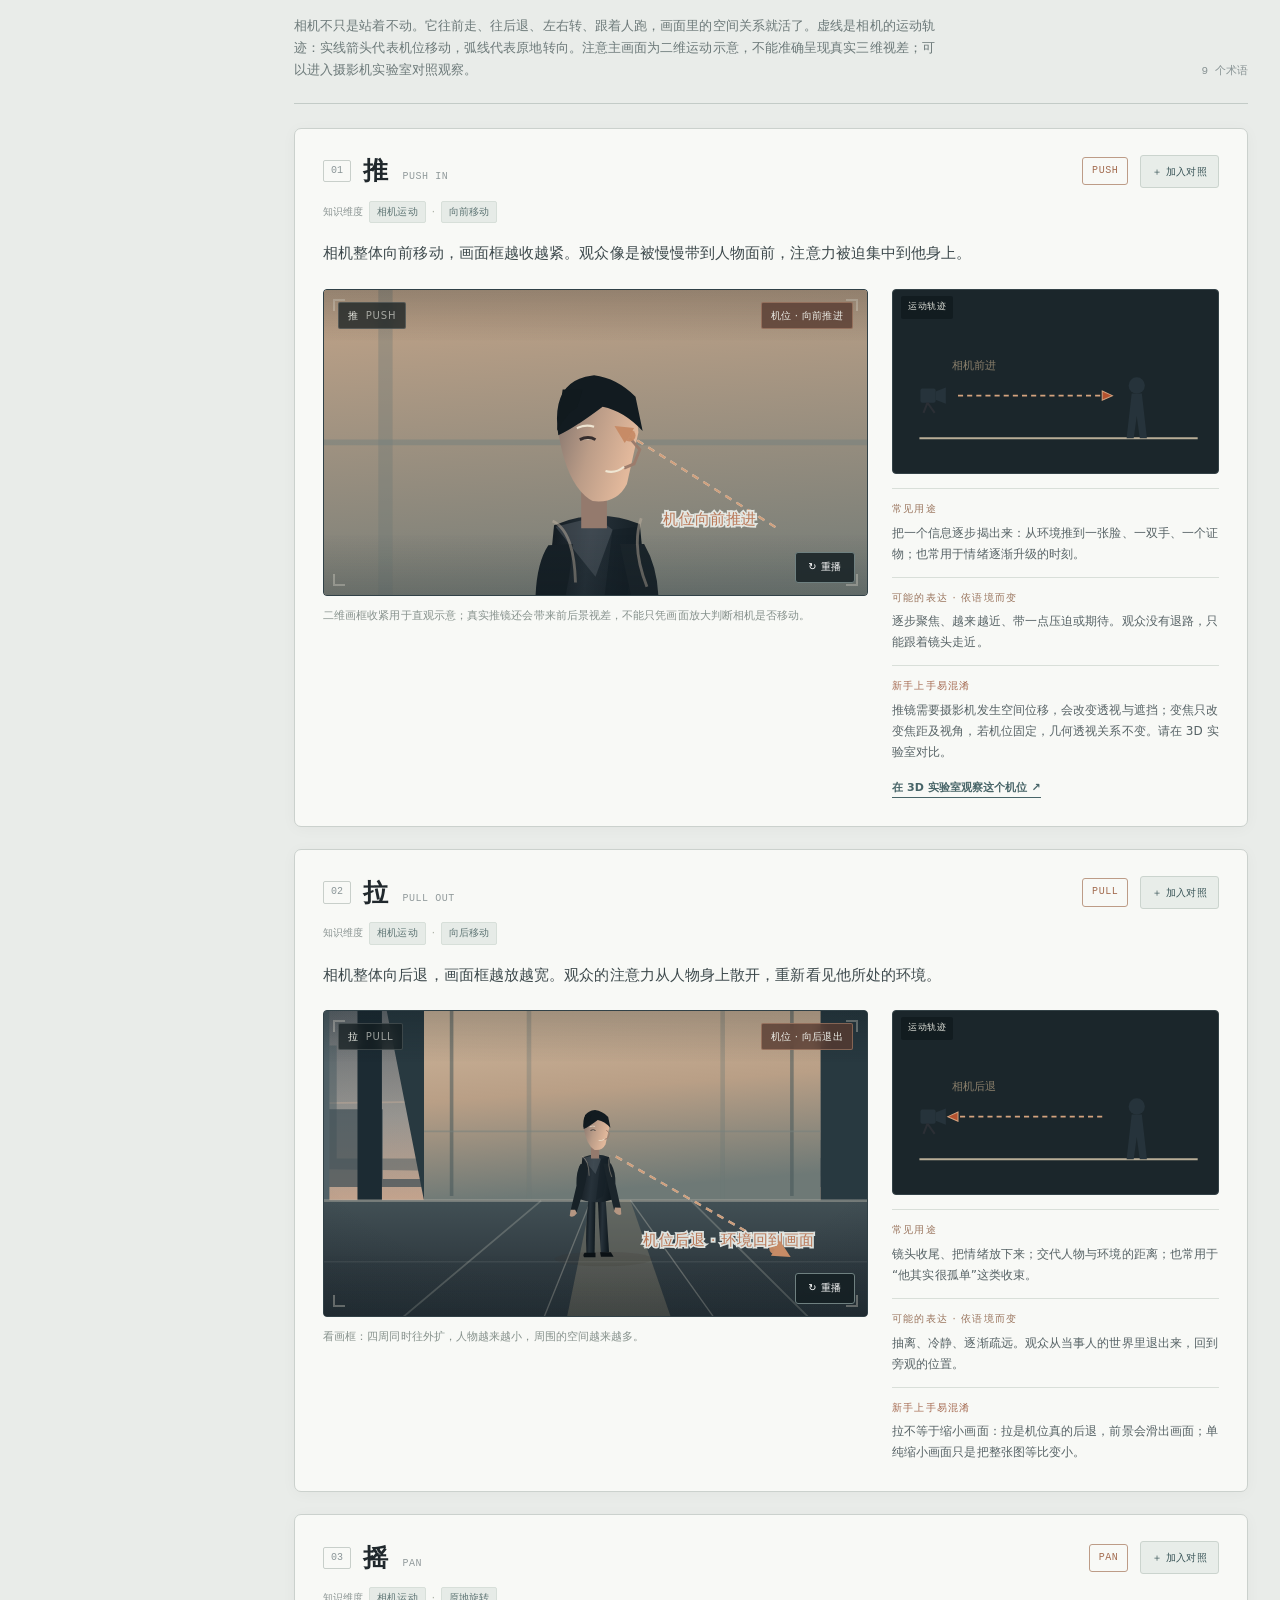
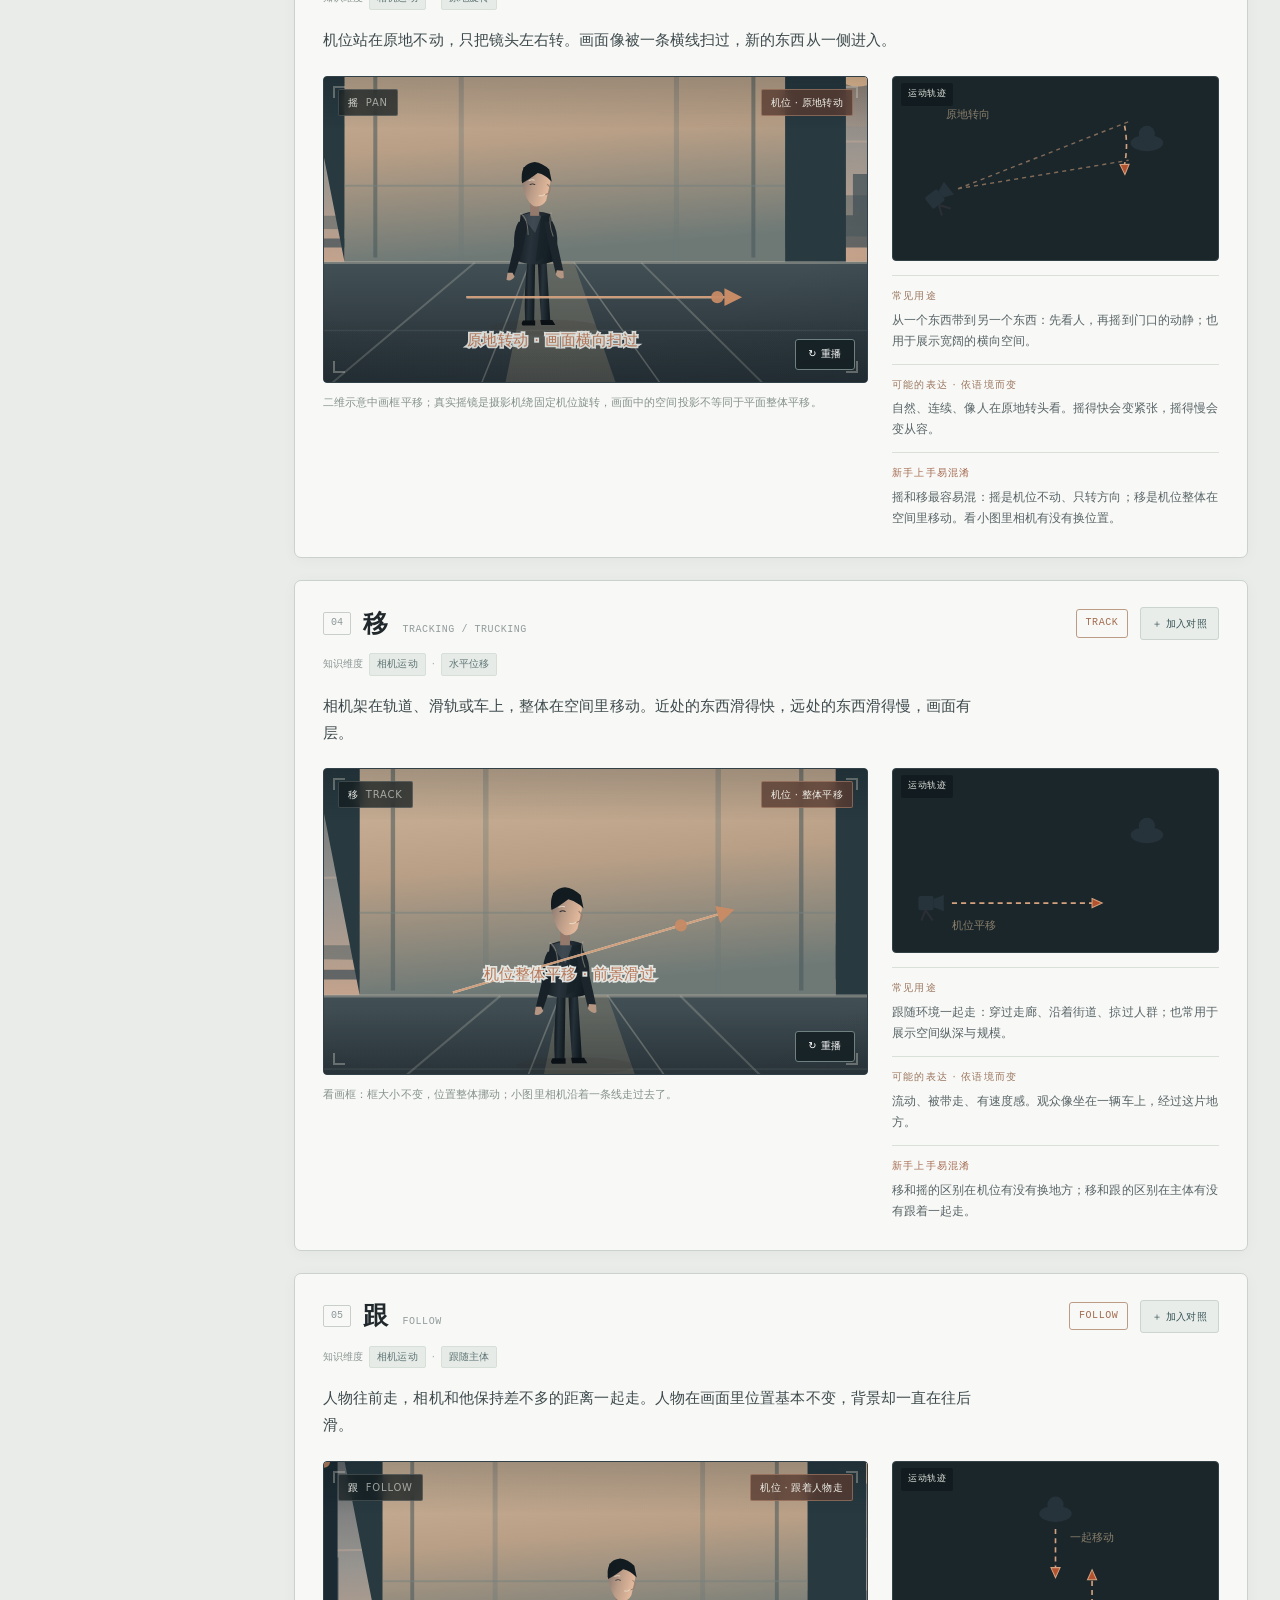
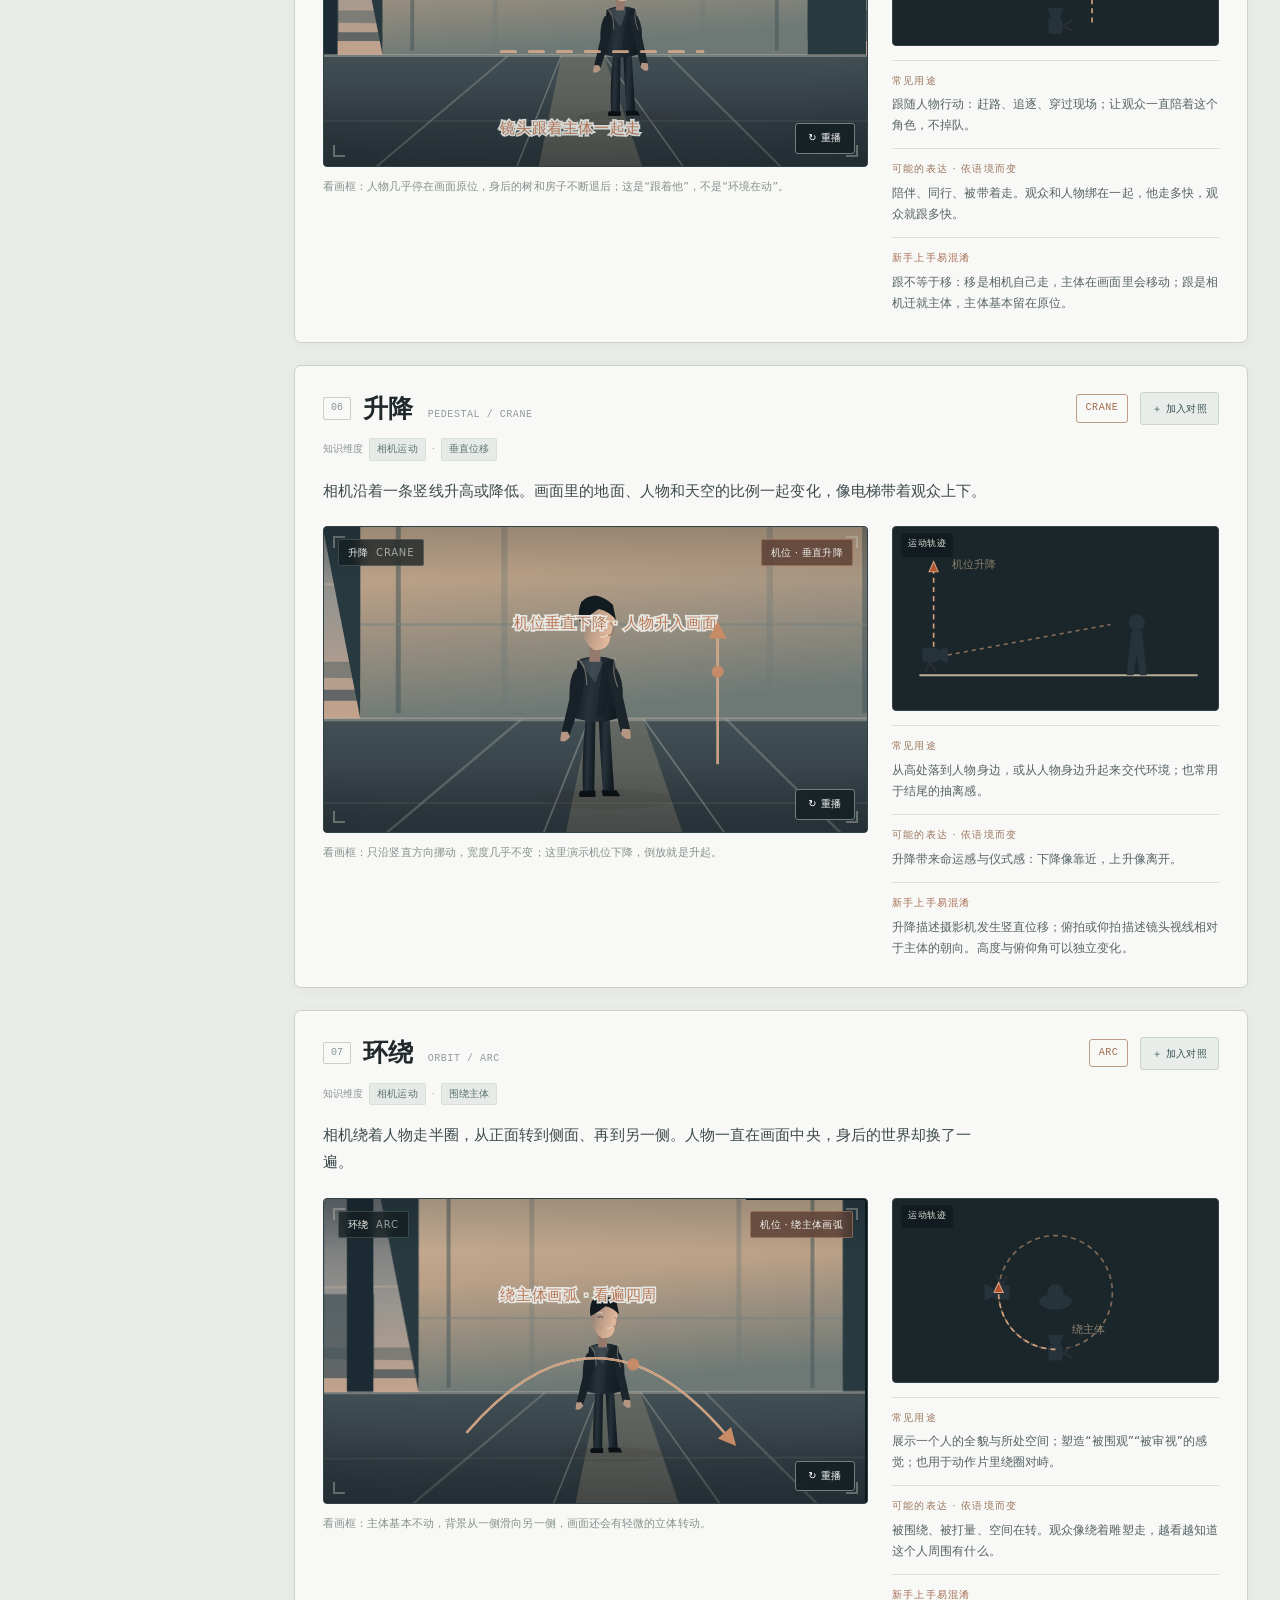
==== commit a01740fd: "art(v0.4): apply cinematic editorial identity to index.html" ====
--- a/index.html
+++ b/index.html
@@ -7,6 +7,7 @@
 <meta name="description" content="给零基础新手的电影镜头语言可视化词典，用动画演示景别、机位角度、运镜、构图、灯光与转场。">
 <link rel="icon" href="favicon.svg" type="image/svg+xml">
 <link rel="stylesheet" href="styles.css">
+<link rel="stylesheet" href="art-direction.css">
 </head>
 <body>
 
@@ -15,8 +16,8 @@
     <div class="brand">
       <span class="brand-mark" aria-hidden="true">◱</span>
       <div class="brand-text">
-        <h1>电影镜头语言 · 可视化词典</h1>
-        <p>给第一次拿起相机的人：每个术语都配一段一眼能看懂的动画。</p>
+        <h1>电影镜头语言 <span class="brand-latin">/ CINEMATIC LINGO</span></h1>
+        <p>THE VISUAL FIELD GUIDE TO CINEMATOGRAPHY · 可视化镜头语言图鉴</p>
       </div>
     </div>
     <a class="topbar-tag" href="lab.html" style="text-decoration:none">体验 3D 摄影机实验室 →</a>
--- a/styles.css
+++ b/styles.css
@@ -681,3 +681,135 @@
     border-bottom: 2px solid var(--green);
   }
 }
+
+/* ---------- V0.3: dictionary finder & visual comparison ---------- */
+[hidden] { display: none !important; }
+.finder {
+  display: grid;
+  grid-template-columns: minmax(0, 1fr) minmax(260px, 1.2fr);
+  align-items: center;
+  gap: 9px 20px;
+  margin-bottom: 30px;
+  padding: 18px 22px 14px;
+  border: 1px solid var(--line);
+  border-radius: var(--radius);
+  background: var(--paper-2);
+}
+.finder-copy label { font-size: 16px; font-weight: 700; color: var(--ink); }
+.finder-copy p { font-size: 12px; color: var(--muted); margin: 3px 0 0; }
+.finder-field { display:flex; gap: 8px; align-items: stretch; }
+.finder-field input {
+  width: 100%;
+  min-width: 0;
+  font: inherit;
+  padding: 10px 13px;
+  font-size: 13px;
+  border: 1px solid #bbac98;
+  border-radius: 9px;
+  background: #fffdf7;
+  color: var(--ink);
+}
+.finder-field input:focus-visible { outline: 2px solid var(--rust); outline-offset: 2px; }
+.finder-field button,
+.card-compare-btn,
+.compare-tray button,
+.compare-panel button {
+  font: inherit;
+  font-size: 12px;
+  line-height: 1.5;
+  color: var(--green);
+  border: 1px solid #bbc7ba;
+  border-radius: 8px;
+  background: #f0f5ef;
+  padding: 7px 10px;
+  cursor: pointer;
+}
+.finder-field button:hover,
+.card-compare-btn:hover,
+.compare-tray button:hover,
+.compare-panel button:hover { border-color: var(--green); }
+.finder-field button:focus-visible,
+.card-compare-btn:focus-visible,
+.compare-tray button:focus-visible,
+.compare-panel button:focus-visible { outline: 2px solid var(--rust); outline-offset: 2px; }
+.finder-status { grid-column: 1/-1; margin: 0; font-size: 11px; color: var(--muted); min-height: 16px; }
+.card-head { flex-wrap: wrap; }
+.card-compare-btn { flex: none; margin-left: auto; padding: 5px 10px; }
+.card-compare-btn[aria-pressed="true"] { background: var(--green); color: #fff; border-color: var(--green); }
+.compare-tray {
+  position: fixed;
+  z-index: 35;
+  left: 50%;
+  bottom: 16px;
+  transform: translateX(-50%);
+  width: min(calc(100% - 32px), 770px);
+  padding: 12px 16px;
+  border: 1px solid #9bad9d;
+  border-radius: 13px;
+  box-shadow: 0 15px 45px rgba(24,37,30,.17);
+  background: rgba(251,247,238,.96);
+  backdrop-filter: blur(14px);
+  display: flex;
+  align-items: center;
+  justify-content: space-between;
+  gap: 14px;
+}
+.compare-tray > span { min-width: 0; font-size: 12px; color: var(--ink); }
+.compare-tray-actions { flex: none; display:flex; gap:8px; }
+.compare-tray button:disabled { cursor: not-allowed; opacity: .44; }
+.compare-tray #compare-open { color: #fff; background: var(--green); border-color: var(--green); font-weight: 600; }
+body.has-compare-tray { padding-bottom: 85px; }
+.comparison-panel {
+  scroll-margin-top: 90px;
+  margin-bottom: 30px;
+  padding: 18px 20px 21px;
+  border: 1px solid #b9c7bb;
+  border-radius: var(--radius);
+  background: #f4f8f2;
+}
+.compare-panel-head { display:flex; align-items:start; justify-content:space-between; gap:12px; margin-bottom:16px; }
+.compare-panel-head h2 { font-size: 25px; line-height: 1.25; }
+.compare-panel-head p:not(.kicker) { margin: 5px 0 0; font-size: 12px; color: var(--muted); }
+.compare-panel-head button { flex: none; }
+.compare-grid { display:grid; grid-template-columns: repeat(2,minmax(0,1fr)); gap: 14px; }
+.compare-item { min-width:0; padding:13px; border:1px solid var(--line); border-radius:11px; background:var(--paper-2); }
+.compare-item-head { display:flex; justify-content:space-between; align-items:center; gap:10px; margin-bottom:10px; }
+.compare-item-head > div { display:flex; align-items:baseline; gap:8px; min-width:0; }
+.compare-item-head h3 { font-size:18px; }
+.compare-item-head button { color:var(--muted); }
+.compare-side { font-size:11px; font-weight:800; color:var(--rust); border:1px solid var(--rust); border-radius:4px; padding:0 6px; }
+.compare-item .stage { width:100%; }
+.compare-plain { font-size:12px; line-height:1.7; margin:12px 0 4px; }
+.compare-detail { color:var(--muted); font-size:11px; line-height:1.65; margin:6px 0 0; }
+@media(max-width:900px) { .finder { grid-template-columns:1fr; } }
+@media(max-width:680px) {
+  .finder { padding:15px; }
+  .compare-grid { grid-template-columns:1fr; }
+  .comparison-panel { padding:14px; }
+  .compare-panel-head h2 { font-size:22px; }
+  .compare-tray { padding:10px; }
+  .compare-tray > span { font-size:11px; }
+}
+
+@media(max-width:480px) {
+  .compare-tray { flex-direction:column;align-items:stretch;gap:8px; }
+  .compare-tray-actions { justify-content:flex-end; }
+  .compare-tray > span { white-space:normal; }
+  body.has-compare-tray { padding-bottom:116px; }
+  .card-compare-btn { padding:5px 8px; }
+}
+
+.card-lab-link {
+  display: inline-flex;
+  align-self: flex-start;
+  align-items: center;
+  font-size: 12px;
+  line-height: 1.6;
+  text-decoration: none;
+  color: var(--green);
+  font-weight: 600;
+  border-bottom: 1px solid currentColor;
+  margin-top: 2px;
+}
+.card-lab-link:hover { color: var(--rust); }
+.card-lab-link:focus-visible { outline:2px solid var(--rust); outline-offset:3px; }
--- a/art-direction.css
+++ b/art-direction.css
@@ -0,0 +1,419 @@
+/*
+ * Cinematic Lingo V0.4 / FRAME editorial design language
+ *
+ * Intent: a cinematographer's working field guide, not a dashboard or game.
+ * Graphite / limestone / bone typography / one restrained oxidised-copper cue.
+ * Scoped to visual composition and material; interaction behavior lives elsewhere.
+ */
+:root {
+  --paper: #e9ece9;
+  --paper-2: #f7f8f5;
+  --ink: #20282c;
+  --muted: #687174;
+  --line: #cfd5d2;
+  --rust: #b97551;
+  --green: #344d50;
+  --radius: 8px;
+  --shadow: 0 2px 20px rgba(27,35,36,.035);
+}
+html { scroll-behavior: smooth; }
+body {
+  background:
+    radial-gradient(ellipse 90% 45% at 78% -5%,rgba(195,205,200,.36),transparent 65%),
+    #e9ece9;
+  color: var(--ink);
+  font-family: -apple-system, BlinkMacSystemFont, "PingFang SC", "Noto Sans CJK SC",
+    "Microsoft YaHei", system-ui, sans-serif;
+  line-height: 1.68;
+  letter-spacing: .005em;
+}
+h1,h2,h3 { font-family: "Iowan Old Style", "Songti SC", "Noto Serif CJK SC", serif; }
+.topbar {
+  background: #192226;
+  color: #f3f2ec;
+  border-bottom: 1px solid #354145;
+  backdrop-filter: none;
+}
+.topbar:before {
+  content: "";
+  position: absolute;
+  top: 0; left: 0; right: 0;
+  height: 2px;
+  background: linear-gradient(90deg,#bd7757 0%,#bd7757 80px,transparent 80px);
+}
+.topbar-inner { max-width: 1420px; min-height: 100px; padding: 20px 32px; }
+.brand { gap: 17px; }
+.brand-mark {
+  width: 43px; height: 43px; border-radius: 4px;
+  border: 1px solid #ac755e;
+  color: #e1b59b;
+  font-family: "Iowan Old Style",serif;
+  font-size: 23px;
+  transform: rotate(-.5deg);
+}
+.brand-text h1 {
+  font-family: "Iowan Old Style", "Songti SC", serif;
+  font-size: 21px; font-weight: 600; letter-spacing: .045em;
+  color: #f3f2ec;
+}
+.brand-text p {
+  color: #98a4a4; font-size: 11px; line-height: 1.6;
+  letter-spacing: .05em; margin-top: 5px;
+}
+.topbar-tag {
+  border-color: #536066; color: #e1e1d9;
+  border-radius: 4px; font-size: 11px;
+  padding: 10px 17px; letter-spacing: .04em;
+  transition: background .15s, border-color .15s;
+}
+.topbar-tag:hover { background: #304044; border-color: #9f8780; }
+.layout {
+  max-width: 1420px;
+  grid-template-columns: 208px minmax(0,1fr);
+  column-gap: 54px; padding: 46px 32px 100px;
+}
+.rail { top: 129px; }
+.rail-label {
+  font-size: 10px; font-weight: 700;
+  color: #778183; letter-spacing: .24em;
+  margin-bottom: 14px;
+}
+.rail-item {
+  font-size: 13px; padding: 11px 14px;
+  border-left: 2px solid transparent; color: #657074;
+  letter-spacing: .02em; transition: color .15s, background .15s;
+}
+.rail-item:hover { color: #273437; background: #dde4df; }
+.rail-item.is-active {
+  border-left-color: #b97551;
+  color: #1e282b; background: #dce3df;
+}
+.rail-item .rail-no,.rail-item.is-active .rail-no {
+  color: #9d856f; font-size: 10px;
+  font-family: ui-monospace, "SFMono-Regular", Consolas, monospace;
+}
+.rail-count { font-size: 10px; color: #909b9d; }
+.rail-note {
+  color: #818b8c; font-size: 11px;
+  border-top: 1px solid var(--line); margin-top: 24px; padding-top: 22px;
+}
+.rail-lab-link { color: #344d50; border-color: #c5ceca; }
+.finder {
+  border: 1px solid #cbd2cd;
+  border-radius: 7px; padding: 22px 24px 18px;
+  background: #f8f9f6; box-shadow: none; gap: 10px 25px;
+  margin-bottom: 42px;
+}
+.finder-copy label {
+  font-size: 16px; font-weight: 650; letter-spacing: .005em;
+}
+.finder-copy p { color: #778285; font-size: 11px; margin-top: 5px; }
+.finder-field input {
+  min-height: 45px;
+  border: 1px solid #c5cdca; border-radius: 4px;
+  background: #ebeeeb; box-shadow: inset 0 1px 3px rgba(0,0,0,.018);
+  color: #1e2d32; font-size: 13px; letter-spacing: .025em;
+}
+.finder-field input:focus { background:#fff; border-color:#6a8484; }
+.finder-status { font-family: ui-monospace, "SFMono-Regular", Consolas,monospace; font-size: 10px; }
+.section,.future { scroll-margin-top: 132px; }
+.section-head { margin-bottom: 24px; border-color: #c3cbc7; padding-bottom: 22px; }
+.kicker {
+  font-family: ui-monospace, "SFMono-Regular", Consolas, monospace;
+  font-size: 10px; letter-spacing: .18em;
+  color: #ab6b4c;
+}
+.section-head h2 {
+  font-size: clamp(38px,4.4vw,55px);
+  letter-spacing: -.035em;
+  line-height: 1.18;
+  font-weight: 600;
+}
+.section-desc { color: #6c7979; font-size: 13px; margin-top: 13px; max-width: 650px; }
+.section-count {
+  font-family: ui-monospace, "SFMono-Regular", monospace;
+  font-size: 11px; color: #889394;
+}
+.strip-panel {
+  background: #202d32;
+  border: 1px solid #26363a;
+  border-radius: 7px;
+  padding: 20px 21px 22px;
+  margin-bottom: 30px;
+  box-shadow: 0 10px 28px rgba(20,31,35,.06);
+}
+.strip-head { color: #d0d4cf; font-size: 11px; letter-spacing: .04em; margin-bottom: 15px; }
+.strip-hint { color: #8d9d9d; }
+.strip { gap: 9px; }
+.thumb {
+  flex: 0 0 110px;
+  border: 1px solid #49575b; border-radius: 4px;
+  background: #172227; box-shadow: none;
+}
+.thumb:hover {
+  transform: translateY(-3px); border-color: #c8906a;
+  box-shadow: 0 8px 22px rgba(0,0,0,.22);
+}
+.thumb-cap {
+  border-top: 1px solid #435056; color: #acb8b5;
+  background: #253339; padding: 7px 9px;
+  font-size: 10px;
+}
+.thumb-cap b { color:#eeede6; }
+.thumb-cap i { color:#9ba8a3; font-size:9px; }
+.cards { gap: 22px; }
+.card {
+  border: 1px solid #cbd1cd;
+  border-radius: 7px;
+  background: #f8f9f6;
+  padding: 26px 28px 28px;
+  box-shadow: 0 2px 15px rgba(20,37,39,.035);
+}
+.card:hover { border-color: #bfc7c2; }
+.card-head { gap: 12px; align-items: center; }
+.card-title h3 { font-size: 25px; gap: 14px; font-weight: 600; }
+.card-no {
+  border-color: #c8cfca; border-radius: 2px;
+  color: #8b9698; font-size: 10px; padding: 2px 7px;
+  font-family: ui-monospace, "SFMono-Regular", monospace;
+}
+.card-en,.card-abbr {
+  font-family: ui-monospace, "SFMono-Regular", monospace;
+  font-size: 10px; color: #929b9c; letter-spacing:.055em;
+}
+.card-abbr {
+  border-color:#bd9c87; color:#a36c50;
+  border-radius: 3px; padding: 5px 9px;
+}
+.card-plain { font-size: 15px; color:#3d494c; line-height: 1.78; margin: 17px 0 22px; }
+.facet-row { color: #899391; font-size: 10px; margin: 13px 0 0; }
+.facet-row b {
+  background: #e6ebe7; color: #5d7473; border: 1px solid #d7dfd9;
+  border-radius: 2px; font-size: 10px; padding: 2px 7px;
+}
+.card-body { gap: 24px; grid-template-columns: minmax(0,1.25fr) minmax(0,.75fr); }
+.stage {
+  background: #0e191e; border: 1px solid #314147;
+  border-radius: 4px;
+}
+.stage:after {
+  content: "";
+  position: absolute; inset: 0;
+  background: linear-gradient(180deg,rgba(8,18,23,.22),transparent 17%,transparent 80%,rgba(8,18,23,.16));
+  pointer-events: none;
+}
+.stage-top { z-index: 1; inset: 12px 14px auto; }
+.chip {
+  background: rgba(19,29,32,.74); border: 1px solid rgba(208,216,212,.2);
+  color:#eff0e9; border-radius: 2px;
+  font-size: 10px; padding: 6px 9px;
+  letter-spacing: .03em; backdrop-filter: blur(6px);
+}
+.chip-zoom { background:rgba(88,59,49,.8); border-color:rgba(230,178,145,.36); }
+.corner { width: 12px; height:12px; opacity:.5; }
+.replay {
+  z-index:2; background:rgba(21,32,35,.84); border:1px solid #6f8080;
+  color:#fff; border-radius: 3px;
+  font-size:10px; letter-spacing:.055em; padding:6px 12px;
+}
+.replay:hover { background:#b47553; }
+.stage-foot {
+  color: #86918c;
+  font-size: 11px; line-height: 1.65; margin-top: 11px;
+}
+.mini-wrap {
+  background:#1b262b; border:1px solid #344247;
+  border-radius:4px;
+}
+.mini-label {
+  background:rgba(17,27,31,.85); color:#e0e2da;
+  border-radius:2px; font-family:ui-monospace,monospace;
+  font-size:9px; letter-spacing:.06em; padding:4px 7px;
+}
+.mini-dim { fill:#0d1b21;opacity:.54; }
+.mini-frame,.mini-dot { stroke:#d9a47d; }
+.meta-list { gap: 12px; }
+.meta-list > div { border-top:1px solid #d9dfd9; padding-top: 12px; }
+.meta-list dt { color:#9a755e; font-size:10px; letter-spacing:.12em; margin-bottom:5px; }
+.meta-list dd { color:#576366; font-size:12px; line-height:1.75; }
+.meta-caution dt { color:#a56a51; }
+.meta-caution dd { color:#576366; }
+.card-compare-btn {
+  margin-left:auto;
+  background:#e8ede9; border-color:#cbd4ce;
+  color:#365255; border-radius:3px; font-size:10px;
+  padding:8px 11px; letter-spacing:.025em;
+}
+.card-compare-btn[aria-pressed=true] { background:#314b4d; }
+.card-lab-link { color:#486568; font-size:11px; }
+.comparison-panel {
+  background:#e1e8e4; border-color:#becbc6;
+  border-radius: 6px;
+}
+.compare-item { background:#f6f8f4; border-color:#cbd4cd; }
+.compare-item-head h3 { font-size:20px; }
+.compare-side { color:#a97050; border-color:#bb9a7e; border-radius:2px; }
+.compare-tray {
+  border: 1px solid #536164; border-radius:5px;
+  background:rgba(24,34,38,.96);
+  box-shadow:0 18px 48px rgba(12,20,23,.28);
+}
+.compare-tray > span {color:#edf0ea;}
+.compare-tray button { border-radius:3px; }
+.compare-tray #compare-open { background:#b97551;border-color:#b97551;color:#171f23; }
+.compare-tray #compare-clear { background:transparent;border-color:#66787a;color:#d1d9d4; }
+.g-hot,.t-line,.d-sight,.d-path,.d-head { stroke:#d4a27e; }
+.t-dot,.t-head,.d-accent { fill:#c78b66; }
+.d-sub,.d-cam { fill:#26333b; }
+.g-label,.t-label { fill:#b97757; stroke:rgba(233,236,232,.94); }
+.lt-room {fill:#29363c;}
+.lt-floor {fill:#1b252a;}
+.lt-bgshade {fill:#0e161b;}
+.lt-halo {fill:#bd8b6d;}
+.lt-hair {fill:#12191e;}
+.lt-skin {fill:#c8a48a;}
+.lt-cloth {fill:#2d3940;}
+.lt-feature {fill:#46372d;}
+.lt-amb {fill:#f1f3eb;}
+.lt-rim {stroke:#e3c2a0;}
+.lt-sun {fill:#e7b989;}
+.ed-fx {background:#0c161c;}
+.ed-badge {background:rgba(19,30,35,.85);}
+@media (max-width: 980px) {
+  .layout {gap:24px;padding:28px 20px 68px;grid-template-columns:1fr;}
+  .rail {top:auto;}
+  .rail-item {border-left:0;}
+  .rail-item.is-active {border-bottom-color:#b97551;}
+}
+@media(max-width:640px) {
+  .topbar-inner {min-height:86px;padding:14px 18px;}
+  .brand-mark {width:35px;height:35px;font-size:18px;}
+  .brand-text h1 {font-size:17px;}
+  .brand-text p {font-size:10px;}
+  .section-head h2 {font-size:38px;}
+  .card {padding:17px;}
+  .card-title h3 {font-size:22px;}
+  .card-plain {font-size:14px;}
+  .strip-panel {padding:15px;}
+  .thumb {flex-basis:105px;}
+}
+/* Camera laboratory: an instrument panel, with cinematography as the hero */
+body:has(.lab-top) {
+  background:#1b2529; color:#ecede7;
+}
+.lab-top {
+  max-width:1440px;
+  padding-top:25px; padding-bottom:15px;
+  border-bottom:1px solid #3c4b4f;
+}
+.lab-back {
+  color:#cdd7d1;
+  border-bottom:1px solid #65787b;
+  font-family:ui-monospace, "SFMono-Regular", monospace;
+  font-size:12px;
+}
+.lab-top > span {color:#91a0a0 !important;letter-spacing:.1em;font-family:ui-monospace,monospace;}
+.lab-intro {max-width:1440px;padding-top:24px;padding-bottom:32px;}
+.lab-kicker {
+  font-family:ui-monospace,monospace;letter-spacing:.2em;
+  font-size:11px;color:#c88f70;
+}
+.lab-intro h1 {
+  font-size:clamp(37px,5vw,60px);
+  font-weight:550; letter-spacing:-.04em;
+  color:#f1f0e9; margin:6px 0 16px;
+}
+.lab-intro p {color:#aeb8b7;font-size:13px;max-width:750px;line-height:1.85;}
+.lab-layout {max-width:1440px;gap:24px;padding-bottom:90px;}
+.lab-control {
+  top:20px; background:#253238;
+  border:1px solid #3e4f54; border-radius:6px;
+  padding:22px; box-shadow:0 8px 28px rgba(0,0,0,.08);
+}
+.lab-control h2 {color:#e5e8e1;font-size:18px;margin-bottom:18px;}
+.lab-control h3 {
+  color:#93a9a9;
+  font-family:ui-monospace,monospace;
+  font-size:11px;letter-spacing:.13em;
+  padding-top:17px; border-top:1px solid #405056;
+}
+.lab-modes,.lab-presets {gap:6px;}
+.mode-btn,.preset-btn,.reset-btn {
+  font-size:12px;border:1px solid #536268;border-radius:4px;
+  padding:11px 12px;background:#2d3b41;color:#d8e2dd;
+  transition:background .15s,border-color .15s;
+}
+.mode-btn:hover,.preset-btn:hover {background:#405158;border-color:#879693;}
+.mode-btn[aria-pressed="true"] {
+  background:#ac785c;color:#171d20;border-color:#b9825f;font-weight:700;
+}
+.preset-btn[data-selected="true"] {
+  border-color:#c39375;box-shadow:inset 3px 0 #c39375;color:#fff5ee;
+}
+.lab-range {margin:18px 0;}
+.lab-range span {color:#aab9b9;font-size:12px;}
+.lab-range output {
+  color:#f4f3eb;
+  font-family:ui-monospace,monospace;font-weight:600;font-size:12px;
+}
+.lab-range input {accent-color:#b98161;}
+.reset-btn {
+  margin-top:16px;text-align:center;
+  background:transparent;border-color:#82928e;color:#f1f0e8;
+}
+.lab-guide,
+.lab-facts,
+.lab-captures {
+  background:#253238;border:1px solid #405157;
+  border-radius:5px;box-shadow:none;
+}
+.lab-guide {padding:17px 22px;margin-bottom:16px;}
+.lab-guide strong,.lab-facts strong {font-family:inherit;font-weight:600;color:#f4f3ec;}
+.lab-guide p,.lab-facts p {color:#afc0bf;font-size:12px;line-height:1.78;}
+.lab-views {gap:16px;}
+.lab-viewport {
+  background:#0c161b;border:1px solid #405054;
+  border-radius:5px;box-shadow:0 15px 35px rgba(3,13,18,.12);
+}
+.lab-view-head {
+  padding:11px 15px;
+  background:#27353b;border-color:#45585e;
+}
+.lab-view-head strong {color:#edf0e9;font-size:12px;letter-spacing:.04em;}
+.lab-view-head span {color:#8fa6a7;font-size:10px;}
+.lab-mini-btn {background:#2b4045;border-color:#52686a;color:#cedad4;border-radius:3px;font-size:10px;}
+.lab-canvas {background:#17242b;}
+.lab-caption {
+  background:#253238;color:#a5b6b5;
+  border-top:1px solid #45565a;
+  font-size:11px;line-height:1.6;min-height:56px;
+}
+.lab-facts {border-left:3px solid #ac7758;padding:18px 20px;}
+.lab-foot {color:#87999b;font-size:11px;line-height:1.85;}
+.lab-captures {padding:21px 22px 18px;}
+.lab-captures-head h2 {color:#eeeae4;font-size:20px;}
+.lab-captures-head p {color:#9caaaa;font-size:12px;}
+.lab-capture-actions button {
+  background:#2d4144;border:1px solid #536d6e;color:#dae4e0;
+  border-radius:3px;font-size:10px;
+}
+.lab-capture-actions #lab-save-a,.lab-capture-actions #lab-save-b {
+  background:#a87152;border-color:#bd8360;color:#171c1d;
+}
+.lab-capture {
+  border:1px solid #495c60;border-radius:4px;background:#1c292e;
+}
+.lab-capture-frame {background:#172228;color:#94a4a5;}
+.lab-capture figcaption {color:#a9bab5;background:#2a383e;border-top:1px solid #405257;}
+.lab-capture-status {color:#a6b4b4;}
+.lab-error {background:#3d2727;color:#f4d9d1;}
+@media(max-width:650px) {
+  .lab-intro h1 {font-size:34px;}
+  .lab-control {padding:16px;}
+  .lab-layout {gap:16px;}
+  .lab-view-head {gap:8px;}
+  .lab-captures {padding:15px;}
+}
+@media(prefers-reduced-motion:reduce) {
+  .thumb,.mode-btn,.preset-btn,.topbar-tag {transition:none;}
+}
